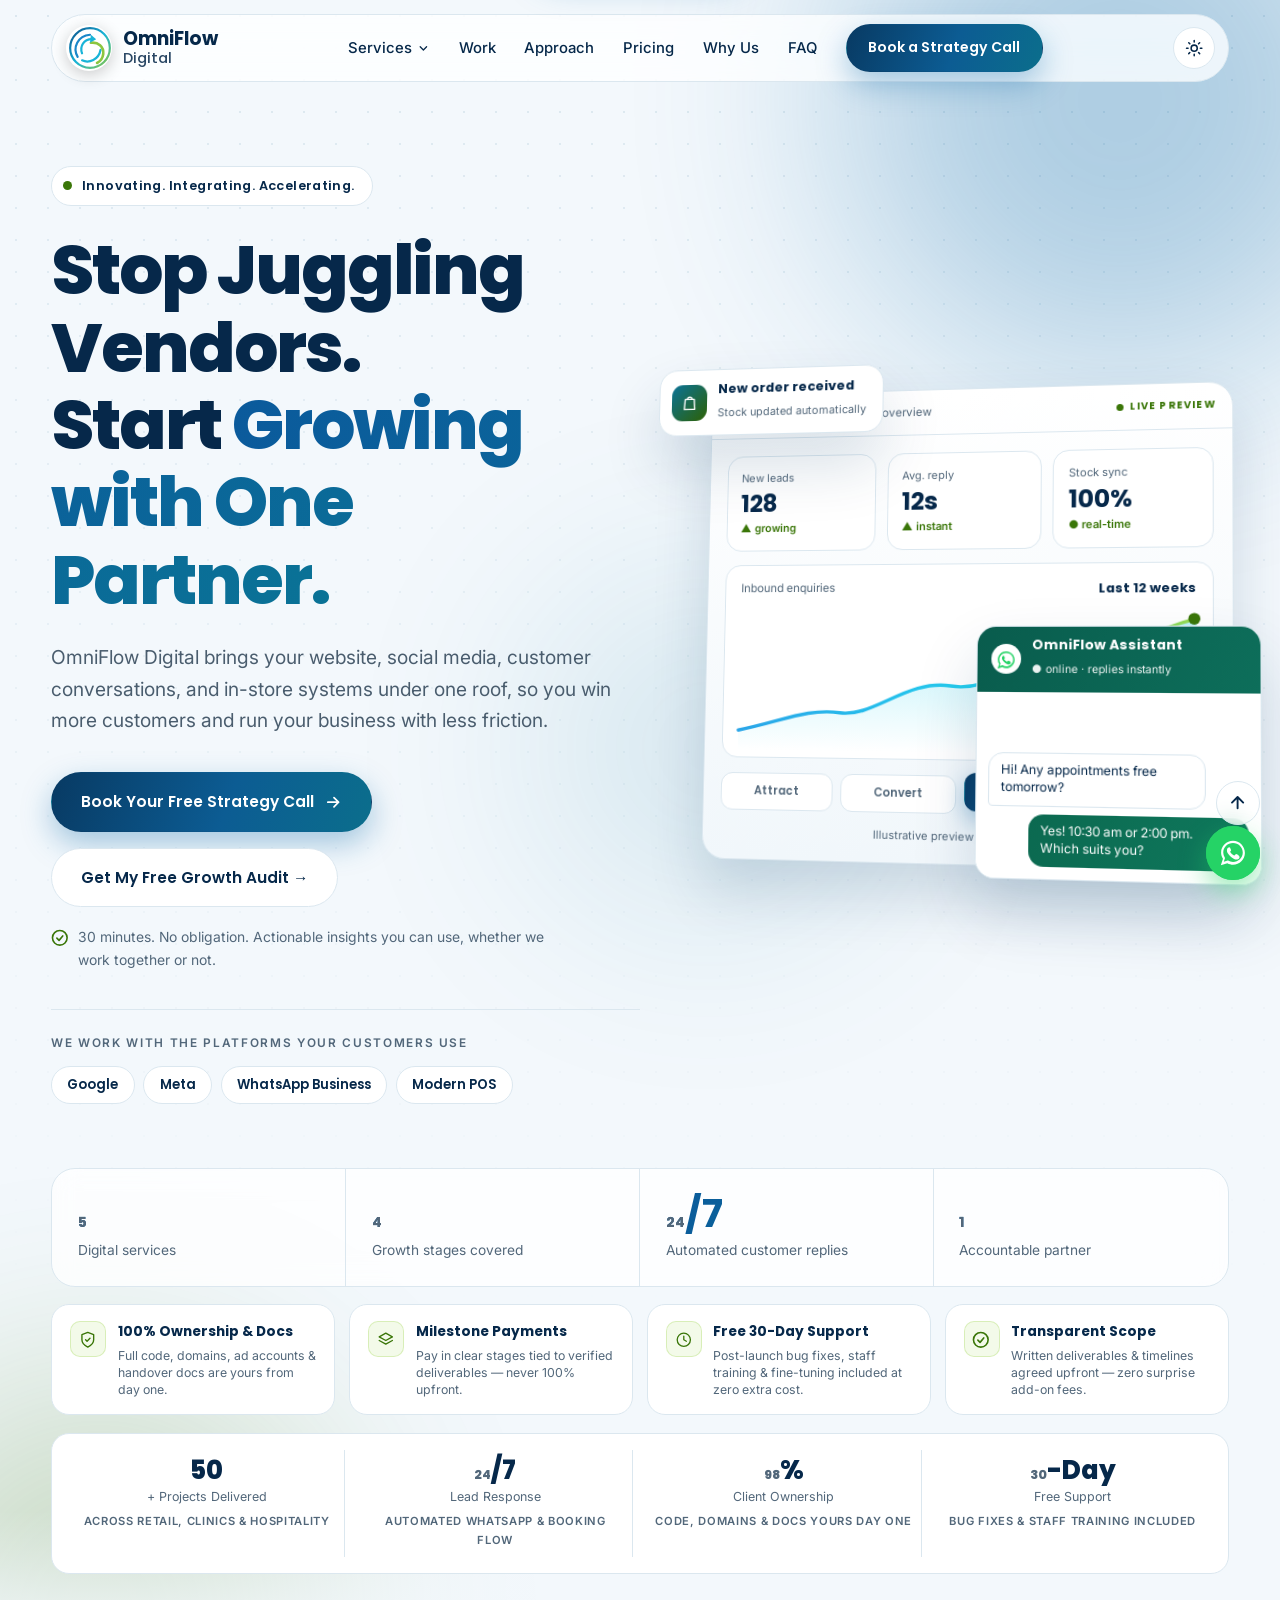
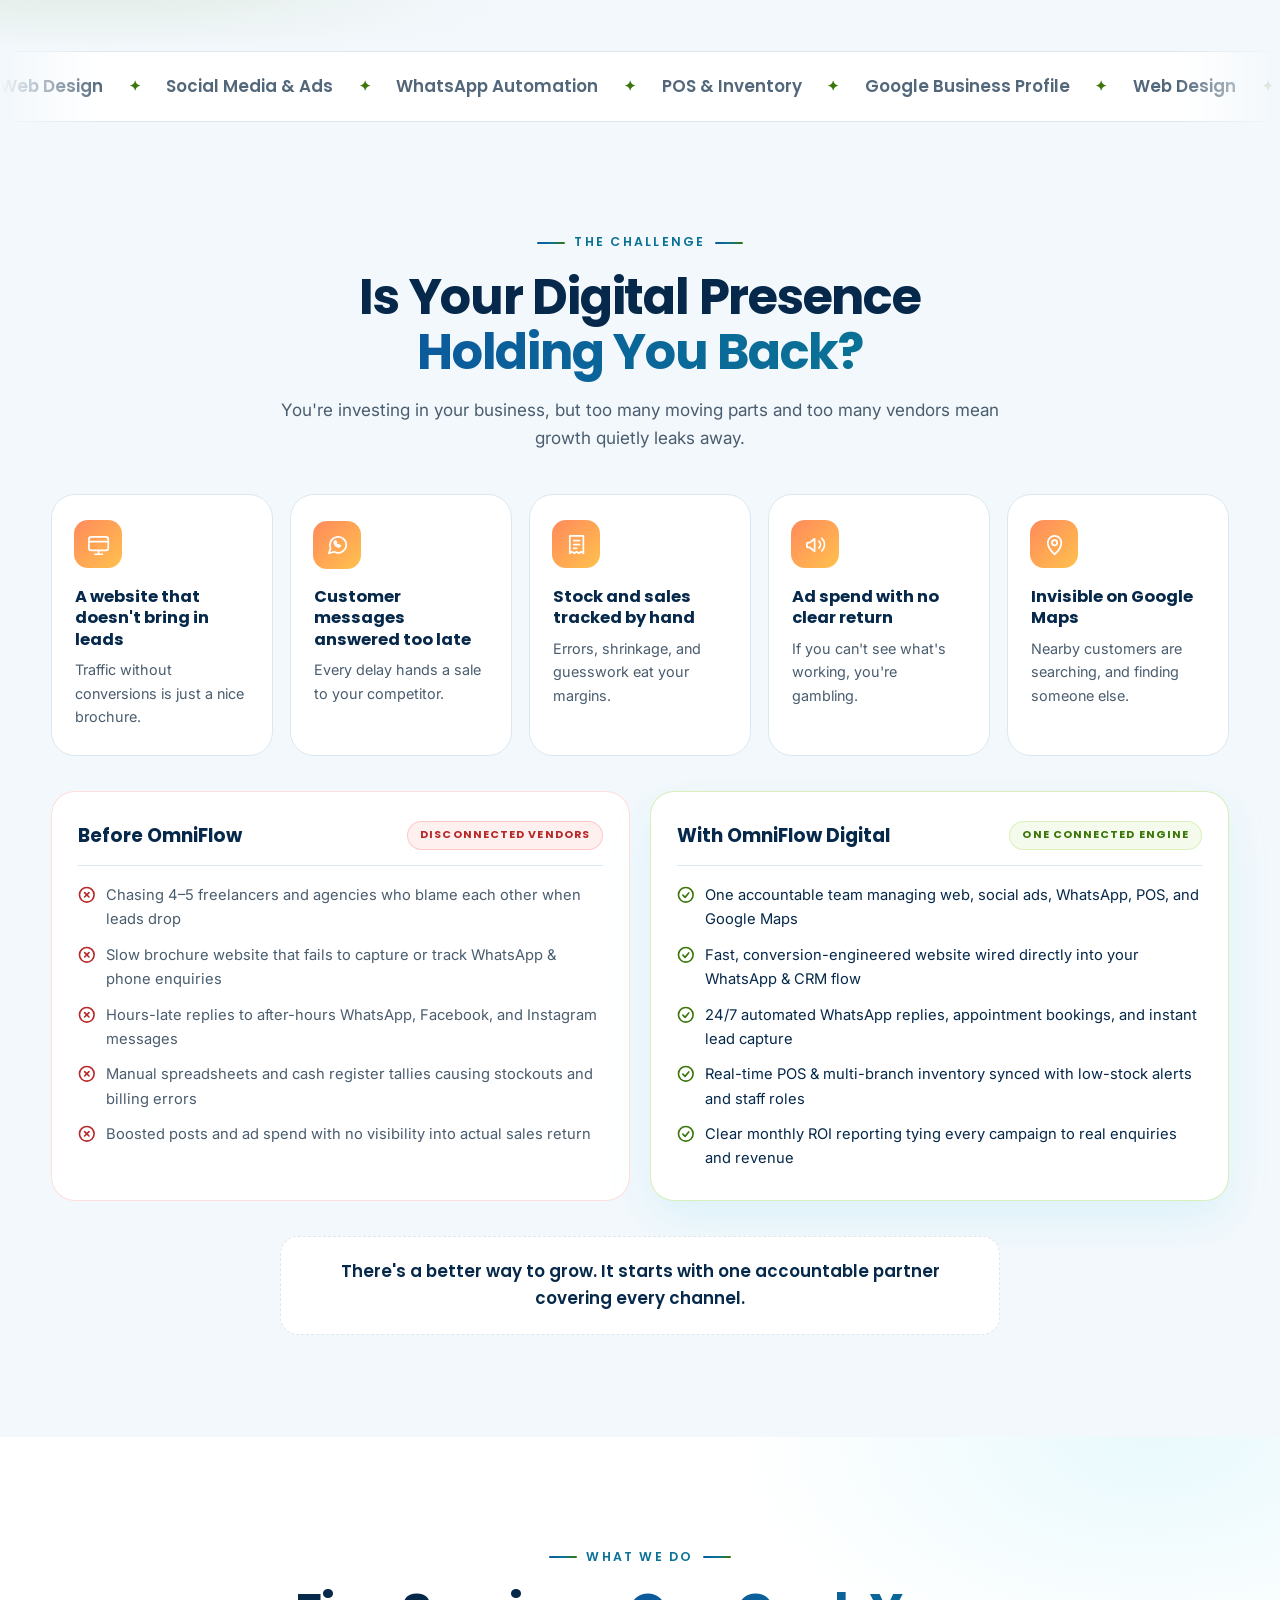
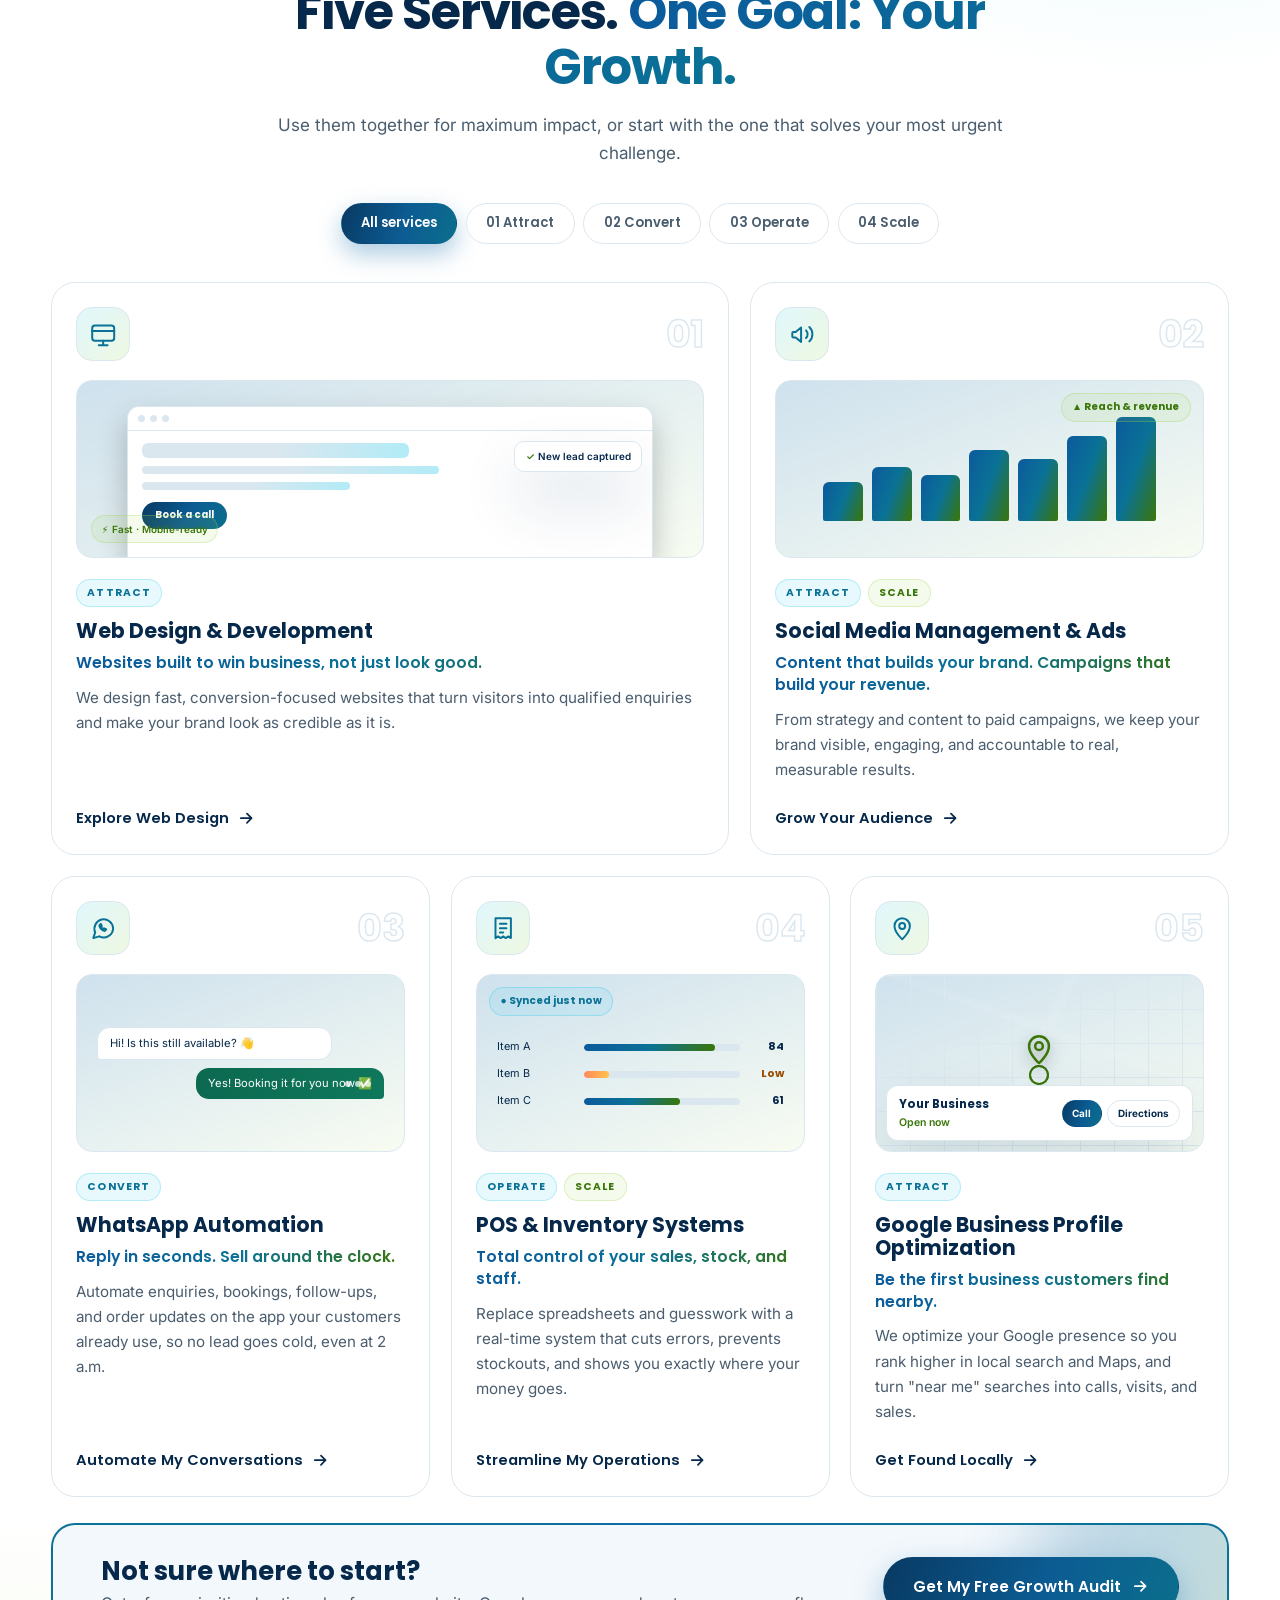
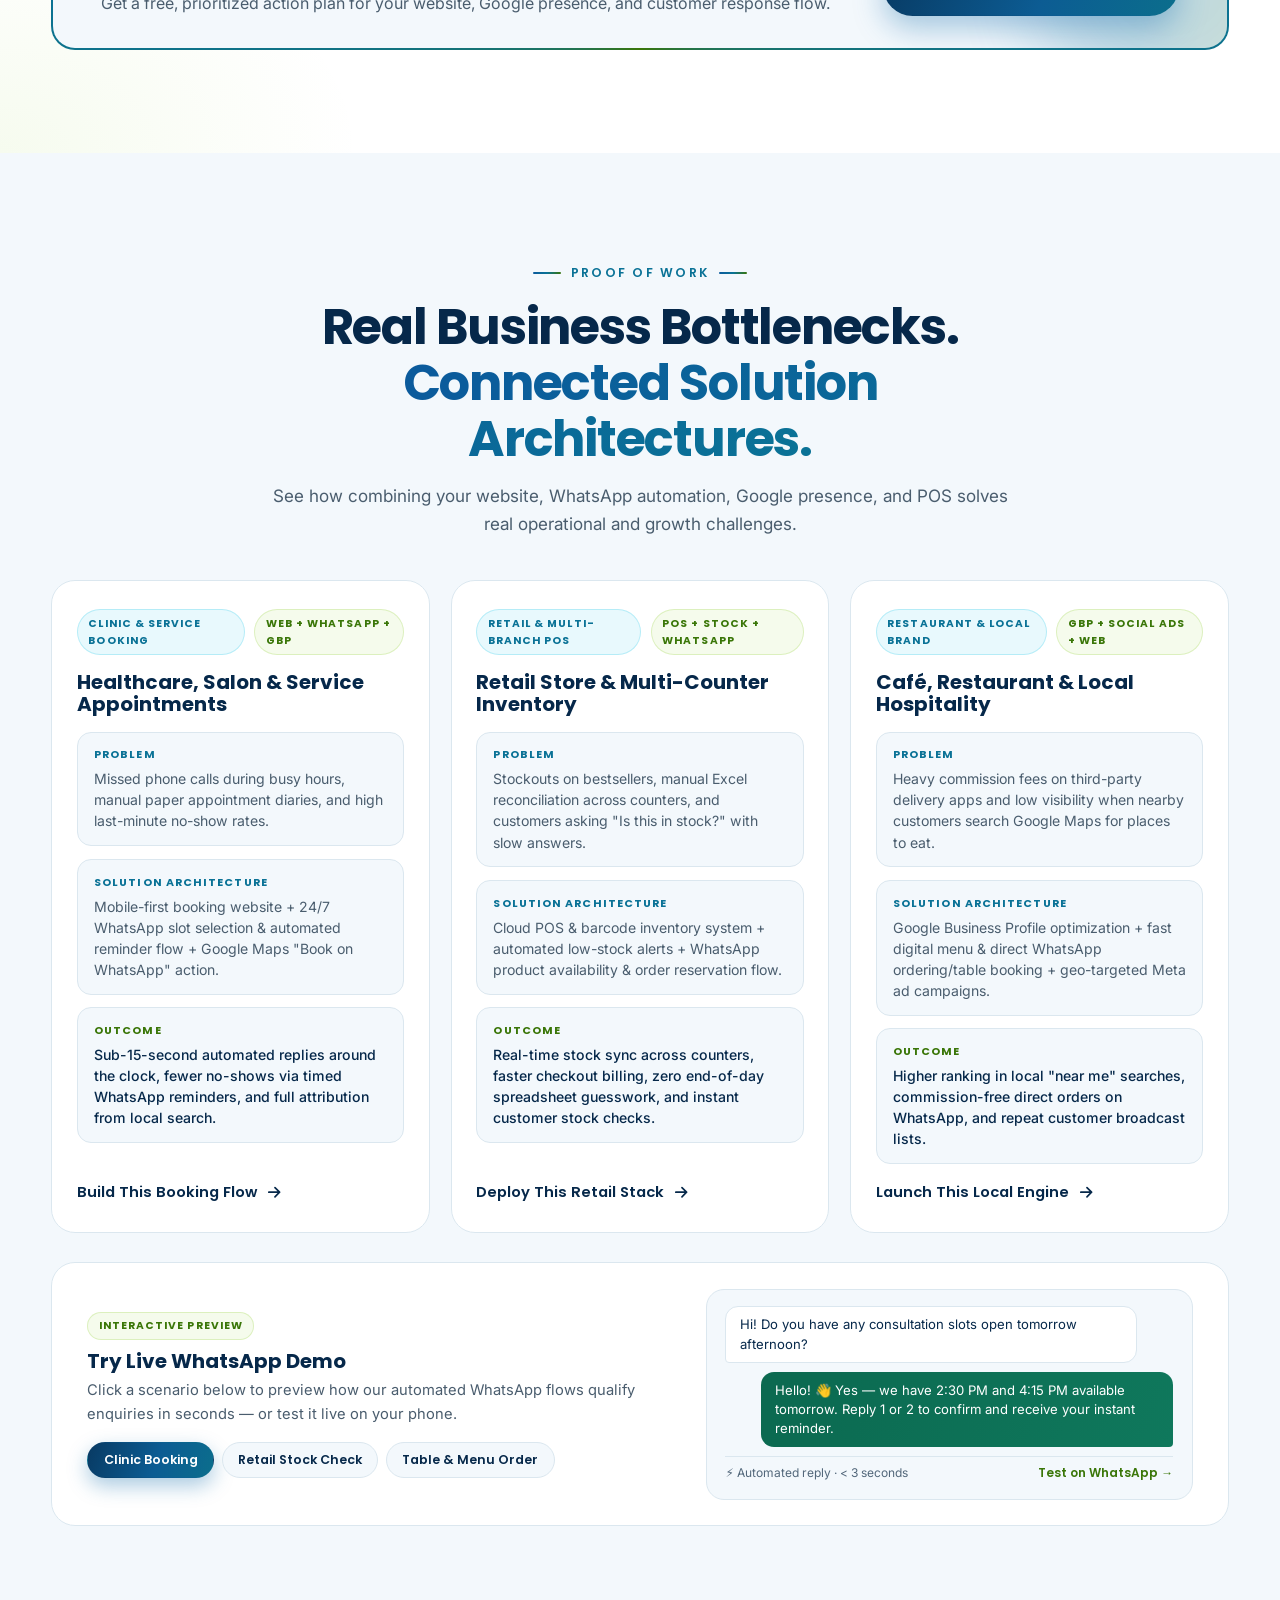
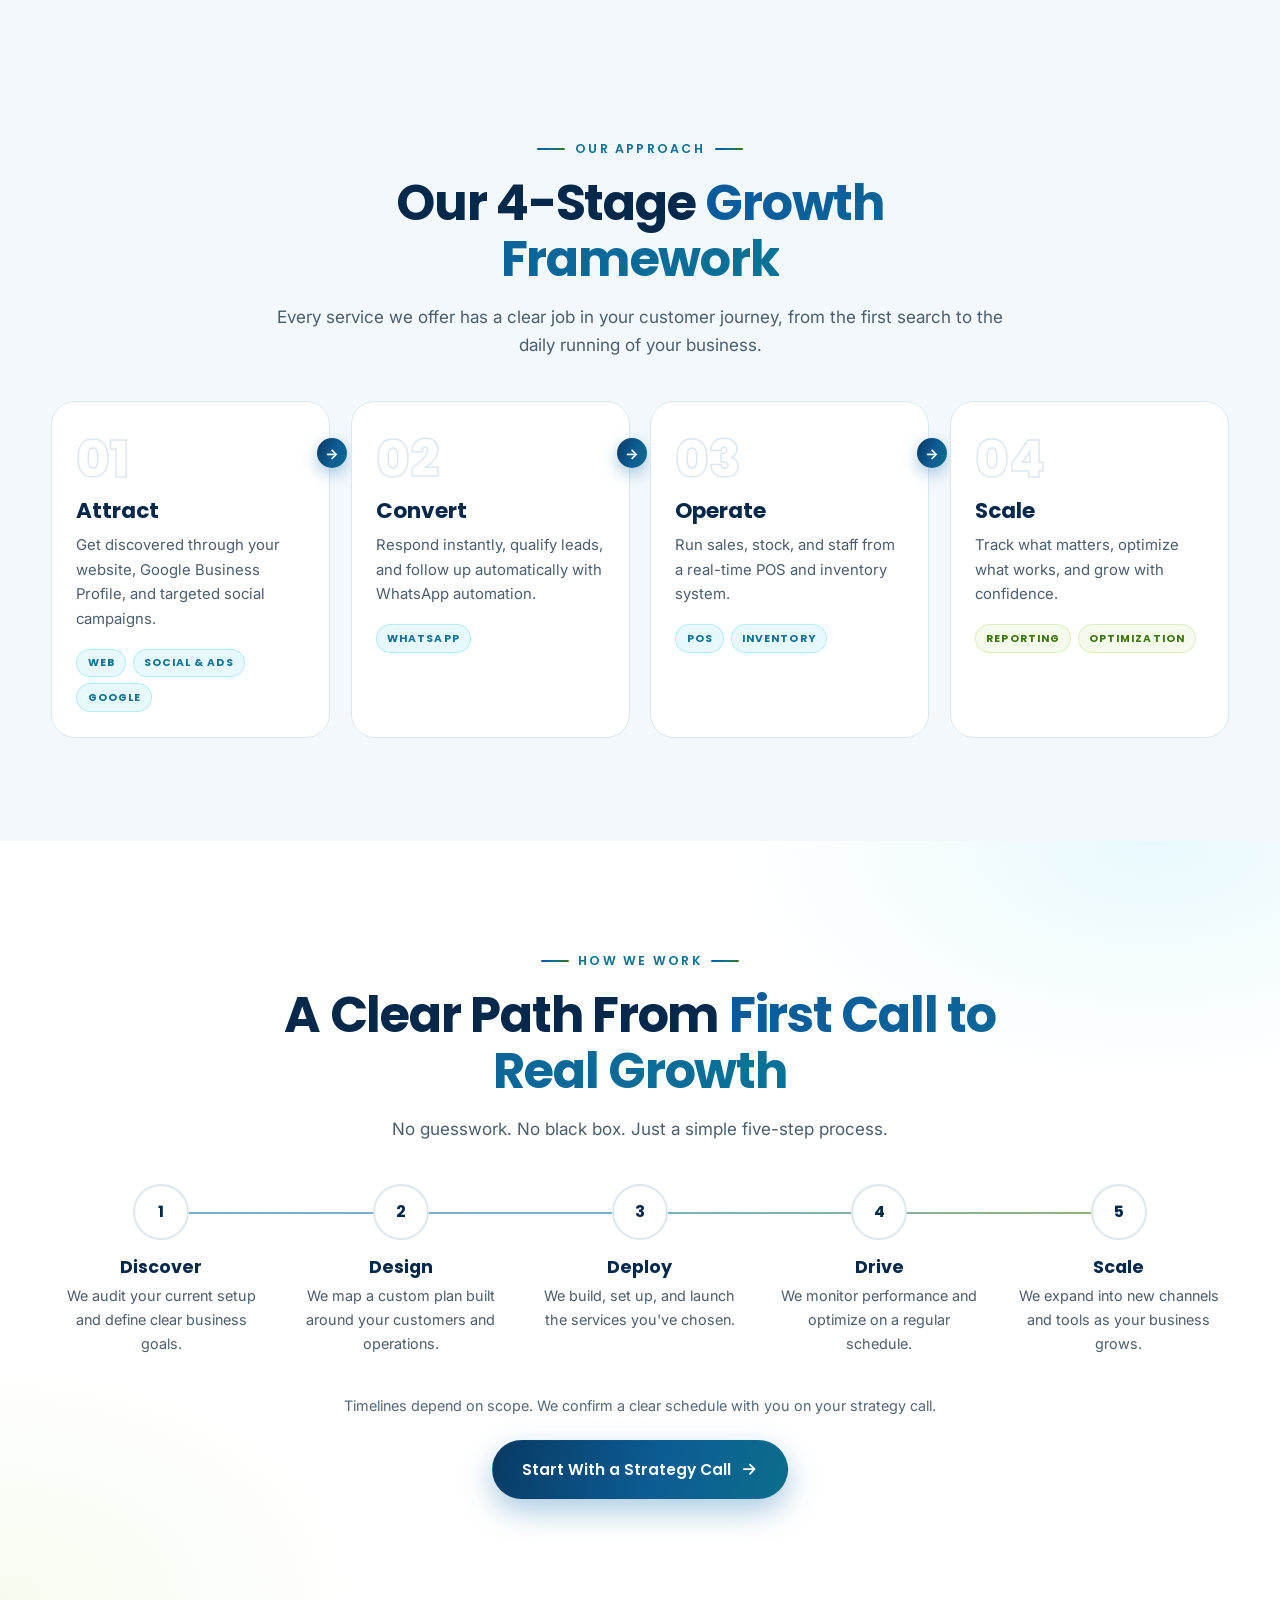
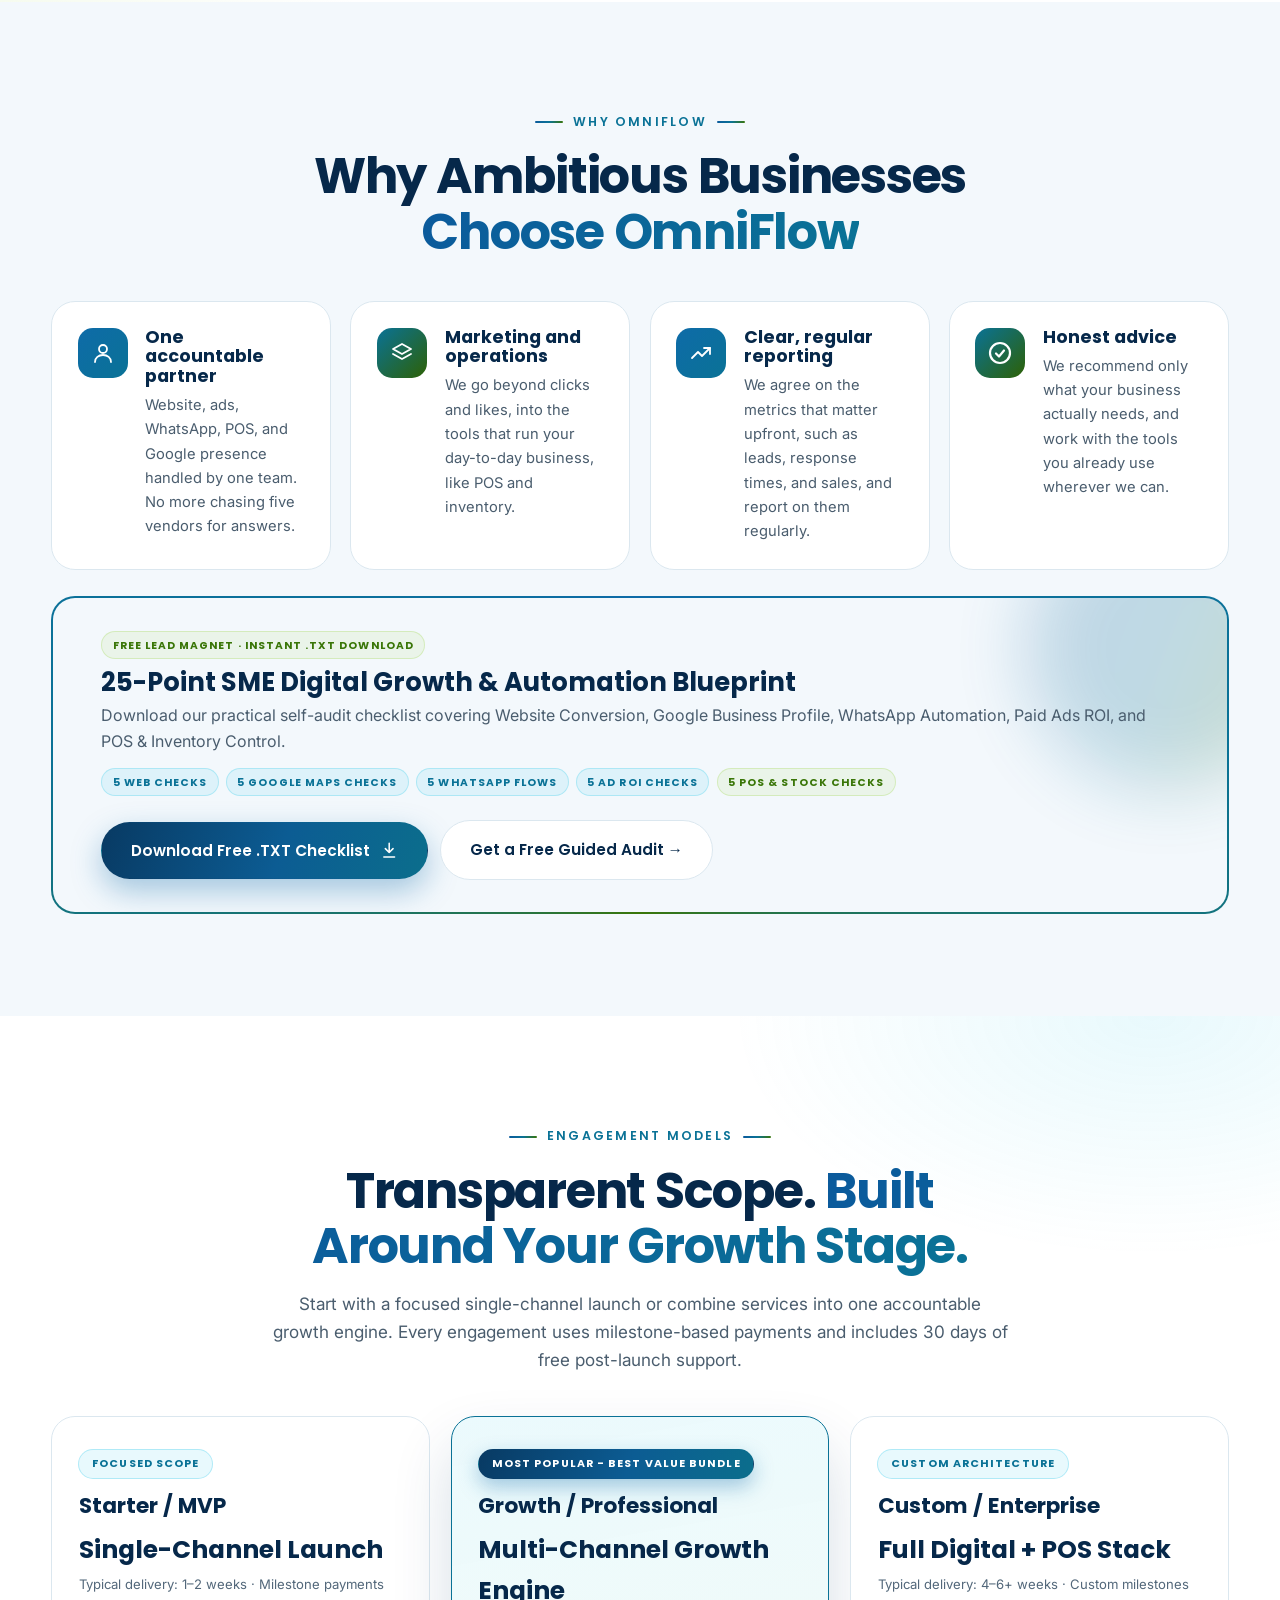
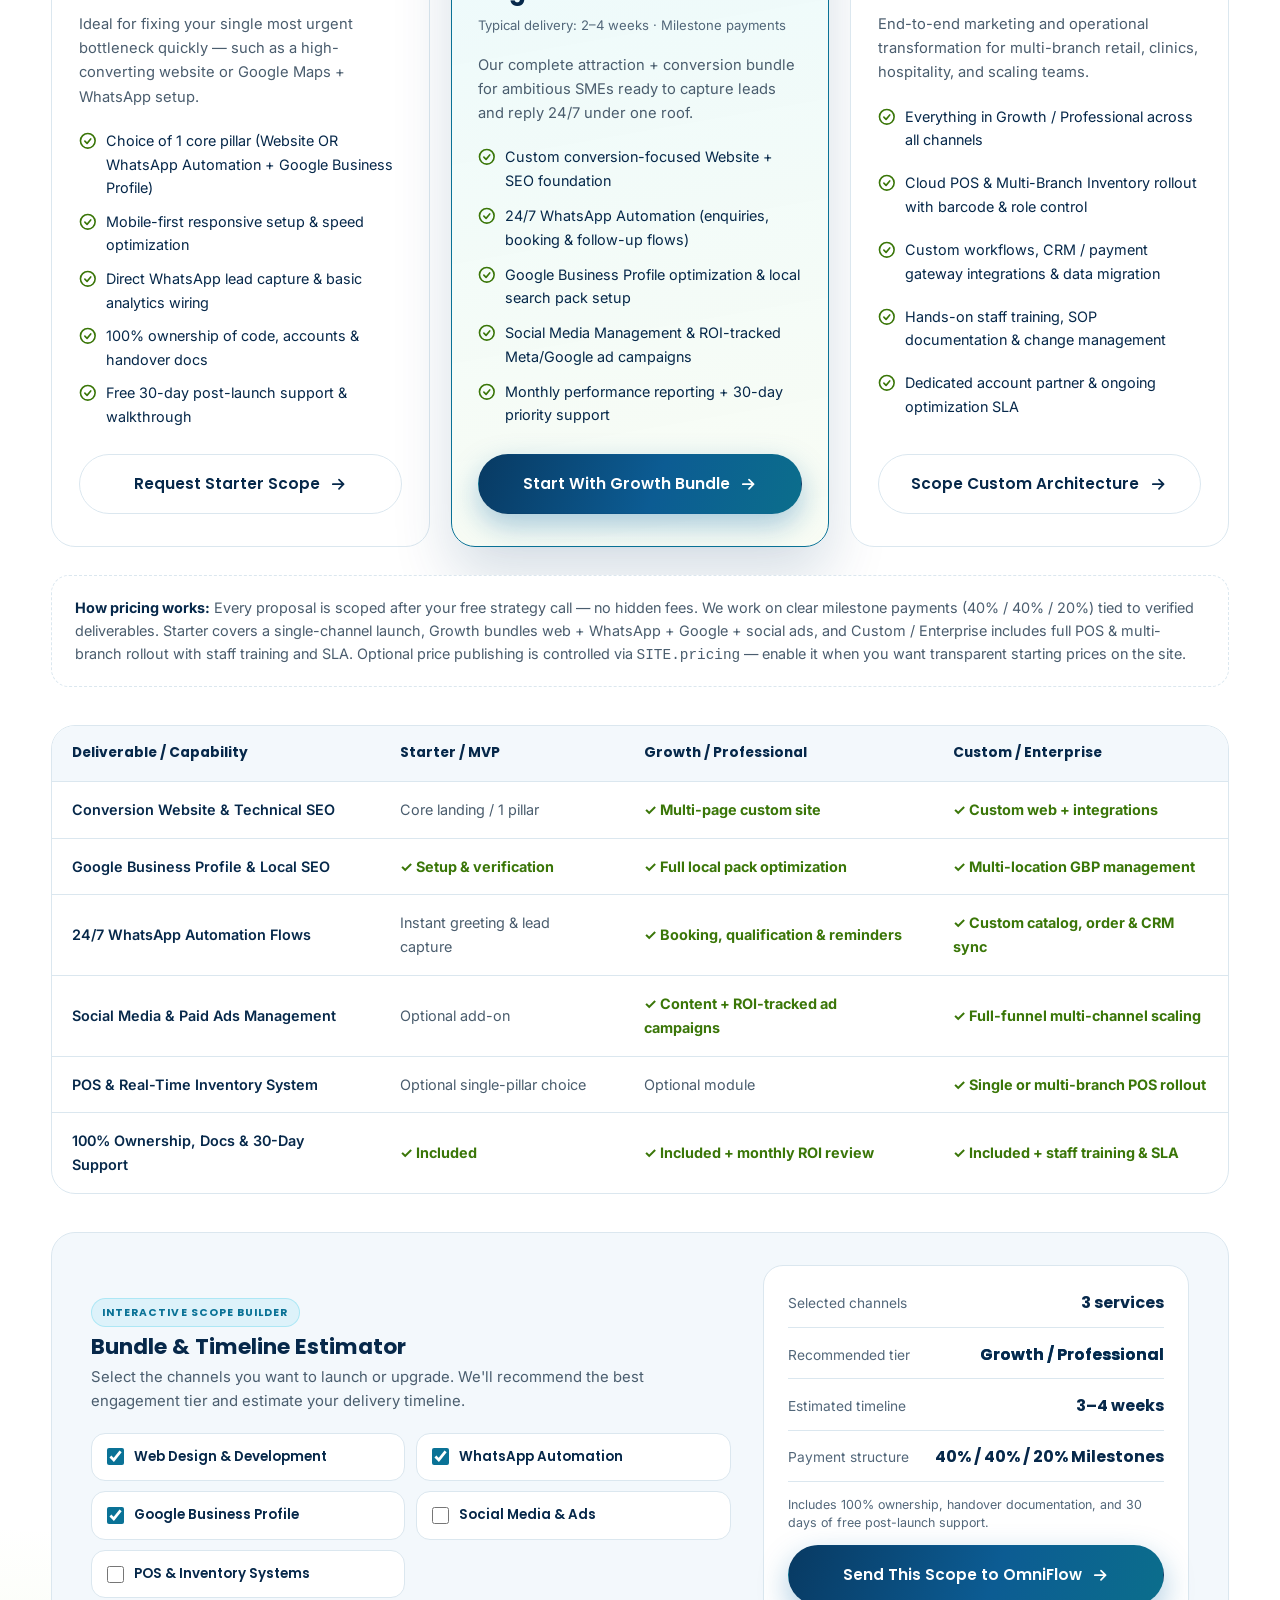
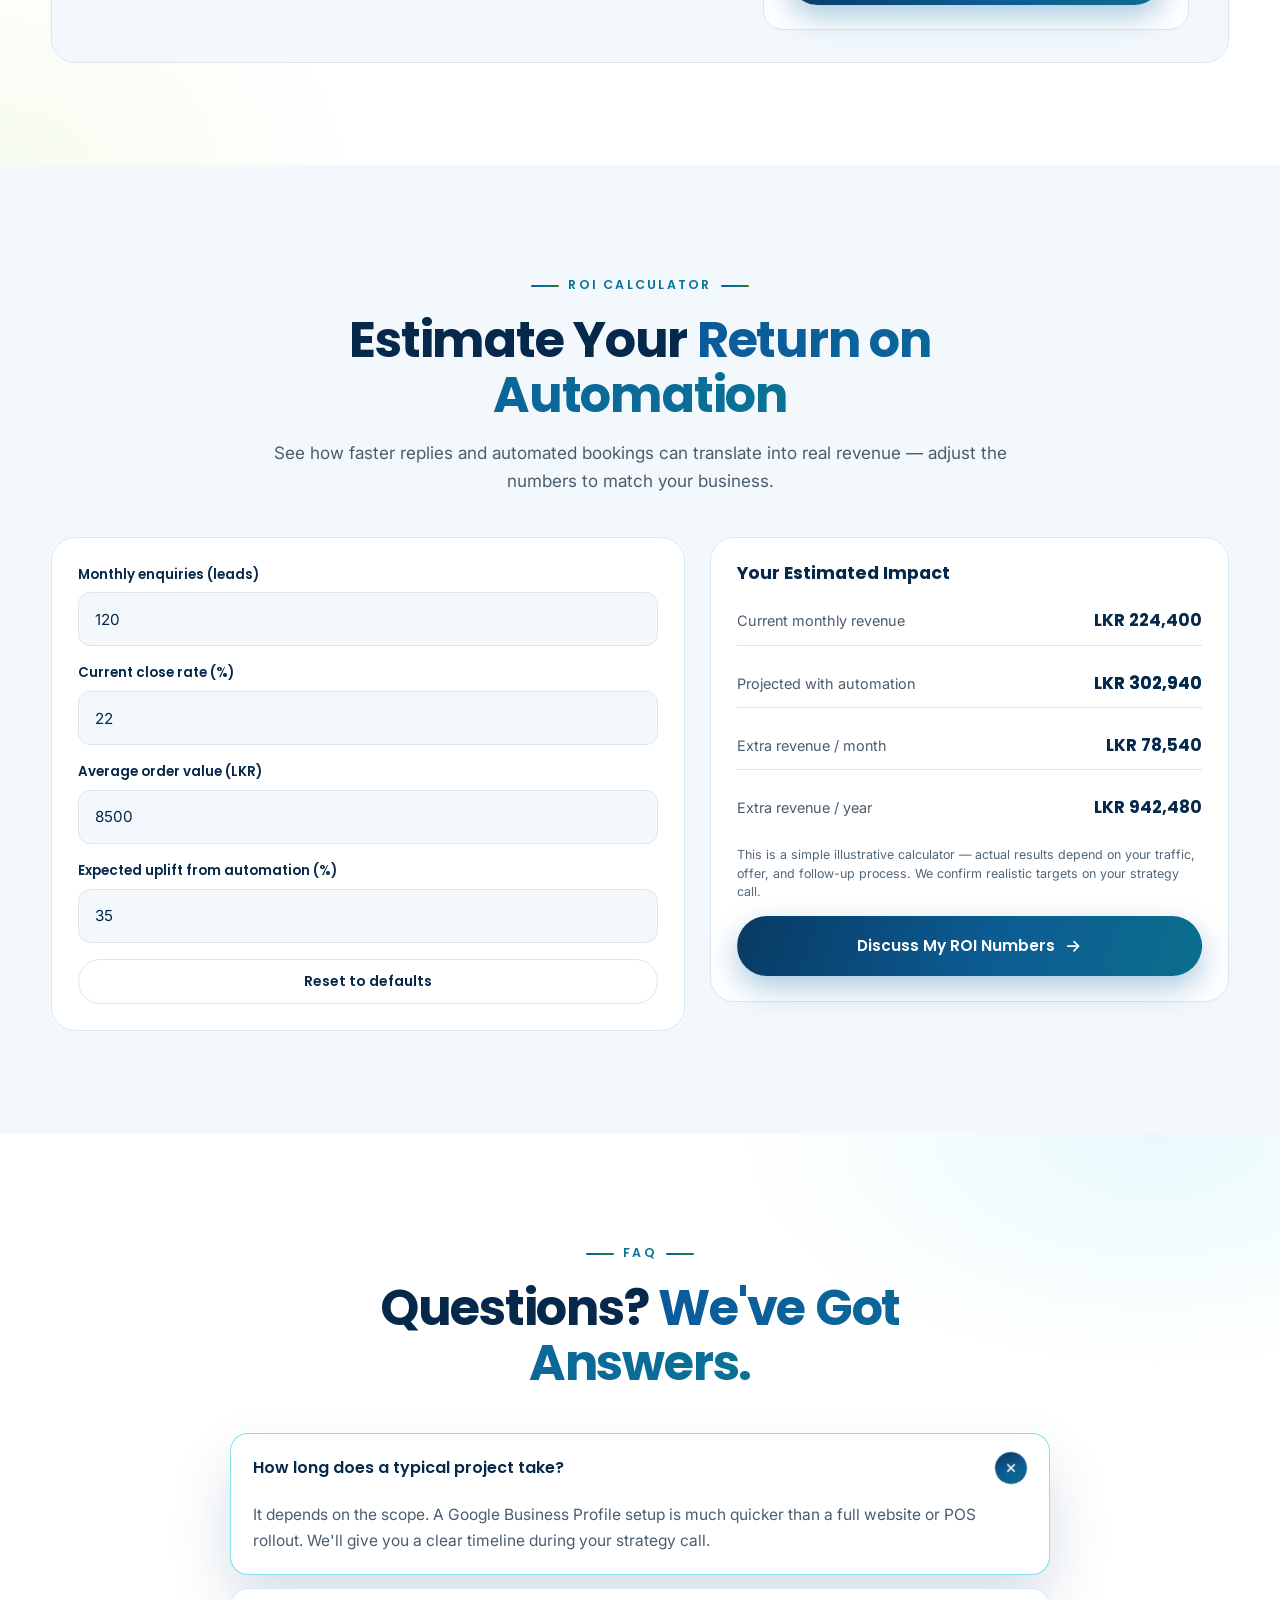
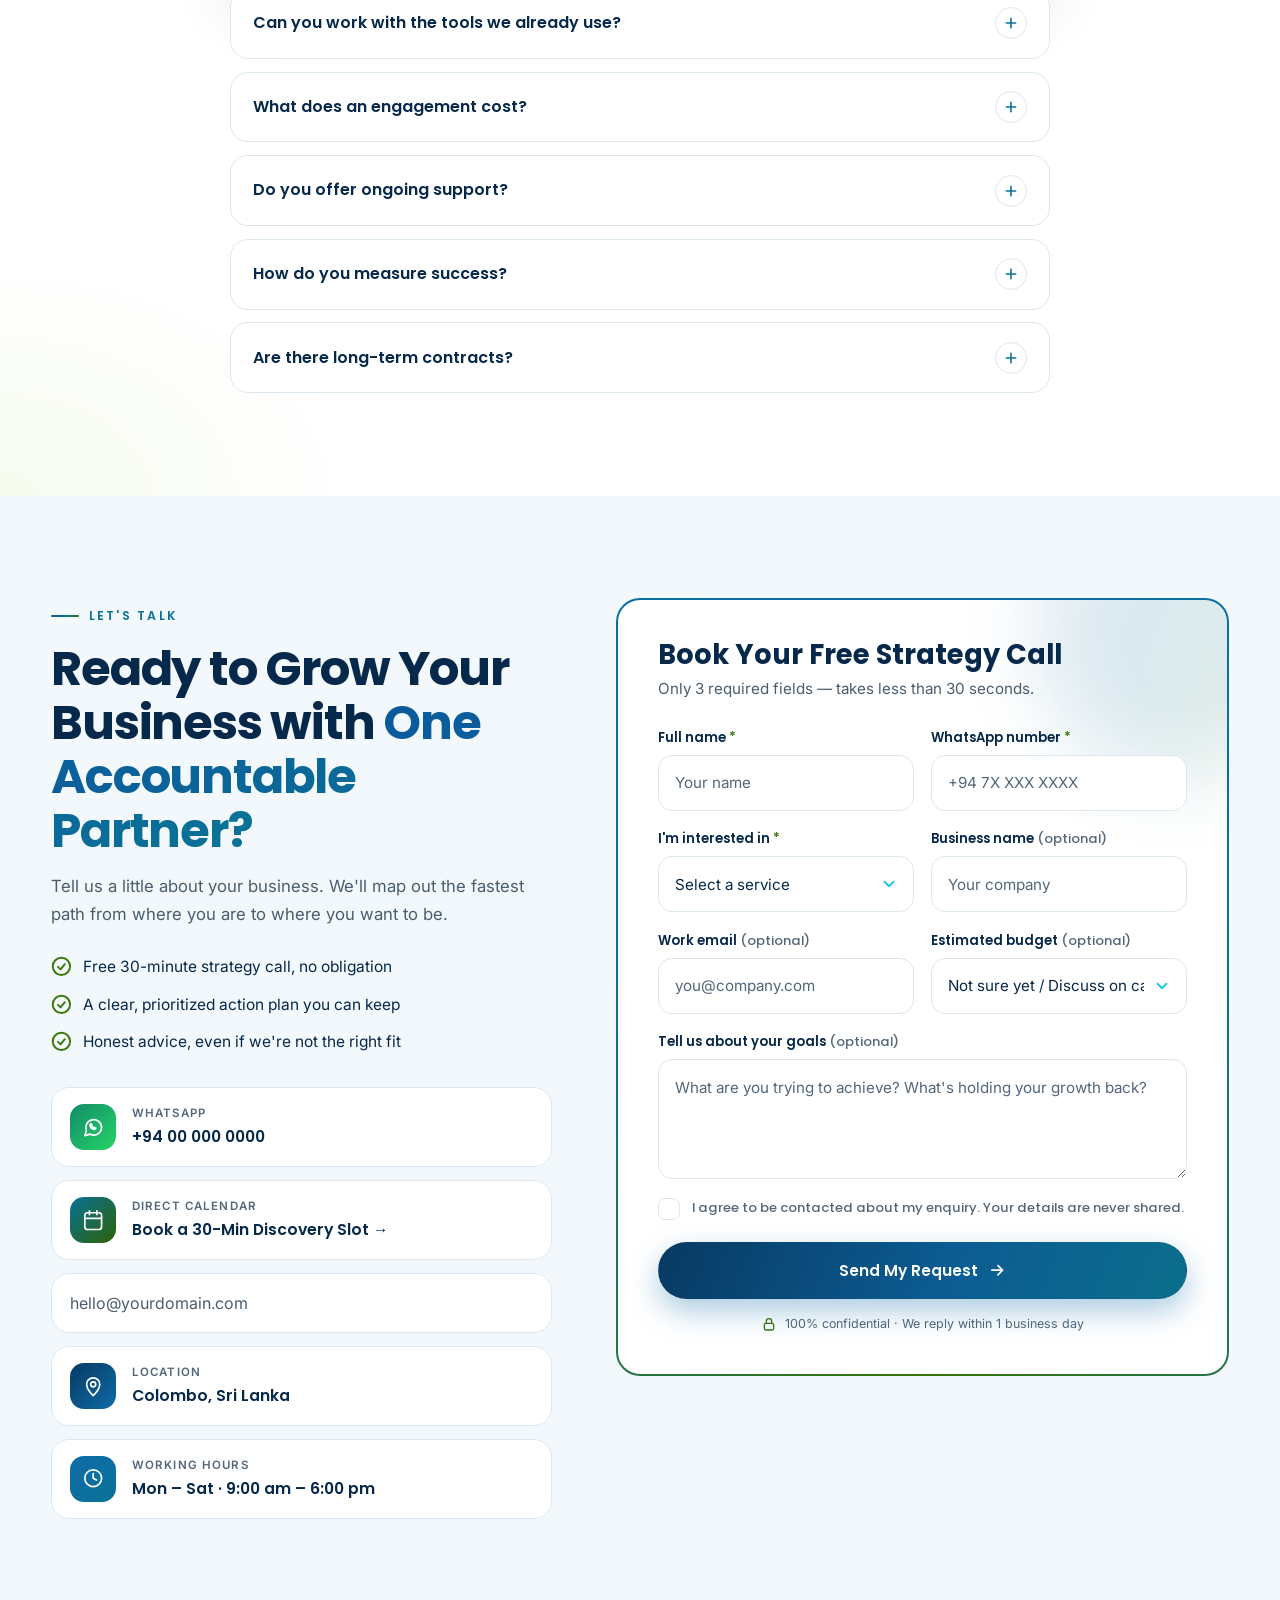
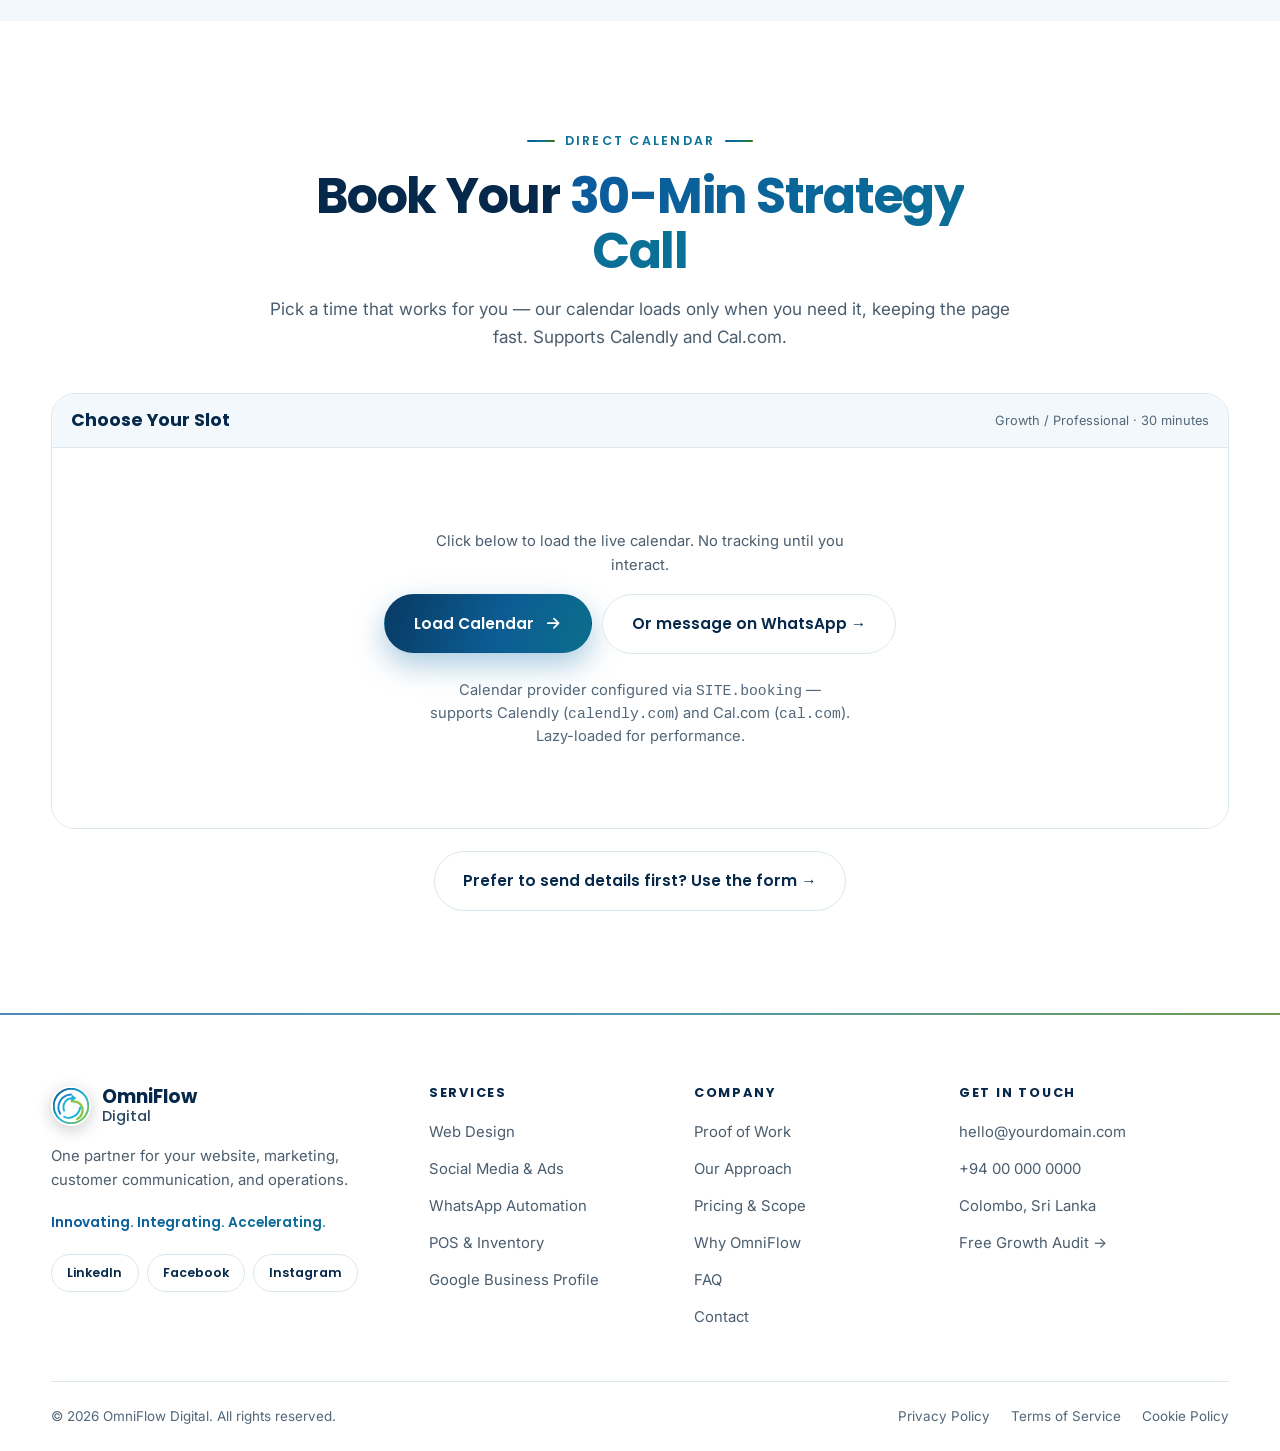
==== index.html @ 2b8f3111 "Add CRO & conversion upgrades: calendar embed, proof bar, ROI calculator, pricing publish, form enha" ====
<!DOCTYPE html>
<html lang="en" data-theme="dark">
<head>
<meta charset="UTF-8">
<meta name="viewport" content="width=device-width, initial-scale=1.0">
<meta name="color-scheme" content="dark light">

<!-- =====================================================================
     🔧 LAUNCH CHECKLIST — replace every placeholder before going live
     (use Find & Replace across the whole file):
       · https://yourdomain.com  ->  your real domain (canonical/OG/JSON-LD)
       · hello@yourdomain.com    ->  your real email
       · 94000000000 and "+94 00 000 0000"  ->  your WhatsApp number
       · [City, Country]         ->  your business location
       · [1 business day]        ->  your real reply time
       · href="#" (social + legal links at the bottom) ->  real URLs
       · YOUR_FACEBOOK_APP_ID    ->  optional; uncomment the fb:app_id tag above
     ===================================================================== -->

<title>OmniFlow Digital | Innovating. Integrating. Accelerating.</title>
<meta name="description" content="OmniFlow Digital handles your website, social media, WhatsApp automation, POS and Google presence under one roof, so you attract more customers and run your business smoothly.">
<meta name="author" content="OmniFlow Digital">
<meta name="robots" content="index, follow, max-image-preview:large, max-snippet:-1">
<link rel="canonical" href="https://yourdomain.com/">

<!-- Browser UI colour (updates automatically when the theme is switched) -->
<meta name="theme-color" content="#04172a" media="(prefers-color-scheme: dark)">
<meta name="theme-color" content="#f3f8fc" media="(prefers-color-scheme: light)">

<!-- ============ Open Graph (Facebook, WhatsApp, LinkedIn, Viber) ============ -->
<meta property="og:type" content="website">
<meta property="og:site_name" content="OmniFlow Digital">
<meta property="og:title" content="OmniFlow Digital | Innovating. Integrating. Accelerating.">
<meta property="og:description" content="One partner for your website, social media &amp; ads, WhatsApp automation, POS and Google Business Profile — so you win more customers and run your business smoothly.">
<meta property="og:url" content="https://yourdomain.com/">
<meta property="og:image" content="https://yourdomain.com/og-banner.png">
<meta property="og:image:secure_url" content="https://yourdomain.com/og-banner.png">
<meta property="og:image:type" content="image/png">
<meta property="og:image:width" content="1200">
<meta property="og:image:height" content="630">
<meta property="og:image:alt" content="OmniFlow Digital — Web, Social &amp; Ads, WhatsApp Automation, POS and Google Business Profile">
<meta property="og:locale" content="en_US">
<!-- Optional: uncomment and add your Facebook App ID for FB Insights / domain verification
<meta property="fb:app_id" content="YOUR_FACEBOOK_APP_ID"> -->

<!-- ============ X / Twitter card ============ -->
<meta name="twitter:card" content="summary_large_image">
<meta name="twitter:title" content="OmniFlow Digital | Innovating. Integrating. Accelerating.">
<meta name="twitter:description" content="Website, social media &amp; ads, WhatsApp automation, POS and Google Business Profile — handled by one accountable partner.">
<meta name="twitter:image" content="https://yourdomain.com/og-banner.png">
<meta name="twitter:image:alt" content="OmniFlow Digital social share card">

<!-- ============ Icons & PWA (regenerate with: python3 tools/make-assets.py) ============ -->
<link rel="icon" href="favicon.ico" sizes="any">
<link rel="icon" type="image/svg+xml" href="logo.svg">
<link rel="icon" type="image/png" sizes="32x32" href="favicon-32.png">
<link rel="icon" type="image/png" sizes="16x16" href="favicon-16.png">
<link rel="apple-touch-icon" sizes="180x180" href="apple-touch-icon.png">
<link rel="mask-icon" href="logo.svg" color="#22c6e8">
<link rel="manifest" href="site.webmanifest">
<meta name="apple-mobile-web-app-title" content="OmniFlow">
<meta name="application-name" content="OmniFlow Digital">

<link rel="preconnect" href="https://fonts.googleapis.com">
<link rel="preconnect" href="https://fonts.gstatic.com" crossorigin>
<link href="https://fonts.googleapis.com/css2?family=Inter:wght@400;500;600&family=Poppins:wght@500;600;700;800&display=swap" rel="stylesheet">

<!-- ============ Analytics placeholder (optional) ============
     Option A: Set `gaId: 'G-XXXXXXXXXX'` in the SITE config at the bottom
               of this file to auto-load Google Analytics 4.
     Option B: Or uncomment one of the snippets below and add your ID/domain:

     Google Analytics 4:
     <script async src="https://www.googletagmanager.com/gtag/js?id=G-XXXXXXXXXX"></script>
     <script>window.dataLayer=window.dataLayer||[];function gtag(){dataLayer.push(arguments);}gtag('js',new Date());gtag('config','G-XXXXXXXXXX');</script>

     Plausible Analytics (cookie-free):
     <script defer data-domain="yourdomain.com" src="https://plausible.io/js/script.js"></script>
     ========================================================== -->

<script>
/* Apply the saved theme before paint (prevents a flash of the wrong theme).
   First-time visitors get the theme their operating system prefers — delete
   the matchMedia line if you always want the site to open in dark mode. */
try{
  var t = localStorage.getItem('omni-theme');
  if(!t) t = matchMedia('(prefers-color-scheme: light)').matches ? 'light' : 'dark';
  document.documentElement.setAttribute('data-theme', t);
}catch(e){}
</script>

<style>
/* =====================================================
   TOKENS
===================================================== */
:root{
  --blue:#0e6ba8; --cyan:#22c6e8; --green:#9bd44a; --green-d:#6ea82a; --navy:#083a63;

  --bg:#04172a; --bg-2:#071f36;
  --card:rgba(255,255,255,.045);
  --dash:linear-gradient(160deg,rgba(255,255,255,.10),rgba(255,255,255,.03));
  --line:rgba(255,255,255,.1);
  --ink:#f1f7fb; --text:#a7bccc; --muted:#7f97aa;
  --glass:rgba(6,26,46,.62);
  --shadow:0 30px 70px rgba(0,0,0,.45);
  --grad:linear-gradient(110deg,#2aa5e8 0%,#22d3ee 45%,#9bdc4a 100%);
  --btn-bg:linear-gradient(110deg,#9bdc4a,#5fdca0 60%,#22d3ee);
  --btn-fg:#04223a;
  --btn-glow:rgba(155,220,74,.35);
  --aurora:.55;
  --err:#ff8a8a;

  /* Scale of the logo inside the round badge.
     logo.png generated by tools/make-assets.py is tightly cropped and
     transparent, so .92 gives a hair of breathing room.
     If you swap in your own logo with white margins, raise this (e.g. 1.65). */
  --logo-zoom:.92;

  --ease:cubic-bezier(.22,.8,.3,1);
  --radius:24px;
  color-scheme:dark;
}
[data-theme="light"]{
  --blue:#0e6ba8; --cyan:#0a7296; --green:#3a7608; --green-d:#2d6105; --navy:#083a63;

  --bg:#f3f8fc; --bg-2:#ffffff;
  --card:#ffffff;
  --dash:linear-gradient(#ffffff,#f1f7fb);
  --line:#dbe7ef;
  --ink:#06284a; --text:#4a5d6e; --muted:#52677a;
  --glass:rgba(255,255,255,.78);
  --shadow:0 30px 60px rgba(8,58,99,.16);
  --grad:linear-gradient(110deg,#0b5a9c 0%,#0a7296 50%,#3a7608 100%);
  --btn-bg:linear-gradient(110deg,#083a63,#0c5c93 55%,#0b6e8c);
  --btn-fg:#fff;
  --btn-glow:rgba(14,107,168,.35);
  --aurora:.3;
  --err:#b82929;
  color-scheme:light;
}

/* =====================================================
   BASE
===================================================== */
*,*::before,*::after{box-sizing:border-box;margin:0;padding:0}
[hidden]{display:none!important}
html{scroll-behavior:smooth;scroll-padding-top:100px}
body{
  font-family:'Inter',system-ui,sans-serif;background:var(--bg);color:var(--text);
  line-height:1.65;-webkit-font-smoothing:antialiased;overflow-x:hidden;
  transition:background .5s,color .5s;
}
h1,h2,h3,h4{font-family:'Poppins',sans-serif;color:var(--ink);line-height:1.12}
a{color:inherit;text-decoration:none}
svg{display:block}
ul{list-style:none}
.container{width:min(1220px,92%);margin-inline:auto}
.ic{width:1em;height:1em}
:focus-visible{outline:3px solid var(--cyan);outline-offset:3px;border-radius:10px}
::selection{background:var(--cyan);color:#04223a}
@keyframes spin{to{rotate:360deg}}

/* ---------- Accessibility helpers ---------- */
.skip-link{
  position:fixed;top:10px;left:50%;translate:-50% -180%;z-index:320;
  padding:.85rem 1.5rem;border-radius:999px;
  font-family:'Poppins',sans-serif;font-weight:600;font-size:.9rem;
  color:var(--btn-fg);background:var(--btn-bg);box-shadow:0 14px 34px var(--btn-glow);
  transition:translate .35s var(--ease);
}
.skip-link:focus-visible{translate:-50% 0;outline-offset:4px}
/* the skip target should not show a focus ring, but must stay focusable */
main:focus,main:focus-visible{outline:0}
.sr-only{
  position:absolute!important;width:1px;height:1px;margin:-1px;padding:0;
  overflow:hidden;clip:rect(0 0 0 0);clip-path:inset(50%);white-space:nowrap;border:0;
}

.gt{
  background:var(--grad);background-size:200% 100%;background-position:0 0;
  -webkit-background-clip:text;background-clip:text;color:transparent;
  animation:shine 5s ease-in-out infinite alternate;
}
@keyframes shine{to{background-position:100% 0}}

/* =====================================================
   LOGO BADGE (your logo file, falls back to SVG)
===================================================== */
.logo-mark{
  position:relative;flex:none;width:46px;height:46px;border-radius:50%;
  background:#fff;overflow:hidden;display:grid;place-items:center;
  box-shadow:0 4px 16px rgba(0,0,0,.2);transition:rotate .9s var(--ease);
}
.logo-mark img{width:100%;height:100%;object-fit:cover;scale:var(--logo-zoom)}
.logo-mark svg{display:none;width:80%;height:80%}
.logo-mark.nologo img{display:none}
.logo-mark.nologo svg{display:block}
.logo:hover .logo-mark{rotate:180deg}
.logo-mark.sm{width:40px;height:40px}

.progress{position:fixed;top:0;left:0;height:3px;width:0;z-index:300;background:var(--grad);box-shadow:0 0 14px var(--cyan)}

/* =====================================================
   BUTTONS
===================================================== */
.btn{
  position:relative;overflow:hidden;isolation:isolate;
  display:inline-flex;align-items:center;justify-content:center;gap:.6rem;
  font-family:'Poppins',sans-serif;font-weight:600;font-size:.96rem;
  padding:1rem 1.8rem;border-radius:999px;border:1.5px solid transparent;cursor:pointer;white-space:nowrap;
  transition:transform .35s var(--ease),box-shadow .35s var(--ease),border-color .3s,background .3s,color .3s,opacity .3s;
}
.btn .ic{font-size:1.15rem;transition:transform .35s var(--ease)}
.btn:hover .ic{transform:translateX(5px)}
.btn::before{
  content:"";position:absolute;inset:0;z-index:-1;width:50%;
  background:linear-gradient(100deg,transparent,rgba(255,255,255,.45),transparent);
  translate:-160% 0;skew:-20deg;transition:translate .8s var(--ease);
}
.btn:hover::before{translate:320% 0}
.btn-primary{color:var(--btn-fg);background:var(--btn-bg);box-shadow:0 12px 30px var(--btn-glow)}
.btn-primary:hover{transform:translateY(-3px);box-shadow:0 18px 40px var(--btn-glow)}
.btn-glass{color:var(--ink);background:var(--card);border-color:var(--line);backdrop-filter:blur(10px)}
.btn-glass:hover{transform:translateY(-3px);border-color:var(--cyan);box-shadow:0 14px 34px rgba(34,198,232,.22)}
.btn-sm{padding:.7rem 1.35rem;font-size:.88rem}
.btn-block{width:100%}
.btn.loading{pointer-events:none;opacity:.85}
.btn.loading .ic{display:none}
.btn.loading::after{content:"";width:18px;height:18px;border-radius:50%;border:2.5px solid currentColor;border-right-color:transparent;animation:spin .7s linear infinite}

/* =====================================================
   HEADER (floating glass pill + mega menu)
===================================================== */
.header{position:fixed;top:14px;left:0;right:0;z-index:200}
.nav{
  position:relative;display:flex;align-items:center;justify-content:space-between;gap:1rem;
  height:68px;padding:0 .8rem 0 .9rem;border-radius:999px;
  background:var(--glass);border:1px solid var(--line);
  backdrop-filter:blur(18px) saturate(1.4);-webkit-backdrop-filter:blur(18px) saturate(1.4);
  transition:box-shadow .4s,background .5s;
}
.header.scrolled .nav{box-shadow:0 16px 44px rgba(0,0,0,.25)}
.logo{display:flex;align-items:center;gap:.65rem}
.logo-text{display:flex;flex-direction:column;line-height:1}
.logo-text strong{font-family:'Poppins',sans-serif;font-size:1.18rem;font-weight:700;color:var(--ink)}
.logo-text span{font-family:'Poppins',sans-serif;font-weight:500;font-size:.92rem;color:var(--ink);opacity:.85;margin-top:2px}

.nav-links{display:flex;align-items:center;gap:1.8rem}
.nav-links > li > a:not(.btn){
  position:relative;display:inline-flex;align-items:center;gap:.3rem;
  font-weight:500;font-size:.93rem;color:var(--ink);padding:.5rem 0;transition:color .3s;
}
.nav-links > li > a:not(.btn)::after{
  content:"";position:absolute;left:0;bottom:2px;height:2px;width:100%;background:var(--grad);
  scale:0 1;transform-origin:right;transition:scale .4s var(--ease);
}
.nav-links > li > a:not(.btn):hover{color:var(--cyan)}
.nav-links > li > a:not(.btn):hover::after{scale:1 1;transform-origin:left}
/* section currently in view (set by the scroll-spy script) */
.nav-links > li > a:not(.btn).current{color:var(--cyan)}
.nav-links > li > a:not(.btn).current::after{scale:1 1;transform-origin:left}
.nav-links .chev{font-size:.8rem;transition:rotate .3s}
.has-mega:hover .chev,.has-mega:focus-within .chev{rotate:180deg}

.nav-actions{display:flex;align-items:center;gap:.6rem}
.theme-btn{
  width:42px;height:42px;border-radius:50%;border:1px solid var(--line);background:var(--card);color:var(--ink);
  display:grid;place-items:center;cursor:pointer;font-size:1.15rem;transition:transform .5s var(--ease),border-color .3s,background .3s;
}
.theme-btn:hover{transform:rotate(25deg) scale(1.08);border-color:var(--cyan)}
.theme-btn .sun{display:none}
[data-theme="light"] .theme-btn .sun{display:block}
[data-theme="light"] .theme-btn .moon{display:none}

.has-mega{position:relative}
.has-mega::after{content:"";position:absolute;left:-30px;right:-30px;top:100%;height:34px}
.mega{
  position:absolute;top:calc(100% + 22px);left:50%;translate:-50% 12px;
  width:min(580px,90vw);padding:.8rem;border-radius:22px;
  display:grid;grid-template-columns:1fr 1fr;gap:.3rem;
  background:var(--bg-2);border:1px solid var(--line);box-shadow:var(--shadow);
  opacity:0;visibility:hidden;transition:opacity .3s,translate .4s var(--ease),visibility .3s;
}
.has-mega:hover .mega,.has-mega:focus-within .mega{opacity:1;visibility:visible;translate:-50% 0}
.mega a{display:flex;gap:.8rem;align-items:center;padding:.8rem;border-radius:14px;transition:background .3s,transform .3s var(--ease)}
.mega a:hover{background:var(--card);transform:translateX(4px)}
.mega .mi{
  width:42px;height:42px;flex:none;border-radius:12px;display:grid;place-items:center;font-size:1.3rem;
  color:#fff;background:linear-gradient(135deg,var(--blue),var(--cyan));
}
.mega a:nth-child(even) .mi{background:linear-gradient(135deg,var(--cyan),var(--green-d))}
.mega b{display:block;font-family:'Poppins',sans-serif;font-size:.9rem;color:var(--ink)}
.mega small{font-size:.76rem;color:var(--muted)}

.menu-toggle{
  display:none;width:44px;height:44px;border-radius:50%;border:1px solid var(--line);background:var(--card);
  cursor:pointer;align-items:center;justify-content:center;
}
.menu-toggle span,.menu-toggle span::before,.menu-toggle span::after{
  content:"";display:block;width:20px;height:2px;background:var(--ink);border-radius:2px;position:relative;
  transition:transform .35s var(--ease),top .35s var(--ease),background .3s;
}
.menu-toggle span::before{position:absolute;top:-6px}
.menu-toggle span::after{position:absolute;top:6px}
.menu-toggle.open span{background:transparent}
.menu-toggle.open span::before{top:0;transform:rotate(45deg)}
.menu-toggle.open span::after{top:0;transform:rotate(-45deg)}

/* =====================================================
   HERO
===================================================== */
.hero{position:relative;overflow-x:clip;padding:clamp(8rem,13vw,10.5rem) 0 clamp(3rem,6vw,5rem)}
.hero::before{
  content:"";position:absolute;inset:0;z-index:0;pointer-events:none;
  background-image:radial-gradient(var(--line) 1.2px,transparent 1.2px);background-size:32px 32px;
  mask-image:linear-gradient(180deg,#000 0%,transparent 80%);-webkit-mask-image:linear-gradient(180deg,#000 0%,transparent 80%);
}
.aurora{position:absolute;inset:0;z-index:0;overflow:hidden;pointer-events:none}
.aurora i{position:absolute;border-radius:50%;filter:blur(110px);opacity:var(--aurora)}
.aurora i:nth-child(1){width:560px;height:560px;background:var(--blue);top:-180px;right:-120px;animation:drift 18s ease-in-out infinite alternate}
.aurora i:nth-child(2){width:480px;height:480px;background:var(--green);bottom:-200px;left:-140px;opacity:calc(var(--aurora) * .7);animation:drift 22s ease-in-out infinite alternate-reverse}
.aurora i:nth-child(3){width:340px;height:340px;background:var(--cyan);top:35%;left:42%;opacity:calc(var(--aurora) * .45);animation:drift 26s ease-in-out infinite alternate}
@keyframes drift{to{translate:90px 60px;scale:1.2}}
.hero::after{
  content:"";position:absolute;left:0;right:0;bottom:0;height:140px;z-index:0;
  background:linear-gradient(transparent,var(--bg));pointer-events:none;
}
.hero-grid{position:relative;z-index:2;display:grid;grid-template-columns:1.05fr .95fr;gap:3.5rem;align-items:center}

.eyebrow{
  display:inline-flex;align-items:center;gap:.6rem;padding:.5rem 1.1rem .5rem .7rem;border-radius:999px;
  background:var(--card);border:1px solid var(--line);backdrop-filter:blur(10px);
  font-family:'Poppins',sans-serif;font-size:.8rem;font-weight:600;color:var(--ink);letter-spacing:.03em;margin-bottom:1.6rem;
}
.eyebrow i{width:9px;height:9px;border-radius:50%;background:var(--green);animation:pulse 2s infinite}
@keyframes pulse{0%{box-shadow:0 0 0 0 rgba(155,212,74,.7)}80%,100%{box-shadow:0 0 0 11px rgba(155,212,74,0)}}

.hero h1{font-size:clamp(2.5rem,5.4vw,4.4rem);font-weight:800;letter-spacing:-.03em;margin-bottom:1.5rem}
.hero h1 .line{display:block;overflow:hidden;padding-bottom:.14em;margin-bottom:-.14em}
.hero h1 .line > span{display:block;animation:lineUp 1.1s var(--ease) both;animation-delay:calc(var(--i) * .13s + .1s)}
@keyframes lineUp{from{translate:0 115%}to{translate:0 0}}
.hero-sub{font-size:clamp(1.02rem,1.5vw,1.2rem);max-width:580px;margin-bottom:2.2rem}
.hero-cta{display:flex;flex-wrap:wrap;gap:1rem;margin-bottom:1.2rem}
.micro{display:flex;gap:.55rem;align-items:flex-start;font-size:.87rem;color:var(--muted);max-width:500px}
.micro .ic{font-size:1.1rem;flex:none;margin-top:3px;color:var(--green)}

.trust{margin-top:2.3rem;padding-top:1.5rem;border-top:1px solid var(--line)}
.trust p{font-size:.74rem;text-transform:uppercase;letter-spacing:.14em;font-weight:600;color:var(--muted);margin-bottom:.8rem}
.trust ul{display:flex;flex-wrap:wrap;gap:.55rem}
.trust li{
  font-family:'Poppins',sans-serif;font-weight:600;font-size:.82rem;color:var(--ink);
  padding:.45rem .95rem;border-radius:999px;background:var(--card);border:1px solid var(--line);
  transition:transform .3s var(--ease),border-color .3s,box-shadow .3s;
}
.trust li:hover{transform:translateY(-3px);border-color:var(--cyan);box-shadow:0 10px 22px rgba(34,198,232,.2)}

/* ---------- Dashboard visual ---------- */
.stage{position:relative;perspective:1400px;padding:1.6rem 0 3rem;width:100%}
.layer{position:relative;transform-style:preserve-3d;transform:rotateY(-9deg) rotateX(4deg);transition:transform .35s ease-out}
.dash{border-radius:24px;background:var(--dash);border:1px solid var(--line);box-shadow:var(--shadow);overflow:hidden;backdrop-filter:blur(16px)}
.dash-bar{display:flex;align-items:center;gap:.4rem;padding:.8rem 1rem;border-bottom:1px solid var(--line)}
.dash-bar i{width:10px;height:10px;border-radius:50%;background:var(--line)}
.dash-bar i:nth-child(1){background:#ff6b6b}.dash-bar i:nth-child(2){background:#ffc14d}.dash-bar i:nth-child(3){background:var(--green)}
.dash-bar span{margin-left:.6rem;font-size:.74rem;color:var(--muted);flex:1;white-space:nowrap;overflow:hidden;text-overflow:ellipsis}
.live{font-style:normal;font-family:'Poppins',sans-serif;font-size:.62rem;font-weight:700;letter-spacing:.12em;color:var(--green);display:flex;align-items:center;gap:.4rem}
.live::before{content:"";width:7px;height:7px;border-radius:50%;background:var(--green);animation:pulse 1.8s infinite}
.dash-body{padding:1.1rem}
.kpis{display:grid;grid-template-columns:repeat(3,1fr);gap:.7rem}
.kpi{padding:.85rem .9rem;border-radius:16px;background:var(--card);border:1px solid var(--line);transition:transform .35s var(--ease),border-color .3s}
.kpi:hover{transform:translateY(-4px);border-color:var(--cyan)}
.kpi small{display:block;font-size:.7rem;color:var(--muted);margin-bottom:.15rem}
.kpi b{font-family:'Poppins',sans-serif;font-size:1.55rem;color:var(--ink);line-height:1.2}
.kpi em{display:block;font-style:normal;font-size:.7rem;font-weight:600;color:var(--green)}
.chart{margin-top:.9rem;padding:.9rem 1rem .4rem;border-radius:16px;background:var(--card);border:1px solid var(--line)}
.chart-head{display:flex;justify-content:space-between;font-size:.74rem;color:var(--muted);margin-bottom:.2rem}
.chart-head b{color:var(--ink);font-family:'Poppins',sans-serif;font-size:.8rem}
.chart svg{width:100%;height:auto;overflow:visible}
.chart .ln{fill:none;stroke:url(#cg);stroke-width:3;stroke-linecap:round;stroke-dasharray:1;stroke-dashoffset:1}
.chart .ar{fill:url(#ca);opacity:0;transition:opacity 1.2s .9s}
.in .chart .ln{animation:draw 2.2s .5s var(--ease) forwards}
.in .chart .ar{opacity:1}
@keyframes draw{to{stroke-dashoffset:0}}
.chart .dot{fill:var(--green);animation:pulse 2s infinite}
.flow-row{display:grid;grid-template-columns:repeat(4,1fr);gap:.5rem;margin-top:.9rem}
.flow-row span{
  text-align:center;font-family:'Poppins',sans-serif;font-size:.72rem;font-weight:600;color:var(--muted);
  padding:.55rem .3rem;border-radius:12px;border:1px solid var(--line);background:var(--card);
  transition:all .5s var(--ease);
}
.flow-row span.active{color:var(--btn-fg);background:var(--btn-bg);border-color:transparent;box-shadow:0 8px 22px var(--btn-glow);translate:0 -3px}
.note{font-size:.7rem;color:var(--muted);text-align:center;margin-top:.8rem}

.float{
  position:absolute;transform:translateZ(80px);border-radius:18px;background:var(--bg-2);border:1px solid var(--line);
  box-shadow:var(--shadow);animation:bob 6s ease-in-out infinite;
}
@keyframes bob{50%{translate:0 -10px}}
.chat{right:-22px;bottom:-4px;width:262px;overflow:hidden}
.chat-head{display:flex;align-items:center;gap:.6rem;padding:.65rem .85rem;background:linear-gradient(110deg,#095c4d,#0d6e5a);color:#fff}
.chat-head .av{width:28px;height:28px;border-radius:50%;background:#fff;display:grid;place-items:center}
.chat-head .av svg{width:20px;height:20px}
.chat-head b{display:block;font-family:'Poppins',sans-serif;font-size:.78rem;line-height:1.1}
.chat-head small{font-size:.65rem;opacity:.92}
.chat-body{height:172px;padding:.7rem;display:flex;flex-direction:column;justify-content:flex-end;gap:.4rem;overflow:hidden;background:var(--bg-2)}
.msg{max-width:84%;padding:.5rem .7rem;border-radius:14px;font-size:.74rem;line-height:1.35;animation:pop .45s var(--ease) both}
.msg.in{align-self:flex-start;background:var(--card);border:1px solid var(--line);color:var(--ink);border-bottom-left-radius:4px}
.msg.out{align-self:flex-end;background:linear-gradient(110deg,#0b6950,#0f785c);color:#fff;border-bottom-right-radius:4px}
.msg.typing{display:flex;gap:4px;padding:.65rem .8rem}
.msg.typing i{width:6px;height:6px;border-radius:50%;background:#fff;opacity:.5;animation:blink 1s infinite}
.msg.typing i:nth-child(2){animation-delay:.15s}.msg.typing i:nth-child(3){animation-delay:.3s}
@keyframes blink{50%{opacity:1;translate:0 -3px}}
@keyframes pop{from{opacity:0;translate:0 10px;scale:.92}}

.notif{top:-6px;left:-26px;display:flex;align-items:center;gap:.7rem;padding:.7rem 1rem .7rem .75rem;animation-delay:-2s}
.notif .ni{width:36px;height:36px;border-radius:11px;display:grid;place-items:center;font-size:1.15rem;color:#fff;background:linear-gradient(135deg,var(--cyan),var(--green-d))}
.notif b{display:block;font-family:'Poppins',sans-serif;font-size:.8rem;color:var(--ink);line-height:1.2}
.notif small{font-size:.68rem;color:var(--muted)}

/* ---------- Stats strip ---------- */
.stats{
  position:relative;z-index:2;margin-top:clamp(2.5rem,5vw,4rem);
  display:grid;grid-template-columns:repeat(4,1fr);border-radius:var(--radius);
  background:var(--glass);border:1px solid var(--line);backdrop-filter:blur(14px);overflow:hidden;
}
.stat{padding:1.5rem 1.6rem;border-right:1px solid var(--line);transition:background .4s}
.stat:last-child{border-right:0}
.stat:hover{background:var(--card)}
.stat b{display:block;font-family:'Poppins',sans-serif;font-weight:700;font-size:clamp(1.8rem,3vw,2.5rem);line-height:1.1}
.stat span{font-size:.86rem;color:var(--muted)}

/* ---------- Risk-Reversal Guarantee strip ---------- */
.guarantees{
  position:relative;z-index:2;margin-top:1.1rem;
  display:grid;grid-template-columns:repeat(4,1fr);gap:.85rem;
}
.g-item{
  display:flex;align-items:flex-start;gap:.75rem;padding:1rem 1.1rem;
  border-radius:18px;background:var(--card);border:1px solid var(--line);
  backdrop-filter:blur(10px);transition:transform .35s var(--ease),border-color .3s,box-shadow .35s;
}
.g-item:hover{transform:translateY(-3px);border-color:var(--cyan);box-shadow:0 12px 28px rgba(34,198,232,.15)}
.g-ico{
  width:36px;height:36px;flex:none;border-radius:10px;display:grid;place-items:center;
  font-size:1.1rem;color:var(--green);background:rgba(155,212,74,.12);border:1px solid rgba(155,212,74,.3);
}
.g-item b{display:block;font-family:'Poppins',sans-serif;font-size:.86rem;color:var(--ink);margin-bottom:.15rem}
.g-item small{display:block;font-size:.77rem;color:var(--muted);line-height:1.4}

/* ---------- Trust Proof Bar (#proof) ---------- */
.proof-bar{
  position:relative;z-index:2;margin-top:1.1rem;
  display:grid;grid-template-columns:repeat(4,1fr);gap:.85rem;
  padding:1rem 1.1rem;border-radius:18px;background:var(--card);border:1px solid var(--line);
  backdrop-filter:blur(10px);
}
.proof-item{display:flex;flex-direction:column;align-items:center;text-align:center;gap:.25rem;padding:.5rem}
.proof-item b{font-family:'Poppins',sans-serif;font-size:1.6rem;font-weight:800;color:var(--ink);line-height:1}
.proof-item span{font-size:.78rem;color:var(--muted)}
.proof-item small{display:block;font-size:.7rem;color:var(--muted);letter-spacing:.06em;text-transform:uppercase;font-weight:600}
#proof .proof-item{border-right:1px solid var(--line)}
#proof .proof-item:last-child{border-right:0}

/* ---------- ROI Calculator (#roi) ---------- */
.roi-wrap{display:grid;grid-template-columns:1.1fr .9fr;gap:1.6rem;align-items:start}
.roi-inputs{display:grid;gap:1rem;padding:1.6rem;border-radius:var(--radius);background:var(--card);border:1px solid var(--line)}
.roi-field{display:grid;gap:.4rem}
.roi-field label{font-family:'Poppins',sans-serif;font-weight:600;font-size:.84rem;color:var(--ink)}
.roi-field input{width:100%;font:inherit;font-size:.95rem;color:var(--ink);padding:.85rem 1rem;border-radius:12px;background:var(--bg);border:1.5px solid var(--line);transition:border-color .3s}
.roi-field input:focus{outline:0;border-color:var(--cyan);box-shadow:0 0 0 4px rgba(34,198,232,.16)}
.roi-result{padding:1.6rem;border-radius:var(--radius);background:var(--bg-2);border:1px solid var(--line);display:grid;gap:.9rem}
.roi-result h4{font-size:1.1rem}
.roi-kpi{display:flex;justify-content:space-between;align-items:baseline;gap:.6rem;padding:.6rem 0;border-bottom:1px solid var(--line);font-size:.9rem}
.roi-kpi:last-of-type{border-bottom:0}
.roi-kpi b{font-family:'Poppins',sans-serif;color:var(--ink);font-size:1.05rem}
.roi-note{font-size:.78rem;color:var(--muted);line-height:1.5}

/* ---------- Calendar Panel (#calendarPanel) ---------- */
#calendarPanel{scroll-margin-top:110px}
.calendar-panel{
  margin-top:2rem;border-radius:var(--radius);background:var(--card);border:1px solid var(--line);
  overflow:hidden;position:relative;min-height:420px;
}
.cal-head{display:flex;align-items:center;justify-content:space-between;gap:1rem;padding:1rem 1.2rem;border-bottom:1px solid var(--line);background:var(--bg)}
.cal-head h3{font-size:1.1rem}
.cal-head small{font-size:.8rem;color:var(--muted)}
.cal-body{position:relative;display:grid;place-items:center;min-height:380px;background:var(--bg-2)}
.cal-placeholder{display:grid;place-items:center;gap:1rem;padding:2rem;text-align:center}
.cal-placeholder p{max-width:420px;font-size:.92rem}
.cal-iframe{width:100%;height:700px;border:0;display:block;background:var(--bg-2)}
.cal-iframe[hidden]{display:none!important}
.cal-actions{display:flex;flex-wrap:wrap;gap:.6rem;justify-content:center}

/* ---------- Pricing optional publish ---------- */
.p-price{font-family:'Poppins',sans-serif;font-weight:800;font-size:1.9rem;color:var(--ink);margin:.3rem 0 .2rem;line-height:1.1}
.p-price small{font-size:.85rem;font-weight:600;color:var(--muted)}
.pricing-note{
  margin-top:1.8rem;padding:1.2rem 1.4rem;border-radius:18px;background:var(--card);border:1px dashed var(--line);
  font-size:.9rem;color:var(--text);line-height:1.6;
}
.pricing-note b{color:var(--ink)}

/* =====================================================
   MARQUEE
===================================================== */
.marquee{position:relative;z-index:2;overflow:hidden;padding:1.3rem 0;border-block:1px solid var(--line);background:var(--bg-2);
  mask-image:linear-gradient(90deg,transparent,#000 8%,#000 92%,transparent);-webkit-mask-image:linear-gradient(90deg,transparent,#000 8%,#000 92%,transparent)}
.track{display:flex;width:max-content;animation:scroll 38s linear infinite}
.marquee:hover .track{animation-play-state:paused}
.track span{display:inline-flex;align-items:center;gap:1.6rem;padding-right:1.6rem;font-family:'Poppins',sans-serif;font-weight:600;font-size:1.05rem;color:var(--muted);white-space:nowrap;transition:color .3s}
.track span:hover{color:var(--ink)}
.track span::after{content:"✦";color:var(--green);font-size:.9rem}
@keyframes scroll{to{translate:-50% 0}}

/* =====================================================
   SHARED SECTION STYLES
===================================================== */
.sec{position:relative;padding:clamp(4.5rem,8vw,7.5rem) 0;overflow:hidden}
.sec.bg1{background:var(--bg)}
.sec.bg2{background:var(--bg-2)}
.sec.glow::before{
  content:"";position:absolute;inset:0;pointer-events:none;
  background:radial-gradient(700px 400px at 90% 0%,rgba(34,198,232,.1),transparent 60%),radial-gradient(600px 400px at 0% 100%,rgba(155,212,74,.09),transparent 60%);
}
.sec > .container{position:relative}
.section-head{position:relative;text-align:center;max-width:740px;margin:0 auto 2.6rem}
.kicker{display:inline-flex;align-items:center;gap:.6rem;font-family:'Poppins',sans-serif;font-weight:600;font-size:.78rem;letter-spacing:.18em;text-transform:uppercase;margin-bottom:1rem;color:var(--cyan)}
.kicker::before,.kicker::after{content:"";width:28px;height:2px;background:var(--grad);border-radius:2px}
.section-head h2{font-size:clamp(1.9rem,4.2vw,3.1rem);font-weight:700;letter-spacing:-.025em;margin-bottom:1rem}
.section-head p{font-size:1.07rem}
.center-cta{display:flex;justify-content:center;margin-top:2.6rem}

/* =====================================================
   PROBLEM
===================================================== */
.pgrid{display:grid;grid-template-columns:repeat(auto-fit,minmax(210px,1fr));gap:1.1rem}
.pcard{
  padding:1.6rem 1.4rem;border-radius:var(--radius);background:var(--card);border:1px solid var(--line);
  transition:transform .45s var(--ease),border-color .35s,box-shadow .45s;
}
.pcard:hover{transform:translateY(-8px);border-color:rgba(255,160,90,.55);box-shadow:var(--shadow)}
.pico{
  width:48px;height:48px;border-radius:14px;display:grid;place-items:center;font-size:1.45rem;color:#fff;margin-bottom:1.1rem;
  background:linear-gradient(135deg,#ff8a5c,#ffc14d);transition:rotate .5s var(--ease),scale .5s var(--ease);
}
.pcard:hover .pico{rotate:-8deg;scale:1.1}
.pcard h3{font-size:1.02rem;margin-bottom:.5rem;line-height:1.3}
.pcard p{font-size:.9rem}
.vs-grid{
  margin-top:2.2rem;display:grid;grid-template-columns:1fr 1fr;gap:1.3rem;
}
.vs-card{
  padding:1.8rem 1.6rem;border-radius:var(--radius);background:var(--card);border:1px solid var(--line);
  transition:transform .4s var(--ease),border-color .35s,box-shadow .4s;
}
.vs-card.before{border-color:rgba(255,138,138,.28)}
.vs-card.after{border-color:rgba(155,212,74,.38);box-shadow:0 18px 44px rgba(34,198,232,.1)}
.vs-head{display:flex;align-items:center;justify-content:space-between;gap:.8rem;margin-bottom:1.1rem;padding-bottom:.9rem;border-bottom:1px solid var(--line)}
.vs-head h3{font-size:1.18rem}
.vs-badge{
  font-family:'Poppins',sans-serif;font-size:.68rem;font-weight:700;letter-spacing:.1em;text-transform:uppercase;
  padding:.3rem .75rem;border-radius:999px;
}
.vs-card.before .vs-badge{color:var(--err);background:rgba(255,107,107,.1);border:1px solid rgba(255,107,107,.3)}
.vs-card.after .vs-badge{color:var(--green);background:rgba(155,212,74,.1);border:1px solid rgba(155,212,74,.3)}
.vs-list{display:grid;gap:.7rem}
.vs-list li{display:flex;align-items:flex-start;gap:.65rem;font-size:.92rem;color:var(--text)}
.vs-card.after .vs-list li{color:var(--ink)}
.vs-list .ic{flex:none;font-size:1.1rem;margin-top:3px}
.vs-card.before .vs-list .ic{color:var(--err)}
.vs-card.after .vs-list .ic{color:var(--green)}
.bridge{
  margin:2.2rem auto 0;max-width:720px;text-align:center;padding:1.3rem 1.6rem;border-radius:18px;
  background:var(--card);border:1px dashed var(--line);font-family:'Poppins',sans-serif;font-weight:600;color:var(--ink);font-size:1.05rem;
}

/* =====================================================
   SERVICES
===================================================== */
.filters{position:relative;display:flex;flex-wrap:wrap;justify-content:center;gap:.55rem;margin-bottom:2.4rem}
.pill{
  font-family:'Poppins',sans-serif;font-weight:600;font-size:.82rem;color:var(--text);cursor:pointer;
  padding:.6rem 1.2rem;border-radius:999px;background:var(--card);border:1px solid var(--line);
  transition:all .35s var(--ease);
}
.pill:hover{color:var(--ink);border-color:var(--cyan);transform:translateY(-2px)}
.pill.on{color:var(--btn-fg);background:var(--btn-bg);border-color:transparent;box-shadow:0 10px 24px var(--btn-glow)}

.bento{position:relative;display:grid;grid-template-columns:repeat(12,1fr);gap:1.3rem}
.card{
  position:relative;isolation:isolate;overflow:hidden;grid-column:span 4;
  display:flex;flex-direction:column;padding:1.5rem;border-radius:var(--radius);
  background:var(--card);border:1px solid var(--line);
  transform-style:preserve-3d;will-change:transform;
  transition:transform .3s ease-out,filter .5s,border-color .4s,box-shadow .5s;
}
.card.w7{grid-column:span 7}.card.w5{grid-column:span 5}
.card::before{
  content:"";position:absolute;inset:0;z-index:-1;opacity:0;transition:opacity .4s;
  background:radial-gradient(420px circle at var(--mx,50%) var(--my,0%),rgba(34,211,238,.17),transparent 45%);
}
.card::after{
  content:"";position:absolute;inset:0;border-radius:inherit;padding:1.5px;pointer-events:none;opacity:0;transition:opacity .4s;
  background:radial-gradient(240px circle at var(--mx,50%) var(--my,0%),var(--cyan),var(--green) 45%,transparent 72%);
  -webkit-mask:linear-gradient(#000 0 0) content-box,linear-gradient(#000 0 0);-webkit-mask-composite:xor;
  mask:linear-gradient(#000 0 0) content-box exclude,linear-gradient(#000 0 0);
}
.card:hover{box-shadow:var(--shadow)}
.card:hover::before,.card:hover::after{opacity:1}
.card.dim{filter:saturate(.2) brightness(.55)}
.card-head{display:flex;align-items:center;justify-content:space-between}
.card-icon{
  width:54px;height:54px;border-radius:16px;display:grid;place-items:center;font-size:1.65rem;color:var(--cyan);
  background:linear-gradient(135deg,rgba(34,198,232,.14),rgba(155,212,74,.16));border:1px solid var(--line);
  transition:all .5s var(--ease);
}
.card:hover .card-icon{color:#fff;background:linear-gradient(135deg,var(--blue),var(--cyan) 60%,var(--green-d));rotate:-8deg;scale:1.1;box-shadow:0 12px 26px rgba(34,198,232,.4)}
.card-num{font-family:'Poppins',sans-serif;font-weight:700;font-size:2.3rem;line-height:1;color:transparent;-webkit-text-stroke:1.5px var(--line);transition:-webkit-text-stroke-color .4s}
.card:hover .card-num{-webkit-text-stroke-color:var(--cyan)}

.vis{
  position:relative;height:178px;margin:1.2rem 0 1.3rem;border-radius:16px;overflow:hidden;display:grid;place-items:center;
  background:linear-gradient(160deg,rgba(14,107,168,.2),rgba(155,212,74,.07));border:1px solid var(--line);
  transform:translateZ(30px);
}
.tags{display:flex;gap:.4rem;flex-wrap:wrap;margin-bottom:.8rem}
.tag{font-family:'Poppins',sans-serif;font-size:.66rem;font-weight:700;letter-spacing:.1em;text-transform:uppercase;padding:.28rem .65rem;border-radius:999px;color:var(--cyan);background:rgba(34,198,232,.1);border:1px solid rgba(34,198,232,.25)}
.tag.g{color:var(--green);background:rgba(155,212,74,.1);border-color:rgba(155,212,74,.28)}
.card h3{font-size:1.28rem;font-weight:700;margin-bottom:.55rem}
.outcome{font-family:'Poppins',sans-serif;font-weight:600;font-size:.97rem;line-height:1.4;margin-bottom:.7rem;background:var(--grad);-webkit-background-clip:text;background-clip:text;color:transparent}
.desc{font-size:.95rem;margin-bottom:1.5rem}
.card-link{margin-top:auto;display:inline-flex;align-items:center;gap:.5rem;align-self:flex-start;font-family:'Poppins',sans-serif;font-weight:600;font-size:.92rem;color:var(--ink);transition:gap .35s var(--ease),color .3s}
.card-link .ic{font-size:1.15rem;transition:transform .35s var(--ease)}
.card:hover .card-link{gap:.85rem;color:var(--green)}
[data-theme="light"] .card:hover .card-link{color:var(--blue)}

/* vis: web */
.browser{width:84%;height:86%;align-self:end;border-radius:12px 12px 0 0;background:var(--bg-2);border:1px solid var(--line);border-bottom:0;position:relative;overflow:hidden;box-shadow:0 14px 30px rgba(0,0,0,.25)}
.bb{display:flex;gap:5px;padding:8px 10px;border-bottom:1px solid var(--line)}
.bb i{width:7px;height:7px;border-radius:50%;background:var(--line)}
.bc{padding:12px 14px;display:grid;gap:8px;width:62%}
.sk{height:8px;border-radius:6px;background:linear-gradient(90deg,var(--line) 25%,rgba(34,198,232,.35) 50%,var(--line) 75%);background-size:200% 100%;animation:shimmer 2.2s linear infinite}
.sk.h{height:15px;width:90%}.sk.s{width:100%}.sk.s2{width:70%}
@keyframes shimmer{to{background-position:-200% 0}}
.mini-btn{justify-self:start;margin-top:4px;font-size:.62rem;font-weight:700;font-family:'Poppins',sans-serif;padding:.35rem .8rem;border-radius:999px;color:var(--btn-fg);background:var(--btn-bg);animation:btnp 2.4s infinite}
@keyframes btnp{50%{scale:1.08;box-shadow:0 0 0 7px rgba(155,212,74,.15)}}
.toast{position:absolute;top:34px;right:10px;font-size:.62rem;font-weight:600;padding:.4rem .65rem;border-radius:10px;background:var(--bg-2);border:1px solid var(--line);color:var(--ink);box-shadow:var(--shadow);animation:toast 6s infinite}
.toast::before{content:"✓ ";color:var(--green)}
@keyframes toast{0%,30%{opacity:0;translate:14px 0}38%,85%{opacity:1;translate:0 0}95%,100%{opacity:0;translate:0 -8px}}
.speed{position:absolute;left:14px;bottom:14px;font-size:.62rem;font-weight:600;color:var(--green);padding:.3rem .6rem;border-radius:999px;background:rgba(155,212,74,.1);border:1px solid rgba(155,212,74,.3)}

/* vis: social */
.bars{display:flex;align-items:flex-end;gap:9px;height:104px;width:78%}
.bars i{flex:1;height:var(--h);border-radius:6px 6px 2px 2px;background:var(--grad);transform-origin:bottom;animation:grow 2.6s var(--ease) infinite alternate;animation-delay:calc(var(--k) * .14s)}
@keyframes grow{from{scale:1 .35}to{scale:1 1}}
.vchip{position:absolute;top:12px;right:12px;font-size:.64rem;font-weight:700;font-family:'Poppins',sans-serif;color:var(--green);padding:.3rem .65rem;border-radius:999px;background:rgba(155,212,74,.1);border:1px solid rgba(155,212,74,.3)}
.vchip.l{right:auto;left:12px;color:var(--cyan);background:rgba(34,198,232,.1);border-color:rgba(34,198,232,.3)}

/* vis: whatsapp */
.wa{width:88%;display:grid;gap:8px}
.wa .b{font-size:.7rem;line-height:1.35;padding:.5rem .75rem;border-radius:13px;max-width:82%}
.wa .bi{background:var(--card);border:1px solid var(--line);color:var(--ink);border-bottom-left-radius:4px;animation:bIn 8s infinite}
.slot{display:grid}.slot > *{grid-area:1/1}
.wa .bt{justify-self:end;display:flex;gap:4px;padding:.65rem .8rem;border-radius:13px;background:linear-gradient(110deg,#0b6950,#0f785c);border-bottom-right-radius:4px;animation:bType 8s infinite;align-self:center}
.wa .bt i{width:6px;height:6px;border-radius:50%;background:#fff;opacity:.7;animation:blink 1s infinite}
.wa .bt i:nth-child(2){animation-delay:.15s}.wa .bt i:nth-child(3){animation-delay:.3s}
.wa .bo{justify-self:end;background:linear-gradient(110deg,#0b6950,#0f785c);color:#fff;border-bottom-right-radius:4px;animation:bOut 8s infinite}
@keyframes bIn{0%,2%{opacity:0;translate:0 8px}8%,92%{opacity:1;translate:0 0}100%{opacity:0}}
@keyframes bType{0%,16%{opacity:0}20%,32%{opacity:1}36%,100%{opacity:0}}
@keyframes bOut{0%,34%{opacity:0;translate:0 8px}42%,92%{opacity:1;translate:0 0}100%{opacity:0}}

/* vis: pos */
.inv{width:88%;display:grid;gap:9px}
.row{display:grid;grid-template-columns:78px 1fr 34px;gap:.6rem;align-items:center;font-size:.68rem;color:var(--ink)}
.row .bar{height:7px;border-radius:7px;background:var(--line);overflow:hidden}
.row .bar i{display:block;height:100%;width:var(--w);border-radius:7px;background:var(--grad)}
.in .row .bar i{animation:fill 1.6s var(--ease) both}
@keyframes fill{from{width:0}}
.row b{font-family:'Poppins',sans-serif;font-size:.68rem;text-align:right}
.row.low .bar i{background:linear-gradient(90deg,#ff8a5c,#ffc14d)}
.row.low b{color:#ffa94d;animation:blink2 1.6s infinite}
[data-theme="light"] .row.low b{color:#9a4d00}
@keyframes blink2{50%{opacity:.4}}

/* vis: gbp */
.map{position:absolute;inset:0;
  background:
    linear-gradient(115deg,transparent 46%,rgba(255,255,255,.08) 47%,rgba(255,255,255,.08) 49%,transparent 50%),
    linear-gradient(20deg,transparent 60%,rgba(255,255,255,.07) 61%,rgba(255,255,255,.07) 63%,transparent 64%),
    linear-gradient(var(--line) 1px,transparent 1px) 0 0/34px 34px,
    linear-gradient(90deg,var(--line) 1px,transparent 1px) 0 0/34px 34px}
.pin{position:relative;z-index:2;width:34px;height:34px;color:var(--green);font-size:34px;translate:0 -14px;animation:hop 2.4s ease-in-out infinite;filter:drop-shadow(0 6px 8px rgba(0,0,0,.35))}
@keyframes hop{50%{translate:0 -22px}}
.ripple{position:absolute;z-index:1;width:20px;height:20px;border-radius:50%;border:2px solid var(--green);left:50%;top:50%;translate:-50% 2px;animation:ripple 2.4s infinite}
.ripple:nth-of-type(2){animation-delay:1.2s}
@keyframes ripple{from{scale:.5;opacity:.9}to{scale:5;opacity:0}}
.biz{position:absolute;z-index:3;left:10px;right:10px;bottom:10px;display:flex;align-items:center;justify-content:space-between;gap:.5rem;padding:.55rem .75rem;border-radius:12px;background:var(--bg-2);border:1px solid var(--line);font-size:.66rem;box-shadow:var(--shadow)}
.biz b{font-family:'Poppins',sans-serif;color:var(--ink);display:block;font-size:.72rem}
.biz em{font-style:normal;color:var(--green);font-weight:600}
.biz div:last-child{display:flex;gap:.35rem}
.biz u{text-decoration:none;font-weight:700;font-size:.62rem;padding:.28rem .6rem;border-radius:999px;border:1px solid var(--line);color:var(--ink)}
.biz u:first-child{background:var(--btn-bg);color:var(--btn-fg);border-color:transparent}

/* animated-border banner / form wrapper */
@property --ang{syntax:'<angle>';inherits:false;initial-value:0deg}
.cta,.glow-border{
  position:relative;border-radius:var(--radius);padding:2px;
  background:conic-gradient(from var(--ang),var(--blue),var(--cyan),var(--green),var(--cyan),var(--blue));
  animation:rot 6s linear infinite;
}
.cta{margin-top:1.6rem}
@keyframes rot{to{--ang:360deg}}
.cta-in{
  display:flex;align-items:center;justify-content:space-between;gap:1.5rem;flex-wrap:wrap;
  padding:2rem clamp(1.4rem,4vw,3rem);border-radius:calc(var(--radius) - 2px);
  background:var(--bg);position:relative;overflow:hidden;
}
.cta-in::after{content:"";position:absolute;right:-80px;top:-90px;width:280px;height:280px;border-radius:50%;background:var(--grad);opacity:.22;filter:blur(36px);transition:scale .8s var(--ease)}
.cta:hover .cta-in::after{scale:1.5}
.cta-in > *{position:relative;z-index:1}
.cta h3{font-size:clamp(1.2rem,2.4vw,1.6rem);margin-bottom:.3rem}

/* =====================================================
   FRAMEWORK (4 stages)
===================================================== */
.fw{display:grid;grid-template-columns:repeat(4,1fr);gap:1.3rem}
.fw-card{
  position:relative;padding:2rem 1.5rem 1.6rem;border-radius:var(--radius);background:var(--card);border:1px solid var(--line);
  transition:transform .45s var(--ease),border-color .35s,box-shadow .45s;
}
.fw-card::before{
  content:"";position:absolute;top:-1px;left:-1px;right:-1px;height:4px;border-radius:var(--radius) var(--radius) 0 0;
  background:var(--grad);scale:0 1;transform-origin:left;transition:scale .55s var(--ease);
}
.fw-card:hover{transform:translateY(-10px);border-color:rgba(34,198,232,.45);box-shadow:var(--shadow)}
.fw-card:hover::before{scale:1 1}
.fw-card:not(:last-child)::after{
  content:"→";position:absolute;z-index:2;right:-1.15rem;top:2.3rem;width:30px;height:30px;border-radius:50%;
  display:grid;place-items:center;font-size:.9rem;font-weight:700;color:var(--btn-fg);background:var(--btn-bg);box-shadow:0 6px 16px var(--btn-glow);
}
.fw-num{font-family:'Poppins',sans-serif;font-weight:800;font-size:3.2rem;line-height:1;color:transparent;-webkit-text-stroke:1.5px var(--line);margin-bottom:.9rem;transition:-webkit-text-stroke-color .4s}
.fw-card:hover .fw-num{-webkit-text-stroke-color:var(--cyan)}
.fw-card h3{font-size:1.35rem;margin-bottom:.6rem}
.fw-card p{font-size:.93rem;margin-bottom:1.1rem}
.fw-card .tags{margin:0}

/* =====================================================
   PROCESS
===================================================== */
.steps{position:relative;display:grid;grid-template-columns:repeat(5,1fr);gap:1.2rem}
.steps::before{content:"";position:absolute;top:28px;left:10%;right:10%;height:2px;background:linear-gradient(90deg,var(--blue),var(--cyan),var(--green));opacity:.55}
.step{position:relative;text-align:center;padding:0 .4rem}
.step .num{
  position:relative;z-index:1;width:56px;height:56px;margin:0 auto 1.1rem;border-radius:50%;display:grid;place-items:center;
  font-family:'Poppins',sans-serif;font-weight:700;color:var(--ink);background:var(--bg-2);border:2px solid var(--line);
  transition:all .45s var(--ease);
}
.step:hover .num{color:var(--btn-fg);background:var(--btn-bg);border-color:transparent;scale:1.12;box-shadow:0 12px 26px var(--btn-glow)}
.step h3{font-size:1.1rem;margin-bottom:.4rem}
.step p{font-size:.9rem}
.proc-note{margin-top:2.4rem;text-align:center;font-size:.9rem;color:var(--muted)}

/* =====================================================
   WHY OMNIFLOW
===================================================== */
.why{display:grid;grid-template-columns:repeat(auto-fit,minmax(250px,1fr));gap:1.2rem}
.wcard{
  display:flex;gap:1.1rem;align-items:flex-start;padding:1.6rem;border-radius:var(--radius);background:var(--card);border:1px solid var(--line);
  transition:transform .45s var(--ease),border-color .35s,box-shadow .45s;
}
.wcard:hover{transform:translateY(-6px);border-color:rgba(34,198,232,.45);box-shadow:var(--shadow)}
.wico{flex:none;width:50px;height:50px;border-radius:15px;display:grid;place-items:center;font-size:1.5rem;color:#fff;background:linear-gradient(135deg,var(--blue),var(--cyan));transition:rotate .5s var(--ease)}
.wcard:nth-child(even) .wico{background:linear-gradient(135deg,var(--cyan),var(--green-d))}
.wcard:hover .wico{rotate:-10deg}
.wcard h3{font-size:1.1rem;margin-bottom:.4rem}
.wcard p{font-size:.92rem}

/* ---------- Lead Magnet (#blueprint) ---------- */
.bp-meta{display:flex;flex-wrap:wrap;gap:.45rem;margin-top:.85rem}
.bp-actions{display:flex;flex-wrap:wrap;gap:.75rem;align-items:center}

/* =====================================================
   PROOF OF WORK (#work) & LIVE WHATSAPP DEMO (.demo-bar)
===================================================== */
.work-grid{display:grid;grid-template-columns:repeat(3,1fr);gap:1.3rem}
.case-card{
  display:flex;flex-direction:column;gap:1rem;padding:1.75rem 1.55rem;
  border-radius:var(--radius);background:var(--card);border:1px solid var(--line);
  transition:transform .45s var(--ease),border-color .35s,box-shadow .45s;
}
.case-card:hover{transform:translateY(-8px);border-color:rgba(34,198,232,.45);box-shadow:var(--shadow)}
.case-top{display:flex;align-items:center;justify-content:space-between;gap:.6rem}
.case-card h3{font-size:1.25rem}
.case-steps{display:grid;gap:.8rem}
.case-step{
  padding:.85rem 1rem;border-radius:14px;background:var(--bg);border:1px solid var(--line);
}
.case-step small{
  display:block;font-family:'Poppins',sans-serif;font-size:.68rem;font-weight:700;
  letter-spacing:.1em;text-transform:uppercase;color:var(--cyan);margin-bottom:.25rem;
}
.case-step.out small{color:var(--green)}
.case-step p{font-size:.88rem;color:var(--text);line-height:1.5}
.case-step.out p{color:var(--ink);font-weight:500}

.demo-bar{
  margin-top:1.8rem;padding:1.6rem clamp(1.3rem,3vw,2.2rem);
  border-radius:var(--radius);background:var(--card);border:1px solid var(--line);
  display:grid;grid-template-columns:1.1fr .9fr;gap:1.5rem;align-items:center;
}
.demo-info h3{font-size:1.25rem;margin-bottom:.35rem}
.demo-info p{font-size:.92rem;margin-bottom:1rem}
.demo-btns{display:flex;flex-wrap:wrap;gap:.5rem}
.demo-chip{
  font-family:'Poppins',sans-serif;font-weight:600;font-size:.78rem;color:var(--ink);
  padding:.5rem .95rem;border-radius:999px;background:var(--bg);border:1px solid var(--line);
  cursor:pointer;transition:all .3s var(--ease);
}
.demo-chip:hover,.demo-chip.on{color:var(--btn-fg);background:var(--btn-bg);border-color:transparent;box-shadow:0 8px 20px var(--btn-glow)}
.demo-preview{
  padding:1rem 1.15rem;border-radius:18px;background:var(--bg);border:1px solid var(--line);
  display:grid;gap:.55rem;
}
.demo-preview .dp-in,.demo-preview .dp-out{
  font-size:.82rem;line-height:1.45;padding:.55rem .85rem;border-radius:13px;max-width:92%;
}
.demo-preview .dp-in{justify-self:start;background:var(--card);border:1px solid var(--line);color:var(--ink);border-bottom-left-radius:4px}
.demo-preview .dp-out{justify-self:end;background:linear-gradient(110deg,#0b6950,#0f785c);color:#fff;border-bottom-right-radius:4px}
.demo-preview .dp-foot{display:flex;justify-content:space-between;align-items:center;gap:.6rem;padding-top:.4rem;border-top:1px solid var(--line);font-size:.75rem;color:var(--muted)}
.demo-preview .dp-foot a{font-family:'Poppins',sans-serif;font-weight:600;color:var(--green)}

/* =====================================================
   PRICING & ESTIMATOR (#pricing)
===================================================== */
.price-grid{display:grid;grid-template-columns:repeat(3,1fr);gap:1.3rem;align-items:stretch}
.p-tier{
  position:relative;display:flex;flex-direction:column;padding:2rem 1.65rem;
  border-radius:var(--radius);background:var(--card);border:1px solid var(--line);
  transition:transform .45s var(--ease),border-color .35s,box-shadow .45s;
}
.p-tier:hover{transform:translateY(-8px);border-color:rgba(34,198,232,.45);box-shadow:var(--shadow)}
.p-tier.featured{
  border-color:var(--cyan);background:linear-gradient(170deg,rgba(34,198,232,.09),rgba(155,212,74,.06));
  box-shadow:var(--shadow);
}
.p-badge{
  align-self:flex-start;font-family:'Poppins',sans-serif;font-size:.68rem;font-weight:700;
  letter-spacing:.1em;text-transform:uppercase;padding:.32rem .8rem;border-radius:999px;
  color:var(--cyan);background:rgba(34,198,232,.1);border:1px solid rgba(34,198,232,.28);margin-bottom:.9rem;
}
.p-tier.featured .p-badge{color:var(--btn-fg);background:var(--btn-bg);border-color:transparent;box-shadow:0 8px 20px var(--btn-glow)}
.p-tier h3{font-size:1.35rem;margin-bottom:.35rem}
.p-scope{font-family:'Poppins',sans-serif;font-weight:700;font-size:1.55rem;color:var(--ink);margin:.4rem 0 .2rem}
.p-time{font-size:.82rem;color:var(--muted);margin-bottom:1rem}
.p-desc{font-size:.92rem;margin-bottom:1.25rem}
.p-list{display:grid;gap:.6rem;margin-bottom:1.6rem;flex:1}
.p-list li{display:flex;align-items:flex-start;gap:.6rem;font-size:.9rem;color:var(--ink)}
.p-list .ic{flex:none;font-size:1.1rem;margin-top:3px;color:var(--green)}

.comp-wrap{
  margin-top:2.4rem;border-radius:var(--radius);background:var(--card);border:1px solid var(--line);
  overflow-x:auto;
}
.comp-table{width:100%;border-collapse:collapse;min-width:640px;text-align:left;font-size:.9rem}
.comp-table th,.comp-table td{padding:1rem 1.25rem;border-bottom:1px solid var(--line)}
.comp-table thead th{font-family:'Poppins',sans-serif;font-size:.86rem;font-weight:700;color:var(--ink);background:var(--bg)}
.comp-table tbody tr:last-child td,.comp-table tbody tr:last-child th{border-bottom:0}
.comp-table tbody th{font-weight:600;color:var(--ink)}
.comp-table td{color:var(--text)}
.comp-table .yes{color:var(--green);font-weight:700}

.estimator{
  margin-top:2.4rem;padding:2rem clamp(1.4rem,3.5vw,2.4rem);
  border-radius:var(--radius);background:var(--bg);border:1px solid var(--line);
  display:grid;grid-template-columns:1.2fr .8fr;gap:2rem;align-items:center;
}
.est-left h3{font-size:1.35rem;margin-bottom:.35rem}
.est-left > p{font-size:.93rem;margin-bottom:1.2rem}
.est-checks{display:grid;grid-template-columns:1fr 1fr;gap:.65rem}
.est-opt{
  display:flex;align-items:center;gap:.65rem;padding:.75rem .95rem;
  border-radius:14px;background:var(--card);border:1.5px solid var(--line);
  cursor:pointer;font-family:'Poppins',sans-serif;font-size:.84rem;font-weight:600;color:var(--ink);
  transition:border-color .3s,background .3s,transform .25s var(--ease);
}
.est-opt:hover{border-color:var(--cyan);transform:translateY(-2px)}
.est-opt input{accent-color:var(--cyan);width:17px;height:17px;cursor:pointer}
.est-summary{
  padding:1.5rem;border-radius:20px;background:var(--card);border:1px solid var(--line);
  display:grid;gap:.85rem;
}
.est-row{display:flex;justify-content:space-between;align-items:baseline;gap:.6rem;padding-bottom:.65rem;border-bottom:1px solid var(--line);font-size:.86rem}
.est-row span{color:var(--muted)}
.est-row b{font-family:'Poppins',sans-serif;font-size:1rem;color:var(--ink);text-align:right}
.est-note{font-size:.78rem;color:var(--muted);line-height:1.45}

/* ---------- Mobile Sticky Bottom CTA Bar (.m-bar) ---------- */
.m-bar{
  display:none;position:fixed;left:0;right:0;bottom:0;z-index:160;
  grid-template-columns:1fr 1fr;gap:.6rem;
  padding:.65rem .9rem calc(.65rem + env(safe-area-inset-bottom));
  background:var(--glass);border-top:1px solid var(--line);
  backdrop-filter:blur(18px);-webkit-backdrop-filter:blur(18px);
}
.m-bar .btn{width:100%;padding:.72rem 1rem;font-size:.84rem}

/* =====================================================
   TESTIMONIALS (OFF by default — remove `hidden` on #testimonials or set SITE.testimonials = true)
===================================================== */
.tgrid{display:grid;grid-template-columns:repeat(auto-fit,minmax(280px,1fr));gap:1.25rem}
.tcard{
  display:flex;flex-direction:column;justify-content:space-between;gap:1.2rem;
  padding:1.75rem;border-radius:var(--radius);background:var(--card);border:1px solid var(--line);
  transition:transform .45s var(--ease),border-color .35s,box-shadow .45s;
}
.tcard:hover{transform:translateY(-6px);border-color:rgba(34,198,232,.45);box-shadow:var(--shadow)}
.stars{color:#f5a623;font-size:.98rem;letter-spacing:.12em;margin-bottom:.6rem}
[data-theme="light"] .stars{color:#b86e00}
.tquote{font-size:.97rem;color:var(--ink);line-height:1.65;font-style:italic}
.tauthor{display:flex;align-items:center;gap:.8rem;padding-top:1rem;border-top:1px solid var(--line)}
.tav{
  width:42px;height:42px;flex:none;border-radius:50%;display:grid;place-items:center;
  font-family:'Poppins',sans-serif;font-weight:700;font-size:.86rem;color:#fff;
  background:linear-gradient(135deg,var(--blue),var(--cyan));
}
.tcard:nth-child(even) .tav{background:linear-gradient(135deg,var(--cyan),var(--green-d))}
.tauthor b{display:block;font-family:'Poppins',sans-serif;font-size:.92rem;color:var(--ink)}
.tauthor small{font-size:.78rem;color:var(--muted)}

/* =====================================================
   FAQ
===================================================== */
.faq{max-width:820px;margin:0 auto;display:grid;gap:.8rem}
.faq details{border-radius:18px;background:var(--card);border:1px solid var(--line);transition:border-color .3s,box-shadow .4s}
.faq details:hover{border-color:rgba(34,198,232,.4)}
.faq details[open]{border-color:rgba(34,198,232,.55);box-shadow:var(--shadow)}
.faq summary{
  list-style:none;cursor:pointer;display:flex;justify-content:space-between;align-items:center;gap:1rem;
  padding:1.15rem 1.4rem;font-family:'Poppins',sans-serif;font-weight:600;font-size:1rem;color:var(--ink);
}
.faq summary::-webkit-details-marker{display:none}
.pm{flex:none;width:32px;height:32px;border-radius:50%;display:grid;place-items:center;font-size:1rem;color:var(--cyan);background:var(--card);border:1px solid var(--line);transition:rotate .4s var(--ease),background .3s,color .3s}
.faq details[open] .pm{rotate:45deg;background:var(--btn-bg);color:var(--btn-fg);border-color:transparent}
.ans{padding:0 1.4rem 1.3rem;font-size:.97rem;animation:fade .45s var(--ease)}
@keyframes fade{from{opacity:0;translate:0 -6px}}

/* =====================================================
   CONTACT
===================================================== */
.contact-grid{position:relative;display:grid;grid-template-columns:.9fr 1.1fr;gap:clamp(2rem,5vw,4.5rem);align-items:start}
.contact-info .kicker{margin-bottom:1rem}
.contact-info .kicker::after{display:none}
.contact-info h2{font-size:clamp(1.9rem,4vw,3rem);font-weight:700;letter-spacing:-.025em;margin-bottom:1rem}
.contact-info > p{font-size:1.05rem;max-width:480px}
.perks{margin:1.6rem 0 0;display:grid;gap:.75rem}
.perks li{display:flex;gap:.7rem;align-items:flex-start;color:var(--ink);font-size:.97rem}
.perks .ic{flex:none;font-size:1.3rem;margin-top:2px;color:var(--green)}
.c-cards{display:grid;gap:.8rem;margin-top:2rem}
.c-card{
  display:flex;gap:1rem;align-items:center;padding:1rem 1.1rem;border-radius:18px;
  background:var(--card);border:1px solid var(--line);
  transition:transform .4s var(--ease),border-color .3s,box-shadow .4s;
}
a.c-card:hover{transform:translateX(7px);border-color:var(--cyan);box-shadow:0 14px 34px rgba(34,198,232,.15)}
.c-ico{width:46px;height:46px;flex:none;border-radius:14px;display:grid;place-items:center;font-size:1.4rem;color:#fff;background:linear-gradient(135deg,var(--blue),var(--cyan))}
.c-card:nth-child(1) .c-ico{background:linear-gradient(135deg,#128c6a,#25d366)}
.c-card:nth-child(2) .c-ico{background:linear-gradient(135deg,var(--cyan),var(--green-d))}
.c-card:nth-child(4) .c-ico{background:linear-gradient(135deg,var(--navy),var(--blue))}
.c-card small{display:block;font-size:.72rem;letter-spacing:.1em;text-transform:uppercase;font-weight:600;color:var(--muted)}
.c-card b{font-family:'Poppins',sans-serif;font-size:.98rem;color:var(--ink);font-weight:600;word-break:break-word}

.form-card{padding:clamp(1.5rem,3.5vw,2.5rem);border-radius:calc(var(--radius) - 2px);background:var(--bg-2);position:relative;overflow:hidden}
.form-card::after{content:"";position:absolute;right:-90px;top:-100px;width:280px;height:280px;border-radius:50%;background:var(--grad);opacity:.14;filter:blur(40px);pointer-events:none}
.form-card > *{position:relative;z-index:1}
.form-head h3{font-size:clamp(1.3rem,2.4vw,1.7rem);margin-bottom:.35rem}
.form-head p{font-size:.95rem;margin-bottom:1.6rem}
.fgrid{display:grid;grid-template-columns:1fr 1fr;gap:1.1rem}
.field{display:flex;flex-direction:column;gap:.4rem}
.field.full{grid-column:1/-1}
.field label{font-family:'Poppins',sans-serif;font-weight:600;font-size:.82rem;color:var(--ink)}
.field label i{font-style:normal;color:var(--green)}
.field label span{font-weight:500;color:var(--muted)}
.field input,.field select,.field textarea{
  width:100%;font:inherit;font-size:.95rem;color:var(--ink);
  padding:.9rem 1rem;border-radius:14px;background:var(--card);border:1.5px solid var(--line);
  transition:border-color .3s,box-shadow .3s,background .3s;
}
.field textarea{resize:vertical;min-height:120px}
.field input::placeholder,.field textarea::placeholder{color:var(--muted);opacity:1}
.field input:hover,.field select:hover,.field textarea:hover{border-color:rgba(34,198,232,.5)}
.field input:focus,.field select:focus,.field textarea:focus{outline:0;border-color:var(--cyan);box-shadow:0 0 0 4px rgba(34,198,232,.16)}
.field select{
  appearance:none;-webkit-appearance:none;cursor:pointer;padding-right:2.6rem;
  background-image:url("data:image/svg+xml,%3Csvg xmlns='http://www.w3.org/2000/svg' viewBox='0 0 24 24' fill='none' stroke='%2322c6e8' stroke-width='2.6' stroke-linecap='round' stroke-linejoin='round'%3E%3Cpath d='M6 9l6 6 6-6'/%3E%3C/svg%3E");
  background-repeat:no-repeat;background-position:right .9rem center;background-size:18px;
}
.field select option{background:var(--bg-2);color:var(--ink)}
.err{display:none;font-size:.76rem;color:var(--err)}
.field.bad input,.field.bad select,.field.bad textarea{border-color:var(--err);box-shadow:0 0 0 4px rgba(255,107,107,.1)}
.field.bad .err{display:block}
.hp{position:absolute!important;left:-9999px;width:1px;height:1px;opacity:0}

.consent{display:flex;gap:.7rem;align-items:flex-start;cursor:pointer;font-size:.86rem;color:var(--text)}
.consent input{position:absolute;opacity:0;pointer-events:none}
.consent .box{
  flex:none;width:22px;height:22px;border-radius:7px;border:1.5px solid var(--line);background:var(--card);
  display:grid;place-items:center;margin-top:1px;transition:all .3s var(--ease);color:transparent;font-size:.9rem;
}
.consent:hover .box{border-color:var(--cyan)}
.consent input:checked + .box{background:var(--btn-bg);border-color:transparent;color:var(--btn-fg);scale:1.05}
.consent input:focus-visible + .box{outline:3px solid var(--cyan);outline-offset:2px}
.field.bad .consent .box{border-color:var(--err)}

.form-foot{margin-top:1.4rem;display:grid;gap:.9rem}
.secure{display:flex;align-items:center;justify-content:center;gap:.5rem;font-size:.78rem;color:var(--muted)}
.secure .ic{color:var(--green);font-size:1rem}
.form-fail{padding:.8rem 1rem;border-radius:12px;font-size:.88rem;color:var(--err);background:rgba(255,107,107,.1);border:1px solid rgba(255,107,107,.3)}
.form-ok{text-align:center;padding:2rem 1rem;display:grid;justify-items:center;gap:.9rem}
.form-ok .tick{width:78px;height:78px;border-radius:50%;display:grid;place-items:center;font-size:2.4rem;color:var(--btn-fg);background:var(--btn-bg);box-shadow:0 14px 34px var(--btn-glow);animation:pop .7s var(--ease) both}
.form-ok h3{font-size:1.6rem}
.form-ok p{max-width:380px}

/* =====================================================
   FOOTER
===================================================== */
.footer{position:relative;background:var(--bg-2);border-top:1px solid var(--line);padding:clamp(3rem,6vw,4.5rem) 0 1.6rem}
.footer::before{content:"";position:absolute;top:-1px;left:0;right:0;height:2px;background:var(--grad);opacity:.7}
.f-grid{display:grid;grid-template-columns:1.5fr 1fr 1fr 1.2fr;gap:2.5rem}
.f-brand p{margin:1.1rem 0 1.2rem;max-width:320px;font-size:.93rem}
.f-brand .tagline{font-family:'Poppins',sans-serif;font-weight:600;font-size:.85rem;margin:0 0 1.2rem}
.socials{display:flex;gap:.5rem;flex-wrap:wrap}
.socials a{
  font-family:'Poppins',sans-serif;font-weight:600;font-size:.78rem;color:var(--ink);
  padding:.5rem .95rem;border-radius:999px;background:var(--card);border:1px solid var(--line);
  transition:transform .3s var(--ease),border-color .3s,color .3s;
}
.socials a:hover{transform:translateY(-3px);border-color:var(--cyan);color:var(--cyan)}
.f-col h4{font-size:.8rem;letter-spacing:.14em;text-transform:uppercase;color:var(--ink);margin-bottom:1.1rem}
.f-col li{margin-bottom:.65rem}
.f-col a{font-size:.93rem;color:var(--text);display:inline-block;transition:color .3s,translate .3s var(--ease)}
.f-col a:hover{color:var(--cyan);translate:4px 0}
.f-bottom{margin-top:2.6rem;padding-top:1.4rem;border-top:1px solid var(--line);display:flex;justify-content:space-between;align-items:center;gap:1rem;flex-wrap:wrap;font-size:.84rem;color:var(--muted)}
.f-bottom nav{display:flex;gap:1.3rem;flex-wrap:wrap}
.f-bottom a{transition:color .3s}
.f-bottom a:hover{color:var(--cyan)}

/* =====================================================
   FLOATING UI
===================================================== */
.fab{position:fixed;right:20px;bottom:20px;z-index:150;display:grid;gap:.7rem;justify-items:end}
.fab a,.fab button{
  width:54px;height:54px;border-radius:50%;border:0;display:grid;place-items:center;cursor:pointer;font-size:1.6rem;
  transition:transform .35s var(--ease),box-shadow .35s;
}
.fab .wa-fab{background:#25d366;color:#fff;box-shadow:0 12px 28px rgba(37,211,102,.45);position:relative}
.fab .wa-fab::after{content:"";position:absolute;inset:0;border-radius:50%;border:2px solid #25d366;animation:ripple2 2.2s infinite}
@keyframes ripple2{to{scale:1.7;opacity:0}}
.fab .top{width:44px;height:44px;font-size:1.2rem;background:var(--glass);color:var(--ink);border:1px solid var(--line);backdrop-filter:blur(10px);opacity:0;visibility:hidden;translate:0 10px}
.fab .top.show{opacity:1;visibility:visible;translate:0 0}
.fab a:hover,.fab button:hover{transform:translateY(-4px) scale(1.06)}

/* =====================================================
   REVEAL
===================================================== */
.reveal{opacity:0}
.reveal.in{animation:rise .95s var(--ease) both;animation-delay:var(--d,0s)}
@keyframes rise{from{opacity:0;translate:0 38px}to{opacity:1;translate:0 0}}

/* =====================================================
   RESPONSIVE
===================================================== */
@media (max-width:1100px){
  .card,.card.w7,.card.w5{grid-column:span 6}
  .card:last-child{grid-column:span 12}
}
@media (max-width:1024px){
  .hero-grid{grid-template-columns:1fr;gap:3rem}
  .hero-text{text-align:center}
  .hero-sub,.micro{margin-inline:auto}
  .hero-cta,.trust ul{justify-content:center}
  .micro{text-align:left}
  .stage{max-width:560px;margin-inline:auto}
  .chat{right:-8px}.notif{left:-8px}
  .stats{grid-template-columns:repeat(2,1fr)}
  .stat:nth-child(2){border-right:0}
  .stat:nth-child(-n+2){border-bottom:1px solid var(--line)}
  .guarantees{grid-template-columns:repeat(2,1fr)}
  .proof-bar{grid-template-columns:repeat(2,1fr)}
  .roi-wrap{grid-template-columns:1fr}
  .work-grid,.price-grid{grid-template-columns:1fr}
  .demo-bar,.estimator{grid-template-columns:1fr}
  .fw{grid-template-columns:repeat(2,1fr)}
  .fw-card:not(:last-child)::after{display:none}
  .contact-grid{grid-template-columns:1fr}
  .contact-info > p{max-width:none}
  .f-grid{grid-template-columns:1fr 1fr}
}
@media (max-width:960px){
  .menu-toggle{display:flex}
  .nav-links{
    position:absolute;top:calc(100% + 10px);left:0;right:0;flex-direction:column;align-items:stretch;gap:0;
    padding:.8rem 1.3rem 1.3rem;border-radius:26px;background:var(--bg-2);border:1px solid var(--line);box-shadow:var(--shadow);
    opacity:0;visibility:hidden;translate:0 -12px;transition:opacity .35s,translate .4s var(--ease),visibility .35s;
  }
  .nav-links.open{opacity:1;visibility:visible;translate:0 0}
  .nav-links li{border-bottom:1px solid var(--line)}
  .nav-links li:last-child{border:0;padding-top:1rem}
  .nav-links > li > a:not(.btn){display:flex;padding:.95rem 0}
  .nav-links > li > a:not(.btn)::after,.chev,.mega,.has-mega::after{display:none}
  .nav-links .btn{width:100%}
}
@media (max-width:900px){
  .vs-grid{grid-template-columns:1fr}
  .steps{grid-template-columns:1fr;gap:1.6rem}
  .steps::before{top:28px;bottom:28px;left:27px;right:auto;width:2px;height:auto}
  .step{display:grid;grid-template-columns:56px 1fr;gap:1.1rem;text-align:left;align-items:start;padding:0}
  .step .num{margin:0}
}
@media (max-width:700px){
  .card,.card.w7,.card.w5,.card:last-child{grid-column:span 12}
  .hero-cta .btn{width:100%}
  .kpis{gap:.45rem}.kpi{padding:.65rem .6rem}.kpi b{font-size:1.2rem}
  .notif{display:none}
  .chat{width:220px;right:-4px;bottom:-14px}
  .chat-body{height:150px}
  .stage{padding-bottom:3.5rem}
  .stat{padding:1.1rem}
  .guarantees,.est-checks,.proof-bar{grid-template-columns:1fr}
  #proof .proof-item{border-right:0;border-bottom:1px solid var(--line)}
  #proof .proof-item:last-child{border-bottom:0}
  .fw{grid-template-columns:1fr}
  .cta-in{text-align:center;justify-content:center}
  .cta-in .btn,.bp-actions .btn{width:100%}
  .logo-text strong{font-size:1.05rem}.logo-text span{font-size:.82rem}
  .m-bar{display:grid}
  .fab{right:14px;bottom:78px}
  .footer{padding-bottom:5.2rem}
  .fgrid{grid-template-columns:1fr}
  .f-grid{grid-template-columns:1fr;gap:2rem}
  .f-bottom{flex-direction:column;text-align:center}
  .f-bottom nav{justify-content:center}
  .faq summary{font-size:.95rem;padding:1rem 1.1rem}
  .ans{padding:0 1.1rem 1.1rem}
}
@media (prefers-reduced-motion:reduce){
  *,*::before,*::after{animation:none!important;transition-duration:.01ms!important}
  .reveal{opacity:1}
  .chart .ln{stroke-dashoffset:0}.chart .ar{opacity:1}
}
</style>

<!-- =====================================================================
     STRUCTURED DATA (schema.org / JSON-LD)
     Helps Google understand who you are, what you sell and where you are,
     and can unlock FAQ rich results in search. Replace every
     https://yourdomain.com, phone, email and address value at launch.
     Validate with: https://search.google.com/test/rich-results
     ===================================================================== -->
<script type="application/ld+json">
{
  "@context": "https://schema.org",
  "@graph": [
    {
      "@type": ["Organization", "ProfessionalService"],
      "@id": "https://yourdomain.com/#organization",
      "name": "OmniFlow Digital",
      "slogan": "Innovating. Integrating. Accelerating.",
      "url": "https://yourdomain.com/",
      "logo": {
        "@type": "ImageObject",
        "url": "https://yourdomain.com/icon-512.png",
        "width": 512,
        "height": 512
      },
      "image": "https://yourdomain.com/og-banner.png",
      "description": "OmniFlow Digital brings websites, social media and ads, WhatsApp automation, POS and inventory systems, and Google Business Profile management together under one accountable partner.",
      "email": "hello@yourdomain.com",
      "telephone": "+94-00-000-0000",
      "priceRange": "$$",
      "currenciesAccepted": "LKR, USD",
      "paymentAccepted": "Bank transfer, Credit card, Cash",
      "address": {
        "@type": "PostalAddress",
        "streetAddress": "YOUR_STREET_ADDRESS",
        "addressLocality": "YOUR_CITY",
        "addressCountry": "LK"
      },
      "areaServed": {
        "@type": "Country",
        "name": "Sri Lanka"
      },
      "contactPoint": [{
        "@type": "ContactPoint",
        "contactType": "sales",
        "telephone": "+94-00-000-0000",
        "email": "hello@yourdomain.com",
        "availableLanguage": ["en", "si"]
      }],
      "openingHoursSpecification": [{
        "@type": "OpeningHoursSpecification",
        "dayOfWeek": ["Monday", "Tuesday", "Wednesday", "Thursday", "Friday", "Saturday"],
        "opens": "09:00",
        "closes": "18:00"
      }],
      "sameAs": [
        "https://www.linkedin.com/company/YOUR_PAGE",
        "https://www.facebook.com/YOUR_PAGE",
        "https://www.instagram.com/YOUR_PAGE"
      ],
      "hasOfferCatalog": {
        "@type": "OfferCatalog",
        "name": "Digital growth services",
        "itemListElement": [
          { "@type": "Offer", "itemOffered": { "@type": "Service", "name": "Web Design & Development", "description": "Fast, conversion-focused websites that turn visitors into qualified enquiries.", "serviceType": "Web design" } },
          { "@type": "Offer", "itemOffered": { "@type": "Service", "name": "Social Media Management & Ads", "description": "Strategy, content and paid campaigns measured against real business results.", "serviceType": "Social media marketing" } },
          { "@type": "Offer", "itemOffered": { "@type": "Service", "name": "WhatsApp Automation", "description": "Automated enquiries, bookings, follow-ups and order updates on WhatsApp.", "serviceType": "Conversational automation" } },
          { "@type": "Offer", "itemOffered": { "@type": "Service", "name": "POS & Inventory Systems", "description": "Real-time point of sale and inventory control that cuts errors and stockouts.", "serviceType": "Business systems" } },
          { "@type": "Offer", "itemOffered": { "@type": "Service", "name": "Google Business Profile Optimization", "description": "Local search and Google Maps optimization that turns searches into visits.", "serviceType": "Local SEO" } }
        ]
      }
    },
    {
      "@type": "WebSite",
      "@id": "https://yourdomain.com/#website",
      "url": "https://yourdomain.com/",
      "name": "OmniFlow Digital",
      "description": "One accountable partner for web, social, WhatsApp automation, POS and Google presence.",
      "publisher": { "@id": "https://yourdomain.com/#organization" },
      "inLanguage": "en"
    },
    {
      "@type": "WebPage",
      "@id": "https://yourdomain.com/#webpage",
      "url": "https://yourdomain.com/",
      "name": "OmniFlow Digital | Innovating. Integrating. Accelerating.",
      "isPartOf": { "@id": "https://yourdomain.com/#website" },
      "about": { "@id": "https://yourdomain.com/#organization" },
      "description": "Websites, social media & ads, WhatsApp automation, POS and Google Business Profile under one roof."
    },
    {
      "@type": "FAQPage",
      "@id": "https://yourdomain.com/#faq",
      "mainEntity": [
        {
          "@type": "Question",
          "name": "How long does a typical project take?",
          "acceptedAnswer": { "@type": "Answer", "text": "It depends on the scope. A Google Business Profile setup is much quicker than a full website or POS rollout. We'll give you a clear timeline during your strategy call." }
        },
        {
          "@type": "Question",
          "name": "Can you work with the tools we already use?",
          "acceptedAnswer": { "@type": "Answer", "text": "Yes. We work with your existing tools wherever possible and only recommend changes when they make a real difference to your business." }
        },
        {
          "@type": "Question",
          "name": "What does an engagement cost?",
          "acceptedAnswer": { "@type": "Answer", "text": "Every business is different, so we tailor each proposal. After your strategy call, you'll receive a clear, transparent quote with no hidden surprises." }
        },
        {
          "@type": "Question",
          "name": "Do you offer ongoing support?",
          "acceptedAnswer": { "@type": "Answer", "text": "Yes. We offer ongoing plans for social media, ads, optimization, reporting, and technical support, so your results keep improving after launch." }
        },
        {
          "@type": "Question",
          "name": "How do you measure success?",
          "acceptedAnswer": { "@type": "Answer", "text": "We agree on key metrics upfront, such as enquiries, response times, sales and cost savings, and report on them regularly so you always see what your investment is delivering." }
        },
        {
          "@type": "Question",
          "name": "Are there long-term contracts?",
          "acceptedAnswer": { "@type": "Answer", "text": "Projects have clearly defined deliverables. Terms for ongoing plans are confirmed in your proposal before you commit to anything." }
        }
      ]
    }
  ]
}
</script>

<noscript>
  <!-- Without JavaScript the scroll-reveal animations must start visible -->
  <style>.reveal{opacity:1!important}.hero h1 .line>span{animation:none!important}</style>
</noscript>
</head>

<body>

<!-- Keyboard / screen-reader users can jump straight past the navigation -->
<a class="skip-link" href="#main-content">Skip to main content</a>

<!-- ============ SVG SPRITE ============ -->
<svg width="0" height="0" style="position:absolute" aria-hidden="true">
  <defs>
    <linearGradient id="lg" x1="0" y1="0" x2="1" y2="1">
      <stop offset="0" stop-color="#0b4f8a"/><stop offset=".5" stop-color="#19b4d8"/><stop offset="1" stop-color="#8cc63f"/>
    </linearGradient>

    <!-- Fallback brand mark (shown only if no logo file is found) -->
    <symbol id="mark" viewBox="0 0 100 100">
      <circle cx="50" cy="50" r="45" fill="none" stroke="url(#lg)" stroke-width="5"/>
      <path d="M22 70C10 50 22 22 50 20" fill="none" stroke="#1b87c9" stroke-width="5" stroke-linecap="round"/>
      <path d="M32 78C48 86 70 76 74 54" fill="none" stroke="#19b4d8" stroke-width="5" stroke-linecap="round"/>
      <path d="M32 62C26 46 36 30 54 30" fill="none" stroke="#19b4d8" stroke-width="5" stroke-linecap="round"/>
      <path d="M52 38C68 36 82 46 80 64C79 72 74 80 66 84" fill="none" stroke="#8cc63f" stroke-width="6" stroke-linecap="round"/>
      <polygon points="52,20 64,30 50,38" fill="#19b4d8"/>
    </symbol>

    <symbol id="i-arrow" viewBox="0 0 24 24"><g fill="none" stroke="currentColor" stroke-width="2.2" stroke-linecap="round" stroke-linejoin="round"><path d="M5 12h14M13 6l6 6-6 6"/></g></symbol>
    <symbol id="i-check" viewBox="0 0 24 24"><g fill="none" stroke="currentColor" stroke-width="2.2" stroke-linecap="round" stroke-linejoin="round"><circle cx="12" cy="12" r="10"/><path d="M8 12.5l3 3 5-6"/></g></symbol>
    <symbol id="i-tick" viewBox="0 0 24 24"><g fill="none" stroke="currentColor" stroke-width="3" stroke-linecap="round" stroke-linejoin="round"><path d="M5 12.5l4.5 4.5L19 7.5"/></g></symbol>
    <symbol id="i-plus" viewBox="0 0 24 24"><g fill="none" stroke="currentColor" stroke-width="2.4" stroke-linecap="round"><path d="M12 5v14M5 12h14"/></g></symbol>
    <symbol id="i-chev" viewBox="0 0 24 24"><g fill="none" stroke="currentColor" stroke-width="2.4" stroke-linecap="round" stroke-linejoin="round"><path d="M6 9l6 6 6-6"/></g></symbol>
    <symbol id="i-sun" viewBox="0 0 24 24"><g fill="none" stroke="currentColor" stroke-width="2" stroke-linecap="round"><circle cx="12" cy="12" r="4"/><path d="M12 2v2M12 20v2M4.9 4.9l1.4 1.4M17.7 17.7l1.4 1.4M2 12h2M20 12h2M4.9 19.1l1.4-1.4M17.7 6.3l1.4-1.4"/></g></symbol>
    <symbol id="i-moon" viewBox="0 0 24 24"><g fill="none" stroke="currentColor" stroke-width="2" stroke-linecap="round" stroke-linejoin="round"><path d="M21 12.8A9 9 0 1 1 11.2 3a7 7 0 0 0 9.8 9.8z"/></g></symbol>
    <symbol id="i-web" viewBox="0 0 24 24"><g fill="none" stroke="currentColor" stroke-width="1.8" stroke-linecap="round" stroke-linejoin="round"><rect x="2" y="4" width="20" height="14" rx="2.5"/><path d="M2 9h20M8 22h8M12 18v4"/></g></symbol>
    <symbol id="i-social" viewBox="0 0 24 24"><g fill="none" stroke="currentColor" stroke-width="1.8" stroke-linecap="round" stroke-linejoin="round"><path d="M3 11v3a1 1 0 0 0 1 1h2l5 4V6L6 10H4a1 1 0 0 0-1 1z"/><path d="M15.5 8.5a5 5 0 0 1 0 7M18.5 5.5a9 9 0 0 1 0 13"/></g></symbol>
    <symbol id="i-chat" viewBox="0 0 24 24"><g fill="none" stroke="currentColor" stroke-width="1.8" stroke-linecap="round" stroke-linejoin="round"><path d="M21 12a8.5 8.5 0 0 1-12.6 7.4L3 21l1.7-5.2A8.5 8.5 0 1 1 21 12z"/><path d="M8.5 9.5c.3 2.5 2.5 4.7 5 5l1.3-1.4-2-1-.8.7c-.8-.4-1.5-1.1-1.9-1.9l.7-.8-1-2z"/></g></symbol>
    <symbol id="i-pos" viewBox="0 0 24 24"><g fill="none" stroke="currentColor" stroke-width="1.8" stroke-linecap="round" stroke-linejoin="round"><path d="M5 3h14v18l-2.3-1.5L14.3 21 12 19.5 9.7 21l-2.4-1.5L5 21z"/><path d="M9 8h6M9 12h6M9 16h3"/></g></symbol>
    <symbol id="i-pin" viewBox="0 0 24 24"><g fill="none" stroke="currentColor" stroke-width="1.8" stroke-linecap="round" stroke-linejoin="round"><path d="M12 22s7-6.2 7-12a7 7 0 1 0-14 0c0 5.8 7 12 7 12z"/><circle cx="12" cy="10" r="2.7"/></g></symbol>
    <symbol id="i-bag" viewBox="0 0 24 24"><g fill="none" stroke="currentColor" stroke-width="1.8" stroke-linecap="round" stroke-linejoin="round"><path d="M6 7h12l1 13H5z"/><path d="M9 7a3 3 0 0 1 6 0"/></g></symbol>
    <symbol id="i-mail" viewBox="0 0 24 24"><g fill="none" stroke="currentColor" stroke-width="1.8" stroke-linecap="round" stroke-linejoin="round"><rect x="3" y="5" width="18" height="14" rx="3"/><path d="M3.5 7.5l8.5 6 8.5-6"/></g></symbol>
    <symbol id="i-clock" viewBox="0 0 24 24"><g fill="none" stroke="currentColor" stroke-width="1.8" stroke-linecap="round" stroke-linejoin="round"><circle cx="12" cy="12" r="9"/><path d="M12 7v5l3.5 2"/></g></symbol>
    <symbol id="i-lock" viewBox="0 0 24 24"><g fill="none" stroke="currentColor" stroke-width="2" stroke-linecap="round" stroke-linejoin="round"><rect x="5" y="11" width="14" height="10" rx="2.5"/><path d="M8 11V8a4 4 0 0 1 8 0v3"/></g></symbol>
    <symbol id="i-up" viewBox="0 0 24 24"><g fill="none" stroke="currentColor" stroke-width="2.4" stroke-linecap="round" stroke-linejoin="round"><path d="M12 19V5M5 12l7-7 7 7"/></g></symbol>
    <symbol id="i-user" viewBox="0 0 24 24"><g fill="none" stroke="currentColor" stroke-width="1.8" stroke-linecap="round" stroke-linejoin="round"><circle cx="12" cy="8" r="4"/><path d="M4 21c0-4.4 3.6-7 8-7s8 2.6 8 7"/></g></symbol>
    <symbol id="i-layers" viewBox="0 0 24 24"><g fill="none" stroke="currentColor" stroke-width="1.8" stroke-linecap="round" stroke-linejoin="round"><path d="M12 3l9 5-9 5-9-5z"/><path d="M3 13l9 5 9-5"/></g></symbol>
    <symbol id="i-chart" viewBox="0 0 24 24"><g fill="none" stroke="currentColor" stroke-width="1.8" stroke-linecap="round" stroke-linejoin="round"><path d="M3 17l6-6 4 4 8-8"/><path d="M15 7h6v6"/></g></symbol>
    <symbol id="i-shield" viewBox="0 0 24 24"><g fill="none" stroke="currentColor" stroke-width="1.9" stroke-linecap="round" stroke-linejoin="round"><path d="M12 22s8-4 8-10V5l-8-3-8 3v7c0 6 8 10 8 10z"/><path d="M9 12l2 2 4-4"/></g></symbol>
    <symbol id="i-cal" viewBox="0 0 24 24"><g fill="none" stroke="currentColor" stroke-width="1.8" stroke-linecap="round" stroke-linejoin="round"><rect x="3" y="4" width="18" height="18" rx="3"/><path d="M16 2v4M8 2v4M3 10h18"/></g></symbol>
    <symbol id="i-dl" viewBox="0 0 24 24"><g fill="none" stroke="currentColor" stroke-width="2" stroke-linecap="round" stroke-linejoin="round"><path d="M12 3v12M7 10l5 5 5-5M5 21h14"/></g></symbol>
    <symbol id="i-cross" viewBox="0 0 24 24"><g fill="none" stroke="currentColor" stroke-width="2.2" stroke-linecap="round" stroke-linejoin="round"><circle cx="12" cy="12" r="10"/><path d="M15 9l-6 6M9 9l6 6"/></g></symbol>
    <symbol id="i-wa" viewBox="0 0 32 32"><path fill="currentColor" d="M16 3C9 3 3.3 8.6 3.3 15.5c0 2.4.7 4.7 2 6.7L3 29l7-2.2c1.9 1 4 1.6 6 1.6 7 0 12.7-5.6 12.7-12.5S23 3 16 3zm0 22.6c-1.9 0-3.7-.5-5.3-1.5l-.4-.2-4.1 1.3 1.3-4-.3-.4a10 10 0 0 1-1.6-5.3C5.6 9.9 10.3 5.4 16 5.4S26.4 9.9 26.4 15.5 21.7 25.6 16 25.6zm5.7-7.5c-.3-.2-1.9-.9-2.2-1s-.5-.2-.7.2-.8 1-1 1.2-.4.2-.7.1a8.3 8.3 0 0 1-4.1-3.6c-.3-.6.3-.5.9-1.7.1-.2 0-.4 0-.5l-1-2.3c-.2-.6-.5-.5-.7-.5h-.6c-.2 0-.6.1-.9.4s-1.2 1.2-1.2 2.9 1.2 3.4 1.4 3.6 2.4 3.7 5.8 5.1c2.1.9 2.9 1 4 .8.6-.1 1.9-.8 2.1-1.5s.3-1.4.2-1.5-.3-.2-.6-.4z"/></symbol>
  </defs>
</svg>

<div class="progress" id="progress"></div>

<!-- ============ HEADER ============ -->
<header class="header" id="header">
  <div class="container">
    <nav class="nav" aria-label="Main">
      <a href="#home" class="logo" aria-label="OmniFlow Digital home">
        <!-- Logo image is loaded automatically by the script at the bottom (logo.png / .jpg / .webp / .svg) -->
        <span class="logo-mark">
          <img alt="OmniFlow Digital logo">
          <svg viewBox="0 0 100 100" aria-hidden="true"><use href="#mark"/></svg>
        </span>
        <span class="logo-text"><strong>OmniFlow</strong><span>Digital</span></span>
      </a>

      <ul class="nav-links" id="navLinks">
        <li class="has-mega">
          <a href="#services">Services <svg class="ic chev"><use href="#i-chev"/></svg></a>
          <div class="mega">
            <a href="#web"><span class="mi"><svg class="ic"><use href="#i-web"/></svg></span><span><b>Web Design</b><small>Sites that convert</small></span></a>
            <a href="#social"><span class="mi"><svg class="ic"><use href="#i-social"/></svg></span><span><b>Social Media &amp; Ads</b><small>Brand + revenue</small></span></a>
            <a href="#whatsapp"><span class="mi"><svg class="ic"><use href="#i-chat"/></svg></span><span><b>WhatsApp Automation</b><small>Reply in seconds</small></span></a>
            <a href="#pos"><span class="mi"><svg class="ic"><use href="#i-pos"/></svg></span><span><b>POS &amp; Inventory</b><small>Real-time control</small></span></a>
            <a href="#gbp"><span class="mi"><svg class="ic"><use href="#i-pin"/></svg></span><span><b>Google Business Profile</b><small>Win local search</small></span></a>
          </div>
        </li>
        <li><a href="#work">Work</a></li>
        <li><a href="#approach">Approach</a></li>
        <li><a href="#pricing">Pricing</a></li>
        <li><a href="#why">Why Us</a></li>
        <li><a href="#faq">FAQ</a></li>
        <li><a href="#contact" class="btn btn-primary btn-sm">Book a Strategy Call</a></li>
      </ul>

      <div class="nav-actions">
        <button class="theme-btn" id="themeBtn" aria-label="Toggle dark / light mode">
          <svg class="ic moon"><use href="#i-moon"/></svg><svg class="ic sun"><use href="#i-sun"/></svg>
        </button>
        <button class="menu-toggle" id="menuToggle" aria-label="Toggle menu" aria-expanded="false" aria-controls="navLinks"><span></span></button>
      </div>
    </nav>
  </div>
</header>

<main id="main-content" tabindex="-1">
<!-- ============ HERO ============ -->
<section class="hero" id="home">
  <div class="aurora"><i></i><i></i><i></i></div>

  <div class="container">
    <div class="hero-grid">

      <div class="hero-text">
        <span class="eyebrow reveal"><i></i> Innovating. Integrating. Accelerating.</span>

        <h1>
          <span class="line"><span style="--i:0">Stop Juggling Vendors.</span></span>
          <span class="line"><span style="--i:1">Start <span class="gt">Growing with One Partner.</span></span></span>
        </h1>

        <p class="hero-sub reveal" style="--d:.25s">
          OmniFlow Digital brings your website, social media, customer conversations, and in-store systems under one roof, so you win more customers and run your business with less friction.
        </p>

        <div class="hero-cta reveal" style="--d:.35s">
          <a href="#contact" class="btn btn-primary" data-magnetic>Book Your Free Strategy Call <svg class="ic"><use href="#i-arrow"/></svg></a>
          <a href="#contact" class="btn btn-glass" data-magnetic data-interest="Free Digital Growth Audit">Get My Free Growth Audit →</a>
        </div>

        <p class="micro reveal" style="--d:.45s">
          <svg class="ic"><use href="#i-check"/></svg>
          30 minutes. No obligation. Actionable insights you can use, whether we work together or not.
        </p>

        <div class="trust reveal" style="--d:.55s">
          <p>We work with the platforms your customers use</p>
          <ul><li>Google</li><li>Meta</li><li>WhatsApp Business</li><li>Modern POS</li></ul>
        </div>
      </div>

      <!-- Dashboard visual -->
      <div class="stage reveal" id="stage" style="--d:.3s">
        <div class="layer" id="layer">
          <div class="dash">
            <div class="dash-bar"><i></i><i></i><i></i><span>omniflow / growth-overview</span><em class="live">LIVE PREVIEW</em></div>
            <div class="dash-body">
              <div class="kpis">
                <div class="kpi"><small>New leads</small><b data-count="128">0</b><em>▲ growing</em></div>
                <div class="kpi"><small>Avg. reply</small><b><span data-count="12">0</span>s</b><em>▲ instant</em></div>
                <div class="kpi"><small>Stock sync</small><b><span data-count="100">0</span>%</b><em>● real-time</em></div>
              </div>
              <div class="chart">
                <div class="chart-head"><span>Inbound enquiries</span><b>Last 12 weeks</b></div>
                <svg viewBox="0 0 400 130" preserveAspectRatio="none" aria-hidden="true">
                  <defs>
                    <linearGradient id="cg" x1="0" x2="1"><stop offset="0" stop-color="#2aa5e8"/><stop offset=".6" stop-color="#22d3ee"/><stop offset="1" stop-color="#9bdc4a"/></linearGradient>
                    <linearGradient id="ca" x1="0" x2="0" y1="0" y2="1"><stop offset="0" stop-color="#22d3ee" stop-opacity=".32"/><stop offset="1" stop-color="#22d3ee" stop-opacity="0"/></linearGradient>
                  </defs>
                  <path class="ar" d="M0 112C40 104 62 92 92 96S152 66 190 72 252 44 292 48 356 24 400 14V130H0Z"/>
                  <path class="ln" pathLength="1" d="M0 112C40 104 62 92 92 96S152 66 190 72 252 44 292 48 356 24 400 14"/>
                  <circle class="dot" cx="398" cy="14" r="5"/>
                </svg>
              </div>
              <div class="flow-row" id="flowRow"><span class="active">Attract</span><span>Convert</span><span>Operate</span><span>Scale</span></div>
              <p class="note">Illustrative preview · sample data</p>
            </div>
          </div>

          <div class="float notif">
            <span class="ni"><svg class="ic"><use href="#i-bag"/></svg></span>
            <span><b>New order received</b><small>Stock updated automatically</small></span>
          </div>

          <div class="float chat" style="animation-delay:-3s">
            <div class="chat-head">
              <span class="av"><svg viewBox="0 0 32 32" style="color:#25d366"><use href="#i-wa"/></svg></span>
              <span><b>OmniFlow Assistant</b><small>● online · replies instantly</small></span>
            </div>
            <div class="chat-body" id="chatBody"></div>
          </div>
        </div>
      </div>

    </div>

    <div class="stats reveal">
      <div class="stat"><b class="gt"><span data-count="5">0</span></b><span>Digital services</span></div>
      <div class="stat"><b class="gt"><span data-count="4">0</span></b><span>Growth stages covered</span></div>
      <div class="stat"><b class="gt"><span data-count="24">0</span>/7</b><span>Automated customer replies</span></div>
      <div class="stat"><b class="gt"><span data-count="1">0</span></b><span>Accountable partner</span></div>
    </div>

    <div class="guarantees reveal" aria-label="Risk-reversal guarantees">
      <div class="g-item">
        <span class="g-ico"><svg class="ic"><use href="#i-shield"/></svg></span>
        <div><b>100% Ownership &amp; Docs</b><small>Full code, domains, ad accounts &amp; handover docs are yours from day one.</small></div>
      </div>
      <div class="g-item">
        <span class="g-ico"><svg class="ic"><use href="#i-layers"/></svg></span>
        <div><b>Milestone Payments</b><small>Pay in clear stages tied to verified deliverables — never 100% upfront.</small></div>
      </div>
      <div class="g-item">
        <span class="g-ico"><svg class="ic"><use href="#i-clock"/></svg></span>
        <div><b>Free 30-Day Support</b><small>Post-launch bug fixes, staff training &amp; fine-tuning included at zero extra cost.</small></div>
      </div>
      <div class="g-item">
        <span class="g-ico"><svg class="ic"><use href="#i-check"/></svg></span>
        <div><b>Transparent Scope</b><small>Written deliverables &amp; timelines agreed upfront — zero surprise add-on fees.</small></div>
      </div>
    </div>

    <div id="proof" class="proof-bar reveal" aria-label="Trusted proof points">
      <div class="proof-item"><b data-count="50">0</b><span>+ Projects Delivered</span><small>Across retail, clinics &amp; hospitality</small></div>
      <div class="proof-item"><b><span data-count="24">0</span>/7</b><span>Lead Response</span><small>Automated WhatsApp &amp; booking flow</small></div>
      <div class="proof-item"><b><span data-count="98">0</span>%</b><span>Client Ownership</span><small>Code, domains &amp; docs yours day one</small></div>
      <div class="proof-item"><b><span data-count="30">0</span>-Day</b><span>Free Support</span><small>Bug fixes &amp; staff training included</small></div>
    </div>
  </div>
</section>

<!-- ============ MARQUEE ============ -->
<div class="marquee" aria-hidden="true">
  <div class="track" id="track">
    <span>Web Design</span><span>Social Media &amp; Ads</span><span>WhatsApp Automation</span><span>POS &amp; Inventory</span><span>Google Business Profile</span>
  </div>
</div>

<!-- ============ PROBLEM ============ -->
<section class="sec bg1" id="problem">
  <div class="container">
    <div class="section-head reveal">
      <span class="kicker">The Challenge</span>
      <h2>Is Your Digital Presence <span class="gt">Holding You Back?</span></h2>
      <p>You're investing in your business, but too many moving parts and too many vendors mean growth quietly leaks away.</p>
    </div>

    <div class="pgrid">
      <div class="pcard reveal">
        <div class="pico"><svg class="ic"><use href="#i-web"/></svg></div>
        <h3>A website that doesn't bring in leads</h3>
        <p>Traffic without conversions is just a nice brochure.</p>
      </div>
      <div class="pcard reveal" style="--d:.08s">
        <div class="pico"><svg class="ic"><use href="#i-chat"/></svg></div>
        <h3>Customer messages answered too late</h3>
        <p>Every delay hands a sale to your competitor.</p>
      </div>
      <div class="pcard reveal" style="--d:.16s">
        <div class="pico"><svg class="ic"><use href="#i-pos"/></svg></div>
        <h3>Stock and sales tracked by hand</h3>
        <p>Errors, shrinkage, and guesswork eat your margins.</p>
      </div>
      <div class="pcard reveal" style="--d:.24s">
        <div class="pico"><svg class="ic"><use href="#i-social"/></svg></div>
        <h3>Ad spend with no clear return</h3>
        <p>If you can't see what's working, you're gambling.</p>
      </div>
      <div class="pcard reveal" style="--d:.32s">
        <div class="pico"><svg class="ic"><use href="#i-pin"/></svg></div>
        <h3>Invisible on Google Maps</h3>
        <p>Nearby customers are searching, and finding someone else.</p>
      </div>
    </div>

    <div class="vs-grid reveal">
      <div class="vs-card before">
        <div class="vs-head">
          <h3>Before OmniFlow</h3>
          <span class="vs-badge">Disconnected Vendors</span>
        </div>
        <ul class="vs-list">
          <li><svg class="ic"><use href="#i-cross"/></svg><span>Chasing 4–5 freelancers and agencies who blame each other when leads drop</span></li>
          <li><svg class="ic"><use href="#i-cross"/></svg><span>Slow brochure website that fails to capture or track WhatsApp &amp; phone enquiries</span></li>
          <li><svg class="ic"><use href="#i-cross"/></svg><span>Hours-late replies to after-hours WhatsApp, Facebook, and Instagram messages</span></li>
          <li><svg class="ic"><use href="#i-cross"/></svg><span>Manual spreadsheets and cash register tallies causing stockouts and billing errors</span></li>
          <li><svg class="ic"><use href="#i-cross"/></svg><span>Boosted posts and ad spend with no visibility into actual sales return</span></li>
        </ul>
      </div>

      <div class="vs-card after">
        <div class="vs-head">
          <h3>With OmniFlow Digital</h3>
          <span class="vs-badge">One Connected Engine</span>
        </div>
        <ul class="vs-list">
          <li><svg class="ic"><use href="#i-check"/></svg><span>One accountable team managing web, social ads, WhatsApp, POS, and Google Maps</span></li>
          <li><svg class="ic"><use href="#i-check"/></svg><span>Fast, conversion-engineered website wired directly into your WhatsApp &amp; CRM flow</span></li>
          <li><svg class="ic"><use href="#i-check"/></svg><span>24/7 automated WhatsApp replies, appointment bookings, and instant lead capture</span></li>
          <li><svg class="ic"><use href="#i-check"/></svg><span>Real-time POS &amp; multi-branch inventory synced with low-stock alerts and staff roles</span></li>
          <li><svg class="ic"><use href="#i-check"/></svg><span>Clear monthly ROI reporting tying every campaign to real enquiries and revenue</span></li>
        </ul>
      </div>
    </div>

    <p class="bridge reveal">There's a better way to grow. It starts with one accountable partner covering every channel.</p>
  </div>
</section>

<!-- ============ SERVICES ============ -->
<section class="sec bg2 glow" id="services">
  <div class="container">

    <div class="section-head reveal" style="margin-bottom:2.2rem">
      <span class="kicker">What We Do</span>
      <h2>Five Services. <span class="gt">One Goal: Your Growth.</span></h2>
      <p>Use them together for maximum impact, or start with the one that solves your most urgent challenge.</p>
    </div>

    <div class="filters reveal" role="group" aria-label="Filter services by growth stage">
      <button class="pill on" data-f="all" aria-pressed="true">All services</button>
      <button class="pill" data-f="attract" aria-pressed="false">01 Attract</button>
      <button class="pill" data-f="convert" aria-pressed="false">02 Convert</button>
      <button class="pill" data-f="operate" aria-pressed="false">03 Operate</button>
      <button class="pill" data-f="scale" aria-pressed="false">04 Scale</button>
    </div>

    <div class="bento">

      <!-- 1 WEB -->
      <article class="card w7 reveal" id="web" data-stage="attract">
        <div class="card-head"><div class="card-icon"><svg class="ic"><use href="#i-web"/></svg></div><span class="card-num">01</span></div>
        <div class="vis" aria-hidden="true">
          <div class="browser">
            <div class="bb"><i></i><i></i><i></i></div>
            <div class="bc"><div class="sk h"></div><div class="sk s"></div><div class="sk s2"></div><span class="mini-btn">Book a call</span></div>
            <div class="toast">New lead captured</div>
          </div>
          <span class="speed">⚡ Fast · Mobile-ready</span>
        </div>
        <div class="tags"><span class="tag">Attract</span></div>
        <h3>Web Design &amp; Development</h3>
        <p class="outcome">Websites built to win business, not just look good.</p>
        <p class="desc">We design fast, conversion-focused websites that turn visitors into qualified enquiries and make your brand look as credible as it is.</p>
        <a href="#contact" class="card-link" data-interest="Web Design &amp; Development">Explore Web Design <svg class="ic"><use href="#i-arrow"/></svg></a>
      </article>

      <!-- 2 SOCIAL -->
      <article class="card w5 reveal" id="social" data-stage="attract scale" style="--d:.1s">
        <div class="card-head"><div class="card-icon"><svg class="ic"><use href="#i-social"/></svg></div><span class="card-num">02</span></div>
        <div class="vis" aria-hidden="true">
          <span class="vchip">▲ Reach &amp; revenue</span>
          <div class="bars">
            <i style="--h:38%;--k:0"></i><i style="--h:52%;--k:1"></i><i style="--h:44%;--k:2"></i><i style="--h:68%;--k:3"></i><i style="--h:60%;--k:4"></i><i style="--h:82%;--k:5"></i><i style="--h:100%;--k:6"></i>
          </div>
        </div>
        <div class="tags"><span class="tag">Attract</span><span class="tag g">Scale</span></div>
        <h3>Social Media Management &amp; Ads</h3>
        <p class="outcome">Content that builds your brand. Campaigns that build your revenue.</p>
        <p class="desc">From strategy and content to paid campaigns, we keep your brand visible, engaging, and accountable to real, measurable results.</p>
        <a href="#contact" class="card-link" data-interest="Social Media Management &amp; Ads">Grow Your Audience <svg class="ic"><use href="#i-arrow"/></svg></a>
      </article>

      <!-- 3 WHATSAPP -->
      <article class="card reveal" id="whatsapp" data-stage="convert">
        <div class="card-head"><div class="card-icon"><svg class="ic"><use href="#i-chat"/></svg></div><span class="card-num">03</span></div>
        <div class="vis" aria-hidden="true">
          <div class="wa">
            <div class="b bi">Hi! Is this still available? 👋</div>
            <div class="slot"><div class="bt"><i></i><i></i><i></i></div><div class="b bo">Yes! Booking it for you now ✅</div></div>
          </div>
        </div>
        <div class="tags"><span class="tag">Convert</span></div>
        <h3>WhatsApp Automation</h3>
        <p class="outcome">Reply in seconds. Sell around the clock.</p>
        <p class="desc">Automate enquiries, bookings, follow-ups, and order updates on the app your customers already use, so no lead goes cold, even at 2 a.m.</p>
        <a href="#contact" class="card-link" data-interest="WhatsApp Automation">Automate My Conversations <svg class="ic"><use href="#i-arrow"/></svg></a>
      </article>

      <!-- 4 POS -->
      <article class="card reveal" id="pos" data-stage="operate scale" style="--d:.1s">
        <div class="card-head"><div class="card-icon"><svg class="ic"><use href="#i-pos"/></svg></div><span class="card-num">04</span></div>
        <div class="vis" aria-hidden="true">
          <span class="vchip l">● Synced just now</span>
          <div class="inv" style="margin-top:22px">
            <div class="row"><span>Item A</span><div class="bar"><i style="--w:84%"></i></div><b>84</b></div>
            <div class="row low"><span>Item B</span><div class="bar"><i style="--w:16%"></i></div><b>Low</b></div>
            <div class="row"><span>Item C</span><div class="bar"><i style="--w:61%"></i></div><b>61</b></div>
          </div>
        </div>
        <div class="tags"><span class="tag">Operate</span><span class="tag g">Scale</span></div>
        <h3>POS &amp; Inventory Systems</h3>
        <p class="outcome">Total control of your sales, stock, and staff.</p>
        <p class="desc">Replace spreadsheets and guesswork with a real-time system that cuts errors, prevents stockouts, and shows you exactly where your money goes.</p>
        <a href="#contact" class="card-link" data-interest="POS &amp; Inventory Systems">Streamline My Operations <svg class="ic"><use href="#i-arrow"/></svg></a>
      </article>

      <!-- 5 GBP -->
      <article class="card reveal" id="gbp" data-stage="attract" style="--d:.2s">
        <div class="card-head"><div class="card-icon"><svg class="ic"><use href="#i-pin"/></svg></div><span class="card-num">05</span></div>
        <div class="vis" aria-hidden="true">
          <div class="map"></div>
          <span class="ripple"></span><span class="ripple"></span>
          <svg class="pin"><use href="#i-pin"/></svg>
          <div class="biz"><div><b>Your Business</b><em>Open now</em></div><div><u>Call</u><u>Directions</u></div></div>
        </div>
        <div class="tags"><span class="tag">Attract</span></div>
        <h3>Google Business Profile Optimization</h3>
        <p class="outcome">Be the first business customers find nearby.</p>
        <p class="desc">We optimize your Google presence so you rank higher in local search and Maps, and turn "near me" searches into calls, visits, and sales.</p>
        <a href="#contact" class="card-link" data-interest="Google Business Profile Optimization">Get Found Locally <svg class="ic"><use href="#i-arrow"/></svg></a>
      </article>
    </div>

    <!-- Audit banner -->
    <div class="cta reveal" id="audit">
      <div class="cta-in">
        <div>
          <h3>Not sure where to start?</h3>
          <p>Get a free, prioritized action plan for your website, Google presence, and customer response flow.</p>
        </div>
        <a href="#contact" class="btn btn-primary" data-magnetic data-interest="Free Digital Growth Audit">Get My Free Growth Audit <svg class="ic"><use href="#i-arrow"/></svg></a>
      </div>
    </div>

  </div>
</section>

<!-- ============ PROOF OF WORK (#work) ============ -->
<section class="sec bg1" id="work">
  <div class="container">
    <div class="section-head reveal">
      <span class="kicker">Proof of Work</span>
      <h2>Real Business Bottlenecks. <span class="gt">Connected Solution Architectures.</span></h2>
      <p>See how combining your website, WhatsApp automation, Google presence, and POS solves real operational and growth challenges.</p>
    </div>

    <div class="work-grid">
      <!-- Case 1 -->
      <article class="case-card reveal">
        <div class="case-top">
          <span class="tag">Clinic &amp; Service Booking</span>
          <span class="tag g">Web + WhatsApp + GBP</span>
        </div>
        <h3>Healthcare, Salon &amp; Service Appointments</h3>
        <div class="case-steps">
          <div class="case-step">
            <small>Problem</small>
            <p>Missed phone calls during busy hours, manual paper appointment diaries, and high last-minute no-show rates.</p>
          </div>
          <div class="case-step">
            <small>Solution Architecture</small>
            <p>Mobile-first booking website + 24/7 WhatsApp slot selection &amp; automated reminder flow + Google Maps "Book on WhatsApp" action.</p>
          </div>
          <div class="case-step out">
            <small>Outcome</small>
            <p>Sub-15-second automated replies around the clock, fewer no-shows via timed WhatsApp reminders, and full attribution from local search.</p>
          </div>
        </div>
        <a href="#contact" class="card-link" data-interest="WhatsApp Automation">Build This Booking Flow <svg class="ic"><use href="#i-arrow"/></svg></a>
      </article>

      <!-- Case 2 -->
      <article class="case-card reveal" style="--d:.1s">
        <div class="case-top">
          <span class="tag">Retail &amp; Multi-Branch POS</span>
          <span class="tag g">POS + Stock + WhatsApp</span>
        </div>
        <h3>Retail Store &amp; Multi-Counter Inventory</h3>
        <div class="case-steps">
          <div class="case-step">
            <small>Problem</small>
            <p>Stockouts on bestsellers, manual Excel reconciliation across counters, and customers asking "Is this in stock?" with slow answers.</p>
          </div>
          <div class="case-step">
            <small>Solution Architecture</small>
            <p>Cloud POS &amp; barcode inventory system + automated low-stock alerts + WhatsApp product availability &amp; order reservation flow.</p>
          </div>
          <div class="case-step out">
            <small>Outcome</small>
            <p>Real-time stock sync across counters, faster checkout billing, zero end-of-day spreadsheet guesswork, and instant customer stock checks.</p>
          </div>
        </div>
        <a href="#contact" class="card-link" data-interest="POS &amp; Inventory Systems">Deploy This Retail Stack <svg class="ic"><use href="#i-arrow"/></svg></a>
      </article>

      <!-- Case 3 -->
      <article class="case-card reveal" style="--d:.2s">
        <div class="case-top">
          <span class="tag">Restaurant &amp; Local Brand</span>
          <span class="tag g">GBP + Social Ads + Web</span>
        </div>
        <h3>Café, Restaurant &amp; Local Hospitality</h3>
        <div class="case-steps">
          <div class="case-step">
            <small>Problem</small>
            <p>Heavy commission fees on third-party delivery apps and low visibility when nearby customers search Google Maps for places to eat.</p>
          </div>
          <div class="case-step">
            <small>Solution Architecture</small>
            <p>Google Business Profile optimization + fast digital menu &amp; direct WhatsApp ordering/table booking + geo-targeted Meta ad campaigns.</p>
          </div>
          <div class="case-step out">
            <small>Outcome</small>
            <p>Higher ranking in local "near me" searches, commission-free direct orders on WhatsApp, and repeat customer broadcast lists.</p>
          </div>
        </div>
        <a href="#contact" class="card-link" data-interest="Google Business Profile Optimization">Launch This Local Engine <svg class="ic"><use href="#i-arrow"/></svg></a>
      </article>
    </div>

    <!-- Try Live WhatsApp Demo bar -->
    <div class="demo-bar reveal" id="demoBar">
      <div class="demo-info">
        <span class="tag g" style="margin-bottom:.6rem;display:inline-block">Interactive Preview</span>
        <h3>Try Live WhatsApp Demo</h3>
        <p>Click a scenario below to preview how our automated WhatsApp flows qualify enquiries in seconds — or test it live on your phone.</p>
        <div class="demo-btns" role="group" aria-label="Choose a WhatsApp demo scenario">
          <button type="button" class="demo-chip on" data-demo="clinic" aria-pressed="true">Clinic Booking</button>
          <button type="button" class="demo-chip" data-demo="retail" aria-pressed="false">Retail Stock Check</button>
          <button type="button" class="demo-chip" data-demo="restaurant" aria-pressed="false">Table &amp; Menu Order</button>
        </div>
      </div>
      <div class="demo-preview" aria-live="polite">
        <div class="dp-in" id="demoIn">Hi! Do you have any consultation slots open tomorrow afternoon?</div>
        <div class="dp-out" id="demoOut">Hello! 👋 Yes — we have 2:30 PM and 4:15 PM available tomorrow. Reply 1 or 2 to confirm and receive your instant reminder.</div>
        <div class="dp-foot">
          <span>⚡ Automated reply · &lt; 3 seconds</span>
          <a href="https://wa.me/94000000000?text=Hi%20OmniFlow!%20I'd%20like%20to%20test%20the%20live%20WhatsApp%20automation%20demo." target="_blank" rel="noopener" id="demoWaLink">Test on WhatsApp →</a>
        </div>
      </div>
    </div>
  </div>
</section>

<!-- ============ FRAMEWORK ============ -->
<section class="sec bg1" id="approach">
  <div class="container">
    <div class="section-head reveal">
      <span class="kicker">Our Approach</span>
      <h2>Our 4-Stage <span class="gt">Growth Framework</span></h2>
      <p>Every service we offer has a clear job in your customer journey, from the first search to the daily running of your business.</p>
    </div>

    <div class="fw">
      <div class="fw-card reveal">
        <div class="fw-num">01</div>
        <h3>Attract</h3>
        <p>Get discovered through your website, Google Business Profile, and targeted social campaigns.</p>
        <div class="tags"><span class="tag">Web</span><span class="tag">Social &amp; Ads</span><span class="tag">Google</span></div>
      </div>
      <div class="fw-card reveal" style="--d:.1s">
        <div class="fw-num">02</div>
        <h3>Convert</h3>
        <p>Respond instantly, qualify leads, and follow up automatically with WhatsApp automation.</p>
        <div class="tags"><span class="tag">WhatsApp</span></div>
      </div>
      <div class="fw-card reveal" style="--d:.2s">
        <div class="fw-num">03</div>
        <h3>Operate</h3>
        <p>Run sales, stock, and staff from a real-time POS and inventory system.</p>
        <div class="tags"><span class="tag">POS</span><span class="tag">Inventory</span></div>
      </div>
      <div class="fw-card reveal" style="--d:.3s">
        <div class="fw-num">04</div>
        <h3>Scale</h3>
        <p>Track what matters, optimize what works, and grow with confidence.</p>
        <div class="tags"><span class="tag g">Reporting</span><span class="tag g">Optimization</span></div>
      </div>
    </div>
  </div>
</section>

<!-- ============ PROCESS ============ -->
<section class="sec bg2 glow" id="process">
  <div class="container">
    <div class="section-head reveal">
      <span class="kicker">How We Work</span>
      <h2>A Clear Path From <span class="gt">First Call to Real Growth</span></h2>
      <p>No guesswork. No black box. Just a simple five-step process.</p>
    </div>

    <div class="steps">
      <div class="step reveal"><div class="num">1</div><div><h3>Discover</h3><p>We audit your current setup and define clear business goals.</p></div></div>
      <div class="step reveal" style="--d:.08s"><div class="num">2</div><div><h3>Design</h3><p>We map a custom plan built around your customers and operations.</p></div></div>
      <div class="step reveal" style="--d:.16s"><div class="num">3</div><div><h3>Deploy</h3><p>We build, set up, and launch the services you've chosen.</p></div></div>
      <div class="step reveal" style="--d:.24s"><div class="num">4</div><div><h3>Drive</h3><p>We monitor performance and optimize on a regular schedule.</p></div></div>
      <div class="step reveal" style="--d:.32s"><div class="num">5</div><div><h3>Scale</h3><p>We expand into new channels and tools as your business grows.</p></div></div>
    </div>

    <p class="proc-note reveal">Timelines depend on scope. We confirm a clear schedule with you on your strategy call.</p>
    <div class="center-cta reveal" style="margin-top:1.4rem"><a href="#contact" class="btn btn-primary" data-magnetic>Start With a Strategy Call <svg class="ic"><use href="#i-arrow"/></svg></a></div>
  </div>
</section>

<!-- ============ WHY OMNIFLOW ============ -->
<section class="sec bg1" id="why">
  <div class="container">
    <div class="section-head reveal">
      <span class="kicker">Why OmniFlow</span>
      <h2>Why Ambitious Businesses <span class="gt">Choose OmniFlow</span></h2>
    </div>

    <div class="why">
      <div class="wcard reveal">
        <span class="wico"><svg class="ic"><use href="#i-user"/></svg></span>
        <div><h3>One accountable partner</h3><p>Website, ads, WhatsApp, POS, and Google presence handled by one team. No more chasing five vendors for answers.</p></div>
      </div>
      <div class="wcard reveal" style="--d:.08s">
        <span class="wico"><svg class="ic"><use href="#i-layers"/></svg></span>
        <div><h3>Marketing and operations</h3><p>We go beyond clicks and likes, into the tools that run your day-to-day business, like POS and inventory.</p></div>
      </div>
      <div class="wcard reveal" style="--d:.16s">
        <span class="wico"><svg class="ic"><use href="#i-chart"/></svg></span>
        <div><h3>Clear, regular reporting</h3><p>We agree on the metrics that matter upfront, such as leads, response times, and sales, and report on them regularly.</p></div>
      </div>
      <div class="wcard reveal" style="--d:.24s">
        <span class="wico"><svg class="ic"><use href="#i-check"/></svg></span>
        <div><h3>Honest advice</h3><p>We recommend only what your business actually needs, and work with the tools you already use wherever we can.</p></div>
      </div>
    </div>

    <!-- Free Lead Magnet card (#blueprint) -->
    <div class="cta reveal" id="blueprint">
      <div class="cta-in">
        <div>
          <span class="tag g" style="margin-bottom:.55rem;display:inline-block">Free Lead Magnet · Instant .TXT Download</span>
          <h3>25-Point SME Digital Growth &amp; Automation Blueprint</h3>
          <p>Download our practical self-audit checklist covering Website Conversion, Google Business Profile, WhatsApp Automation, Paid Ads ROI, and POS &amp; Inventory Control.</p>
          <div class="bp-meta">
            <span class="tag">5 Web Checks</span>
            <span class="tag">5 Google Maps Checks</span>
            <span class="tag">5 WhatsApp Flows</span>
            <span class="tag">5 Ad ROI Checks</span>
            <span class="tag g">5 POS &amp; Stock Checks</span>
          </div>
        </div>
        <div class="bp-actions">
          <button type="button" class="btn btn-primary" id="downloadBlueprint" data-magnetic>
            Download Free .TXT Checklist <svg class="ic"><use href="#i-dl"/></svg>
          </button>
          <a href="#contact" class="btn btn-glass" data-interest="Free Digital Growth Audit">Get a Free Guided Audit →</a>
        </div>
      </div>
    </div>
  </div>
</section>

<!-- ============ PRICING & PACKAGES (#pricing) ============ -->
<section class="sec bg2 glow" id="pricing">
  <div class="container">
    <div class="section-head reveal">
      <span class="kicker">Engagement Models</span>
      <h2>Transparent Scope. <span class="gt">Built Around Your Growth Stage.</span></h2>
      <p>Start with a focused single-channel launch or combine services into one accountable growth engine. Every engagement uses milestone-based payments and includes 30 days of free post-launch support.</p>
    </div>

    <div class="price-grid">
      <!-- Tier 1: Starter / MVP -->
      <article class="p-tier reveal" data-tier="starter">
        <span class="p-badge">Focused Scope</span>
        <h3>Starter / MVP</h3>
        <div class="p-scope">Single-Channel Launch</div>
        <div class="p-price" data-pricing="starter" hidden><span class="gt">—</span></div>
        <p class="p-time">Typical delivery: 1–2 weeks · Milestone payments</p>
        <p class="p-desc">Ideal for fixing your single most urgent bottleneck quickly — such as a high-converting website or Google Maps + WhatsApp setup.</p>
        <ul class="p-list">
          <li><svg class="ic"><use href="#i-check"/></svg><span>Choice of 1 core pillar (Website OR WhatsApp Automation + Google Business Profile)</span></li>
          <li><svg class="ic"><use href="#i-check"/></svg><span>Mobile-first responsive setup &amp; speed optimization</span></li>
          <li><svg class="ic"><use href="#i-check"/></svg><span>Direct WhatsApp lead capture &amp; basic analytics wiring</span></li>
          <li><svg class="ic"><use href="#i-check"/></svg><span>100% ownership of code, accounts &amp; handover docs</span></li>
          <li><svg class="ic"><use href="#i-check"/></svg><span>Free 30-day post-launch support &amp; walkthrough</span></li>
        </ul>
        <a href="#contact" class="btn btn-glass btn-block" data-interest="Starter / MVP Package" data-booking-tier="starter">Request Starter Scope <svg class="ic"><use href="#i-arrow"/></svg></a>
      </article>

      <!-- Tier 2: Growth / Professional -->
      <article class="p-tier featured reveal" style="--d:.1s" data-tier="growth">
        <span class="p-badge">Most Popular - Best Value Bundle</span>
        <h3>Growth / Professional</h3>
        <div class="p-scope">Multi-Channel Growth Engine</div>
        <div class="p-price" data-pricing="growth" hidden><span class="gt">—</span></div>
        <p class="p-time">Typical delivery: 2–4 weeks · Milestone payments</p>
        <p class="p-desc">Our complete attraction + conversion bundle for ambitious SMEs ready to capture leads and reply 24/7 under one roof.</p>
        <ul class="p-list">
          <li><svg class="ic"><use href="#i-check"/></svg><span>Custom conversion-focused Website + SEO foundation</span></li>
          <li><svg class="ic"><use href="#i-check"/></svg><span>24/7 WhatsApp Automation (enquiries, booking &amp; follow-up flows)</span></li>
          <li><svg class="ic"><use href="#i-check"/></svg><span>Google Business Profile optimization &amp; local search pack setup</span></li>
          <li><svg class="ic"><use href="#i-check"/></svg><span>Social Media Management &amp; ROI-tracked Meta/Google ad campaigns</span></li>
          <li><svg class="ic"><use href="#i-check"/></svg><span>Monthly performance reporting + 30-day priority support</span></li>
        </ul>
        <a href="#contact" class="btn btn-primary btn-block" data-magnetic data-interest="Full Growth Package (All Services)" data-booking-tier="growth">Start With Growth Bundle <svg class="ic"><use href="#i-arrow"/></svg></a>
      </article>

      <!-- Tier 3: Custom / Enterprise -->
      <article class="p-tier reveal" style="--d:.2s" data-tier="enterprise">
        <span class="p-badge">Custom Architecture</span>
        <h3>Custom / Enterprise</h3>
        <div class="p-scope">Full Digital + POS Stack</div>
        <div class="p-price" data-pricing="enterprise" hidden><span class="gt">—</span></div>
        <p class="p-time">Typical delivery: 4–6+ weeks · Custom milestones</p>
        <p class="p-desc">End-to-end marketing and operational transformation for multi-branch retail, clinics, hospitality, and scaling teams.</p>
        <ul class="p-list">
          <li><svg class="ic"><use href="#i-check"/></svg><span>Everything in Growth / Professional across all channels</span></li>
          <li><svg class="ic"><use href="#i-check"/></svg><span>Cloud POS &amp; Multi-Branch Inventory rollout with barcode &amp; role control</span></li>
          <li><svg class="ic"><use href="#i-check"/></svg><span>Custom workflows, CRM / payment gateway integrations &amp; data migration</span></li>
          <li><svg class="ic"><use href="#i-check"/></svg><span>Hands-on staff training, SOP documentation &amp; change management</span></li>
          <li><svg class="ic"><use href="#i-check"/></svg><span>Dedicated account partner &amp; ongoing optimization SLA</span></li>
        </ul>
        <a href="#contact" class="btn btn-glass btn-block" data-interest="Custom / Enterprise Architecture" data-booking-tier="enterprise">Scope Custom Architecture <svg class="ic"><use href="#i-arrow"/></svg></a>
      </article>
    </div>

    <div class="pricing-note reveal" id="pricingNote">
      <b>How pricing works:</b> Every proposal is scoped after your free strategy call — no hidden fees. We work on clear milestone payments (40% / 40% / 20%) tied to verified deliverables. Starter covers a single-channel launch, Growth bundles web + WhatsApp + Google + social ads, and Custom / Enterprise includes full POS &amp; multi-branch rollout with staff training and SLA. <span id="pricingPublishNote">Optional price publishing is controlled via <code>SITE.pricing</code> — enable it when you want transparent starting prices on the site.</span>
    </div>

    <!-- Feature Comparison Table (.comp-table) -->
    <div class="comp-wrap reveal">
      <table class="comp-table" aria-label="Tier feature comparison">
        <thead>
          <tr>
            <th scope="col">Deliverable / Capability</th>
            <th scope="col">Starter / MVP</th>
            <th scope="col">Growth / Professional</th>
            <th scope="col">Custom / Enterprise</th>
          </tr>
        </thead>
        <tbody>
          <tr>
            <th scope="row">Conversion Website &amp; Technical SEO</th>
            <td>Core landing / 1 pillar</td>
            <td class="yes">✓ Multi-page custom site</td>
            <td class="yes">✓ Custom web + integrations</td>
          </tr>
          <tr>
            <th scope="row">Google Business Profile &amp; Local SEO</th>
            <td class="yes">✓ Setup &amp; verification</td>
            <td class="yes">✓ Full local pack optimization</td>
            <td class="yes">✓ Multi-location GBP management</td>
          </tr>
          <tr>
            <th scope="row">24/7 WhatsApp Automation Flows</th>
            <td>Instant greeting &amp; lead capture</td>
            <td class="yes">✓ Booking, qualification &amp; reminders</td>
            <td class="yes">✓ Custom catalog, order &amp; CRM sync</td>
          </tr>
          <tr>
            <th scope="row">Social Media &amp; Paid Ads Management</th>
            <td>Optional add-on</td>
            <td class="yes">✓ Content + ROI-tracked ad campaigns</td>
            <td class="yes">✓ Full-funnel multi-channel scaling</td>
          </tr>
          <tr>
            <th scope="row">POS &amp; Real-Time Inventory System</th>
            <td>Optional single-pillar choice</td>
            <td>Optional module</td>
            <td class="yes">✓ Single or multi-branch POS rollout</td>
          </tr>
          <tr>
            <th scope="row">100% Ownership, Docs &amp; 30-Day Support</th>
            <td class="yes">✓ Included</td>
            <td class="yes">✓ Included + monthly ROI review</td>
            <td class="yes">✓ Included + staff training &amp; SLA</td>
          </tr>
        </tbody>
      </table>
    </div>

    <!-- Interactive Bundle & Timeline Estimator (#estimator) -->
    <div class="estimator reveal" id="estimator" aria-label="Interactive bundle and timeline estimator">
      <div class="est-left">
        <span class="tag" style="margin-bottom:.5rem;display:inline-block">Interactive Scope Builder</span>
        <h3>Bundle &amp; Timeline Estimator</h3>
        <p>Select the channels you want to launch or upgrade. We'll recommend the best engagement tier and estimate your delivery timeline.</p>
        <div class="est-checks" role="group" aria-label="Select services to include in your bundle">
          <label class="est-opt"><input type="checkbox" value="Web Design & Development" data-weeks="2" checked> <span>Web Design &amp; Development</span></label>
          <label class="est-opt"><input type="checkbox" value="WhatsApp Automation" data-weeks="1" checked> <span>WhatsApp Automation</span></label>
          <label class="est-opt"><input type="checkbox" value="Google Business Profile Optimization" data-weeks="1" checked> <span>Google Business Profile</span></label>
          <label class="est-opt"><input type="checkbox" value="Social Media Management & Ads" data-weeks="1"> <span>Social Media &amp; Ads</span></label>
          <label class="est-opt"><input type="checkbox" value="POS & Inventory Systems" data-weeks="2"> <span>POS &amp; Inventory Systems</span></label>
        </div>
      </div>

      <div class="est-summary" aria-live="polite">
        <div class="est-row"><span>Selected channels</span><b id="estCount">3 services</b></div>
        <div class="est-row"><span>Recommended tier</span><b id="estTier" class="gt">Growth / Professional</b></div>
        <div class="est-row"><span>Estimated timeline</span><b id="estTime">3–4 weeks</b></div>
        <div class="est-row"><span>Payment structure</span><b>40% / 40% / 20% Milestones</b></div>
        <p class="est-note" id="estNote">Includes 100% ownership, handover documentation, and 30 days of free post-launch support.</p>
        <a href="#contact" class="btn btn-primary btn-block" id="estApplyBtn">Send This Scope to OmniFlow <svg class="ic"><use href="#i-arrow"/></svg></a>
      </div>
    </div>
  </div>
</section>

<!-- ============ ROI CALCULATOR (#roi) ============ -->
<section class="sec bg1" id="roi">
  <div class="container">
    <div class="section-head reveal">
      <span class="kicker">ROI Calculator</span>
      <h2>Estimate Your <span class="gt">Return on Automation</span></h2>
      <p>See how faster replies and automated bookings can translate into real revenue — adjust the numbers to match your business.</p>
    </div>

    <div class="roi-wrap reveal">
      <div class="roi-inputs">
        <div class="roi-field">
          <label for="roiLeads">Monthly enquiries (leads)</label>
          <input type="number" id="roiLeads" min="0" max="10000" value="120">
        </div>
        <div class="roi-field">
          <label for="roiRate">Current close rate (%)</label>
          <input type="number" id="roiRate" min="0" max="100" value="22">
        </div>
        <div class="roi-field">
          <label for="roiValue">Average order value (LKR)</label>
          <input type="number" id="roiValue" min="0" max="1000000" value="8500">
        </div>
        <div class="roi-field">
          <label for="roiBoost">Expected uplift from automation (%)</label>
          <input type="number" id="roiBoost" min="0" max="300" value="35">
        </div>
        <button type="button" class="btn btn-glass btn-sm" id="roiReset">Reset to defaults</button>
      </div>

      <div class="roi-result" aria-live="polite">
        <h4>Your Estimated Impact</h4>
        <div class="roi-kpi"><span>Current monthly revenue</span><b id="roiCurrent">LKR 224,400</b></div>
        <div class="roi-kpi"><span>Projected with automation</span><b id="roiProjected" class="gt">LKR 302,940</b></div>
        <div class="roi-kpi"><span>Extra revenue / month</span><b id="roiExtra">LKR 78,540</b></div>
        <div class="roi-kpi"><span>Extra revenue / year</span><b id="roiYear">LKR 942,480</b></div>
        <p class="roi-note">This is a simple illustrative calculator — actual results depend on your traffic, offer, and follow-up process. We confirm realistic targets on your strategy call.</p>
        <a href="#contact" class="btn btn-primary btn-block" data-interest="ROI Calculator Enquiry">Discuss My ROI Numbers <svg class="ic"><use href="#i-arrow"/></svg></a>
      </div>
    </div>
  </div>
</section>

<!-- ============ TESTIMONIALS (OFF by default) ============
     This section is hidden until you have real client quotes ready.
     To turn it ON:
       1. Replace the three sample quotes/names below with real client feedback
       2. Either remove the `hidden` attribute on <section id="testimonials">
          OR set `testimonials: true` in the SITE config at the bottom of this file.
     ======================================================= -->
<section class="sec bg2" id="testimonials" aria-labelledby="testimonials-heading" hidden>
  <div class="container">
    <div class="section-head reveal">
      <span class="kicker">Client Results</span>
      <h2 id="testimonials-heading">Trusted by <span class="gt">Growing Businesses</span></h2>
      <p>What business owners say after moving their web, marketing, and operations under one roof.</p>
    </div>

    <div class="tgrid">
      <blockquote class="tcard reveal">
        <div>
          <div class="stars" aria-label="5 out of 5 stars">★★★★★</div>
          <p class="tquote">"[Replace with real client quote — e.g. how the new website and WhatsApp automation cut response time and increased bookings.]"</p>
        </div>
        <footer class="tauthor">
          <span class="tav" aria-hidden="true">01</span>
          <span><b>[Client Name]</b><small>[Role, Business Name · City]</small></span>
        </footer>
      </blockquote>

      <blockquote class="tcard reveal" style="--d:.1s">
        <div>
          <div class="stars" aria-label="5 out of 5 stars">★★★★★</div>
          <p class="tquote">"[Replace with real client quote — e.g. how POS &amp; inventory rollout eliminated stockouts and manual spreadsheet errors.]"</p>
        </div>
        <footer class="tauthor">
          <span class="tav" aria-hidden="true">02</span>
          <span><b>[Client Name]</b><small>[Role, Business Name · City]</small></span>
        </footer>
      </blockquote>

      <blockquote class="tcard reveal" style="--d:.2s">
        <div>
          <div class="stars" aria-label="5 out of 5 stars">★★★★★</div>
          <p class="tquote">"[Replace with real client quote — e.g. how Google Business Profile and social ads brought steady local enquiries every week.]"</p>
        </div>
        <footer class="tauthor">
          <span class="tav" aria-hidden="true">03</span>
          <span><b>[Client Name]</b><small>[Role, Business Name · City]</small></span>
        </footer>
      </blockquote>
    </div>
  </div>
</section>

<!-- ============ FAQ ============ -->
<section class="sec bg2 glow" id="faq">
  <div class="container">
    <div class="section-head reveal">
      <span class="kicker">FAQ</span>
      <h2>Questions? <span class="gt">We've Got Answers.</span></h2>
    </div>

    <!-- ✏️ Edit these answers so they match how you really work -->
    <div class="faq reveal">
      <details open>
        <summary>How long does a typical project take? <span class="pm"><svg class="ic"><use href="#i-plus"/></svg></span></summary>
        <div class="ans">It depends on the scope. A Google Business Profile setup is much quicker than a full website or POS rollout. We'll give you a clear timeline during your strategy call.</div>
      </details>
      <details>
        <summary>Can you work with the tools we already use? <span class="pm"><svg class="ic"><use href="#i-plus"/></svg></span></summary>
        <div class="ans">Yes. We work with your existing tools wherever possible and only recommend changes when they make a real difference to your business.</div>
      </details>
      <details>
        <summary>What does an engagement cost? <span class="pm"><svg class="ic"><use href="#i-plus"/></svg></span></summary>
        <div class="ans">Every business is different, so we tailor each proposal. After your strategy call, you'll receive a clear, transparent quote with no hidden surprises.</div>
      </details>
      <details>
        <summary>Do you offer ongoing support? <span class="pm"><svg class="ic"><use href="#i-plus"/></svg></span></summary>
        <div class="ans">Yes. We offer ongoing plans for social media, ads, optimization, reporting, and technical support, so your results keep improving after launch.</div>
      </details>
      <details>
        <summary>How do you measure success? <span class="pm"><svg class="ic"><use href="#i-plus"/></svg></span></summary>
        <div class="ans">We agree on key metrics upfront, such as enquiries, response times, sales, and cost savings, and report on them regularly so you always see what your investment is delivering.</div>
      </details>
      <details>
        <summary>Are there long-term contracts? <span class="pm"><svg class="ic"><use href="#i-plus"/></svg></span></summary>
        <div class="ans">Projects have clearly defined deliverables. Terms for ongoing plans are confirmed in your proposal before you commit to anything.</div>
      </details>
    </div>
  </div>
</section>

<!-- ============ CONTACT ============ -->
<section class="sec bg1" id="contact">
  <div class="container contact-grid">

    <div class="contact-info reveal">
      <span class="kicker">Let's Talk</span>
      <h2>Ready to Grow Your Business with <span class="gt">One Accountable Partner?</span></h2>
      <p>Tell us a little about your business. We'll map out the fastest path from where you are to where you want to be.</p>

      <ul class="perks">
        <li><svg class="ic"><use href="#i-check"/></svg> Free 30-minute strategy call, no obligation</li>
        <li><svg class="ic"><use href="#i-check"/></svg> A clear, prioritized action plan you can keep</li>
        <li><svg class="ic"><use href="#i-check"/></svg> Honest advice, even if we're not the right fit</li>
      </ul>

      <div class="c-cards">
        <!-- ⚠ Replace the placeholder details below with your real ones -->
        <a class="c-card" href="https://wa.me/94000000000" target="_blank" rel="noopener">
          <span class="c-ico"><svg class="ic"><use href="#i-chat"/></svg></span>
          <span><small>WhatsApp</small><b data-wa-label>+94 00 000 0000</b></span>
        </a>
        <a class="c-card" href="#contactForm" id="bookingCard" data-booking-link>
          <span class="c-ico"><svg class="ic"><use href="#i-cal"/></svg></span>
          <span><small>Direct Calendar</small><b data-booking-label>Book a 30-Min Discovery Slot →</b></span>
        </a>
        <a class="c-card" href="mailto:hello@yourdomain.com">
          <span class="c-ico"><svg class="ic"><use href="#i-mail"/></svg></span>
          <span><small>Email</small><b data-email-label>hello@yourdomain.com</b></span>
        </a>
        <div class="c-card">
          <span class="c-ico"><svg class="ic"><use href="#i-pin"/></svg></span>
          <span><small>Location</small><b data-location>Colombo, Sri Lanka</b></span>
        </div>
        <div class="c-card">
          <span class="c-ico"><svg class="ic"><use href="#i-clock"/></svg></span>
          <span><small>Working hours</small><b>Mon – Sat · 9:00 am – 6:00 pm</b></span>
        </div>
      </div>
    </div>

    <div class="glow-border reveal" style="--d:.15s">
      <div class="form-card">

        <form id="contactForm" novalidate>
          <div class="form-head">
            <h3>Book Your Free Strategy Call</h3>
            <p>Only 3 required fields — takes less than 30 seconds.</p>
          </div>

          <div class="fgrid">
            <div class="field">
              <label for="name">Full name <i>*</i></label>
              <input id="name" name="name" type="text" placeholder="Your name" autocomplete="name" required>
              <span class="err">Please enter your name.</span>
            </div>
            <div class="field">
              <label for="phone" id="waLabel">WhatsApp number <i>*</i></label>
              <input id="phone" name="phone" type="tel" placeholder="+94 7X XXX XXXX" autocomplete="tel" required>
              <span class="err">Please enter a valid phone number.</span>
            </div>
            <div class="field">
              <label for="service">I'm interested in <i>*</i></label>
              <select id="service" name="service" required>
                <option value="" selected disabled>Select a service</option>
                <option value="Free Digital Growth Audit">Free Digital Growth Audit</option>
                <option value="Starter / MVP Package">Starter / MVP Package</option>
                <option value="Full Growth Package (All Services)">Full Growth Package (All Services)</option>
                <option value="Custom / Enterprise Architecture">Custom / Enterprise Architecture</option>
                <option value="Web Design &amp; Development">Web Design &amp; Development</option>
                <option value="Social Media Management &amp; Ads">Social Media Management &amp; Ads</option>
                <option value="WhatsApp Automation">WhatsApp Automation</option>
                <option value="POS &amp; Inventory Systems">POS &amp; Inventory Systems</option>
                <option value="Google Business Profile Optimization">Google Business Profile Optimization</option>
              </select>
              <span class="err">Please choose a service.</span>
            </div>
            <div class="field">
              <label for="business">Business name <span>(optional)</span></label>
              <input id="business" name="business" type="text" placeholder="Your company" autocomplete="organization">
            </div>
            <div class="field">
              <label for="email">Work email <span>(optional)</span></label>
              <input id="email" name="email" type="email" placeholder="you@company.com" autocomplete="email">
              <span class="err">Please enter a valid email address.</span>
            </div>
            <div class="field">
              <label for="budget">Estimated budget <span>(optional)</span></label>
              <!-- Edit these ranges/currency to match your market -->
              <select id="budget" name="budget">
                <option value="" selected>Not sure yet / Discuss on call</option>
                <option value="Starter / MVP Scope">Starter / MVP Scope</option>
                <option value="Growth / Professional Bundle">Growth / Professional Bundle</option>
                <option value="Custom / Enterprise Rollout">Custom / Enterprise Rollout</option>
              </select>
            </div>
            <div class="field full">
              <label for="message">Tell us about your goals <span>(optional)</span></label>
              <textarea id="message" name="message" placeholder="What are you trying to achieve? What's holding your growth back?"></textarea>
            </div>
            <div class="field full">
              <label class="consent">
                <input type="checkbox" id="consent" name="consent" value="yes" required>
                <span class="box"><svg class="ic"><use href="#i-tick"/></svg></span>
                <span>I agree to be contacted about my enquiry. Your details are never shared.</span>
              </label>
              <span class="err">Please tick this box so we can contact you.</span>
            </div>
          </div>

          <!-- Honeypot (spam protection) -->
          <input type="text" name="_gotcha" class="hp" tabindex="-1" autocomplete="off" aria-hidden="true" aria-label="Leave this field empty">

          <div class="form-foot">
            <div class="form-fail" id="formFail" role="alert" hidden>Something went wrong. Please try again, or message us directly on WhatsApp.</div>
            <button type="submit" class="btn btn-primary btn-block" id="sendBtn">Send My Request <svg class="ic"><use href="#i-arrow"/></svg></button>
            <p class="secure" id="replyPromise"><svg class="ic"><use href="#i-lock"/></svg> 100% confidential · We reply within 1 business day</p>
          </div>
        </form>

        <div class="form-ok" id="formOk" role="status" aria-live="polite" tabindex="-1" hidden>
          <span class="tick" aria-hidden="true"><svg class="ic"><use href="#i-tick"/></svg></span>
          <h3>Thank you! 🎉</h3>
          <p>Your request has been received. We'll review it personally and get back to you very soon.</p>
          <button type="button" class="btn btn-glass btn-sm" id="againBtn">Send another enquiry</button>
        </div>

      </div>
    </div>

  </div>
</section>

<!-- ============ CALENDAR PANEL (#calendarPanel) ============ -->
<section class="sec bg2" id="calendarPanel" aria-label="Book a discovery call">
  <div class="container">
    <div class="section-head reveal">
      <span class="kicker">Direct Calendar</span>
      <h2>Book Your <span class="gt">30-Min Strategy Call</span></h2>
      <p>Pick a time that works for you — our calendar loads only when you need it, keeping the page fast. Supports Calendly and Cal.com.</p>
    </div>

    <div class="calendar-panel reveal" id="calendarEmbedWrap">
      <div class="cal-head">
        <h3>Choose Your Slot</h3>
        <small id="calTierLabel">Growth / Professional · 30 minutes</small>
      </div>
      <div class="cal-body" id="calBody">
        <div class="cal-placeholder" id="calPlaceholder">
          <p>Click below to load the live calendar. No tracking until you interact.</p>
          <div class="cal-actions">
            <button type="button" class="btn btn-primary" id="loadCalendarBtn" data-magnetic>Load Calendar <svg class="ic"><use href="#i-arrow"/></svg></button>
            <a href="https://wa.me/94000000000?text=Hi%20OmniFlow!%20I'd%20like%20to%20book%20a%20strategy%20call." target="_blank" rel="noopener" class="btn btn-glass">Or message on WhatsApp →</a>
          </div>
          <p class="roi-note" style="margin-top:.6rem">Calendar provider configured via <code>SITE.booking</code> — supports Calendly (<code>calendly.com</code>) and Cal.com (<code>cal.com</code>). Lazy-loaded for performance.</p>
        </div>
        <iframe class="cal-iframe" id="calIframe" title="Booking calendar" loading="lazy" hidden data-src=""></iframe>
      </div>
    </div>

    <div class="center-cta reveal" style="margin-top:1.4rem">
      <a href="#contact" class="btn btn-glass" data-interest="Free Digital Growth Audit">Prefer to send details first? Use the form →</a>
    </div>
  </div>
</section>
</main>

<!-- ============ FOOTER ============ -->
<footer class="footer">
  <div class="container">
    <div class="f-grid">

      <div class="f-brand">
        <a href="#home" class="logo" aria-label="OmniFlow Digital home">
          <span class="logo-mark sm">
            <img alt="">
            <svg viewBox="0 0 100 100" aria-hidden="true"><use href="#mark"/></svg>
          </span>
          <span class="logo-text"><strong>OmniFlow</strong><span>Digital</span></span>
        </a>
        <p>One partner for your website, marketing, customer communication, and operations.</p>
        <p class="tagline gt">Innovating. Integrating. Accelerating.</p>
        <div class="socials">
          <!-- Replace # with your real profile links -->
          <a href="#" aria-label="LinkedIn">LinkedIn</a>
          <a href="#" aria-label="Facebook">Facebook</a>
          <a href="#" aria-label="Instagram">Instagram</a>
        </div>
      </div>

      <div class="f-col">
        <h4>Services</h4>
        <ul>
          <li><a href="#web">Web Design</a></li>
          <li><a href="#social">Social Media &amp; Ads</a></li>
          <li><a href="#whatsapp">WhatsApp Automation</a></li>
          <li><a href="#pos">POS &amp; Inventory</a></li>
          <li><a href="#gbp">Google Business Profile</a></li>
        </ul>
      </div>

      <div class="f-col">
        <h4>Company</h4>
        <ul>
          <li><a href="#work">Proof of Work</a></li>
          <li><a href="#approach">Our Approach</a></li>
          <li><a href="#pricing">Pricing &amp; Scope</a></li>
          <li><a href="#why">Why OmniFlow</a></li>
          <li><a href="#faq">FAQ</a></li>
          <li><a href="#contact">Contact</a></li>
        </ul>
      </div>

      <div class="f-col">
        <h4>Get in touch</h4>
        <ul>
          <li><a href="mailto:hello@yourdomain.com" data-email-label>hello@yourdomain.com</a></li>
          <li><a href="https://wa.me/94000000000" target="_blank" rel="noopener" data-wa-label>+94 00 000 0000</a></li>
          <li><a href="#contact" data-location>Colombo, Sri Lanka</a></li>
          <li><a href="#contact" data-interest="Free Digital Growth Audit">Free Growth Audit →</a></li>
        </ul>
      </div>
    </div>

    <div class="f-bottom">
      <span>© <span id="copyYear">2025</span> OmniFlow Digital. All rights reserved.</span>
      <nav aria-label="Legal"><a href="legal.html#privacy">Privacy Policy</a><a href="legal.html#terms">Terms of Service</a><a href="legal.html#cookies">Cookie Policy</a></nav>
    </div>
  </div>
</footer>

<!-- Mobile sticky bottom CTA bar -->
<nav class="m-bar" aria-label="Mobile quick actions">
  <a href="https://wa.me/94000000000" target="_blank" rel="noopener" class="btn btn-glass btn-sm">
    <svg class="ic" viewBox="0 0 32 32"><use href="#i-wa"/></svg> WhatsApp Us
  </a>
  <a href="#contact" class="btn btn-primary btn-sm" data-interest="Free Digital Growth Audit">
    Book Free Call <svg class="ic"><use href="#i-arrow"/></svg>
  </a>
</nav>

<!-- Floating buttons -->
<div class="fab">
  <button class="top" id="toTop" aria-label="Back to top"><svg class="ic"><use href="#i-up"/></svg></button>
  <!-- The WhatsApp number is configured once, in the SITE config at the bottom of this file -->
  <a class="wa-fab" href="https://wa.me/94000000000" target="_blank" rel="noopener" data-wa-link aria-label="Chat on WhatsApp"><svg viewBox="0 0 32 32" width="30" height="30"><use href="#i-wa"/></svg></a>
</div>

<script>
const reduce = matchMedia('(prefers-reduced-motion: reduce)').matches;
const fine   = matchMedia('(hover:hover) and (pointer:fine)').matches;
const $ = (s,r=document)=>r.querySelector(s), $$ = (s,r=document)=>[...r.querySelectorAll(s)];

/* =====================================================
   ⚙️ SITE CONFIG — change these once and they update everywhere.
   Every WhatsApp / email link on the page is re-written from these
   values, so you can never end up with a stale number in one corner
   of the page. (You may also edit the HTML directly — the script
   simply keeps the two in sync.)
===================================================== */
const SITE = {
  whatsapp     : '94000000000',        // country code + number, digits only, no + or spaces
  waLabel      : '+94 00 000 0000',    // how the number is displayed on the page
  email        : 'hello@yourdomain.com',
  location     : 'Colombo, Sri Lanka',
  bookingUrl   : '',                   // optional: direct calendar link (e.g. 'https://calendly.com/your-handle/30min')
  booking      : {                     // tiered booking integration by depth + estimator channel
    default    : '',                   // fallback calendar URL (Calendly or Cal.com)
    starter    : '',                   // Starter / MVP tier calendar
    growth     : '',                   // Growth / Professional tier calendar
    enterprise : '',                   // Custom / Enterprise tier calendar
    estimator  : ''                    // Estimator-generated bundle channel
  },
  calendar     : {                     // Calendly / Cal.com widget embed config
    provider   : '',                   // 'calendly' or 'cal' — auto-detected from URL if empty
    url        : '',                   // alias for booking.default — kept for backwards compat
    lazy       : true                  // lazy-load iframe via IntersectionObserver
  },
  proof        : {                     // trust layer: proof bar
    enabled    : true,
    items      : [
      { value: '50+', label: 'Projects Delivered', sub: 'Across retail, clinics & hospitality' },
      { value: '24/7', label: 'Lead Response', sub: 'Automated WhatsApp & booking flow' },
      { value: '98%', label: 'Client Ownership', sub: 'Code, domains & docs yours day one' },
      { value: '30-Day', label: 'Free Support', sub: 'Bug fixes & staff training included' }
    ]
  },
  pricing      : {                     // optional price publishing + how pricing works note
    enabled    : false,                // set true to publish starting prices
    starter    : 'LKR 85,000',
    growth     : 'LKR 195,000',
    enterprise : 'Custom Quote',
    note       : 'How pricing works: milestone-based, transparent scope, 40/40/20 payments. Enable SITE.pricing.enabled to show starting prices.'
  },
  form         : {                     // configurable form flags
    whatsappLabel : 'WhatsApp number',
    replyPromise  : 'We reply within 1 business day',
    consentRequired: true,
    showBudget    : true,
    honeypot      : true
  },
  testimonials : false,                // set to true once real client quotes are placed in #testimonials
  gaId         : '',                   // optional: Google Analytics 4 ID (e.g. 'G-XXXXXXXXXX')
  clarityId    : ''                    // optional: Microsoft Clarity project ID
};

/* ---------- Testimonials visibility (OFF by default) ---------- */
(function(){
  const tSec = $('#testimonials');
  if(tSec && SITE.testimonials) tSec.hidden = false;
})();

/* ---------- Optional analytics loader + event helper ---------- */
function trackEvent(name, params){
  try{
    if(typeof window.gtag === 'function') window.gtag('event', name, params || {});
    if(typeof window.plausible === 'function') window.plausible(name, {props: params || {}});
    if(typeof window.clarity === 'function') window.clarity('event', name);
  }catch(e){}
}
(function initAnalytics(){
  if(SITE.gaId && !/^G-X+$/i.test(SITE.gaId)){
    const s = document.createElement('script');
    s.async = true;
    s.src = 'https://www.googletagmanager.com/gtag/js?id=' + encodeURIComponent(SITE.gaId);
    document.head.appendChild(s);
    window.dataLayer = window.dataLayer || [];
    window.gtag = function(){ window.dataLayer.push(arguments); };
    window.gtag('js', new Date());
    window.gtag('config', SITE.gaId);
  }
  if(SITE.clarityId && !/^X+$|^YOUR_/i.test(SITE.clarityId)){
    (function(c,l,a,r,i,t,y){
      c[a]=c[a]||function(){(c[a].q=c[a].q||[]).push(arguments)};
      t=l.createElement(r);t.async=1;t.src='https://www.clarity.ms/tag/'+encodeURIComponent(i);
      y=l.getElementsByTagName(r)[0];y.parentNode.insertBefore(t,y);
    })(window,document,'clarity','script',SITE.clarityId);
  }
})();

/* Keep every contact link + visible label in sync with SITE */
(function syncContacts(){
  const waHref = 'https://wa.me/' + SITE.whatsapp;
  $$('a[href^="https://wa.me/"]').forEach(a => {
    const q = a.getAttribute('href').split('?')[1];
    a.href = waHref + (q ? '?' + q : '');
    a.addEventListener('click', () => trackEvent('whatsapp_click', {location: a.className || 'link'}));
  });
  $$('[data-wa-label]').forEach(el => el.textContent = SITE.waLabel);
  $$('a[href^="mailto:"], [data-email-label]').forEach(el => {
    if(el.tagName === 'A') el.href = 'mailto:' + SITE.email;
    el.textContent = SITE.email;
  });
  $$('[data-location]').forEach(el => el.textContent = SITE.location || el.textContent);

  // Booking integration tiered by depth (Starter / Growth / Enterprise) + estimator channel
  const bookingCfg = SITE.booking || {};
  const defaultBooking = bookingCfg.default || SITE.bookingUrl || (SITE.calendar && SITE.calendar.url) || '';
  function resolveBookingUrl(tier){
    if(!tier) return defaultBooking;
    return bookingCfg[tier] || defaultBooking;
  }
  $$('[data-booking-link]').forEach(a => {
    const tier = a.getAttribute('data-booking-tier');
    const url = tier ? resolveBookingUrl(tier) : defaultBooking;
    if(url){
      a.href = url;
      a.target = '_blank';
      a.rel = 'noopener';
    }
    a.addEventListener('click', () => trackEvent('calendar_click', {configured: Boolean(url), tier: tier || 'default'}));
  });
  // also support any element with data-booking-tier that is not already handled
  $$('[data-booking-tier]').forEach(a => {
    if(a.hasAttribute('data-booking-link')) return;
    const url = resolveBookingUrl(a.getAttribute('data-booking-tier'));
    if(url){
      a.href = url;
      a.target = '_blank';
      a.rel = 'noopener';
    }
  });

  // Form: WhatsApp number label + reply promise + configurable SITE.form flags
  if(SITE.form){
    const waLabelEl = $('#waLabel');
    if(waLabelEl && SITE.form.whatsappLabel){
      waLabelEl.childNodes[0].textContent = SITE.form.whatsappLabel + ' ';
    }
    const rpEl = $('#replyPromise');
    if(rpEl && SITE.form.replyPromise){
      rpEl.innerHTML = '<svg class="ic"><use href="#i-lock"/></svg> 100% confidential · ' + SITE.form.replyPromise;
    }
  }

  // Optional price publishing (SITE.pricing)
  if(SITE.pricing && SITE.pricing.enabled){
    const map = {starter: SITE.pricing.starter, growth: SITE.pricing.growth, enterprise: SITE.pricing.enterprise};
    $$('[data-pricing]').forEach(el => {
      const k = el.getAttribute('data-pricing');
      if(map[k]){
        el.textContent = map[k];
        el.hidden = false;
      }
    });
  }

  // Trust layer: proof bar visibility via SITE.proof
  if(SITE.proof && SITE.proof.enabled === false){
    const proofEl = $('#proof');
    if(proofEl) proofEl.hidden = true;
  }
})();

/* ---------- Logo loader: tries several file names, falls back to SVG icon ---------- */
(function(){
  const FILES = ['logo.svg','logo.png','logo.webp','logo.jpg','logo.jpeg'];
  $$('.logo-mark img').forEach(img => {
    let i = 0;
    img.addEventListener('error', () => {
      i++;
      if(i < FILES.length) img.src = FILES[i];
      else img.parentNode.classList.add('nologo');
    });
    img.src = FILES[0];
  });
})();

/* ---------- Header, progress, back-to-top ---------- */
const header = $('#header'), prog = $('#progress'), toTop = $('#toTop');
function onScroll(){
  const y = scrollY, max = document.documentElement.scrollHeight - innerHeight;
  header.classList.toggle('scrolled', y > 10);
  prog.style.width = (max > 0 ? y / max * 100 : 0) + '%';
  toTop.classList.toggle('show', y > 700);
}
addEventListener('scroll', onScroll, {passive:true}); onScroll();
toTop.addEventListener('click', () => scrollTo({top:0, behavior:'smooth'}));

/* ---------- Mobile menu (keyboard + screen-reader friendly) ---------- */
const mt = $('#menuToggle'), nl = $('#navLinks');
const isNarrow = matchMedia('(max-width:960px)');

function setMenu(open){
  nl.classList.toggle('open', open);
  mt.classList.toggle('open', open);
  mt.setAttribute('aria-expanded', open);
  mt.setAttribute('aria-label', open ? 'Close menu' : 'Open menu');
}
function closeMenu(returnFocus){
  const wasOpen = nl.classList.contains('open');
  setMenu(false);
  if(wasOpen && returnFocus && isNarrow.matches) mt.focus();
}
mt.addEventListener('click', () => setMenu(!nl.classList.contains('open')));
$$('a', nl).forEach(a => a.addEventListener('click', () => closeMenu(false)));

/* Escape closes the menu, clicking outside closes it, rotating to desktop resets it */
addEventListener('keydown', e => {
  if(e.key === 'Escape' && nl.classList.contains('open')) closeMenu(true);
});
document.addEventListener('click', e => {
  if(!nl.classList.contains('open')) return;
  if(nl.contains(e.target) || mt.contains(e.target)) return;
  closeMenu(false);
});
isNarrow.addEventListener('change', () => closeMenu(false));

/* ---------- Theme toggle (+ mobile browser UI colour) ---------- */
const themeBtn = $('#themeBtn');
const THEME_COLORS = { dark:'#04172a', light:'#f3f8fc' };

function paintTheme(theme){
  const dark = theme !== 'light';
  document.documentElement.dataset.theme = dark ? 'dark' : 'light';
  /* every theme-color meta gets the same value, so the browser bar always
     follows the theme the visitor actually chose */
  $$('meta[name="theme-color"]').forEach(m => m.setAttribute('content', THEME_COLORS[dark ? 'dark' : 'light']));
  themeBtn.setAttribute('aria-pressed', String(!dark));
  const label = dark ? 'Switch to light mode' : 'Switch to dark mode';
  themeBtn.setAttribute('aria-label', label);
  themeBtn.setAttribute('title', label);
}

themeBtn.addEventListener('click', () => {
  const next = document.documentElement.dataset.theme === 'light' ? 'dark' : 'light';
  paintTheme(next);
  try{ localStorage.setItem('omni-theme', next) }catch(e){}
});
paintTheme(document.documentElement.dataset.theme);

/* ---------- Scroll-spy: highlight the section you are reading ---------- */
(function(){
  const links = $$('.nav-links > li > a[href^="#"]').filter(a => !a.classList.contains('btn'));
  const pairs = links.map(a => ({a, el: document.getElementById(a.getAttribute('href').slice(1))})).filter(p => p.el);
  if(!pairs.length) return;
  let ticking = false;

  function spy(){
    ticking = false;
    const line = scrollY + 140;
    let active = null;
    pairs.forEach(p => { if(p.el.offsetTop <= line) active = p; });
    /* bottom of the page always lights up the last section */
    if(innerHeight + scrollY >= document.documentElement.scrollHeight - 2) active = pairs[pairs.length - 1];
    pairs.forEach(p => {
      const on = p === active;
      p.a.classList.toggle('current', on);
      if(on) p.a.setAttribute('aria-current', 'true'); else p.a.removeAttribute('aria-current');
    });
  }
  addEventListener('scroll', () => { if(!ticking){ ticking = true; requestAnimationFrame(spy); } }, {passive:true});
  addEventListener('resize', spy);
  spy();
})();

/* ---------- Footer year ---------- */
$('#copyYear').textContent = new Date().getFullYear();

/* ---------- Scroll reveal ---------- */
const io = new IntersectionObserver(es => es.forEach(e => {
  if(e.isIntersecting){ e.target.classList.add('in'); io.unobserve(e.target); }
}), {threshold:.12, rootMargin:'0px 0px -40px 0px'});
$$('.reveal').forEach(el => io.observe(el));

/* ---------- Animated counters ---------- */
function count(el){
  const t = +el.dataset.count;
  if(reduce){ el.textContent = t; return; }
  const d = 1700, s = performance.now();
  (function f(n){
    const p = Math.min((n - s) / d, 1);
    el.textContent = Math.round(t * (1 - Math.pow(1 - p, 3)));
    if(p < 1) requestAnimationFrame(f);
  })(s);
}
const cio = new IntersectionObserver(es => es.forEach(e => {
  if(e.isIntersecting){ count(e.target); cio.unobserve(e.target); }
}), {threshold:.6});
$$('[data-count]').forEach(el => cio.observe(el));

/* ---------- Marquee (duplicate for seamless loop) ---------- */
const track = $('#track'); track.innerHTML += track.innerHTML + track.innerHTML + track.innerHTML;

/* ---------- Dashboard 3D tilt ---------- */
(function(){
  if(!fine || reduce) return;
  const stage = $('#stage'), layer = $('#layer');
  stage.addEventListener('mousemove', e => {
    const r = stage.getBoundingClientRect(), x = (e.clientX - r.left) / r.width - .5, y = (e.clientY - r.top) / r.height - .5;
    layer.style.transform = `rotateY(${x * 14 - 2}deg) rotateX(${-y * 10 + 2}deg)`;
  });
  stage.addEventListener('mouseleave', () => layer.style.transform = '');
})();

/* ---------- Dashboard stage cycle ---------- */
(function(){
  const spans = $$('#flowRow span'); let i = 0;
  if(reduce) return;
  setInterval(() => { spans[i].classList.remove('active'); i = (i + 1) % spans.length; spans[i].classList.add('active'); }, 1700);
})();

/* ---------- Live WhatsApp chat simulation ---------- */
(async function(){
  const box = $('#chatBody');
  const script = [['in','Hi! Any appointments free tomorrow?'],['typing'],['out','Yes! 10:30 am or 2:00 pm. Which suits you?'],['in','10:30 please'],['typing'],['out','Booked ✅ Reminder sent. See you then!']];
  const wait = ms => new Promise(r => setTimeout(r, ms));
  function add(cls, txt){ const m = document.createElement('div'); m.className = 'msg ' + cls; if(txt) m.textContent = txt; box.appendChild(m); return m; }
  if(reduce){ script.filter(s => s[0] !== 'typing').forEach(s => add(s[0], s[1])); return; }
  while(true){
    box.innerHTML = '';
    await wait(600);
    for(const s of script){
      if(s[0] === 'typing'){ const t = add('out typing'); t.innerHTML = '<i></i><i></i><i></i>'; await wait(1100); t.remove(); }
      else { add(s[0], s[1]); await wait(s[0] === 'in' ? 1300 : 1900); }
    }
    await wait(2800);
  }
})();

/* ---------- Service cards: spotlight + 3D tilt ---------- */
const cards = $$('.card');
if(fine){
  cards.forEach(card => {
    card.addEventListener('mousemove', e => {
      const r = card.getBoundingClientRect(), x = e.clientX - r.left, y = e.clientY - r.top;
      card.style.setProperty('--mx', x + 'px'); card.style.setProperty('--my', y + 'px');
      if(reduce) return;
      const rx = (y / r.height - .5) * -7, ry = (x / r.width - .5) * 7;
      card.style.transform = `perspective(1000px) rotateX(${rx}deg) rotateY(${ry}deg) translateY(-6px)`;
    });
    card.addEventListener('mouseleave', () => card.style.transform = '');
  });
}

/* ---------- Stage filter ---------- */
const pills = $$('.pill');
pills.forEach(p => p.addEventListener('click', () => {
  pills.forEach(x => { x.classList.toggle('on', x === p); x.setAttribute('aria-pressed', x === p); });
  const f = p.dataset.f;
  cards.forEach(c => c.classList.toggle('dim', f !== 'all' && !c.dataset.stage.split(' ').includes(f)));
}));

/* ---------- Magnetic buttons ---------- */
if(fine && !reduce){
  $$('[data-magnetic]').forEach(b => {
    b.addEventListener('mousemove', e => {
      const r = b.getBoundingClientRect();
      b.style.translate = `${(e.clientX - r.left - r.width/2) * .22}px ${(e.clientY - r.top - r.height/2) * .3}px`;
    });
    b.addEventListener('mouseleave', () => b.style.translate = '');
  });
}

/* ---------- FAQ: only one open at a time ---------- */
const faqs = $$('.faq details');
faqs.forEach(d => d.addEventListener('toggle', () => {
  if(d.open) faqs.forEach(o => { if(o !== d) o.open = false; });
}));

/* ---------- Live WhatsApp Demo Bar (#demoBar) ---------- */
(function(){
  const SCENARIOS = {
    clinic: {
      inTxt: 'Hi! Do you have any consultation slots open tomorrow afternoon?',
      outTxt: 'Hello! 👋 Yes — we have 2:30 PM and 4:15 PM available tomorrow. Reply 1 or 2 to confirm and receive your instant reminder.',
      waMsg: 'Hi OmniFlow! I would like to test the Clinic & Service Booking WhatsApp automation flow.'
    },
    retail: {
      inTxt: 'Hi, is the Wireless Barcode Scanner in stock at your main branch?',
      outTxt: 'In stock ✅ (6 units available at Main Branch). Would you like to reserve 1 for counter pickup or request same-day delivery?',
      waMsg: 'Hi OmniFlow! I would like to test the Retail Stock Check & POS WhatsApp automation flow.'
    },
    restaurant: {
      inTxt: 'Hey! Can we book a table for 4 tonight at 7:30 PM and see the menu?',
      outTxt: 'Table for 4 at 7:30 PM is reserved ✅ Here is our digital menu link — reply with any pre-order items for priority kitchen prep!',
      waMsg: 'Hi OmniFlow! I would like to test the Restaurant Table & Menu Order WhatsApp automation flow.'
    }
  };
  const chips = $$('#demoBar .demo-chip');
  const dIn = $('#demoIn'), dOut = $('#demoOut'), dLink = $('#demoWaLink');
  if(!chips.length || !dIn || !dOut || !dLink) return;
  chips.forEach(btn => btn.addEventListener('click', () => {
    const key = btn.dataset.demo, sc = SCENARIOS[key];
    if(!sc) return;
    chips.forEach(c => { c.classList.toggle('on', c === btn); c.setAttribute('aria-pressed', String(c === btn)); });
    dIn.textContent = sc.inTxt;
    dOut.textContent = sc.outTxt;
    dLink.href = 'https://wa.me/' + SITE.whatsapp + '?text=' + encodeURIComponent(sc.waMsg);
    trackEvent('demo_scenario_select', {scenario: key});
  }));
})();

/* ---------- Free Lead Magnet: 25-Point SME Blueprint (.txt download) ---------- */
(function(){
  const btn = $('#downloadBlueprint');
  if(!btn) return;
  const BLUEPRINT_TEXT = [
    '====================================================================',
    'OMNIFLOW DIGITAL — 25-POINT SME DIGITAL GROWTH & AUTOMATION BLUEPRINT',
    'Innovating. Integrating. Accelerating.',
    '====================================================================',
    '',
    'PILLAR 1: CONVERSION WEBSITE & TECHNICAL SEO (5 Checks)',
    '[ ] 1. Clear value proposition and primary CTA above the fold on mobile',
    '[ ] 2. Page load under 2.5 seconds on 4G mobile connections',
    '[ ] 3. One-tap WhatsApp & short lead form (3 required fields or fewer)',
    '[ ] 4. Schema.org JSON-LD, Open Graph tags, sitemap.xml & SSL security',
    '[ ] 5. Trust signals: guarantees, case study outcomes & clear contact info',
    '',
    'PILLAR 2: GOOGLE BUSINESS PROFILE & LOCAL SEARCH (5 Checks)',
    '[ ] 6. Verified Google Business Profile with exact NAP (Name, Address, Phone)',
    '[ ] 7. Primary & secondary categories matched to high-intent local searches',
    '[ ] 8. Direct booking / WhatsApp chat link and product/service catalog added',
    '[ ] 9. Weekly photo updates and active Q&A / review response workflow',
    '[ ] 10. UTM tracking on website & appointment links to measure Map calls/clicks',
    '',
    'PILLAR 3: 24/7 WHATSAPP AUTOMATION & CONVERSION (5 Checks)',
    '[ ] 11. Instant (<15s) automated greeting and menu of common enquiries 24/7',
    '[ ] 12. Automated lead qualification (Name, Service/Product, Preferred Time)',
    '[ ] 13. Automated appointment reminders or order status updates to cut no-shows',
    '[ ] 14. Seamless human handover for complex or VIP customer requests',
    '[ ] 15. Broadcast list segmentation for repeat customers and seasonal offers',
    '',
    'PILLAR 4: SOCIAL MEDIA & PAID ADS ACCOUNTABILITY (5 Checks)',
    '[ ] 16. Meta Pixel & Google Analytics 4 conversion events properly firing',
    '[ ] 17. Ad campaigns optimized for qualified WhatsApp/web leads, not vanity likes',
    '[ ] 18. Consistent brand proof, before/after results & educational short-form posts',
    '[ ] 19. Retargeting audience setup for website visitors and social engagers',
    '[ ] 20. Monthly ROI scorecard tracking Cost Per Lead (CPL) and actual sales',
    '',
    'PILLAR 5: POS, INVENTORY & DAILY OPERATIONS (5 Checks)',
    '[ ] 21. Real-time stock deduction at billing across all counters/branches',
    '[ ] 22. Automated low-stock alerts on top-selling SKUs before stockouts happen',
    '[ ] 23. Role-based staff logins, shift cash reconciliation & audit trails',
    '[ ] 24. Customer purchase history linked for loyalty and WhatsApp re-orders',
    '[ ] 25. Single daily dashboard showing gross sales, margins, and top items',
    '',
    '--------------------------------------------------------------------',
    'Want a free 30-minute walkthrough of this blueprint for your business?',
    'WhatsApp : ' + SITE.waLabel + ' (https://wa.me/' + SITE.whatsapp + ')',
    'Email    : ' + SITE.email,
    '===================================================================='
  ].join('\n');

  btn.addEventListener('click', () => {
    const blob = new Blob([BLUEPRINT_TEXT], {type: 'text/plain;charset=utf-8'});
    const url = URL.createObjectURL(blob);
    const a = document.createElement('a');
    a.href = url;
    a.download = 'OmniFlow-25-Point-SME-Digital-Growth-Blueprint.txt';
    document.body.appendChild(a);
    a.click();
    a.remove();
    setTimeout(() => URL.revokeObjectURL(url), 1500);
    trackEvent('blueprint_download', {format: 'txt'});
  });
})();

/* ---------- Interactive Bundle & Timeline Estimator (#estimator) ---------- */
(function(){
  const est = $('#estimator');
  if(!est) return;
  const boxes = $$('input[type="checkbox"]', est);
  const countEl = $('#estCount'), tierEl = $('#estTier'), timeEl = $('#estTime'), applyBtn = $('#estApplyBtn');

  function updateEstimator(){
    const picked = boxes.filter(b => b.checked);
    const n = picked.length;
    const hasPos = picked.some(b => b.value.includes('POS'));
    const rawWeeks = picked.reduce((acc, b) => acc + (+b.dataset.weeks || 1), 0);

    let tier = 'Starter / MVP';
    let time = '1–2 weeks';
    let serviceVal = 'Starter / MVP Package';

    if(n === 0){
      tier = 'Select at least 1 channel';
      time = '—';
      serviceVal = 'Free Digital Growth Audit';
    } else if(hasPos && n >= 3){
      tier = 'Custom / Enterprise';
      time = Math.max(4, rawWeeks - 1) + '–' + (rawWeeks + 1) + ' weeks';
      serviceVal = 'Custom / Enterprise Architecture';
    } else if(n >= 2){
      tier = 'Growth / Professional';
      time = Math.max(2, rawWeeks - 1) + '–' + rawWeeks + ' weeks';
      serviceVal = 'Full Growth Package (All Services)';
    } else {
      tier = 'Starter / MVP';
      time = rawWeeks === 1 ? '1–2 weeks' : '2–3 weeks';
      serviceVal = picked[0].value;
    }

    countEl.textContent = n + (n === 1 ? ' service' : ' services');
    tierEl.textContent = tier;
    timeEl.textContent = time;
    applyBtn.dataset.tier = tier;
    applyBtn.dataset.time = time;
    applyBtn.dataset.serviceVal = serviceVal;
    applyBtn.dataset.bundle = picked.map(b => b.value).join(', ');
  }

  boxes.forEach(b => b.addEventListener('change', updateEstimator));
  updateEstimator();

  applyBtn.addEventListener('click', () => {
    const serviceSel = $('#service'), msgBox = $('#message'), budgetSel = $('#budget');
    if(serviceSel && applyBtn.dataset.serviceVal){
      const match = [...serviceSel.options].find(o => o.value === applyBtn.dataset.serviceVal);
      if(match){ serviceSel.value = match.value; serviceSel.closest('.field').classList.remove('bad'); }
    }
    if(budgetSel && applyBtn.dataset.tier){
      if(applyBtn.dataset.tier.includes('Starter')) budgetSel.value = 'Starter / MVP Scope';
      else if(applyBtn.dataset.tier.includes('Growth')) budgetSel.value = 'Growth / Professional Bundle';
      else if(applyBtn.dataset.tier.includes('Custom')) budgetSel.value = 'Custom / Enterprise Rollout';
    }
    if(msgBox && applyBtn.dataset.bundle){
      const channel = SITE.booking && SITE.booking.estimator ? ' via Estimator Channel: ' + SITE.booking.estimator : '';
      msgBox.value = `Estimated Bundle (${applyBtn.dataset.tier} · ${applyBtn.dataset.time}): ${applyBtn.dataset.bundle}${channel}`;
    }
    trackEvent('estimator_apply', {tier: applyBtn.dataset.tier, count: boxes.filter(b => b.checked).length});

    // If estimator has its own booking channel, update calendar panel tier label and auto-scroll to calendar
    try{
      const calLabel = $('#calTierLabel');
      if(calLabel && applyBtn.dataset.tier){
        calLabel.textContent = applyBtn.dataset.tier + ' · ' + applyBtn.dataset.time;
      }
      const estUrl = SITE.booking && SITE.booking.estimator;
      if(estUrl){
        const iframe = $('#calIframe');
        if(iframe) iframe.dataset.src = estUrl;
      }
    }catch(e){}
  });
})();

/* ---------- ROI Calculator (#roi) ---------- */
(function(){
  const leadsEl = $('#roiLeads'), rateEl = $('#roiRate'), valueEl = $('#roiValue'), boostEl = $('#roiBoost');
  const curEl = $('#roiCurrent'), projEl = $('#roiProjected'), extraEl = $('#roiExtra'), yearEl = $('#roiYear'), resetBtn = $('#roiReset');
  if(!leadsEl || !rateEl || !valueEl || !boostEl) return;
  function fmt(n){
    return 'LKR ' + Math.round(n).toLocaleString('en-LK');
  }
  function calc(){
    const leads = Math.max(0, parseFloat(leadsEl.value) || 0);
    const rate = Math.max(0, Math.min(100, parseFloat(rateEl.value) || 0)) / 100;
    const val = Math.max(0, parseFloat(valueEl.value) || 0);
    const boost = Math.max(0, parseFloat(boostEl.value) || 0) / 100;
    const current = leads * rate * val;
    const projected = current * (1 + boost);
    const extra = projected - current;
    curEl.textContent = fmt(current);
    projEl.textContent = fmt(projected);
    extraEl.textContent = fmt(extra);
    yearEl.textContent = fmt(extra * 12);
  }
  [leadsEl, rateEl, valueEl, boostEl].forEach(el => el.addEventListener('input', calc));
  if(resetBtn){
    resetBtn.addEventListener('click', () => {
      leadsEl.value = 120; rateEl.value = 22; valueEl.value = 8500; boostEl.value = 35; calc();
      trackEvent('roi_reset');
    });
  }
  calc();
})();

/* ---------- Calendly / Cal.com widget embed (#calendarPanel, lazy-loaded) + CSP frame-src ---------- */
(function(){
  const wrap = $('#calendarEmbedWrap'), placeholder = $('#calPlaceholder'), iframe = $('#calIframe'), loadBtn = $('#loadCalendarBtn'), tierLabel = $('#calTierLabel');
  if(!wrap || !iframe) return;

  function detectProvider(url){
    if(!url) return '';
    if(url.includes('calendly.com')) return 'calendly';
    if(url.includes('cal.com') || url.includes('app.cal.com')) return 'cal';
    return '';
  }
  function getBookingUrl(tier){
    const cfg = SITE.booking || {};
    const calCfg = SITE.calendar || {};
    const url = (tier && cfg[tier]) || cfg.default || calCfg.url || calCfg.default || SITE.bookingUrl || '';
    return url;
  }
  function loadCalendar(url, tier){
    const finalUrl = url || getBookingUrl(tier) || getBookingUrl();
    if(!finalUrl){
      placeholder.innerHTML = '<p>No calendar URL configured. Set <code>SITE.booking.default</code> or <code>SITE.bookingUrl</code> to your Calendly / Cal.com link.</p>';
      return;
    }
    const provider = (SITE.calendar && SITE.calendar.provider) || detectProvider(finalUrl) || 'calendly';
    iframe.dataset.src = finalUrl;
    iframe.src = finalUrl;
    iframe.hidden = false;
    placeholder.hidden = true;
    if(tierLabel) tierLabel.textContent = (tier ? (tier.charAt(0).toUpperCase() + tier.slice(1) + ' · ') : '') + provider + ' · 30 minutes';
    trackEvent('calendar_load', {provider, tier: tier || 'default', url: finalUrl});
  }

  // Tiered booking integration: buttons with data-booking-tier should update calendar
  $$('[data-booking-tier]').forEach(btn => {
    btn.addEventListener('click', () => {
      const tier = btn.getAttribute('data-booking-tier');
      const url = getBookingUrl(tier);
      if(url){
        iframe.dataset.src = url;
        // if already loaded, switch src immediately
        if(!iframe.hidden) iframe.src = url;
        if(tierLabel) tierLabel.textContent = tier.charAt(0).toUpperCase() + tier.slice(1) + ' · 30 minutes';
        // scroll to calendar panel
        const panel = $('#calendarPanel');
        if(panel) panel.scrollIntoView({behavior: reduce ? 'auto' : 'smooth', block: 'start'});
        trackEvent('calendar_tier_select', {tier, url});
      }
    });
  });

  if(loadBtn){
    loadBtn.addEventListener('click', () => loadCalendar());
  }

  // Lazy-load via IntersectionObserver if SITE.calendar.lazy is true (default)
  const shouldLazy = !(SITE.calendar && SITE.calendar.lazy === false);
  if(shouldLazy && 'IntersectionObserver' in window){
    const ioCal = new IntersectionObserver(entries => {
      entries.forEach(entry => {
        if(entry.isIntersecting){
          // preload data-src but don't auto-show until user clicks, to respect privacy
          const url = getBookingUrl();
          if(url) iframe.dataset.src = url;
          ioCal.unobserve(entry.target);
        }
      });
    }, {rootMargin: '200px'});
    ioCal.observe(wrap);
  } else {
    const url = getBookingUrl();
    if(url) iframe.dataset.src = url;
  }

  // Estimator channel: when estimator applies, it may set iframe src to estimator channel
  window.OmniFlowLoadCalendar = loadCalendar;
})();

/* =====================================================
   CONTACT FORM
===================================================== */
(function(){
  /* ---- SETTINGS ----
     Point FORM_ENDPOINT at your form service to receive submissions by email:
       Formspree  : https://formspree.io/f/xxxxxxx
       Web3Forms  : https://api.web3forms.com/submit   (then add your access_key input)
       EmailJS    : call emailjs.sendForm() instead of fetch() below
     Leave it empty to keep the built-in WhatsApp fallback, which opens a
     pre-filled chat with every answer. The WhatsApp number comes from the
     SITE config at the top of this script. */
  const FORM_ENDPOINT = '';
  const WA_NUMBER     = SITE.whatsapp;

  const form = $('#contactForm'), btn = $('#sendBtn'), ok = $('#formOk'), fail = $('#formFail');
  const service = $('#service');

  /* Required fields: name, phone, service + consent.
     email is optional, validated only if the visitor enters one. */
  const rules = {
    name:     v => v.trim().length >= 2,
    phone:    v => /^\+?[\d\s()-]{7,}$/.test(v.trim()),
    service:  v => !!v,
    email:    v => !v.trim() || /^[^\s@]+@[^\s@]+\.[^\s@]{2,}$/.test(v.trim()),
    consent:  (v, el) => el.checked
  };

  /* Give every field a programmatic link to its own error message, so screen
     readers announce the reason instead of just "invalid". */
  Object.keys(rules).forEach(n => {
    const el = form.elements[n], err = el.closest('.field').querySelector('.err');
    if(err && !err.id){ err.id = (el.id || n) + '-err'; el.setAttribute('aria-describedby', err.id); }
  });

  function check(name){
    const el = form.elements[name], field = el.closest('.field');
    const valid = rules[name](el.value, el);
    field.classList.toggle('bad', !valid);
    el.setAttribute('aria-invalid', String(!valid));
    return valid;
  }
  Object.keys(rules).forEach(n => {
    const el = form.elements[n];
    el.addEventListener('blur', () => { if(el.value || el.type === 'checkbox') check(n); });
    el.addEventListener(el.tagName === 'SELECT' || el.type === 'checkbox' ? 'change' : 'input', () => {
      if(el.closest('.field').classList.contains('bad')) check(n);
    });
  });

  /* Pre-select the service when a CTA with data-interest is clicked */
  $$('[data-interest]').forEach(a => a.addEventListener('click', () => {
    const val = a.dataset.interest;
    if([...service.options].some(o => o.value === val)){ service.value = val; service.closest('.field').classList.remove('bad'); }
  }));

  function showOk(){
    form.hidden = true; ok.hidden = false;
    ok.scrollIntoView({behavior: reduce ? 'auto' : 'smooth', block:'center'});
    ok.focus({preventScroll:true});
    trackEvent('generate_lead', {service: service.value || 'unspecified'});
  }

  form.addEventListener('submit', async e => {
    e.preventDefault();
    fail.hidden = true;
    if(form.elements['_gotcha'].value) return; // bot caught

    let firstBad = null;
    for(const n of Object.keys(rules)){ if(!check(n) && !firstBad) firstBad = form.elements[n]; }
    if(firstBad){ firstBad.focus(); return; }

    const d = Object.fromEntries(new FormData(form));

    if(FORM_ENDPOINT){
      btn.classList.add('loading'); btn.disabled = true;
      try{
        const r = await fetch(FORM_ENDPOINT, {method:'POST', body:new FormData(form), headers:{Accept:'application/json'}});
        if(!r.ok) throw new Error('bad response');
        showOk();
      }catch(err){ fail.hidden = false; }
      finally{ btn.classList.remove('loading'); btn.disabled = false; }
    } else {
      /* Fallback: open WhatsApp with all details pre-filled */
      const text =
`Hello OmniFlow Digital! 👋
I'd like to book a strategy call.

*Name:* ${d.name}
*Phone:* ${d.phone}
*Interested in:* ${d.service}
*Business:* ${d.business || '-'}
*Email:* ${d.email || '-'}
*Estimated budget:* ${d.budget || '-'}
*Goals:* ${d.message || '-'}`;
      window.open(`https://wa.me/${WA_NUMBER}?text=${encodeURIComponent(text)}`, '_blank', 'noopener');
      showOk();
    }
  });

  $('#againBtn').addEventListener('click', () => {
    form.reset();
    $$('.field.bad', form).forEach(f => f.classList.remove('bad'));
    $$('[aria-invalid]', form).forEach(el => el.removeAttribute('aria-invalid'));
    $$('[aria-describedby]', form).forEach(el => el.removeAttribute('aria-describedby'));
    ok.hidden = true; form.hidden = false;
    form.elements['name'].focus();
  });
})();
</script>
</body>
</html>
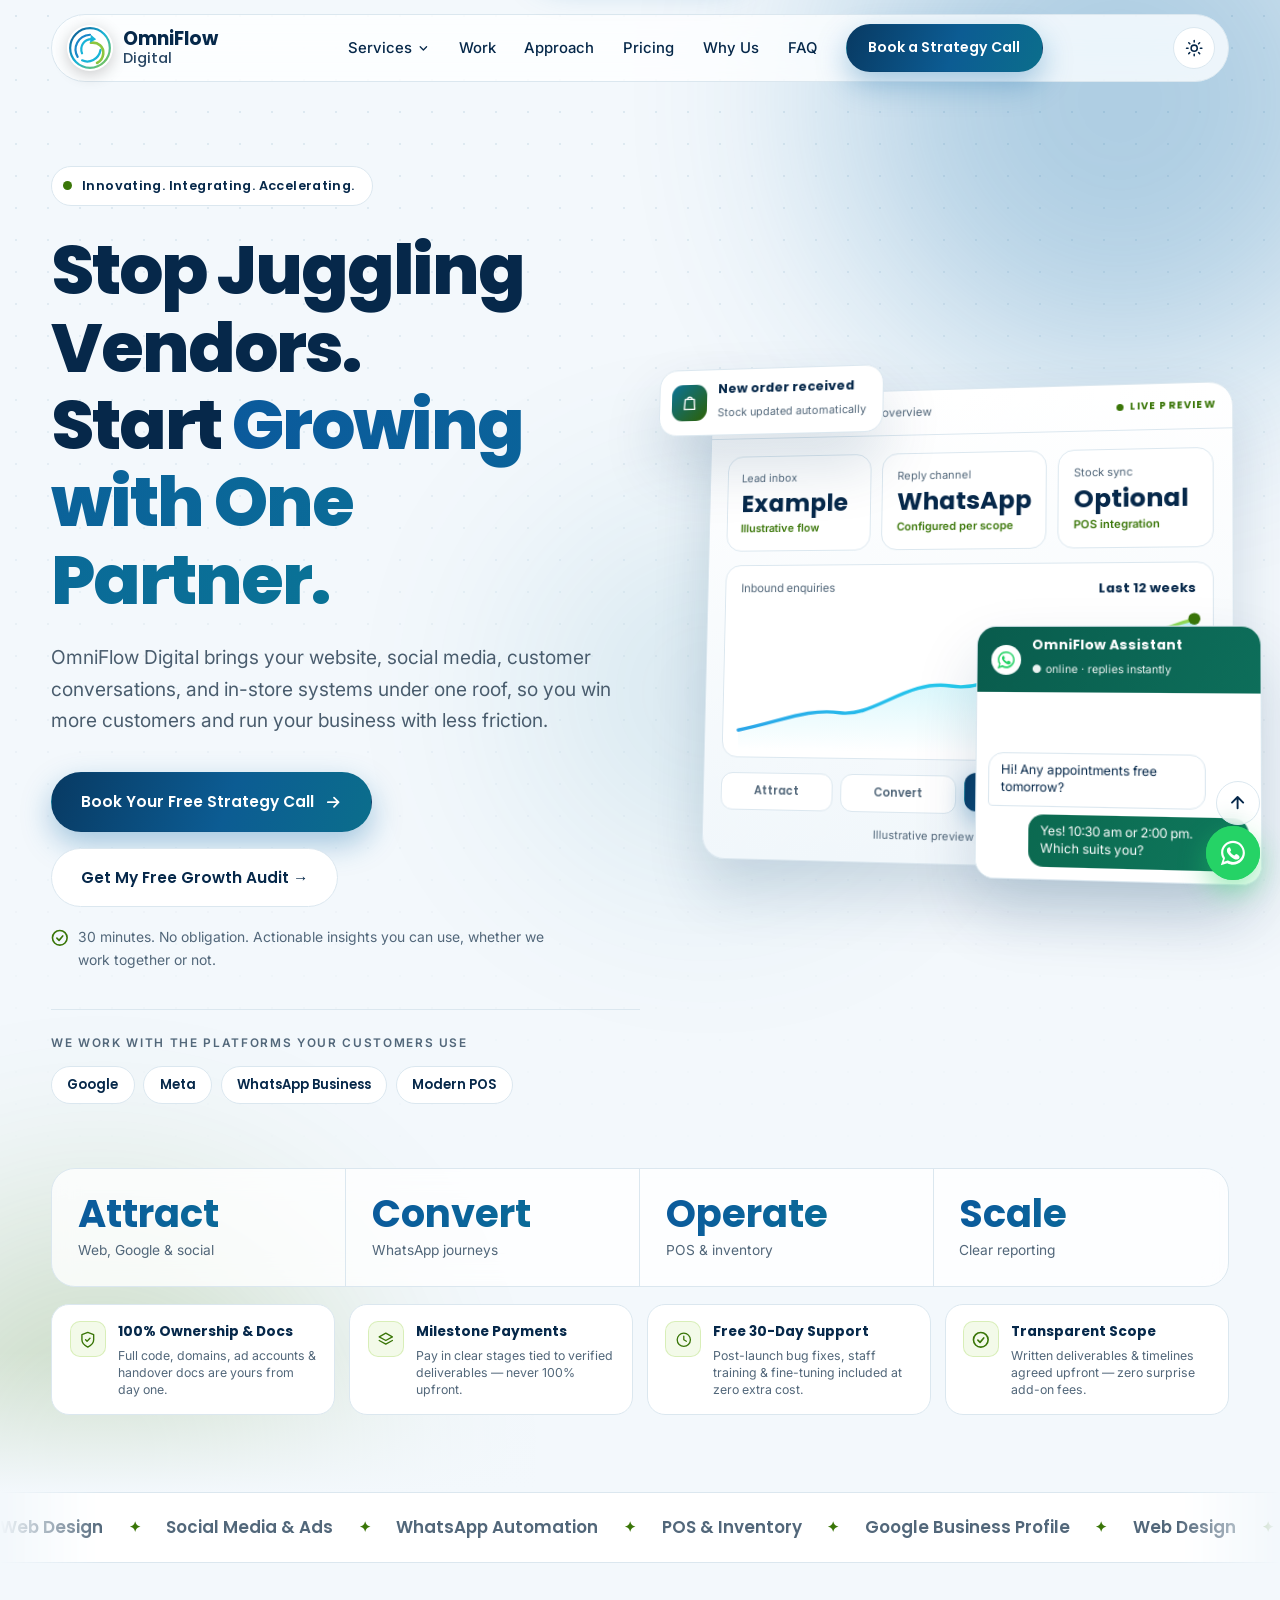
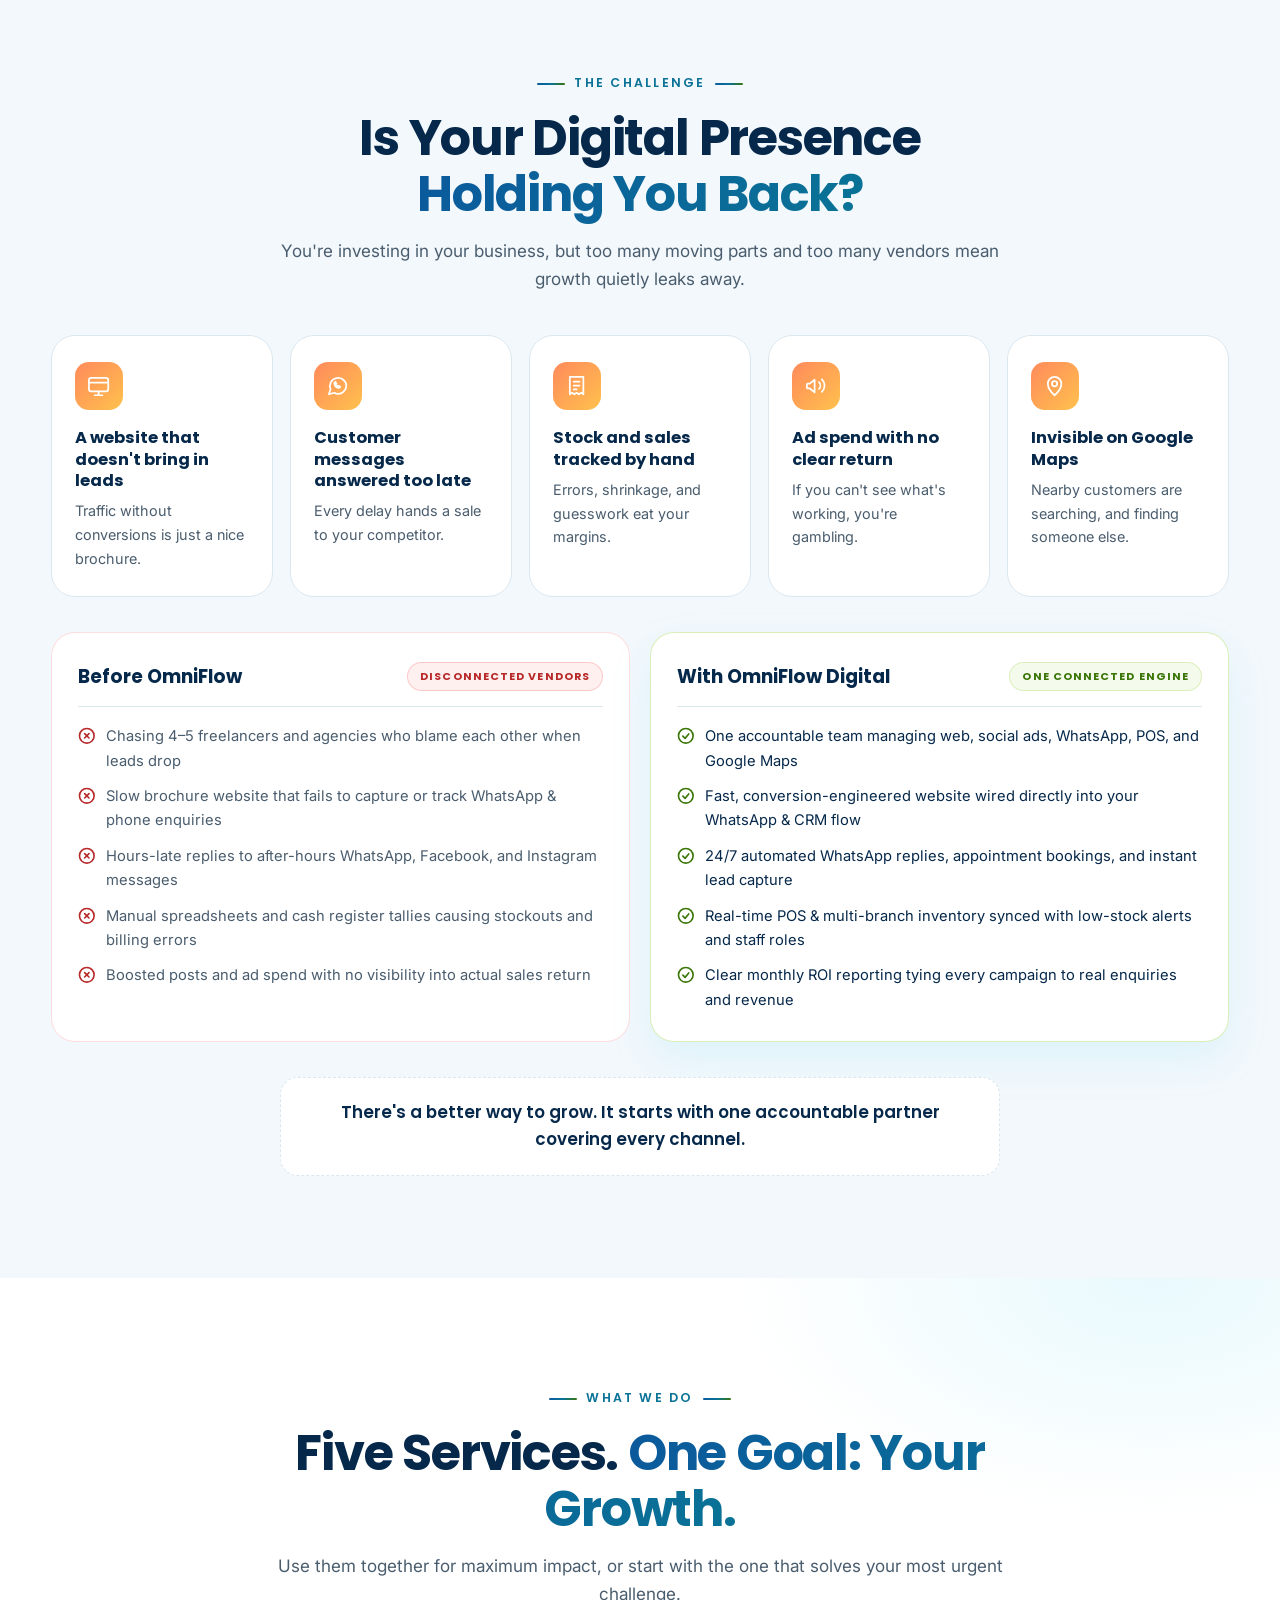
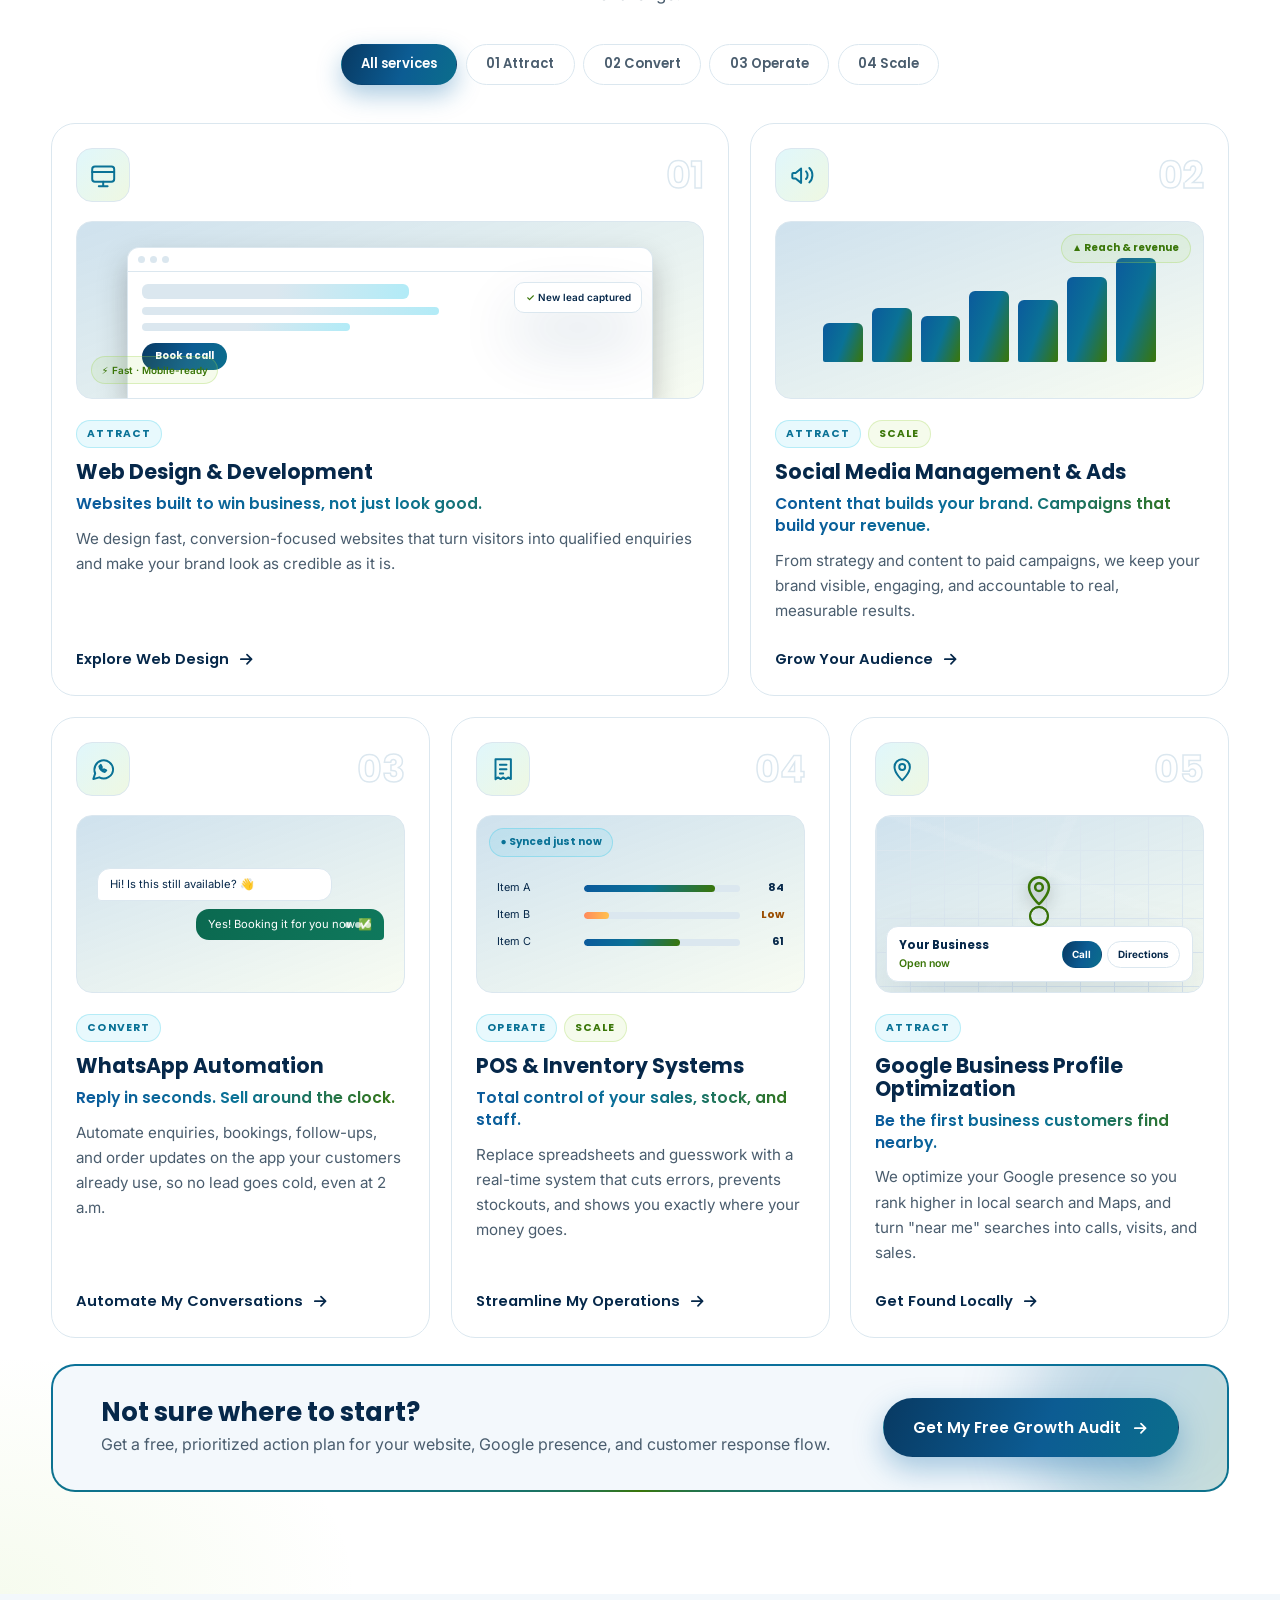
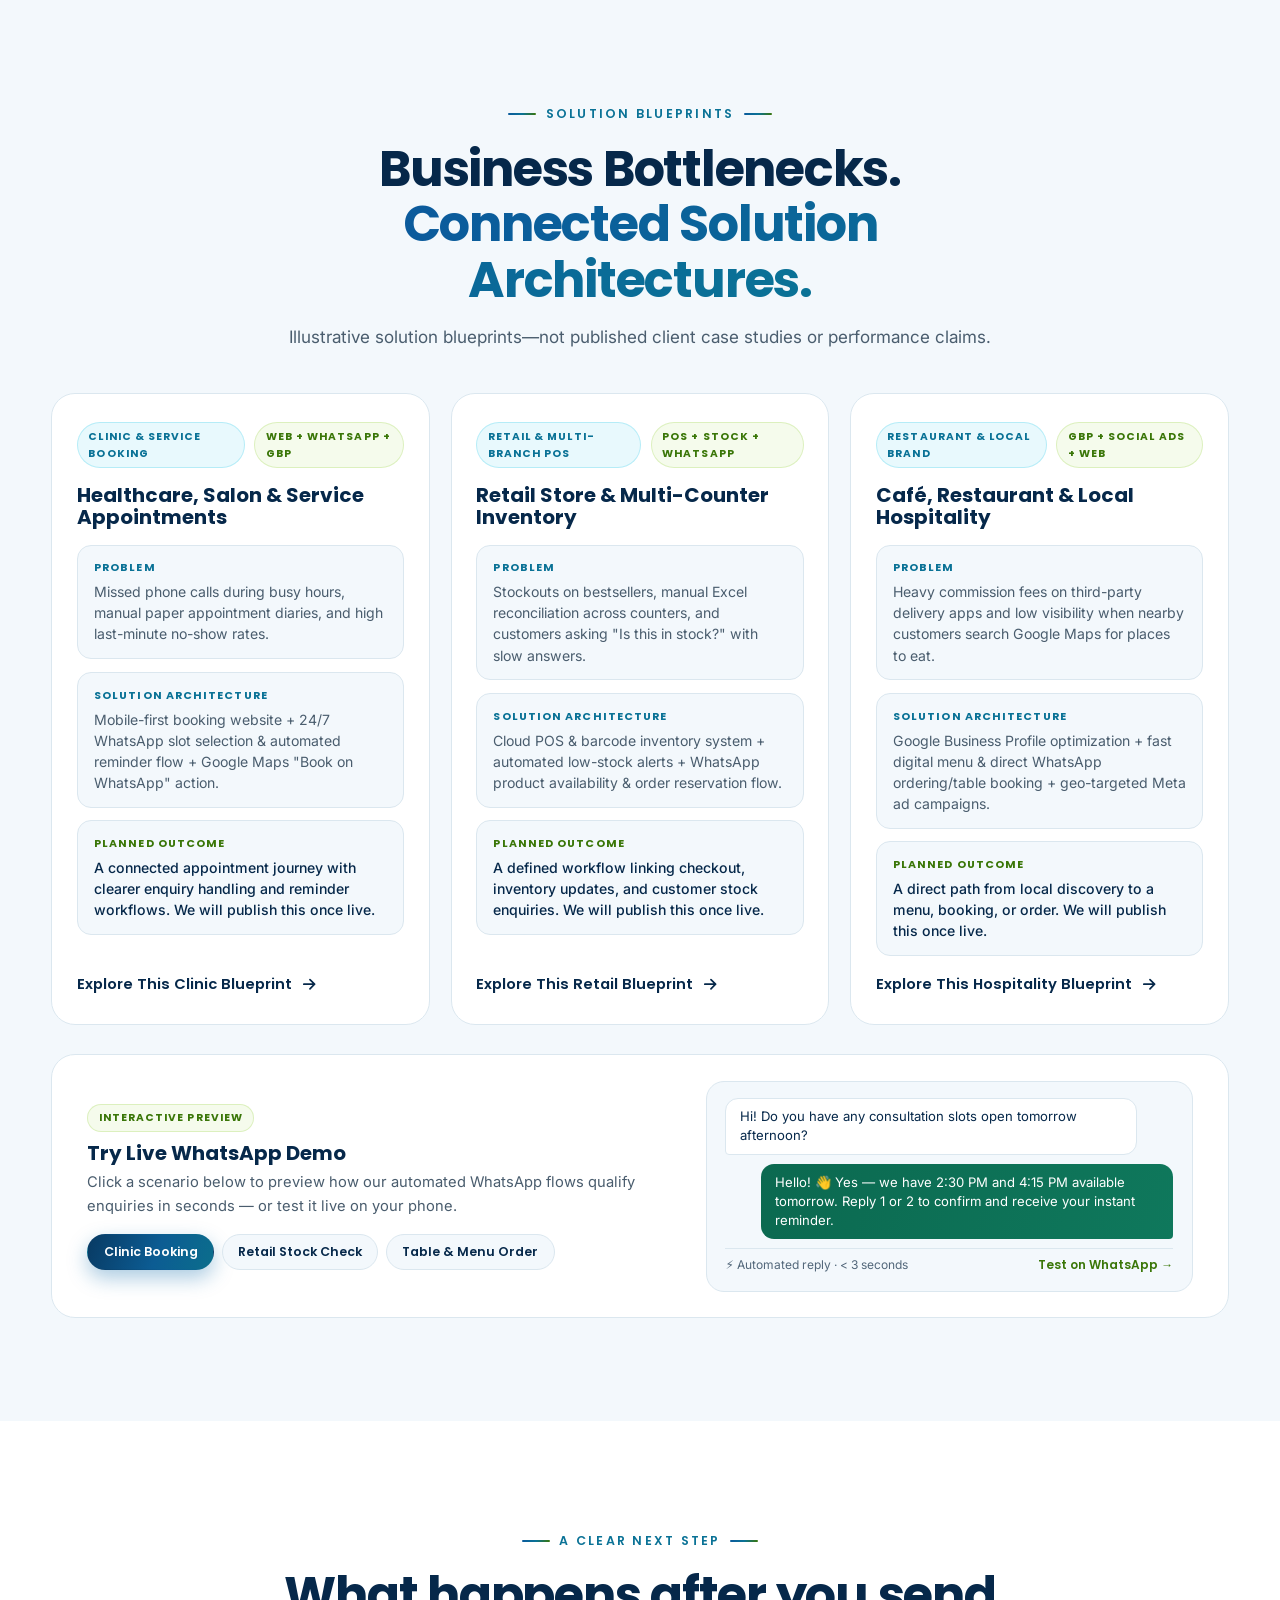
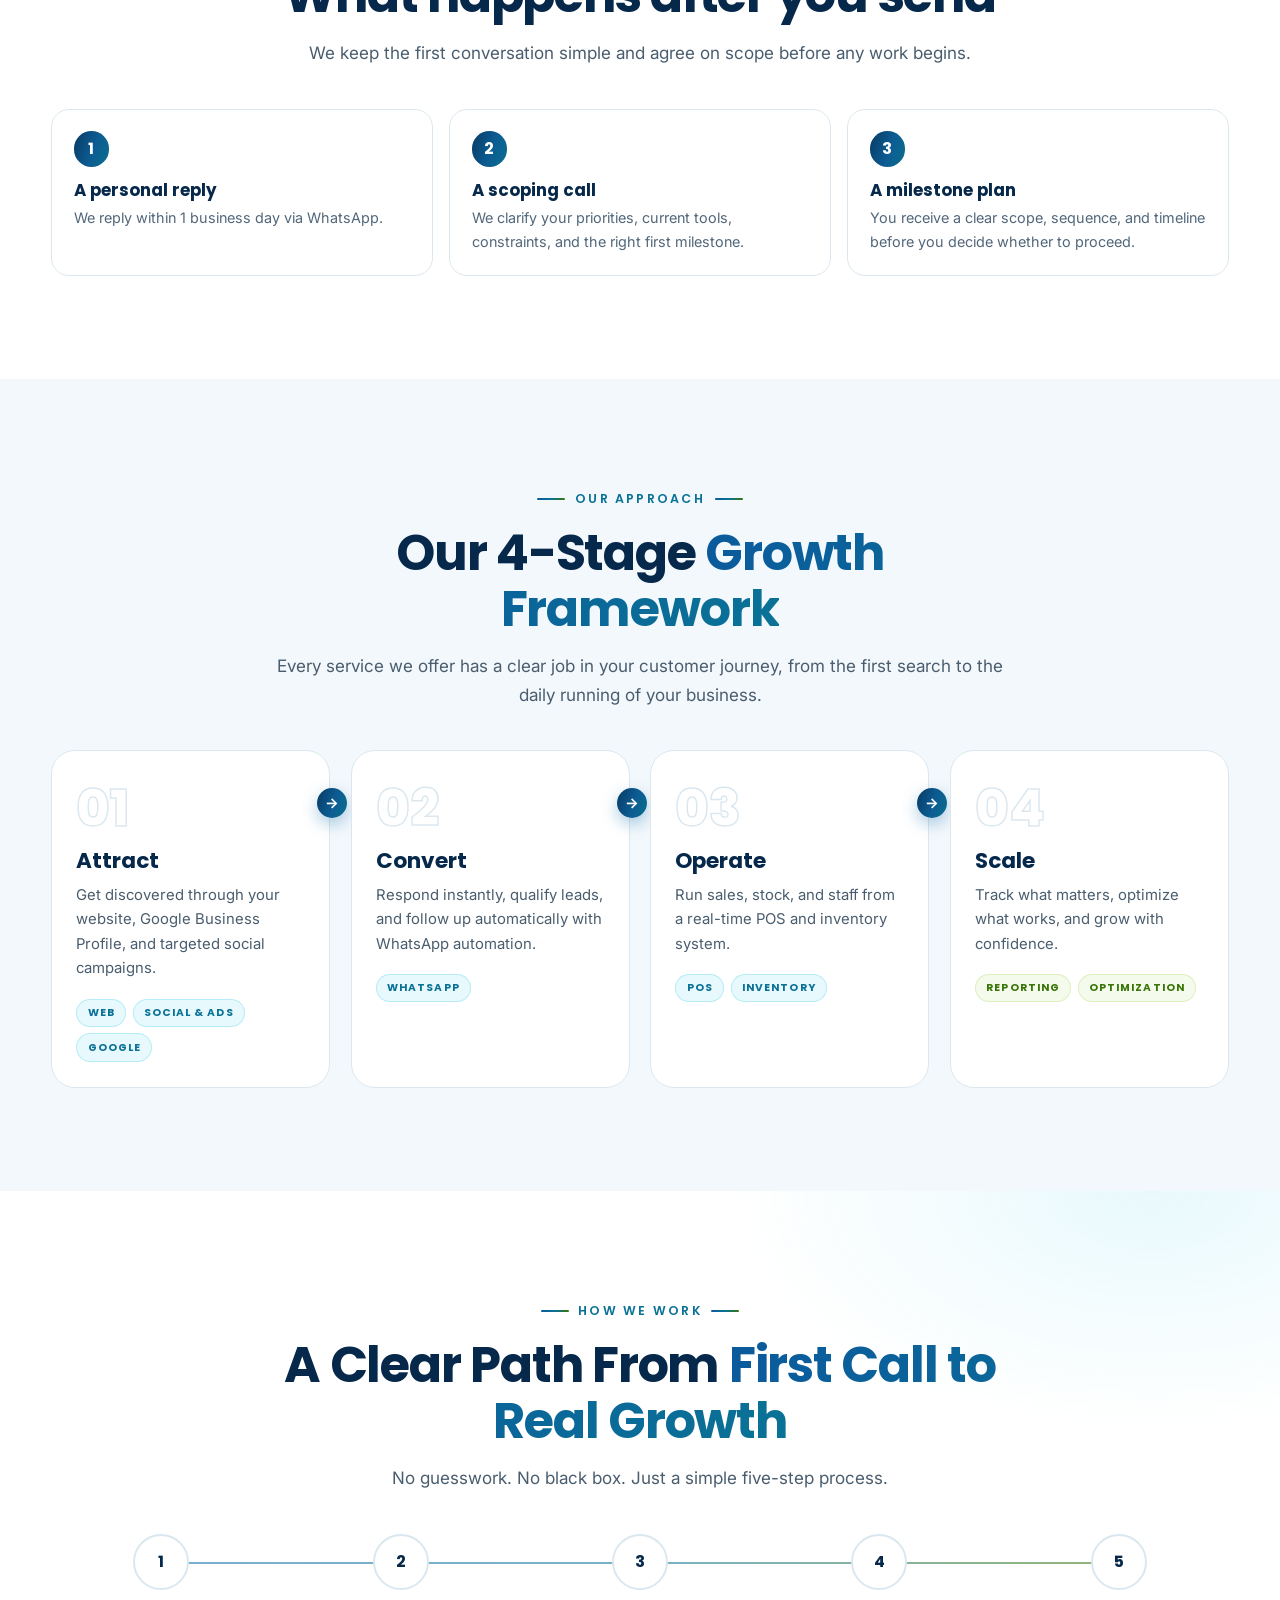
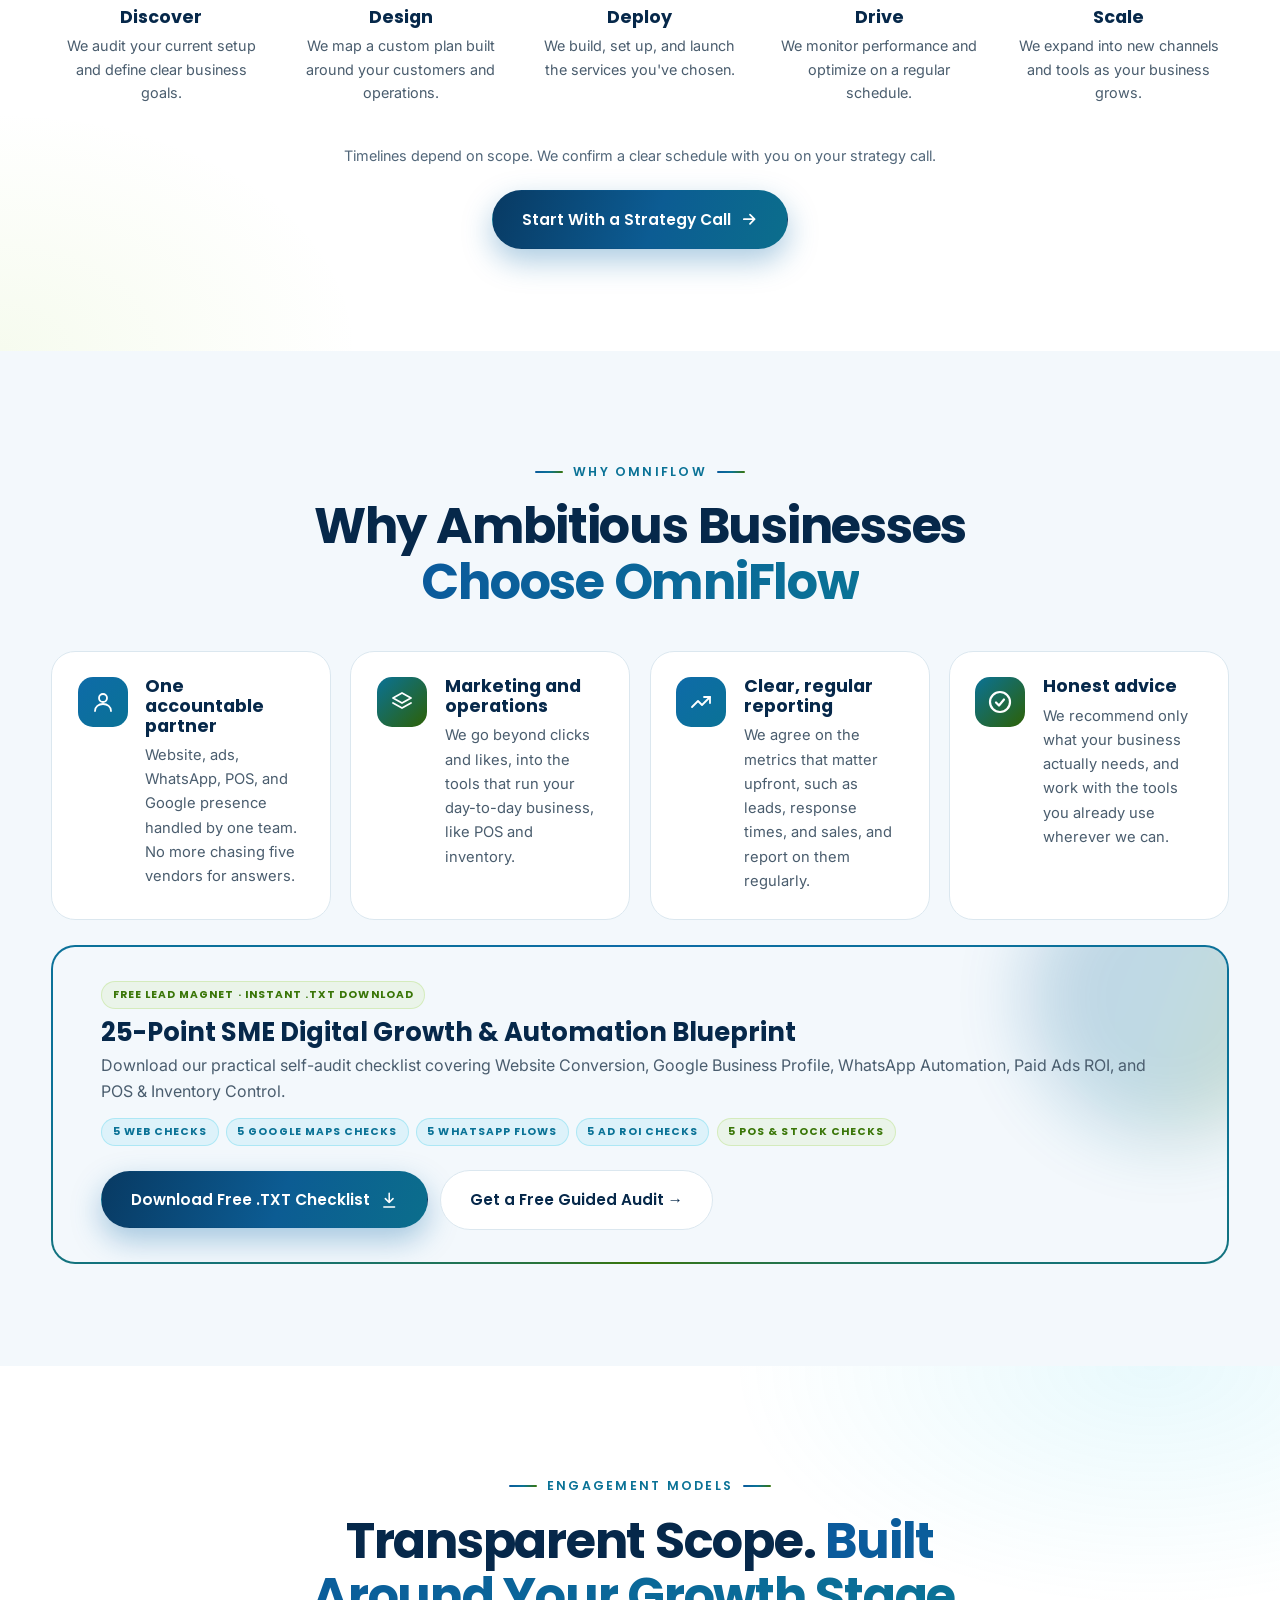
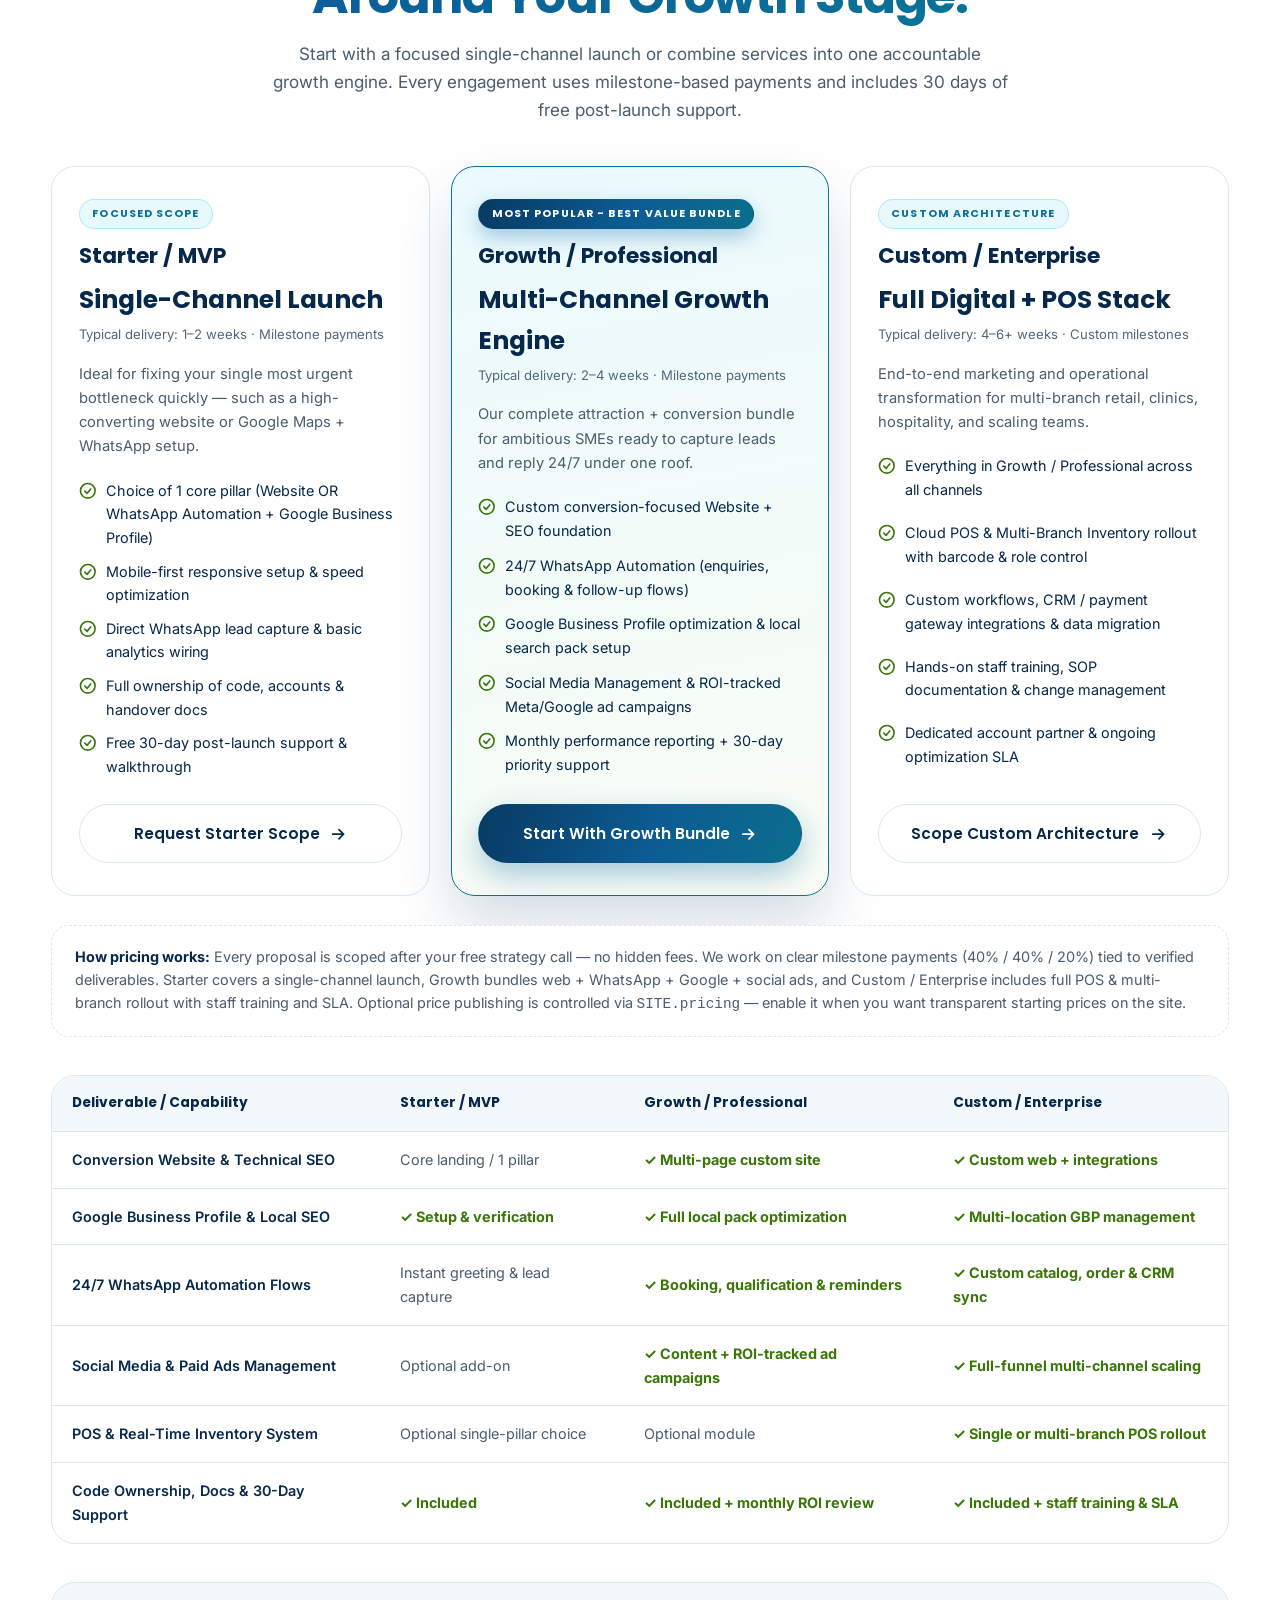
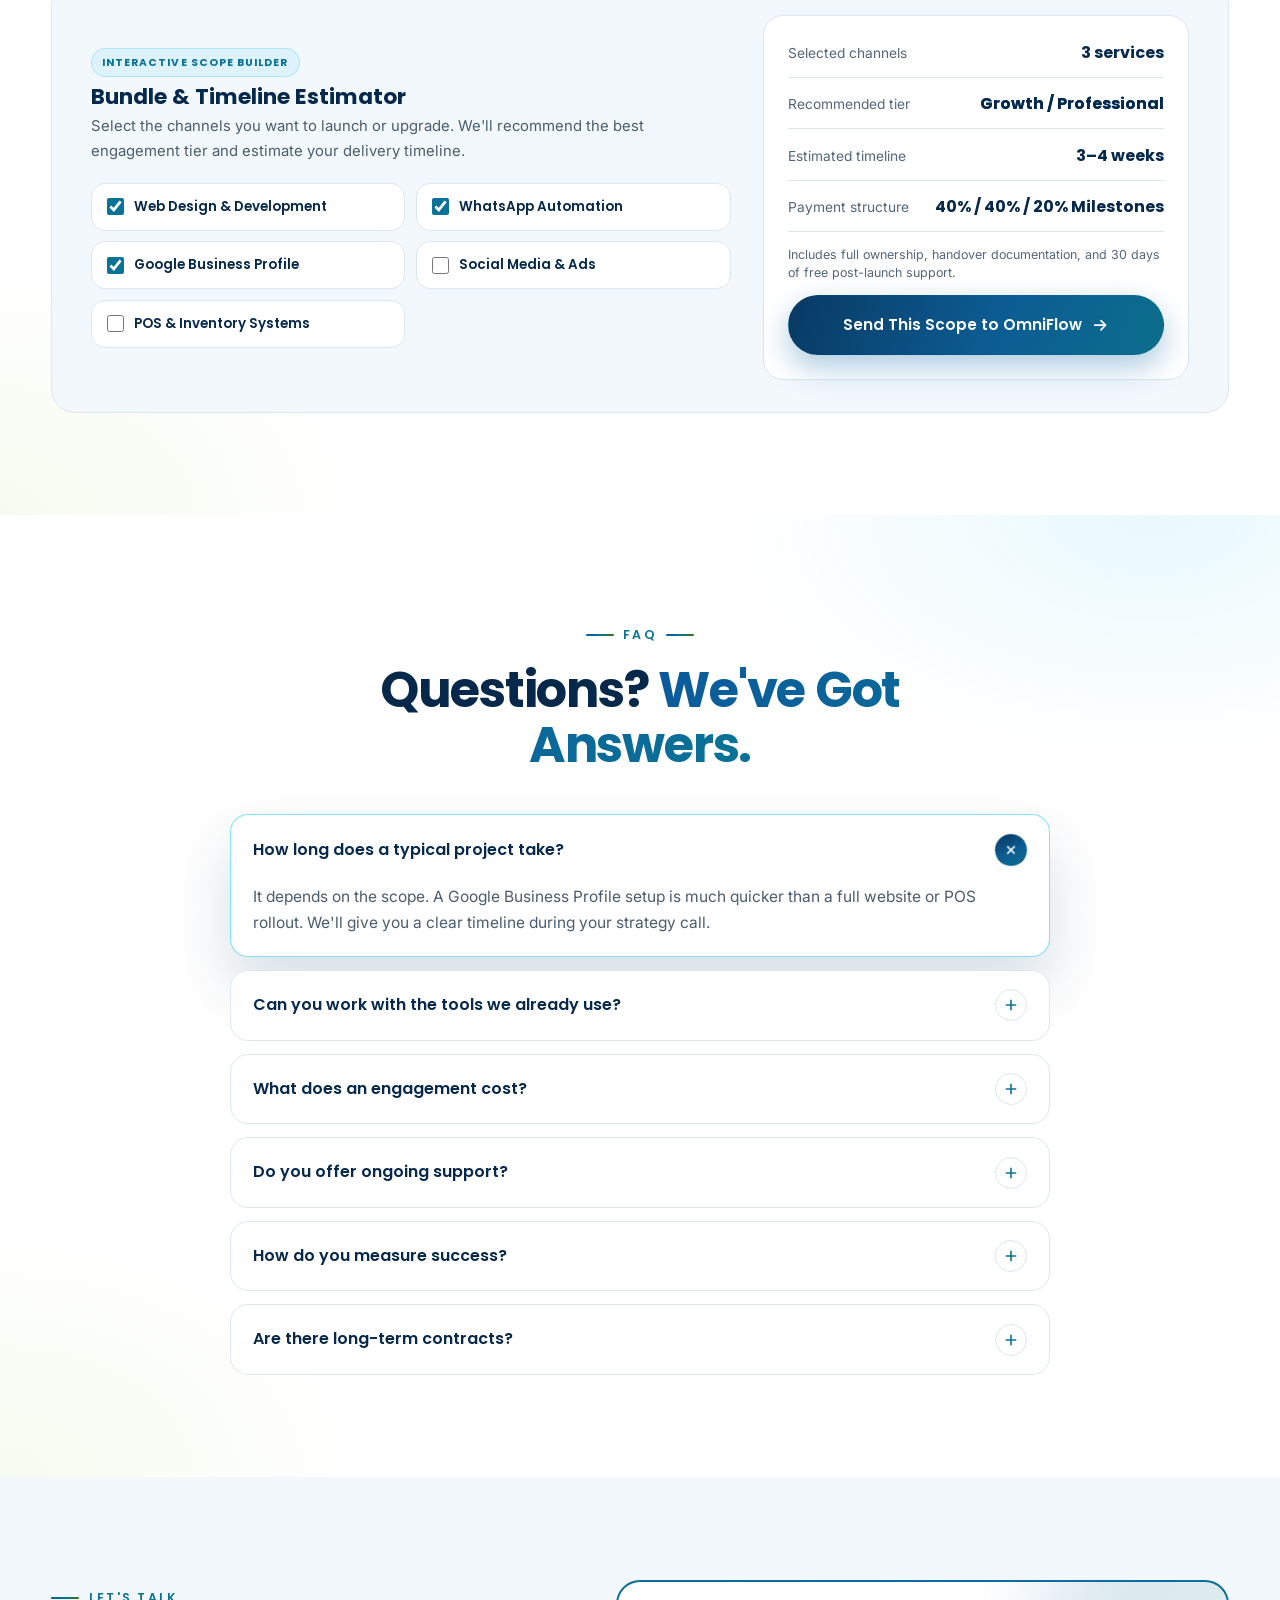
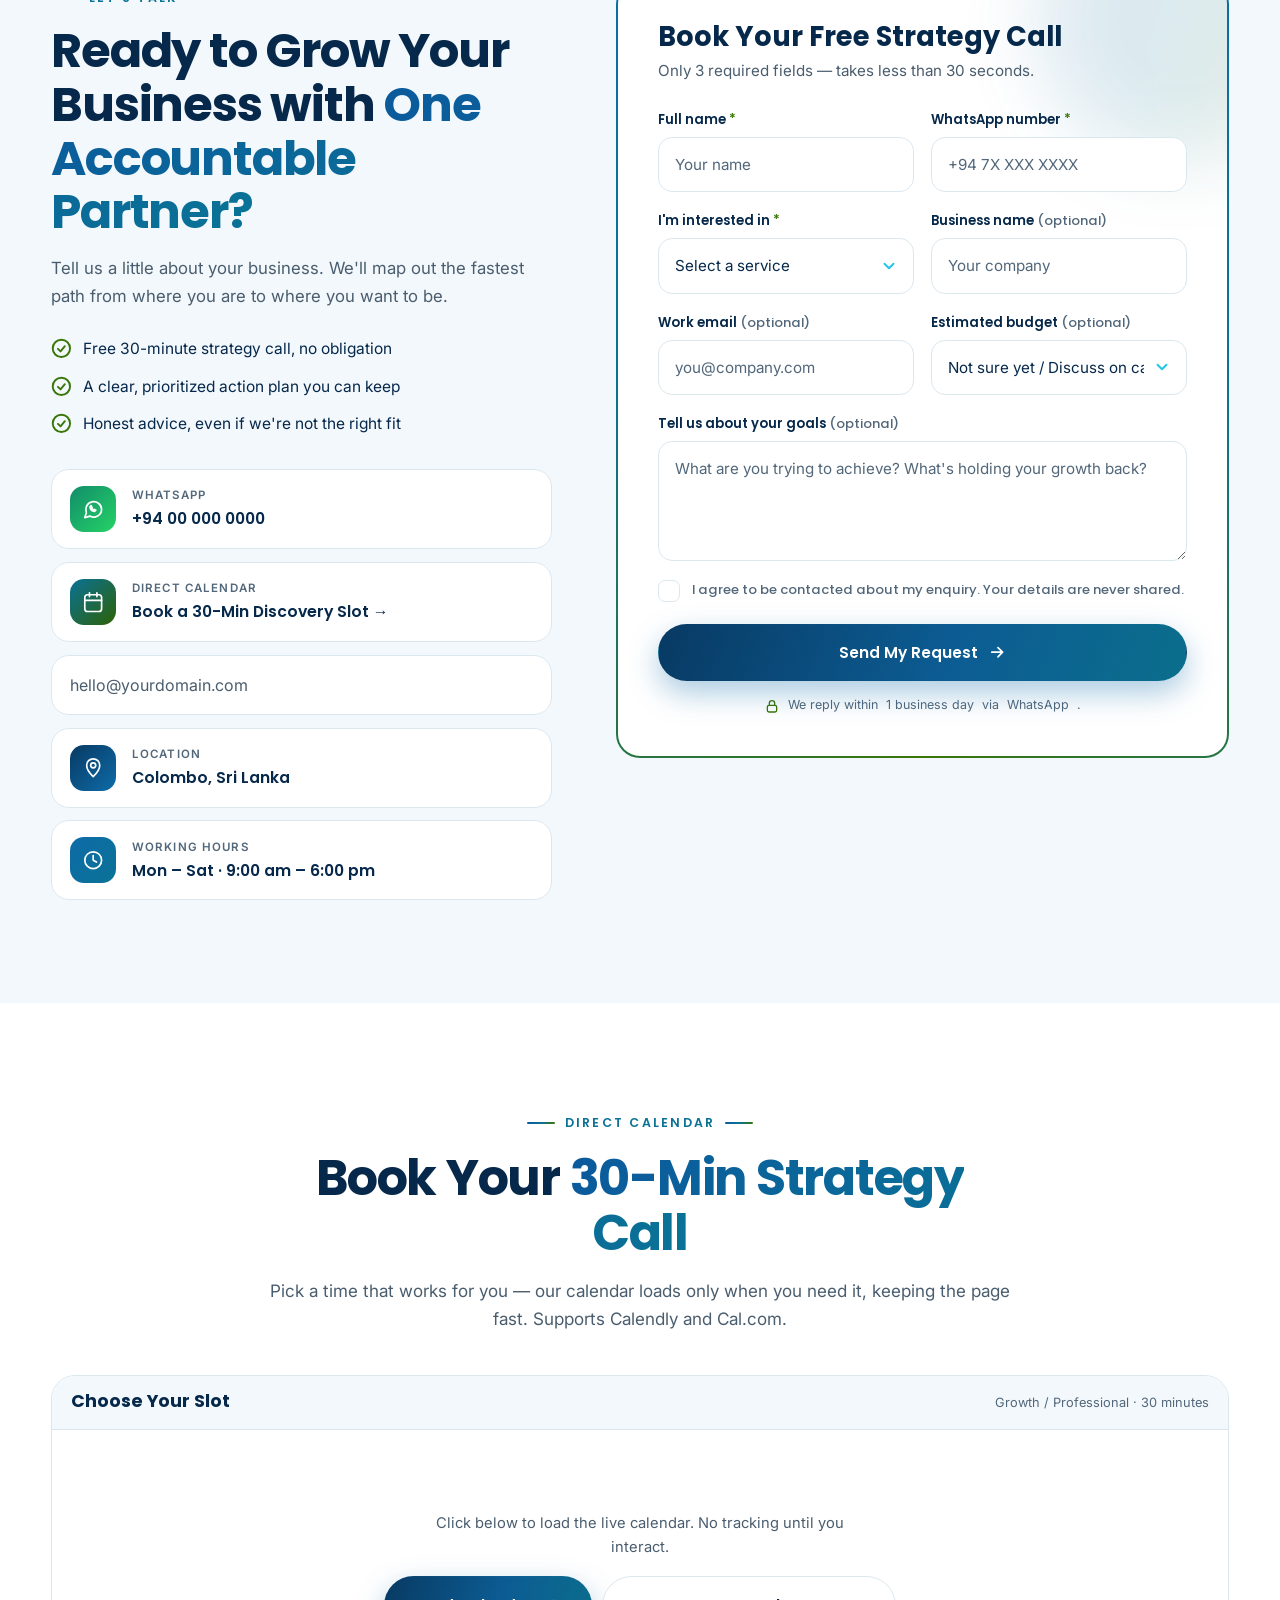
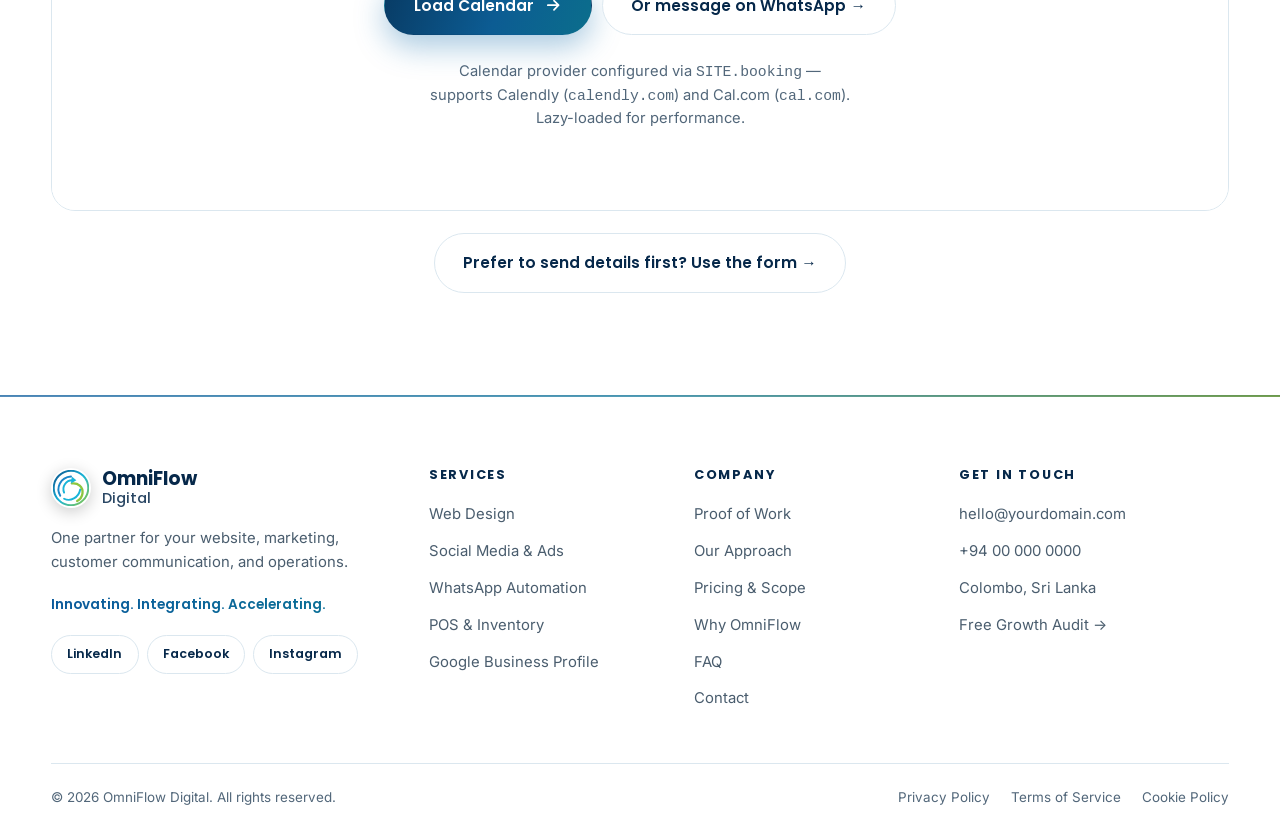
==== commit 86866964: "Add round-2 CRO & trust work; remove the ROI calculator Co-authored-by: arena-agent <297053741+arena" ====
--- a/index.html
+++ b/index.html
@@ -1,5 +1,5 @@
 <!DOCTYPE html>
-<html lang="en" data-theme="dark">
+<html lang="en" data-theme="light" data-default-theme="light">
 <head>
 <meta charset="UTF-8">
 <meta name="viewport" content="width=device-width, initial-scale=1.0">
@@ -79,14 +79,13 @@
      ========================================================== -->
 
 <script>
-/* Apply the saved theme before paint (prevents a flash of the wrong theme).
-   First-time visitors get the theme their operating system prefers — delete
-   the matchMedia line if you always want the site to open in dark mode. */
-try{
-  var t = localStorage.getItem('omni-theme');
-  if(!t) t = matchMedia('(prefers-color-scheme: light)').matches ? 'light' : 'dark';
-  document.documentElement.setAttribute('data-theme', t);
-}catch(e){}
+(function(){try{
+  var h=document.documentElement;
+  var def=h.getAttribute('data-default-theme')||'system';
+  var t=localStorage.getItem('omni-theme');
+  if(!t){t=(def==='system'&&window.matchMedia)?(matchMedia('(prefers-color-scheme: light)').matches?'light':'dark'):def;}
+  h.setAttribute('data-theme',t);
+}catch(e){}})();
 </script>
 
 <style>
@@ -449,30 +448,24 @@
 /* ---------- Trust Proof Bar (#proof) ---------- */
 .proof-bar{
   position:relative;z-index:2;margin-top:1.1rem;
-  display:grid;grid-template-columns:repeat(4,1fr);gap:.85rem;
   padding:1rem 1.1rem;border-radius:18px;background:var(--card);border:1px solid var(--line);
   backdrop-filter:blur(10px);
 }
+.proof-bar ul{list-style:none;display:grid;grid-template-columns:repeat(4,minmax(0,1fr));gap:.85rem}
 .proof-item{display:flex;flex-direction:column;align-items:center;text-align:center;gap:.25rem;padding:.5rem}
 .proof-item b{font-family:'Poppins',sans-serif;font-size:1.6rem;font-weight:800;color:var(--ink);line-height:1}
 .proof-item span{font-size:.78rem;color:var(--muted)}
 .proof-item small{display:block;font-size:.7rem;color:var(--muted);letter-spacing:.06em;text-transform:uppercase;font-weight:600}
 #proof .proof-item{border-right:1px solid var(--line)}
 #proof .proof-item:last-child{border-right:0}
-
-/* ---------- ROI Calculator (#roi) ---------- */
-.roi-wrap{display:grid;grid-template-columns:1.1fr .9fr;gap:1.6rem;align-items:start}
-.roi-inputs{display:grid;gap:1rem;padding:1.6rem;border-radius:var(--radius);background:var(--card);border:1px solid var(--line)}
-.roi-field{display:grid;gap:.4rem}
-.roi-field label{font-family:'Poppins',sans-serif;font-weight:600;font-size:.84rem;color:var(--ink)}
-.roi-field input{width:100%;font:inherit;font-size:.95rem;color:var(--ink);padding:.85rem 1rem;border-radius:12px;background:var(--bg);border:1.5px solid var(--line);transition:border-color .3s}
-.roi-field input:focus{outline:0;border-color:var(--cyan);box-shadow:0 0 0 4px rgba(34,198,232,.16)}
-.roi-result{padding:1.6rem;border-radius:var(--radius);background:var(--bg-2);border:1px solid var(--line);display:grid;gap:.9rem}
-.roi-result h4{font-size:1.1rem}
-.roi-kpi{display:flex;justify-content:space-between;align-items:baseline;gap:.6rem;padding:.6rem 0;border-bottom:1px solid var(--line);font-size:.9rem}
-.roi-kpi:last-of-type{border-bottom:0}
-.roi-kpi b{font-family:'Poppins',sans-serif;color:var(--ink);font-size:1.05rem}
-.roi-note{font-size:.78rem;color:var(--muted);line-height:1.5}
+.calendar-note{font-size:.78rem;color:var(--muted);line-height:1.5}
+
+/* ---------- Next steps ---------- */
+.next-steps{list-style:none;display:grid;grid-template-columns:repeat(3,minmax(0,1fr));gap:1rem}
+.next-step{padding:1.35rem;border:1px solid var(--line);border-radius:18px;background:var(--card)}
+.next-step .num{display:grid;place-items:center;width:2.2rem;height:2.2rem;margin-bottom:.9rem;border-radius:50%;font-family:'Poppins',sans-serif;font-weight:700;color:var(--btn-fg);background:var(--btn-bg)}
+.next-step h3{font-size:1.05rem;margin-bottom:.4rem}
+.next-step p{font-size:.9rem;color:var(--muted)}
 
 /* ---------- Calendar Panel (#calendarPanel) ---------- */
 #calendarPanel{scroll-margin-top:110px}
@@ -904,29 +897,6 @@
 .m-bar .btn{width:100%;padding:.72rem 1rem;font-size:.84rem}
 
 /* =====================================================
-   TESTIMONIALS (OFF by default — remove `hidden` on #testimonials or set SITE.testimonials = true)
-===================================================== */
-.tgrid{display:grid;grid-template-columns:repeat(auto-fit,minmax(280px,1fr));gap:1.25rem}
-.tcard{
-  display:flex;flex-direction:column;justify-content:space-between;gap:1.2rem;
-  padding:1.75rem;border-radius:var(--radius);background:var(--card);border:1px solid var(--line);
-  transition:transform .45s var(--ease),border-color .35s,box-shadow .45s;
-}
-.tcard:hover{transform:translateY(-6px);border-color:rgba(34,198,232,.45);box-shadow:var(--shadow)}
-.stars{color:#f5a623;font-size:.98rem;letter-spacing:.12em;margin-bottom:.6rem}
-[data-theme="light"] .stars{color:#b86e00}
-.tquote{font-size:.97rem;color:var(--ink);line-height:1.65;font-style:italic}
-.tauthor{display:flex;align-items:center;gap:.8rem;padding-top:1rem;border-top:1px solid var(--line)}
-.tav{
-  width:42px;height:42px;flex:none;border-radius:50%;display:grid;place-items:center;
-  font-family:'Poppins',sans-serif;font-weight:700;font-size:.86rem;color:#fff;
-  background:linear-gradient(135deg,var(--blue),var(--cyan));
-}
-.tcard:nth-child(even) .tav{background:linear-gradient(135deg,var(--cyan),var(--green-d))}
-.tauthor b{display:block;font-family:'Poppins',sans-serif;font-size:.92rem;color:var(--ink)}
-.tauthor small{font-size:.78rem;color:var(--muted)}
-
-/* =====================================================
    FAQ
 ===================================================== */
 .faq{max-width:820px;margin:0 auto;display:grid;gap:.8rem}
@@ -1084,8 +1054,7 @@
   .stat:nth-child(2){border-right:0}
   .stat:nth-child(-n+2){border-bottom:1px solid var(--line)}
   .guarantees{grid-template-columns:repeat(2,1fr)}
-  .proof-bar{grid-template-columns:repeat(2,1fr)}
-  .roi-wrap{grid-template-columns:1fr}
+  .proof-bar ul{grid-template-columns:repeat(2,minmax(0,1fr))}
   .work-grid,.price-grid{grid-template-columns:1fr}
   .demo-bar,.estimator{grid-template-columns:1fr}
   .fw{grid-template-columns:repeat(2,1fr)}
@@ -1111,6 +1080,7 @@
 @media (max-width:900px){
   .vs-grid{grid-template-columns:1fr}
   .steps{grid-template-columns:1fr;gap:1.6rem}
+  .next-steps{grid-template-columns:1fr}
   .steps::before{top:28px;bottom:28px;left:27px;right:auto;width:2px;height:auto}
   .step{display:grid;grid-template-columns:56px 1fr;gap:1.1rem;text-align:left;align-items:start;padding:0}
   .step .num{margin:0}
@@ -1124,7 +1094,7 @@
   .chat-body{height:150px}
   .stage{padding-bottom:3.5rem}
   .stat{padding:1.1rem}
-  .guarantees,.est-checks,.proof-bar{grid-template-columns:1fr}
+  .guarantees,.est-checks,.proof-bar ul,.next-steps{grid-template-columns:1fr}
   #proof .proof-item{border-right:0;border-bottom:1px solid var(--line)}
   #proof .proof-item:last-child{border-bottom:0}
   .fw{grid-template-columns:1fr}
@@ -1419,9 +1389,9 @@
             <div class="dash-bar"><i></i><i></i><i></i><span>omniflow / growth-overview</span><em class="live">LIVE PREVIEW</em></div>
             <div class="dash-body">
               <div class="kpis">
-                <div class="kpi"><small>New leads</small><b data-count="128">0</b><em>▲ growing</em></div>
-                <div class="kpi"><small>Avg. reply</small><b><span data-count="12">0</span>s</b><em>▲ instant</em></div>
-                <div class="kpi"><small>Stock sync</small><b><span data-count="100">0</span>%</b><em>● real-time</em></div>
+                <div class="kpi"><small>Lead inbox</small><b>Example</b><em>Illustrative flow</em></div>
+                <div class="kpi"><small>Reply channel</small><b>WhatsApp</b><em>Configured per scope</em></div>
+                <div class="kpi"><small>Stock sync</small><b>Optional</b><em>POS integration</em></div>
               </div>
               <div class="chart">
                 <div class="chart-head"><span>Inbound enquiries</span><b>Last 12 weeks</b></div>
@@ -1457,11 +1427,11 @@
 
     </div>
 
-    <div class="stats reveal">
-      <div class="stat"><b class="gt"><span data-count="5">0</span></b><span>Digital services</span></div>
-      <div class="stat"><b class="gt"><span data-count="4">0</span></b><span>Growth stages covered</span></div>
-      <div class="stat"><b class="gt"><span data-count="24">0</span>/7</b><span>Automated customer replies</span></div>
-      <div class="stat"><b class="gt"><span data-count="1">0</span></b><span>Accountable partner</span></div>
+    <div class="stats reveal" aria-label="Service capabilities">
+      <div class="stat"><b class="gt">Attract</b><span>Web, Google &amp; social</span></div>
+      <div class="stat"><b class="gt">Convert</b><span>WhatsApp journeys</span></div>
+      <div class="stat"><b class="gt">Operate</b><span>POS &amp; inventory</span></div>
+      <div class="stat"><b class="gt">Scale</b><span>Clear reporting</span></div>
     </div>
 
     <div class="guarantees reveal" aria-label="Risk-reversal guarantees">
@@ -1483,12 +1453,7 @@
       </div>
     </div>
 
-    <div id="proof" class="proof-bar reveal" aria-label="Trusted proof points">
-      <div class="proof-item"><b data-count="50">0</b><span>+ Projects Delivered</span><small>Across retail, clinics &amp; hospitality</small></div>
-      <div class="proof-item"><b><span data-count="24">0</span>/7</b><span>Lead Response</span><small>Automated WhatsApp &amp; booking flow</small></div>
-      <div class="proof-item"><b><span data-count="98">0</span>%</b><span>Client Ownership</span><small>Code, domains &amp; docs yours day one</small></div>
-      <div class="proof-item"><b><span data-count="30">0</span>-Day</b><span>Free Support</span><small>Bug fixes &amp; staff training included</small></div>
-    </div>
+    <div class="proof-bar" id="proof" hidden aria-label="Verified proof points"><ul id="proofList"></ul></div>
   </div>
 </section>
 
@@ -1693,9 +1658,9 @@
 <section class="sec bg1" id="work">
   <div class="container">
     <div class="section-head reveal">
-      <span class="kicker">Proof of Work</span>
-      <h2>Real Business Bottlenecks. <span class="gt">Connected Solution Architectures.</span></h2>
-      <p>See how combining your website, WhatsApp automation, Google presence, and POS solves real operational and growth challenges.</p>
+      <span class="kicker">Solution Blueprints</span>
+      <h2>Business Bottlenecks. <span class="gt">Connected Solution Architectures.</span></h2>
+      <p>Illustrative solution blueprints—not published client case studies or performance claims.</p>
     </div>
 
     <div class="work-grid">
@@ -1716,11 +1681,11 @@
             <p>Mobile-first booking website + 24/7 WhatsApp slot selection &amp; automated reminder flow + Google Maps "Book on WhatsApp" action.</p>
           </div>
           <div class="case-step out">
-            <small>Outcome</small>
-            <p>Sub-15-second automated replies around the clock, fewer no-shows via timed WhatsApp reminders, and full attribution from local search.</p>
+            <small>Planned Outcome</small>
+            <p>A connected appointment journey with clearer enquiry handling and reminder workflows. We will publish this once live.</p>
           </div>
         </div>
-        <a href="#contact" class="card-link" data-interest="WhatsApp Automation">Build This Booking Flow <svg class="ic"><use href="#i-arrow"/></svg></a>
+        <a href="case-studies.html#clinic" class="card-link" data-interest="WhatsApp Automation">Explore This Clinic Blueprint <svg class="ic"><use href="#i-arrow"/></svg></a>
       </article>
 
       <!-- Case 2 -->
@@ -1740,11 +1705,11 @@
             <p>Cloud POS &amp; barcode inventory system + automated low-stock alerts + WhatsApp product availability &amp; order reservation flow.</p>
           </div>
           <div class="case-step out">
-            <small>Outcome</small>
-            <p>Real-time stock sync across counters, faster checkout billing, zero end-of-day spreadsheet guesswork, and instant customer stock checks.</p>
+            <small>Planned Outcome</small>
+            <p>A defined workflow linking checkout, inventory updates, and customer stock enquiries. We will publish this once live.</p>
           </div>
         </div>
-        <a href="#contact" class="card-link" data-interest="POS &amp; Inventory Systems">Deploy This Retail Stack <svg class="ic"><use href="#i-arrow"/></svg></a>
+        <a href="case-studies.html#retail" class="card-link" data-interest="POS &amp; Inventory Systems">Explore This Retail Blueprint <svg class="ic"><use href="#i-arrow"/></svg></a>
       </article>
 
       <!-- Case 3 -->
@@ -1764,11 +1729,11 @@
             <p>Google Business Profile optimization + fast digital menu &amp; direct WhatsApp ordering/table booking + geo-targeted Meta ad campaigns.</p>
           </div>
           <div class="case-step out">
-            <small>Outcome</small>
-            <p>Higher ranking in local "near me" searches, commission-free direct orders on WhatsApp, and repeat customer broadcast lists.</p>
+            <small>Planned Outcome</small>
+            <p>A direct path from local discovery to a menu, booking, or order. We will publish this once live.</p>
           </div>
         </div>
-        <a href="#contact" class="card-link" data-interest="Google Business Profile Optimization">Launch This Local Engine <svg class="ic"><use href="#i-arrow"/></svg></a>
+        <a href="case-studies.html#hospitality" class="card-link" data-interest="Google Business Profile Optimization">Explore This Hospitality Blueprint <svg class="ic"><use href="#i-arrow"/></svg></a>
       </article>
     </div>
 
@@ -1793,6 +1758,34 @@
         </div>
       </div>
     </div>
+  </div>
+</section>
+
+<!-- ============ WHAT HAPPENS NEXT (#nextSteps) ============ -->
+<section class="sec bg2" id="nextSteps" aria-labelledby="nextStepsHeading">
+  <div class="container">
+    <div class="section-head reveal">
+      <span class="kicker">A Clear Next Step</span>
+      <h2 id="nextStepsHeading">What happens after you send</h2>
+      <p>We keep the first conversation simple and agree on scope before any work begins.</p>
+    </div>
+    <ol class="next-steps">
+      <li class="next-step reveal">
+        <span class="num" aria-hidden="true">1</span>
+        <h3>A personal reply</h3>
+        <p data-reply-promise2>We reply within 1 business day via WhatsApp.</p>
+      </li>
+      <li class="next-step reveal" style="--d:.1s">
+        <span class="num" aria-hidden="true">2</span>
+        <h3>A scoping call</h3>
+        <p>We clarify your priorities, current tools, constraints, and the right first milestone.</p>
+      </li>
+      <li class="next-step reveal" style="--d:.2s">
+        <span class="num" aria-hidden="true">3</span>
+        <h3>A milestone plan</h3>
+        <p>You receive a clear scope, sequence, and timeline before you decide whether to proceed.</p>
+      </li>
+    </ol>
   </div>
 </section>
 
@@ -1931,7 +1924,7 @@
           <li><svg class="ic"><use href="#i-check"/></svg><span>Choice of 1 core pillar (Website OR WhatsApp Automation + Google Business Profile)</span></li>
           <li><svg class="ic"><use href="#i-check"/></svg><span>Mobile-first responsive setup &amp; speed optimization</span></li>
           <li><svg class="ic"><use href="#i-check"/></svg><span>Direct WhatsApp lead capture &amp; basic analytics wiring</span></li>
-          <li><svg class="ic"><use href="#i-check"/></svg><span>100% ownership of code, accounts &amp; handover docs</span></li>
+          <li><svg class="ic"><use href="#i-check"/></svg><span>Full ownership of code, accounts &amp; handover docs</span></li>
           <li><svg class="ic"><use href="#i-check"/></svg><span>Free 30-day post-launch support &amp; walkthrough</span></li>
         </ul>
         <a href="#contact" class="btn btn-glass btn-block" data-interest="Starter / MVP Package" data-booking-tier="starter">Request Starter Scope <svg class="ic"><use href="#i-arrow"/></svg></a>
@@ -2021,7 +2014,7 @@
             <td class="yes">✓ Single or multi-branch POS rollout</td>
           </tr>
           <tr>
-            <th scope="row">100% Ownership, Docs &amp; 30-Day Support</th>
+            <th scope="row">Code Ownership, Docs &amp; 30-Day Support</th>
             <td class="yes">✓ Included</td>
             <td class="yes">✓ Included + monthly ROI review</td>
             <td class="yes">✓ Included + staff training &amp; SLA</td>
@@ -2050,104 +2043,9 @@
         <div class="est-row"><span>Recommended tier</span><b id="estTier" class="gt">Growth / Professional</b></div>
         <div class="est-row"><span>Estimated timeline</span><b id="estTime">3–4 weeks</b></div>
         <div class="est-row"><span>Payment structure</span><b>40% / 40% / 20% Milestones</b></div>
-        <p class="est-note" id="estNote">Includes 100% ownership, handover documentation, and 30 days of free post-launch support.</p>
+        <p class="est-note" id="estNote">Includes full ownership, handover documentation, and 30 days of free post-launch support.</p>
         <a href="#contact" class="btn btn-primary btn-block" id="estApplyBtn">Send This Scope to OmniFlow <svg class="ic"><use href="#i-arrow"/></svg></a>
       </div>
-    </div>
-  </div>
-</section>
-
-<!-- ============ ROI CALCULATOR (#roi) ============ -->
-<section class="sec bg1" id="roi">
-  <div class="container">
-    <div class="section-head reveal">
-      <span class="kicker">ROI Calculator</span>
-      <h2>Estimate Your <span class="gt">Return on Automation</span></h2>
-      <p>See how faster replies and automated bookings can translate into real revenue — adjust the numbers to match your business.</p>
-    </div>
-
-    <div class="roi-wrap reveal">
-      <div class="roi-inputs">
-        <div class="roi-field">
-          <label for="roiLeads">Monthly enquiries (leads)</label>
-          <input type="number" id="roiLeads" min="0" max="10000" value="120">
-        </div>
-        <div class="roi-field">
-          <label for="roiRate">Current close rate (%)</label>
-          <input type="number" id="roiRate" min="0" max="100" value="22">
-        </div>
-        <div class="roi-field">
-          <label for="roiValue">Average order value (LKR)</label>
-          <input type="number" id="roiValue" min="0" max="1000000" value="8500">
-        </div>
-        <div class="roi-field">
-          <label for="roiBoost">Expected uplift from automation (%)</label>
-          <input type="number" id="roiBoost" min="0" max="300" value="35">
-        </div>
-        <button type="button" class="btn btn-glass btn-sm" id="roiReset">Reset to defaults</button>
-      </div>
-
-      <div class="roi-result" aria-live="polite">
-        <h4>Your Estimated Impact</h4>
-        <div class="roi-kpi"><span>Current monthly revenue</span><b id="roiCurrent">LKR 224,400</b></div>
-        <div class="roi-kpi"><span>Projected with automation</span><b id="roiProjected" class="gt">LKR 302,940</b></div>
-        <div class="roi-kpi"><span>Extra revenue / month</span><b id="roiExtra">LKR 78,540</b></div>
-        <div class="roi-kpi"><span>Extra revenue / year</span><b id="roiYear">LKR 942,480</b></div>
-        <p class="roi-note">This is a simple illustrative calculator — actual results depend on your traffic, offer, and follow-up process. We confirm realistic targets on your strategy call.</p>
-        <a href="#contact" class="btn btn-primary btn-block" data-interest="ROI Calculator Enquiry">Discuss My ROI Numbers <svg class="ic"><use href="#i-arrow"/></svg></a>
-      </div>
-    </div>
-  </div>
-</section>
-
-<!-- ============ TESTIMONIALS (OFF by default) ============
-     This section is hidden until you have real client quotes ready.
-     To turn it ON:
-       1. Replace the three sample quotes/names below with real client feedback
-       2. Either remove the `hidden` attribute on <section id="testimonials">
-          OR set `testimonials: true` in the SITE config at the bottom of this file.
-     ======================================================= -->
-<section class="sec bg2" id="testimonials" aria-labelledby="testimonials-heading" hidden>
-  <div class="container">
-    <div class="section-head reveal">
-      <span class="kicker">Client Results</span>
-      <h2 id="testimonials-heading">Trusted by <span class="gt">Growing Businesses</span></h2>
-      <p>What business owners say after moving their web, marketing, and operations under one roof.</p>
-    </div>
-
-    <div class="tgrid">
-      <blockquote class="tcard reveal">
-        <div>
-          <div class="stars" aria-label="5 out of 5 stars">★★★★★</div>
-          <p class="tquote">"[Replace with real client quote — e.g. how the new website and WhatsApp automation cut response time and increased bookings.]"</p>
-        </div>
-        <footer class="tauthor">
-          <span class="tav" aria-hidden="true">01</span>
-          <span><b>[Client Name]</b><small>[Role, Business Name · City]</small></span>
-        </footer>
-      </blockquote>
-
-      <blockquote class="tcard reveal" style="--d:.1s">
-        <div>
-          <div class="stars" aria-label="5 out of 5 stars">★★★★★</div>
-          <p class="tquote">"[Replace with real client quote — e.g. how POS &amp; inventory rollout eliminated stockouts and manual spreadsheet errors.]"</p>
-        </div>
-        <footer class="tauthor">
-          <span class="tav" aria-hidden="true">02</span>
-          <span><b>[Client Name]</b><small>[Role, Business Name · City]</small></span>
-        </footer>
-      </blockquote>
-
-      <blockquote class="tcard reveal" style="--d:.2s">
-        <div>
-          <div class="stars" aria-label="5 out of 5 stars">★★★★★</div>
-          <p class="tquote">"[Replace with real client quote — e.g. how Google Business Profile and social ads brought steady local enquiries every week.]"</p>
-        </div>
-        <footer class="tauthor">
-          <span class="tav" aria-hidden="true">03</span>
-          <span><b>[Client Name]</b><small>[Role, Business Name · City]</small></span>
-        </footer>
-      </blockquote>
     </div>
   </div>
 </section>
@@ -2305,7 +2203,7 @@
           <div class="form-foot">
             <div class="form-fail" id="formFail" role="alert" hidden>Something went wrong. Please try again, or message us directly on WhatsApp.</div>
             <button type="submit" class="btn btn-primary btn-block" id="sendBtn">Send My Request <svg class="ic"><use href="#i-arrow"/></svg></button>
-            <p class="secure" id="replyPromise"><svg class="ic"><use href="#i-lock"/></svg> 100% confidential · We reply within 1 business day</p>
+            <p class="secure" id="replyPromise"><svg class="ic"><use href="#i-lock"/></svg> We reply within <span data-response-time>1 business day</span> via <span data-reply-channel>WhatsApp</span>.</p>
           </div>
         </form>
 
@@ -2343,7 +2241,7 @@
             <button type="button" class="btn btn-primary" id="loadCalendarBtn" data-magnetic>Load Calendar <svg class="ic"><use href="#i-arrow"/></svg></button>
             <a href="https://wa.me/94000000000?text=Hi%20OmniFlow!%20I'd%20like%20to%20book%20a%20strategy%20call." target="_blank" rel="noopener" class="btn btn-glass">Or message on WhatsApp →</a>
           </div>
-          <p class="roi-note" style="margin-top:.6rem">Calendar provider configured via <code>SITE.booking</code> — supports Calendly (<code>calendly.com</code>) and Cal.com (<code>cal.com</code>). Lazy-loaded for performance.</p>
+          <p class="calendar-note" style="margin-top:.6rem">Calendar provider configured via <code>SITE.booking</code> — supports Calendly (<code>calendly.com</code>) and Cal.com (<code>cal.com</code>). Lazy-loaded for performance.</p>
         </div>
         <iframe class="cal-iframe" id="calIframe" title="Booking calendar" loading="lazy" hidden data-src=""></iframe>
       </div>
@@ -2467,15 +2365,7 @@
     url        : '',                   // alias for booking.default — kept for backwards compat
     lazy       : true                  // lazy-load iframe via IntersectionObserver
   },
-  proof        : {                     // trust layer: proof bar
-    enabled    : true,
-    items      : [
-      { value: '50+', label: 'Projects Delivered', sub: 'Across retail, clinics & hospitality' },
-      { value: '24/7', label: 'Lead Response', sub: 'Automated WhatsApp & booking flow' },
-      { value: '98%', label: 'Client Ownership', sub: 'Code, domains & docs yours day one' },
-      { value: '30-Day', label: 'Free Support', sub: 'Bug fixes & staff training included' }
-    ]
-  },
+  proof        : { enabled: true, items: [] }, // Add verified proof only; this ships empty.
   pricing      : {                     // optional price publishing + how pricing works note
     enabled    : false,                // set true to publish starting prices
     starter    : 'LKR 85,000',
@@ -2483,23 +2373,85 @@
     enterprise : 'Custom Quote',
     note       : 'How pricing works: milestone-based, transparent scope, 40/40/20 payments. Enable SITE.pricing.enabled to show starting prices.'
   },
-  form         : {                     // configurable form flags
-    whatsappLabel : 'WhatsApp number',
-    replyPromise  : 'We reply within 1 business day',
-    consentRequired: true,
-    showBudget    : true,
-    honeypot      : true
+  form         : {
+    showPhone: true,
+    phoneRequired: true,
+    showEmail: true,
+    emailRequired: false,
+    replyChannel: 'WhatsApp',
+    replyTime: '1 business day'
   },
-  testimonials : false,                // set to true once real client quotes are placed in #testimonials
   gaId         : '',                   // optional: Google Analytics 4 ID (e.g. 'G-XXXXXXXXXX')
   clarityId    : ''                    // optional: Microsoft Clarity project ID
 };
 
-/* ---------- Testimonials visibility (OFF by default) ---------- */
-(function(){
-  const tSec = $('#testimonials');
-  if(tSec && SITE.testimonials) tSec.hidden = false;
-})();
+function formPolicy(){
+  const cfg = SITE.form || {};
+  const form = $('#contactForm');
+  if(!form) return;
+
+  function configureField(name, show, required, labelText, placeholder){
+    const control = form.elements[name];
+    if(!control) return;
+    const field = control.closest('.field');
+    const label = field ? field.querySelector('label[for="' + control.id + '"]') : null;
+    if(field) field.hidden = !show;
+    control.disabled = !show;
+    control.required = Boolean(show && required);
+    control.setAttribute('aria-required', String(Boolean(show && required)));
+    if(placeholder !== undefined) control.placeholder = placeholder;
+    if(label){
+      label.replaceChildren(document.createTextNode(labelText));
+      const marker = document.createElement(show && required ? 'i' : 'span');
+      marker.textContent = show && required ? '*' : '(optional)';
+      label.append(' ', marker);
+    }
+    if(field && !show) field.classList.remove('bad');
+  }
+
+  const channel = cfg.replyChannel || 'WhatsApp';
+  const replyTime = cfg.replyTime || '1 business day';
+  configureField('phone', cfg.showPhone !== false, cfg.phoneRequired === true,
+    channel + ' number', channel === 'WhatsApp' ? '+94 7X XXX XXXX' : 'Your phone number');
+  configureField('email', cfg.showEmail !== false, cfg.emailRequired === true,
+    'Work email', 'you@company.com');
+  $$('[data-response-time]').forEach(el => { el.textContent = replyTime; });
+  $$('[data-reply-channel]').forEach(el => { el.textContent = channel; });
+  $$('[data-reply-promise2]').forEach(el => { el.textContent = 'We reply within ' + replyTime + ' via ' + channel + '.'; });
+}
+
+function renderProofBar(){
+  const proofEl = $('#proof'), list = $('#proofList');
+  if(!proofEl || !list) return;
+  const config = SITE.proof || {};
+  const items = config.enabled === false ? [] : (Array.isArray(config.items) ? config.items : []);
+  list.replaceChildren();
+  items.forEach(item => {
+    if(!item || typeof item !== 'object') return;
+    const li = document.createElement('li');
+    li.className = 'proof-item';
+    if(item.value){
+      const value = document.createElement('b');
+      value.textContent = item.value;
+      li.append(value);
+    }
+    if(item.label){
+      const label = document.createElement('span');
+      label.textContent = item.label;
+      li.append(label);
+    }
+    if(item.sub){
+      const detail = document.createElement('small');
+      detail.textContent = item.sub;
+      li.append(detail);
+    }
+    if(li.childNodes.length) list.append(li);
+  });
+  proofEl.hidden = list.children.length === 0;
+}
+
+formPolicy();
+renderProofBar();
 
 /* ---------- Optional analytics loader + event helper ---------- */
 function trackEvent(name, params){
@@ -2572,18 +2524,6 @@
     }
   });
 
-  // Form: WhatsApp number label + reply promise + configurable SITE.form flags
-  if(SITE.form){
-    const waLabelEl = $('#waLabel');
-    if(waLabelEl && SITE.form.whatsappLabel){
-      waLabelEl.childNodes[0].textContent = SITE.form.whatsappLabel + ' ';
-    }
-    const rpEl = $('#replyPromise');
-    if(rpEl && SITE.form.replyPromise){
-      rpEl.innerHTML = '<svg class="ic"><use href="#i-lock"/></svg> 100% confidential · ' + SITE.form.replyPromise;
-    }
-  }
-
   // Optional price publishing (SITE.pricing)
   if(SITE.pricing && SITE.pricing.enabled){
     const map = {starter: SITE.pricing.starter, growth: SITE.pricing.growth, enterprise: SITE.pricing.enterprise};
@@ -2596,11 +2536,6 @@
     });
   }
 
-  // Trust layer: proof bar visibility via SITE.proof
-  if(SITE.proof && SITE.proof.enabled === false){
-    const proofEl = $('#proof');
-    if(proofEl) proofEl.hidden = true;
-  }
 })();
 
 /* ---------- Logo loader: tries several file names, falls back to SVG icon ---------- */
@@ -2987,37 +2922,6 @@
   });
 })();
 
-/* ---------- ROI Calculator (#roi) ---------- */
-(function(){
-  const leadsEl = $('#roiLeads'), rateEl = $('#roiRate'), valueEl = $('#roiValue'), boostEl = $('#roiBoost');
-  const curEl = $('#roiCurrent'), projEl = $('#roiProjected'), extraEl = $('#roiExtra'), yearEl = $('#roiYear'), resetBtn = $('#roiReset');
-  if(!leadsEl || !rateEl || !valueEl || !boostEl) return;
-  function fmt(n){
-    return 'LKR ' + Math.round(n).toLocaleString('en-LK');
-  }
-  function calc(){
-    const leads = Math.max(0, parseFloat(leadsEl.value) || 0);
-    const rate = Math.max(0, Math.min(100, parseFloat(rateEl.value) || 0)) / 100;
-    const val = Math.max(0, parseFloat(valueEl.value) || 0);
-    const boost = Math.max(0, parseFloat(boostEl.value) || 0) / 100;
-    const current = leads * rate * val;
-    const projected = current * (1 + boost);
-    const extra = projected - current;
-    curEl.textContent = fmt(current);
-    projEl.textContent = fmt(projected);
-    extraEl.textContent = fmt(extra);
-    yearEl.textContent = fmt(extra * 12);
-  }
-  [leadsEl, rateEl, valueEl, boostEl].forEach(el => el.addEventListener('input', calc));
-  if(resetBtn){
-    resetBtn.addEventListener('click', () => {
-      leadsEl.value = 120; rateEl.value = 22; valueEl.value = 8500; boostEl.value = 35; calc();
-      trackEvent('roi_reset');
-    });
-  }
-  calc();
-})();
-
 /* ---------- Calendly / Cal.com widget embed (#calendarPanel, lazy-loaded) + CSP frame-src ---------- */
 (function(){
   const wrap = $('#calendarEmbedWrap'), placeholder = $('#calPlaceholder'), iframe = $('#calIframe'), loadBtn = $('#loadCalendarBtn'), tierLabel = $('#calTierLabel');
@@ -3113,19 +3017,22 @@
   const form = $('#contactForm'), btn = $('#sendBtn'), ok = $('#formOk'), fail = $('#formFail');
   const service = $('#service');
 
-  /* Required fields: name, phone, service + consent.
-     email is optional, validated only if the visitor enters one. */
+  /* Required fields follow SITE.form; optional email is validated only when supplied. */
+  const policy = SITE.form || {};
   const rules = {
     name:     v => v.trim().length >= 2,
-    phone:    v => /^\+?[\d\s()-]{7,}$/.test(v.trim()),
+    phone:    v => !v.trim() ? policy.phoneRequired !== true : /^\+?[\d\s()-]{7,}$/.test(v.trim()),
     service:  v => !!v,
-    email:    v => !v.trim() || /^[^\s@]+@[^\s@]+\.[^\s@]{2,}$/.test(v.trim()),
+    email:    v => !v.trim() ? policy.emailRequired !== true : /^[^\s@]+@[^\s@]+\.[^\s@]{2,}$/.test(v.trim()),
     consent:  (v, el) => el.checked
   };
+  const activeRules = Object.keys(rules).filter(n =>
+    n === 'phone' ? policy.showPhone !== false : n === 'email' ? policy.showEmail !== false : true
+  );
 
   /* Give every field a programmatic link to its own error message, so screen
      readers announce the reason instead of just "invalid". */
-  Object.keys(rules).forEach(n => {
+  activeRules.forEach(n => {
     const el = form.elements[n], err = el.closest('.field').querySelector('.err');
     if(err && !err.id){ err.id = (el.id || n) + '-err'; el.setAttribute('aria-describedby', err.id); }
   });
@@ -3137,7 +3044,7 @@
     el.setAttribute('aria-invalid', String(!valid));
     return valid;
   }
-  Object.keys(rules).forEach(n => {
+  activeRules.forEach(n => {
     const el = form.elements[n];
     el.addEventListener('blur', () => { if(el.value || el.type === 'checkbox') check(n); });
     el.addEventListener(el.tagName === 'SELECT' || el.type === 'checkbox' ? 'change' : 'input', () => {
@@ -3164,7 +3071,7 @@
     if(form.elements['_gotcha'].value) return; // bot caught
 
     let firstBad = null;
-    for(const n of Object.keys(rules)){ if(!check(n) && !firstBad) firstBad = form.elements[n]; }
+    for(const n of activeRules){ if(!check(n) && !firstBad) firstBad = form.elements[n]; }
     if(firstBad){ firstBad.focus(); return; }
 
     const d = Object.fromEntries(new FormData(form));
@@ -3184,7 +3091,7 @@
 I'd like to book a strategy call.
 
 *Name:* ${d.name}
-*Phone:* ${d.phone}
+*Phone:* ${d.phone || '-'}
 *Interested in:* ${d.service}
 *Business:* ${d.business || '-'}
 *Email:* ${d.email || '-'}
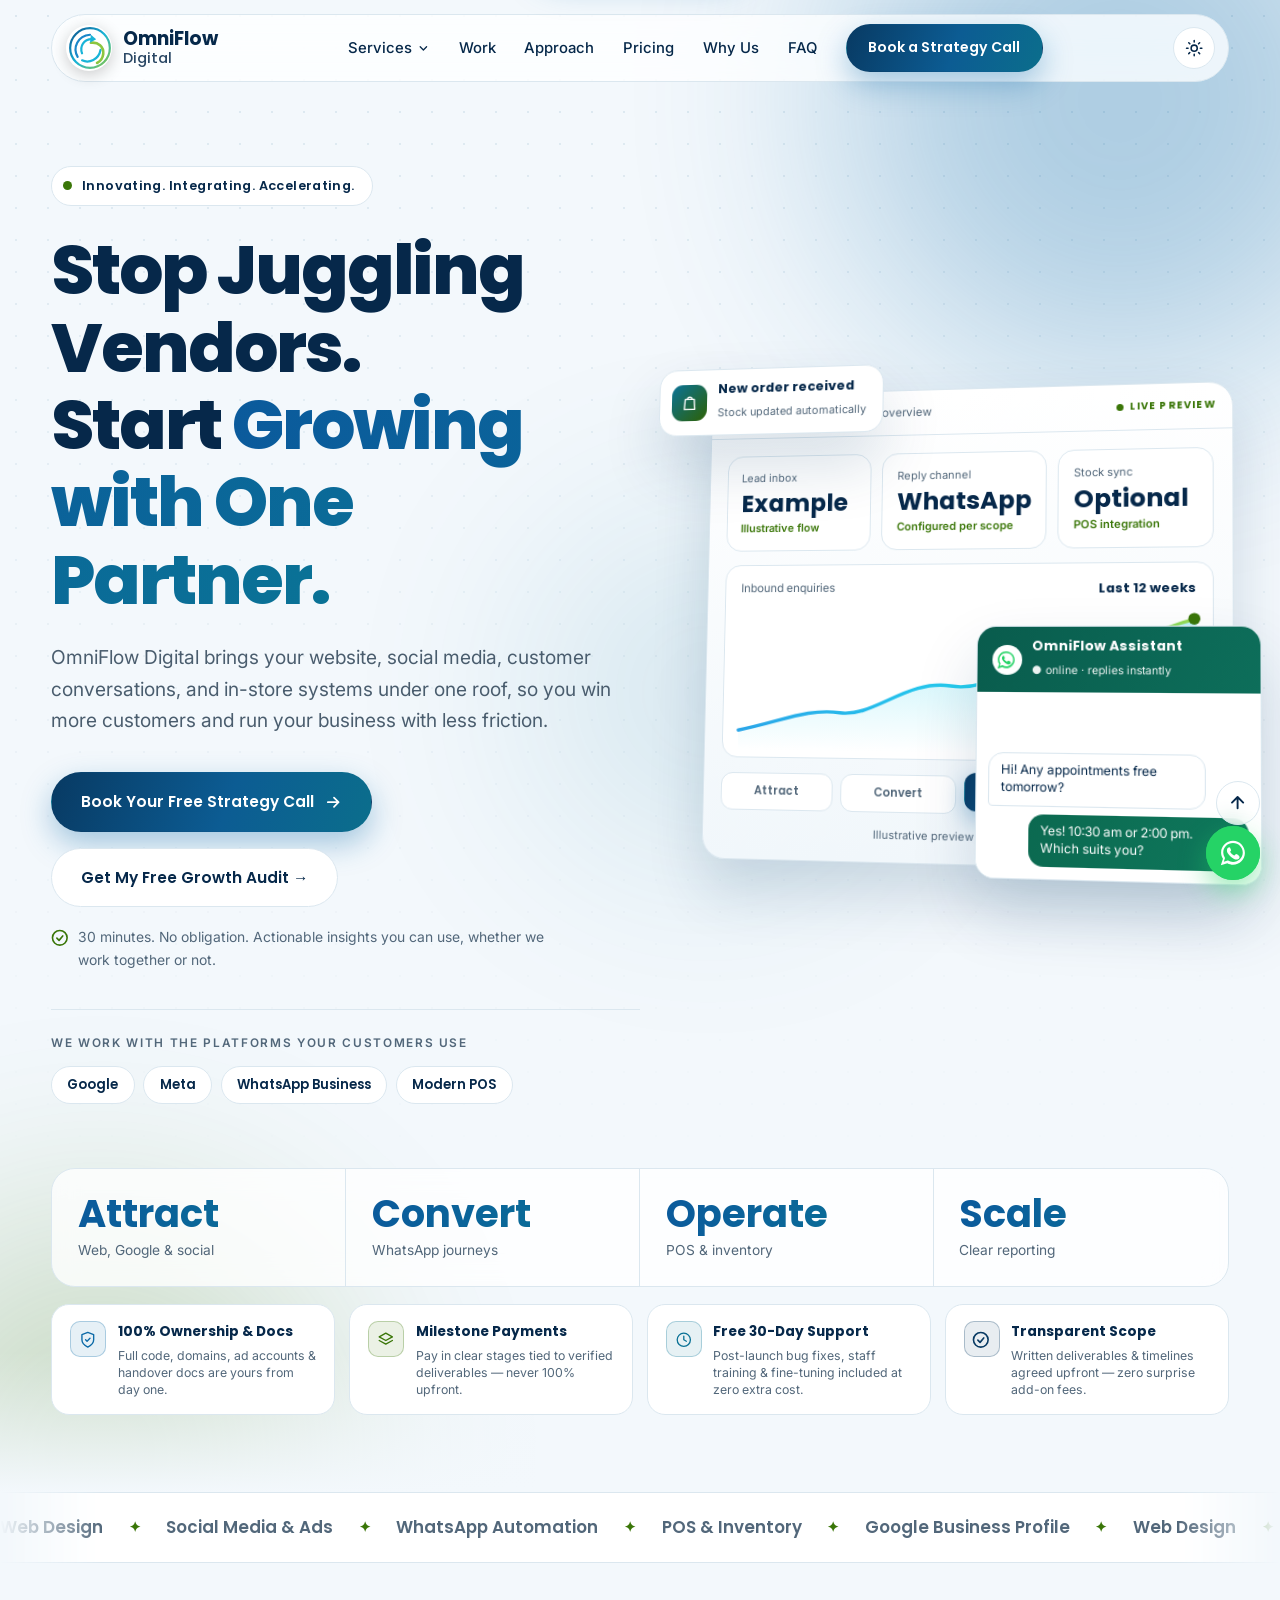
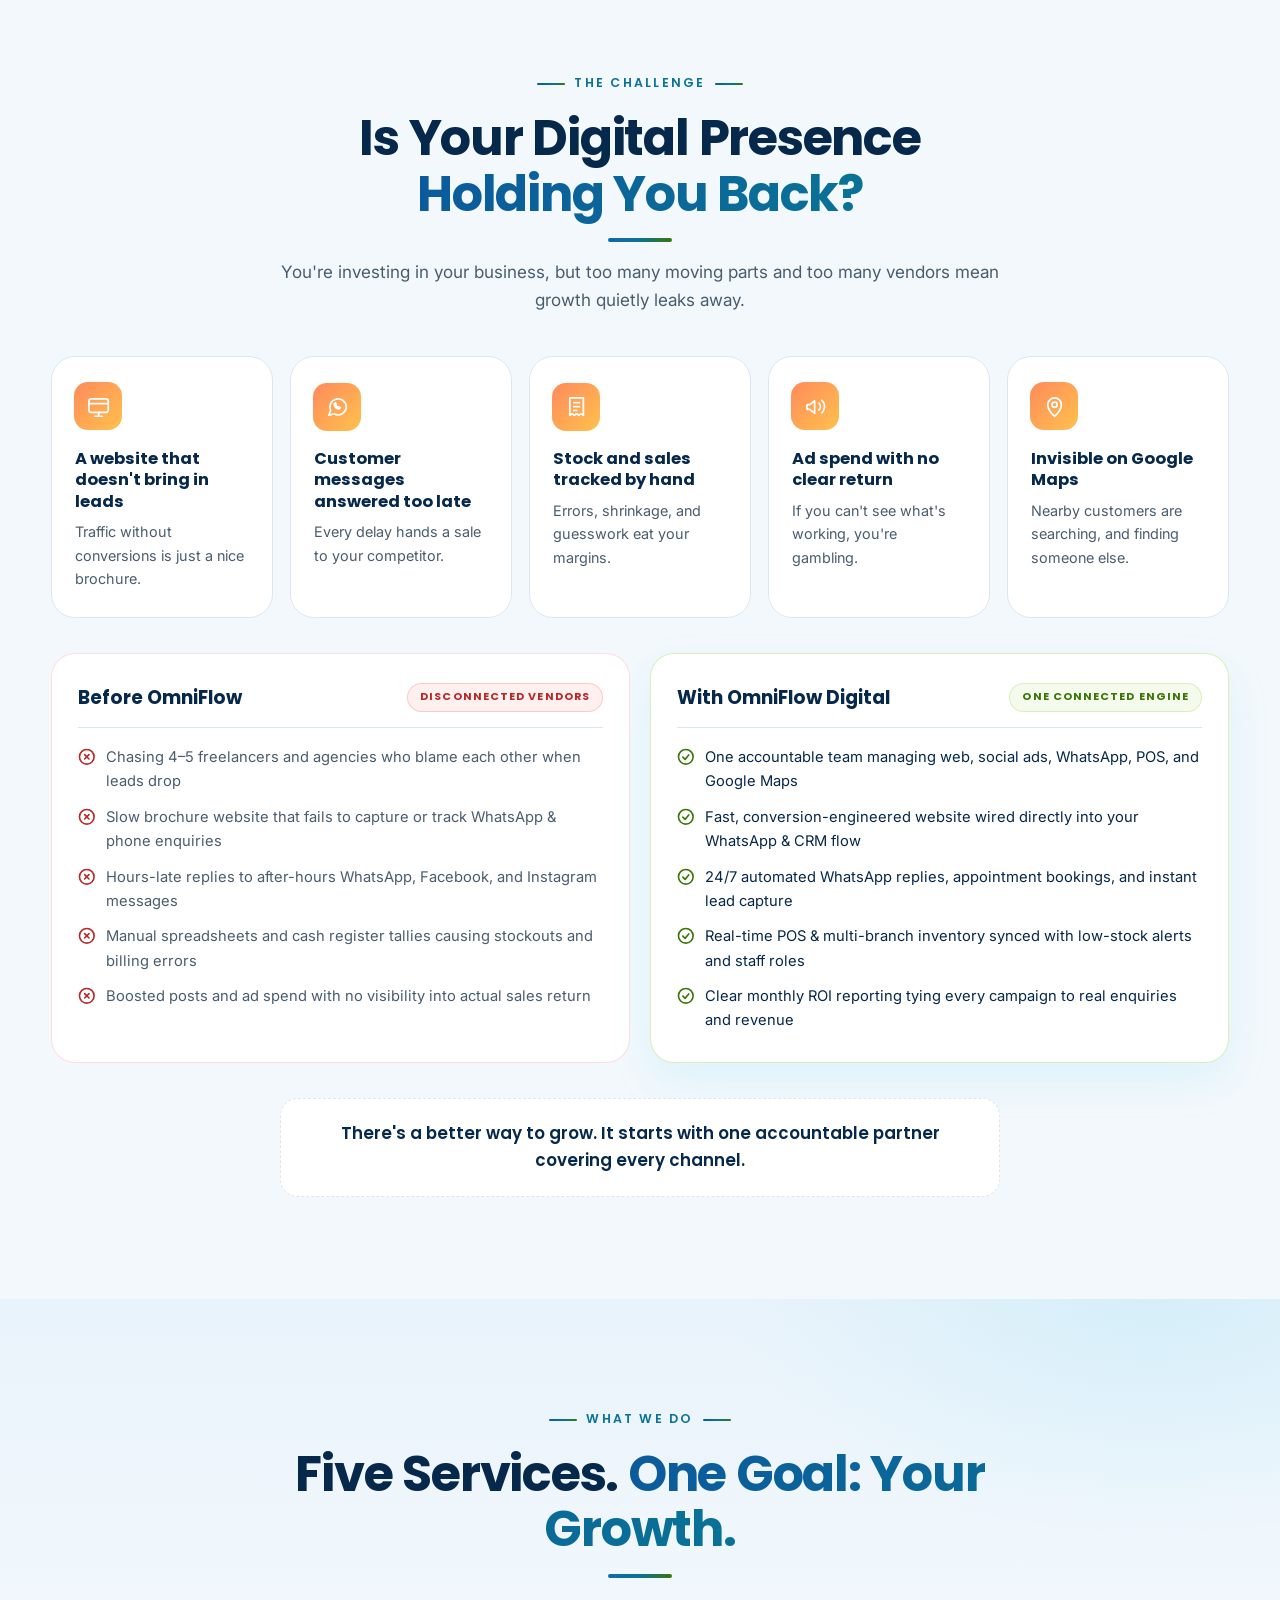
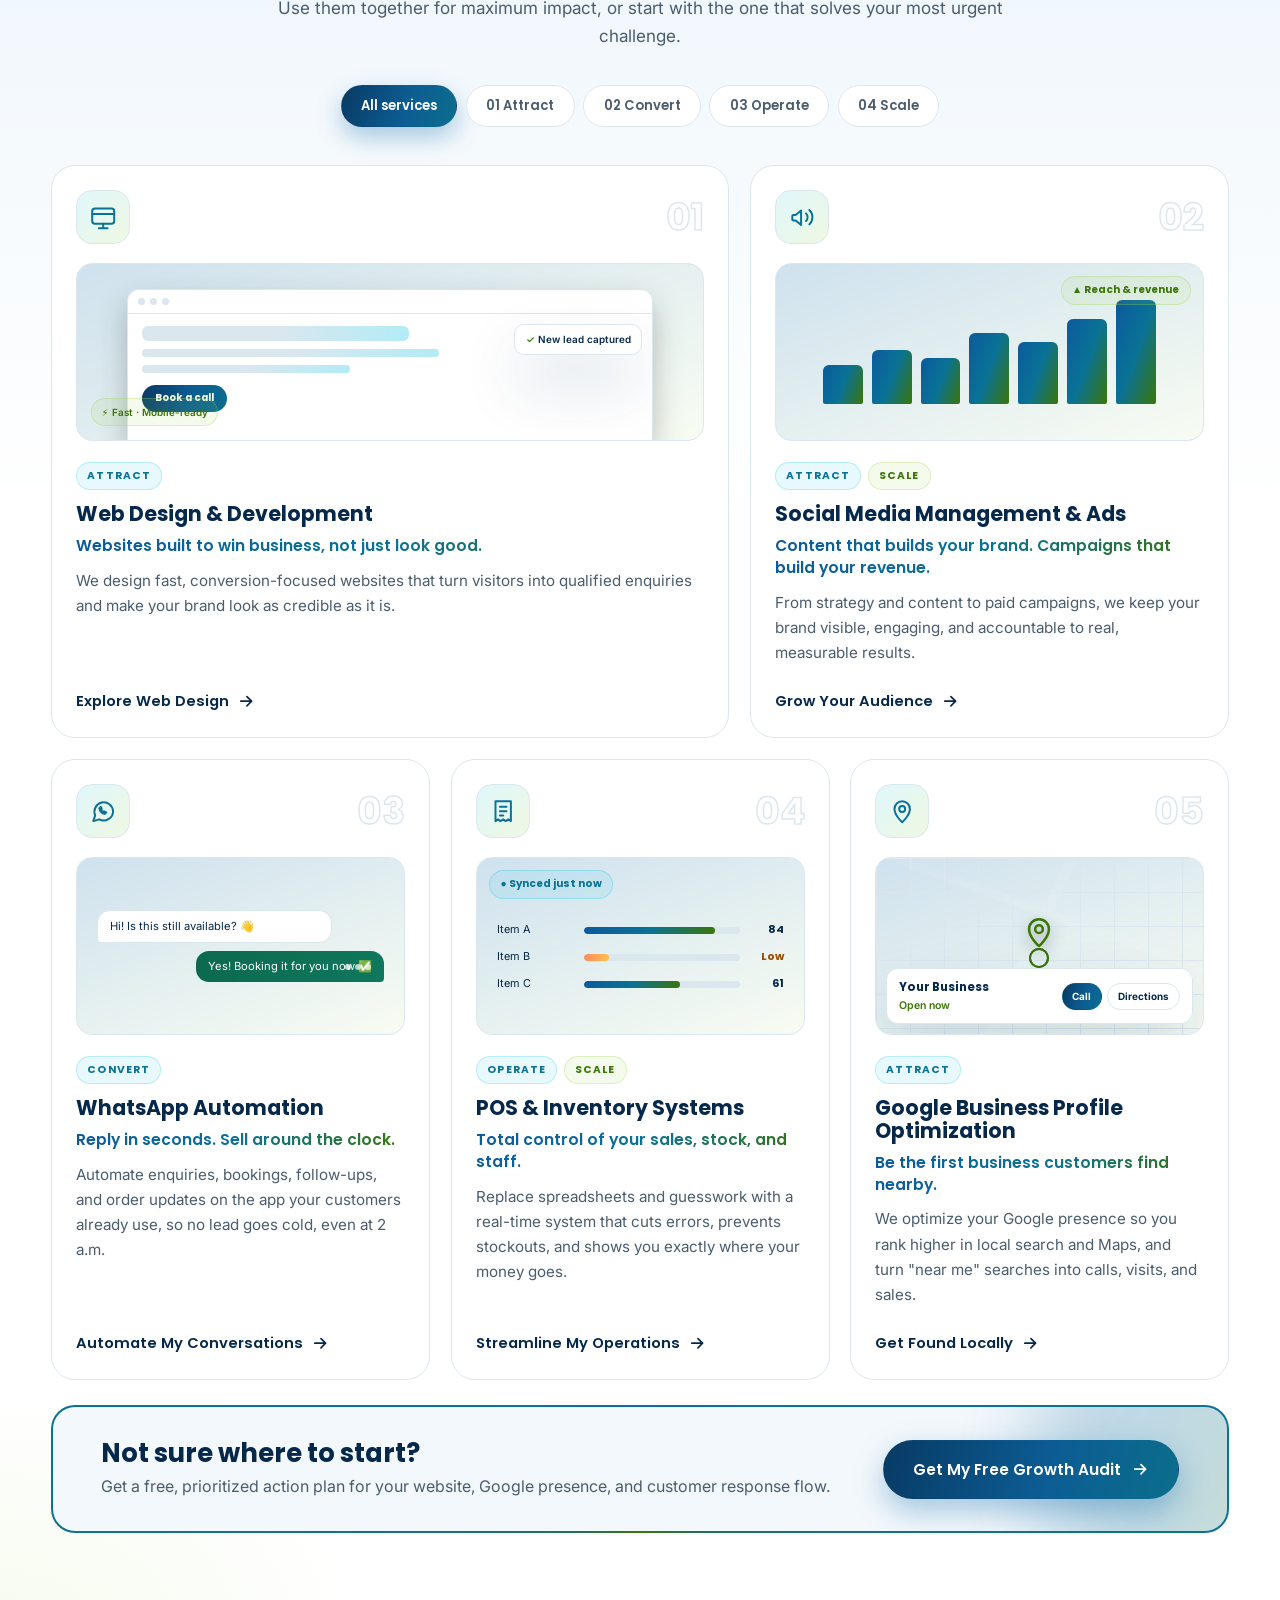
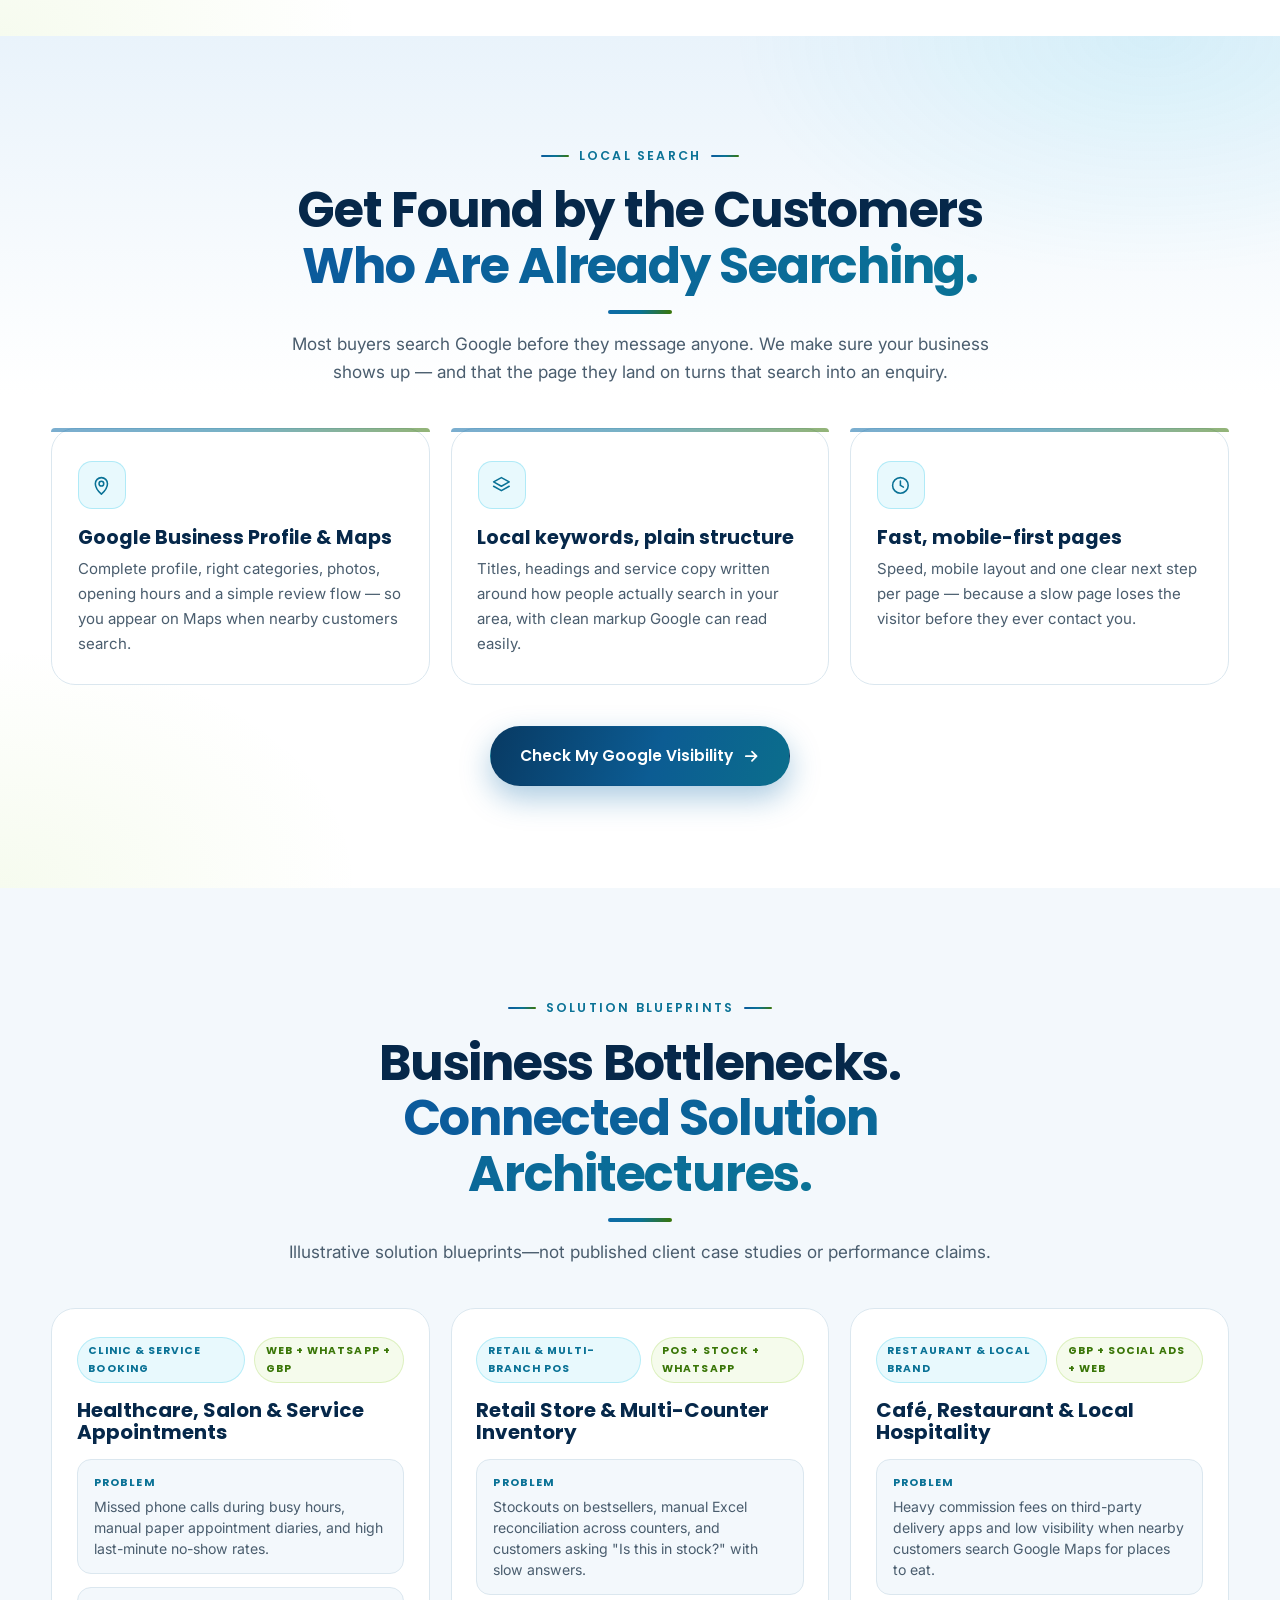
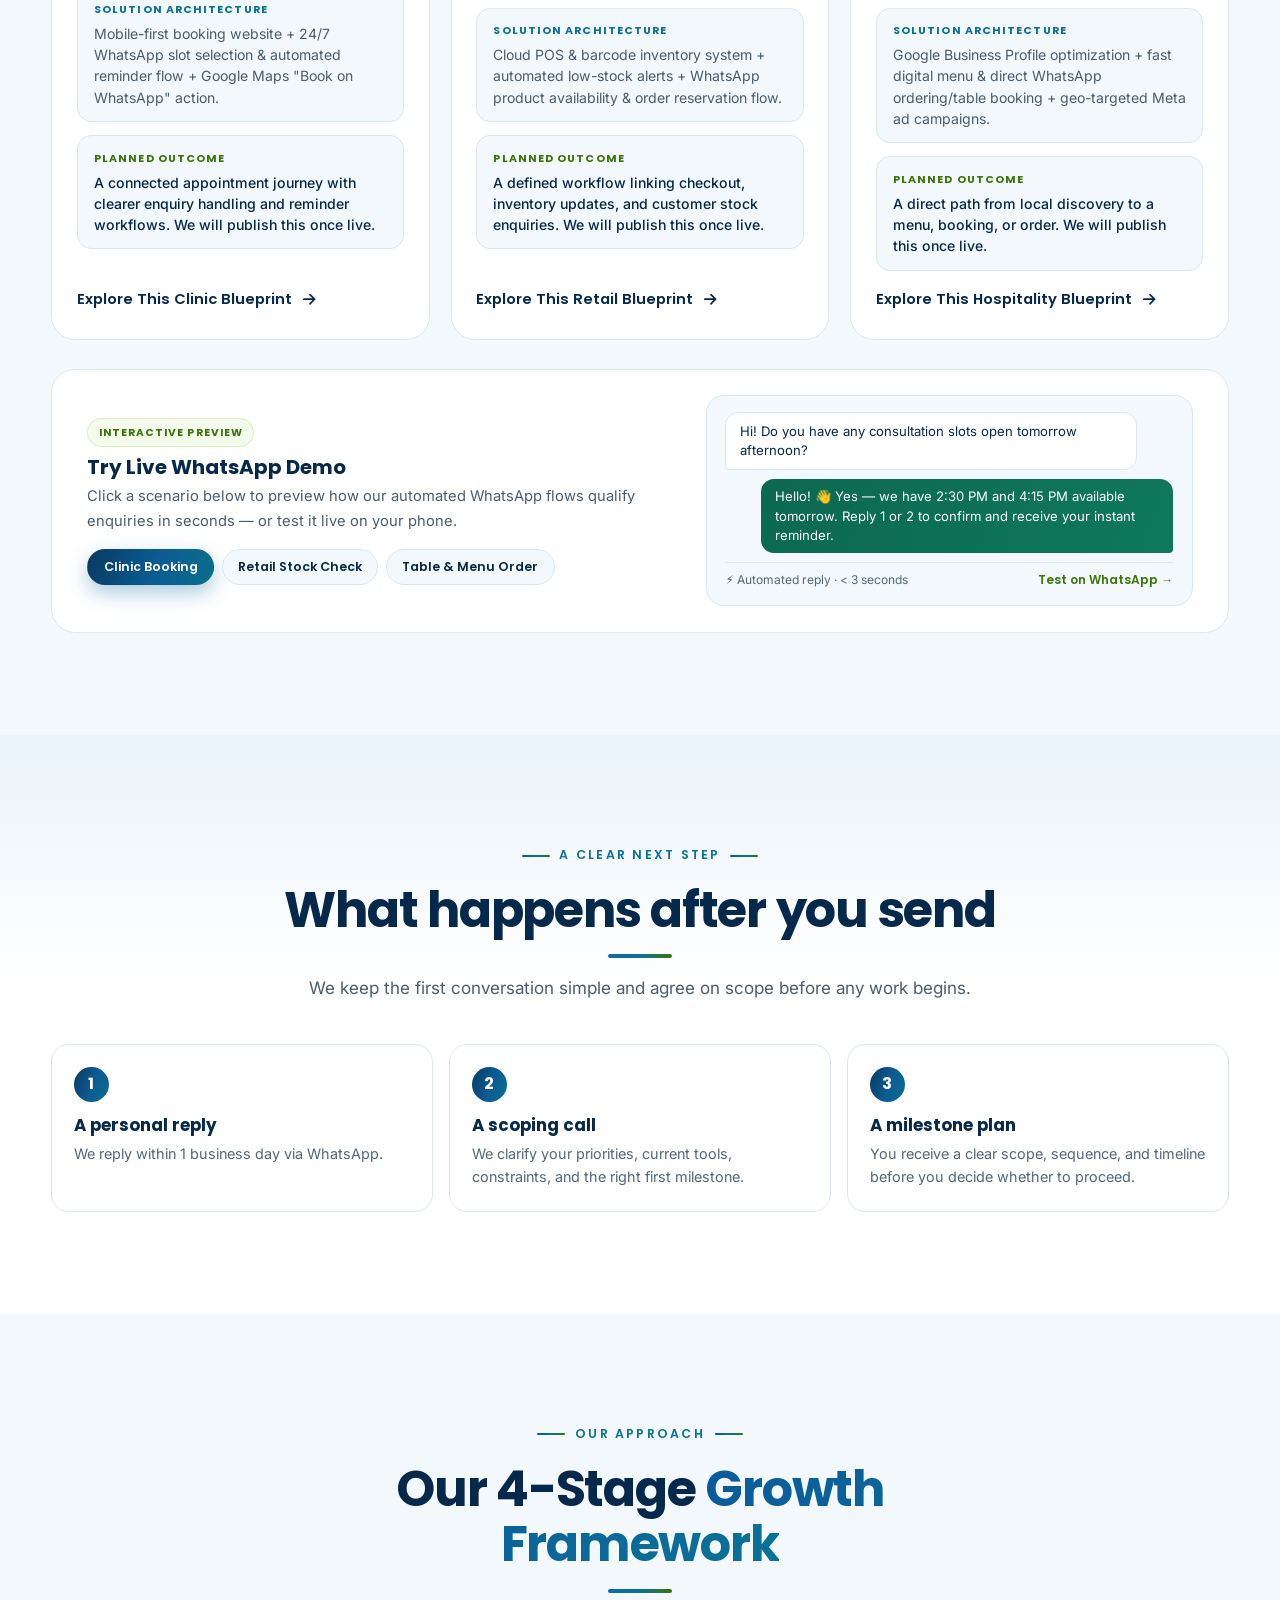
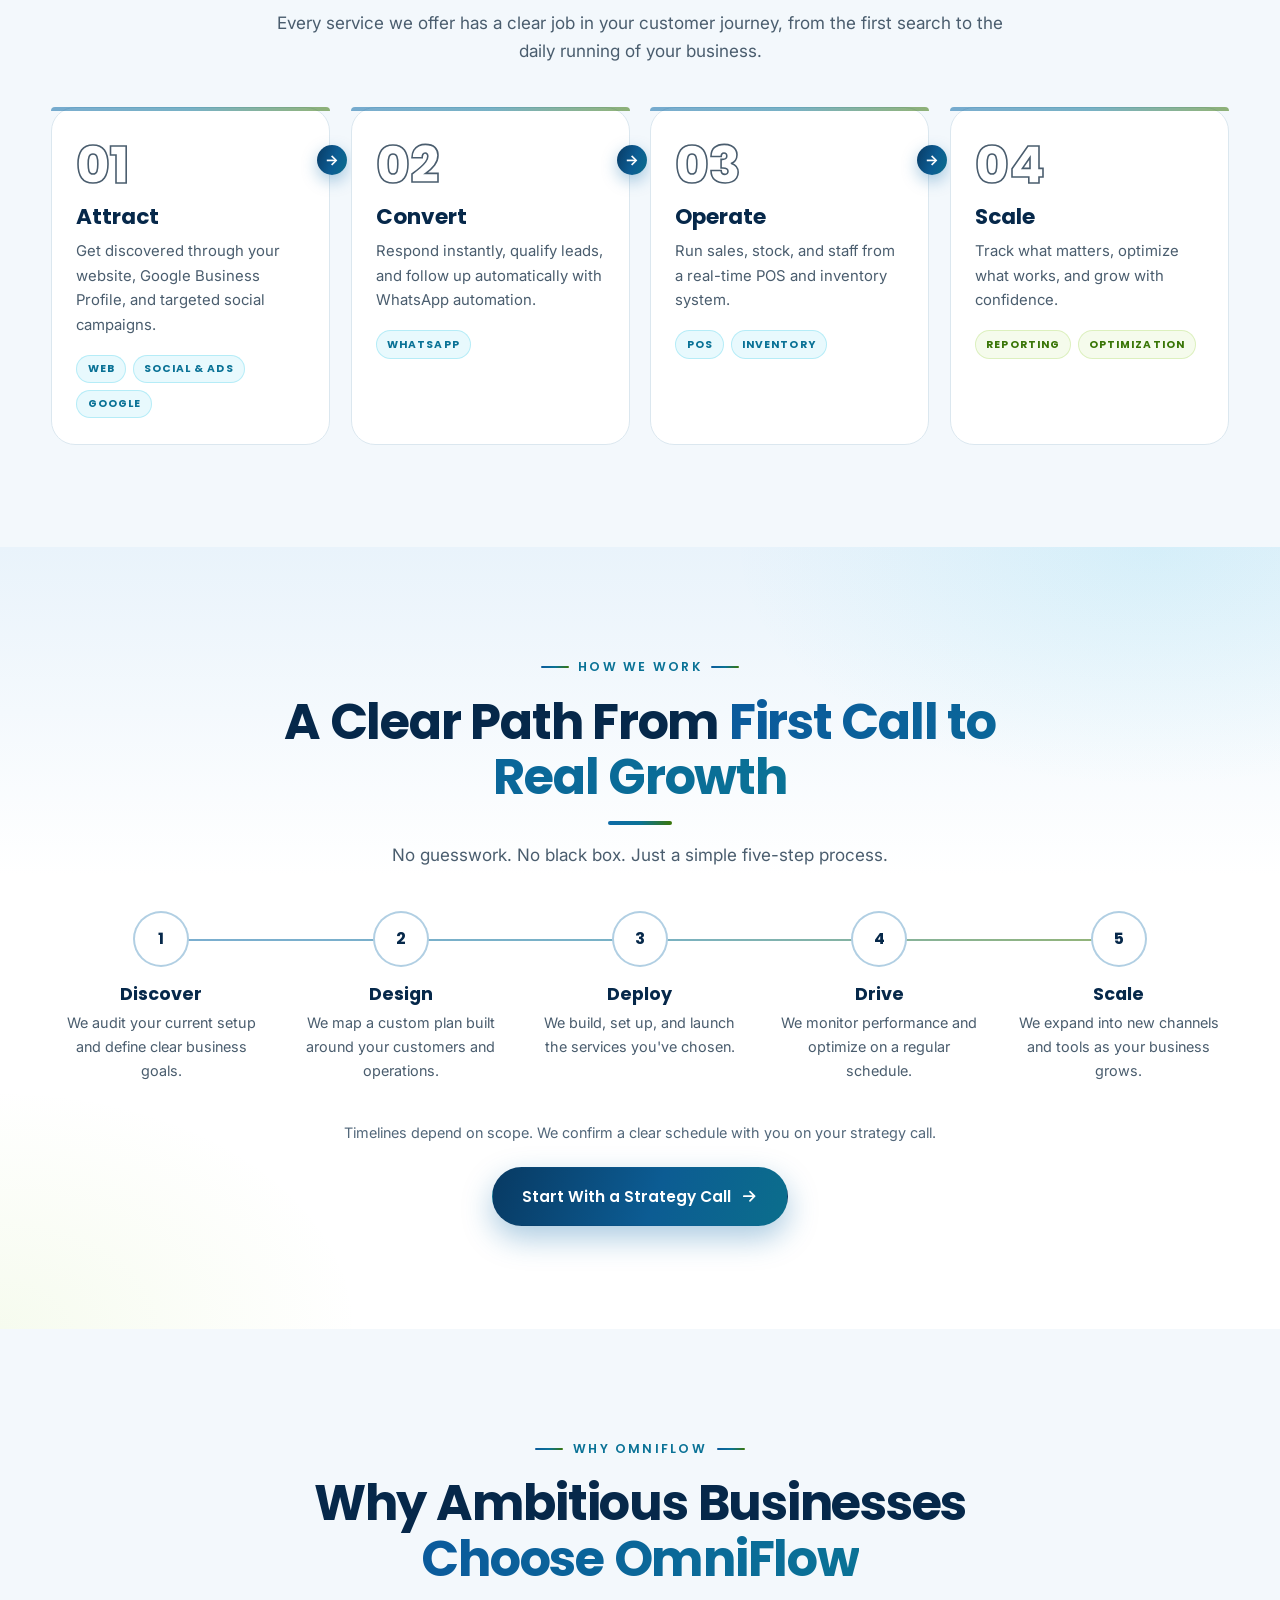
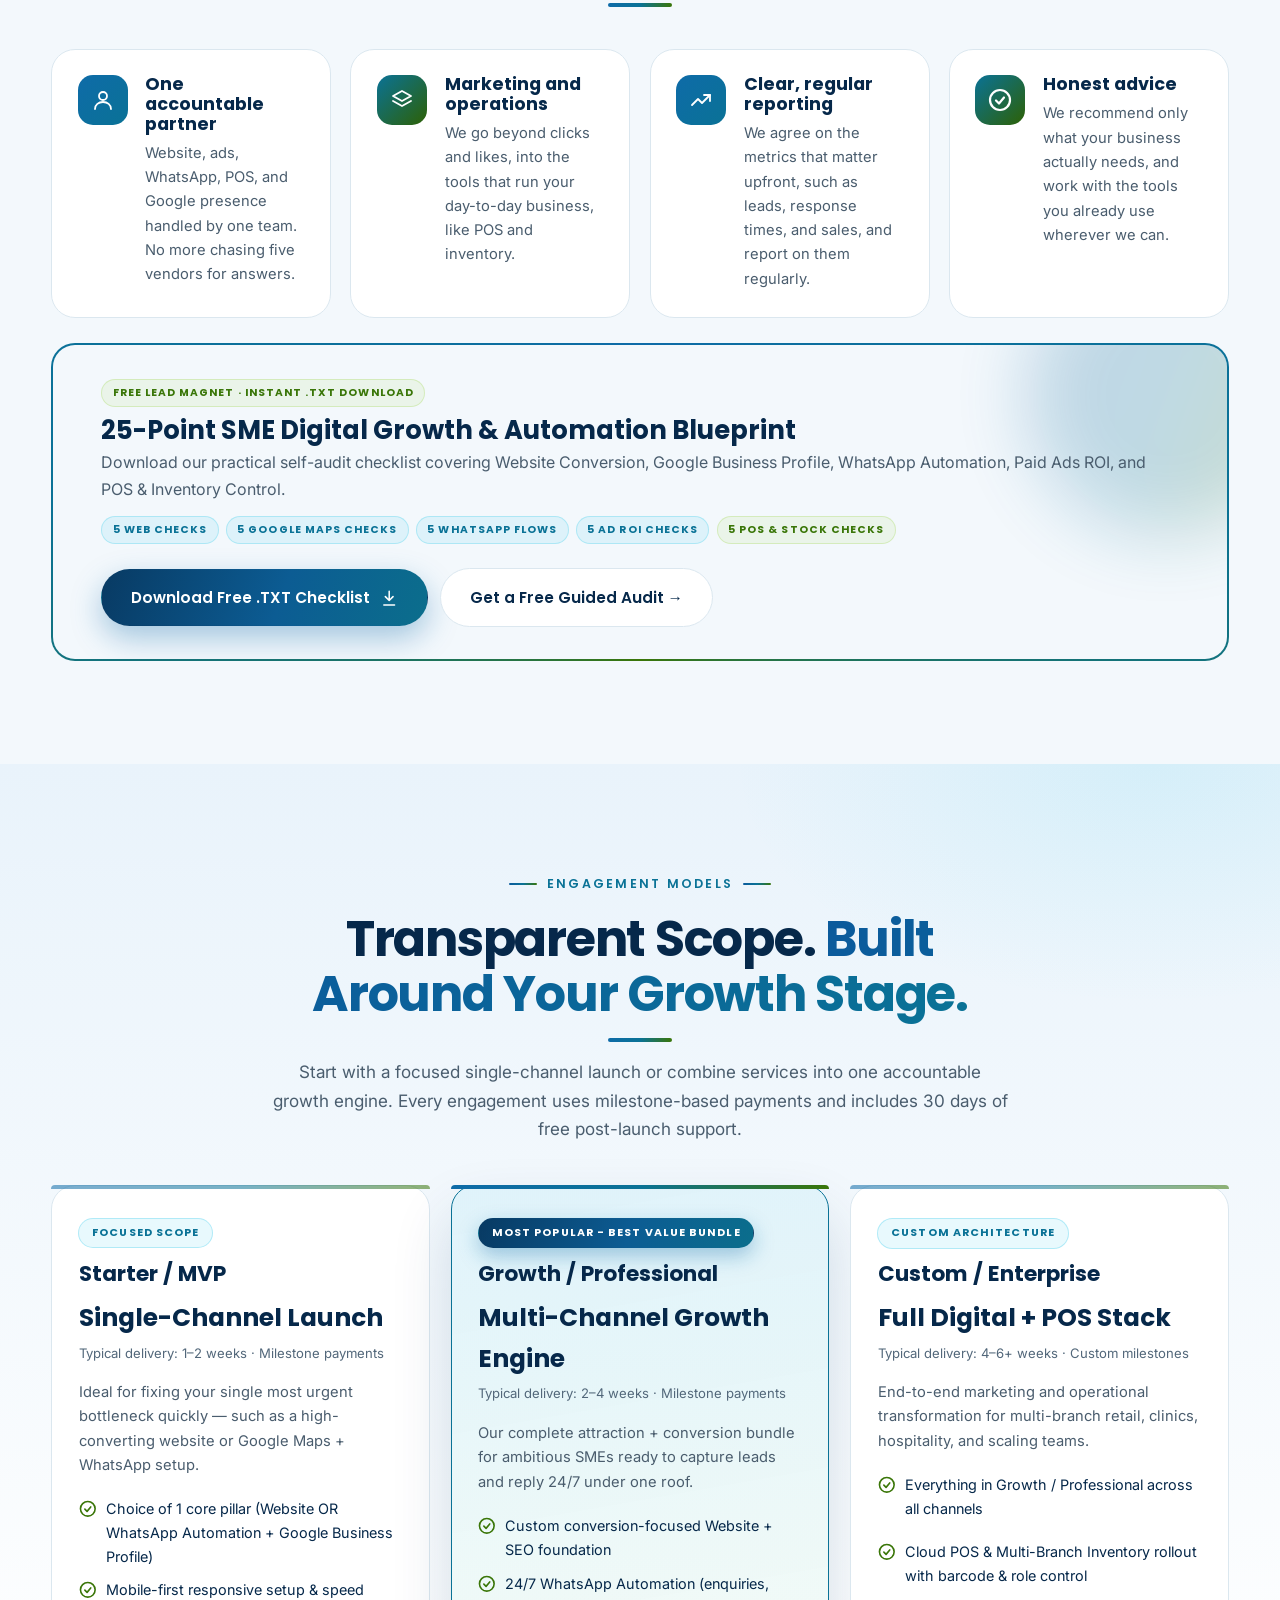
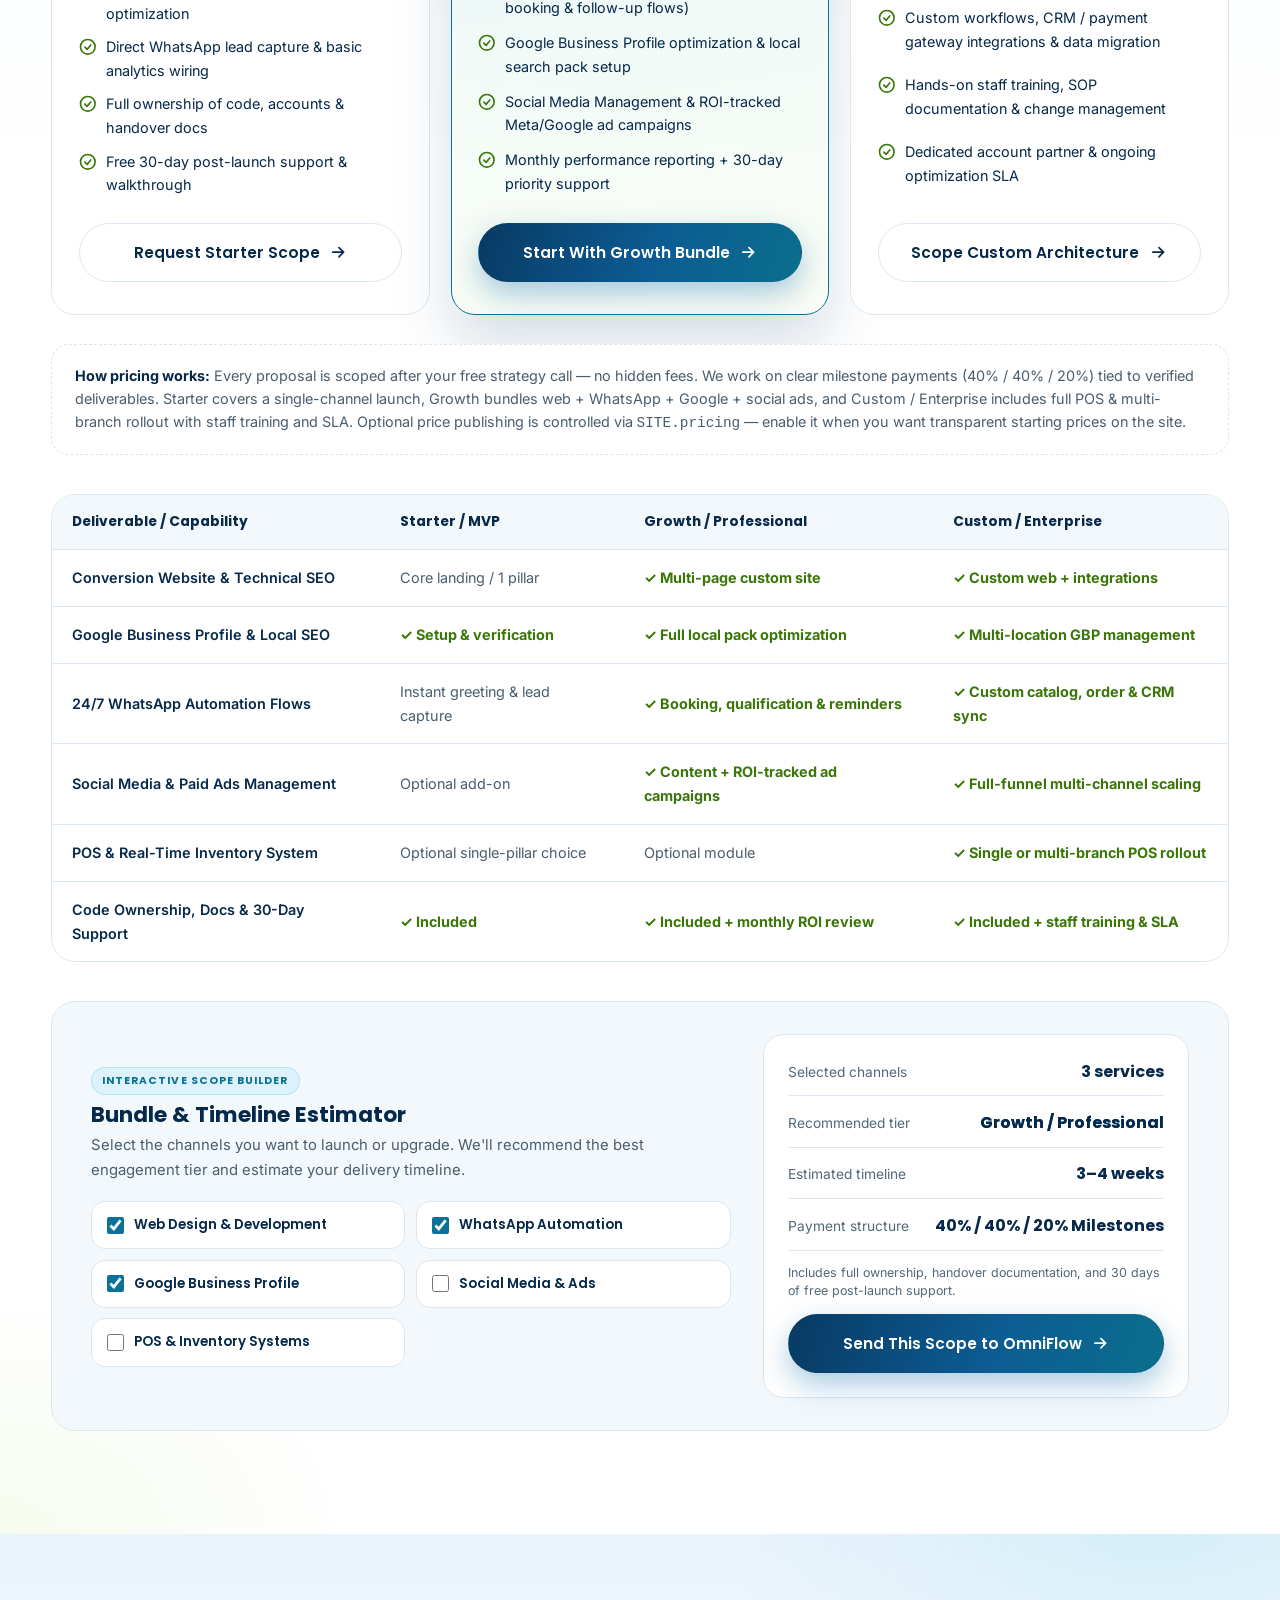
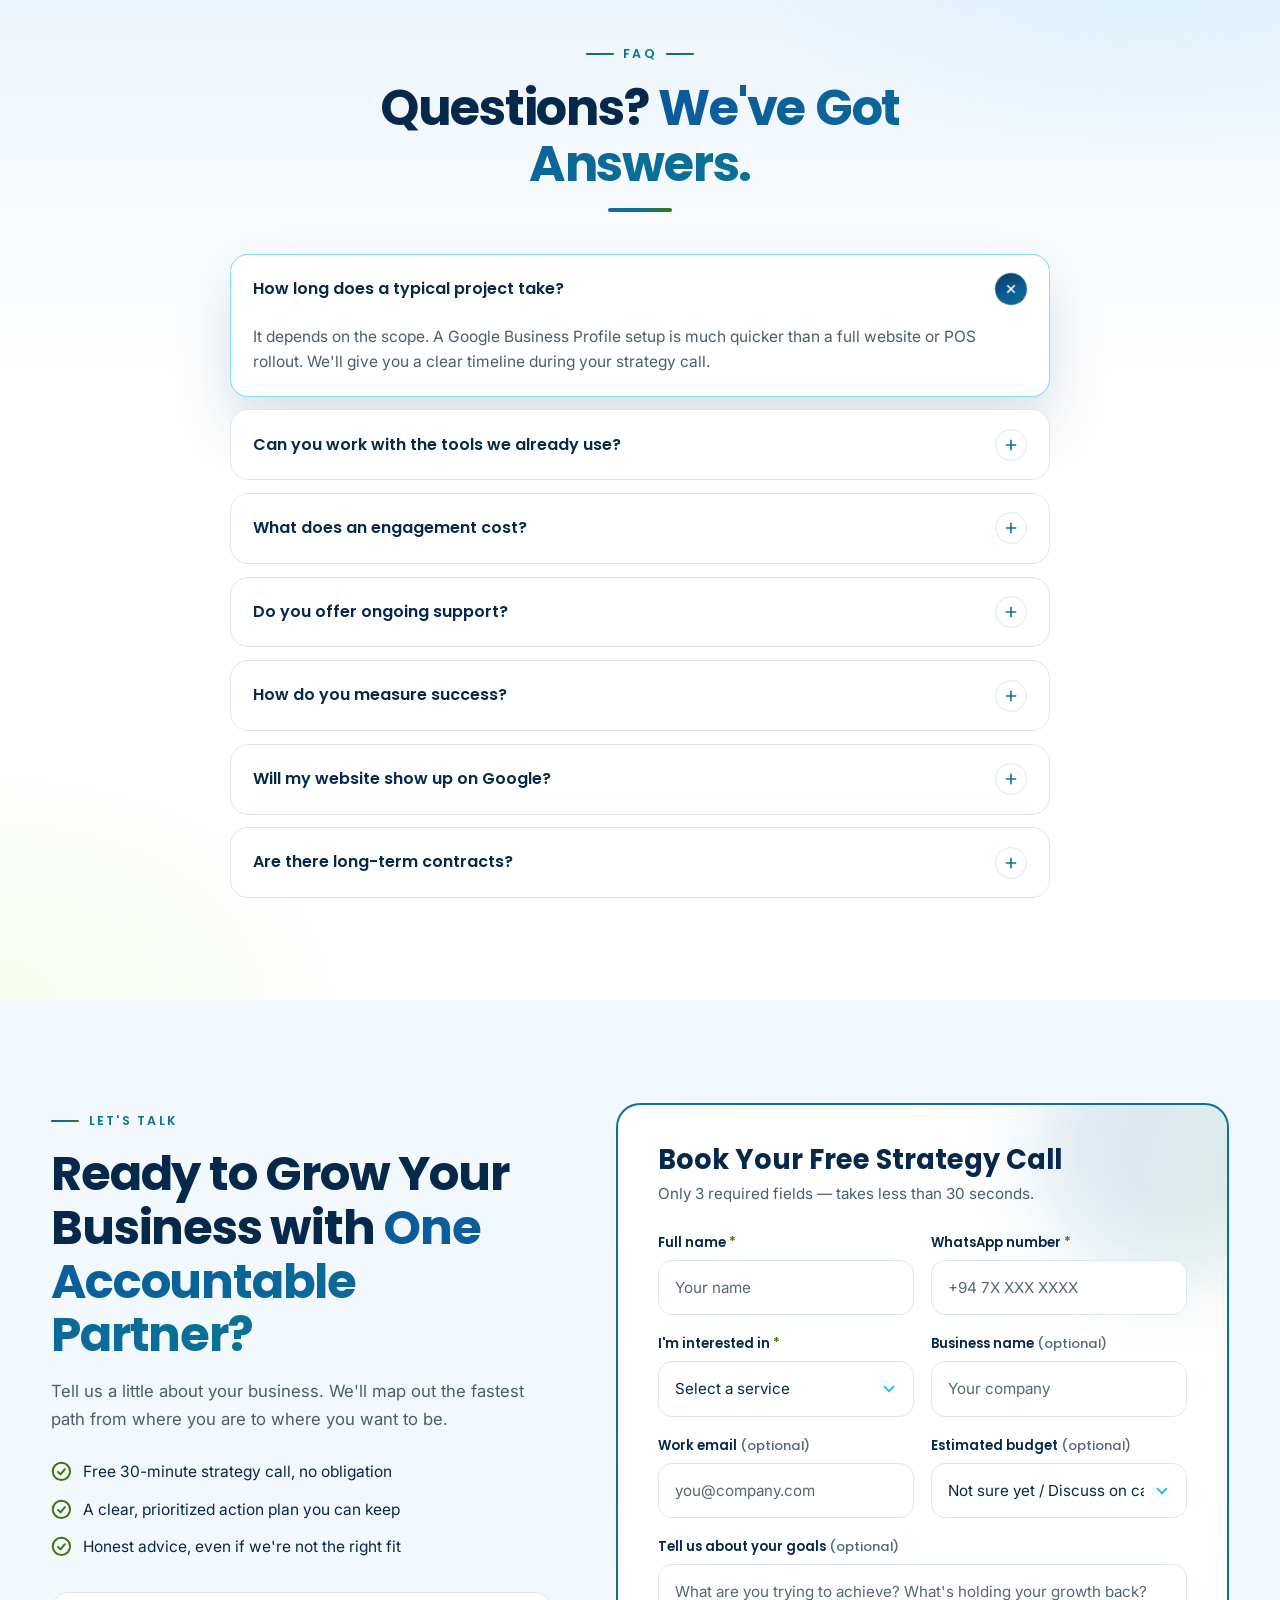
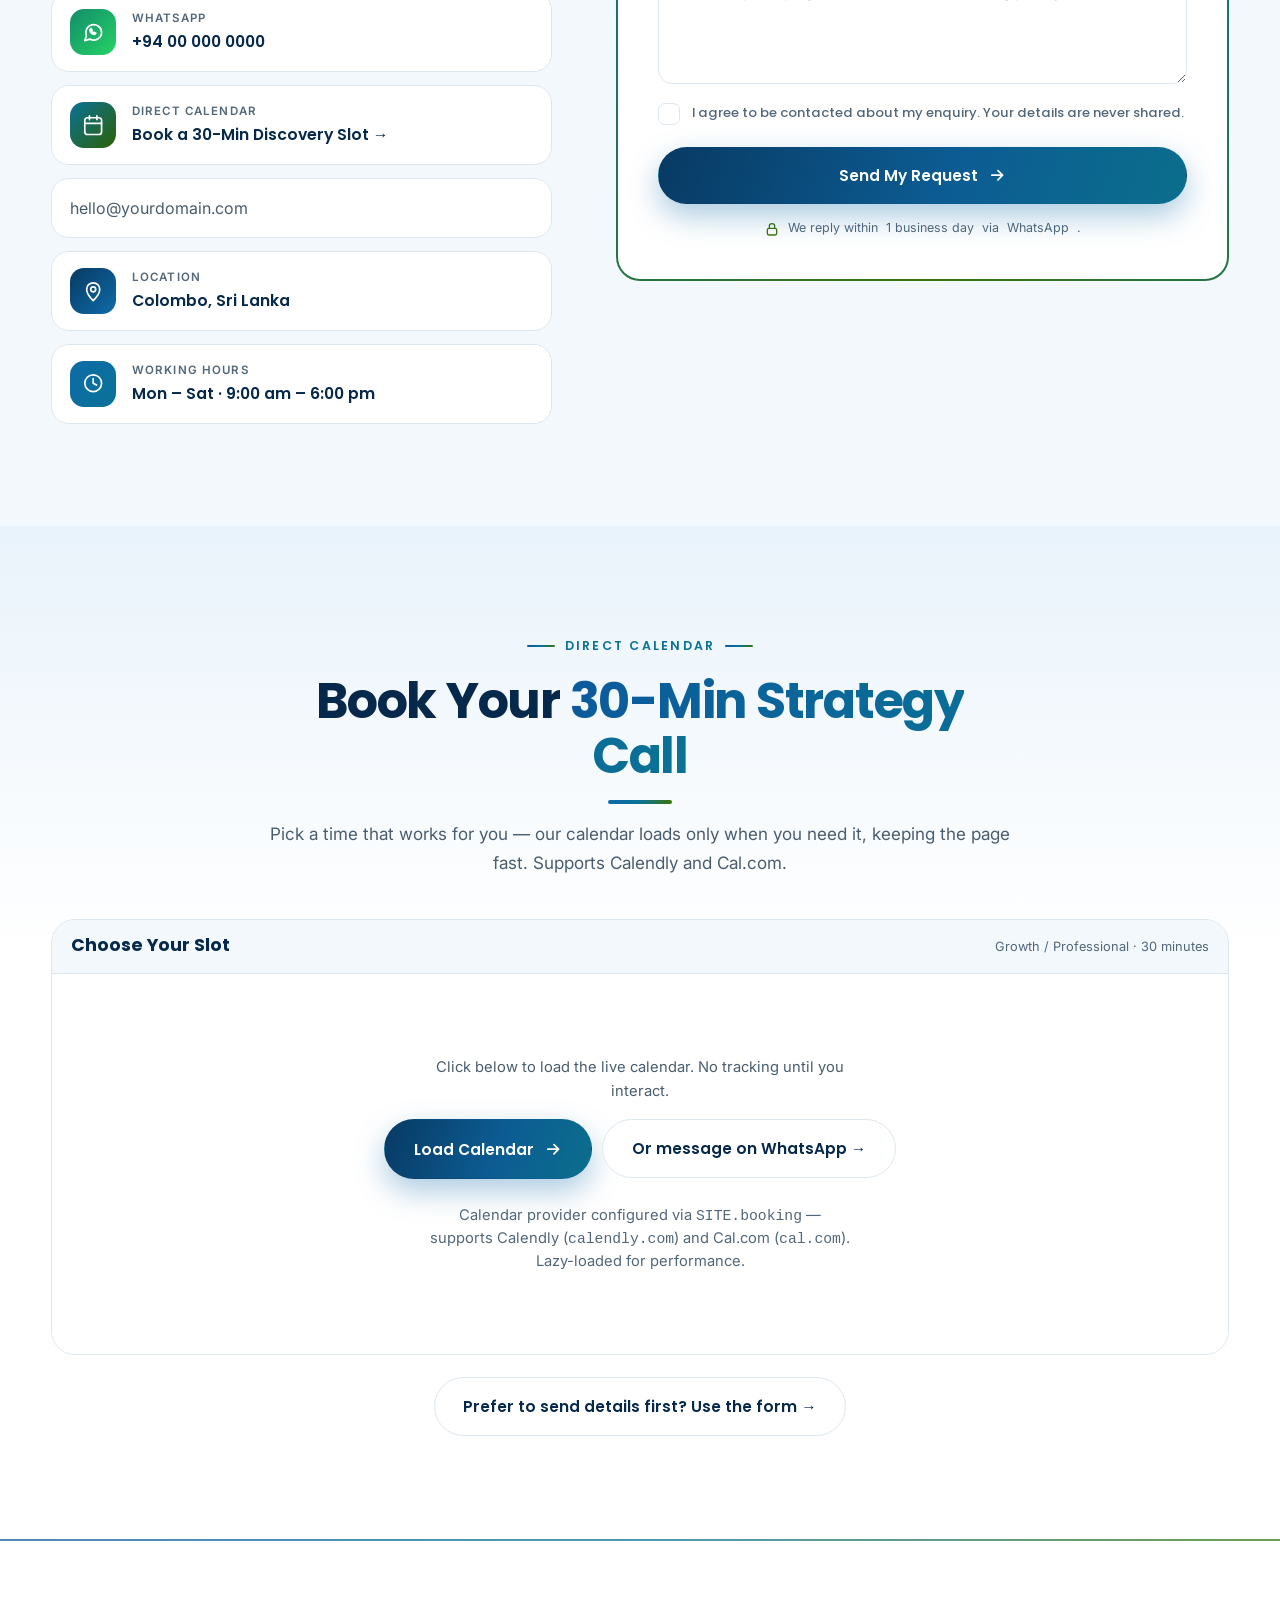
==== commit 423fda77: "Round 2: light-theme depth, local SEO section & FAQ schema sync Co-authored-by: arena-agent <2970537" ====
--- a/index.html
+++ b/index.html
@@ -95,11 +95,11 @@
 :root{
   --blue:#0e6ba8; --cyan:#22c6e8; --green:#9bd44a; --green-d:#6ea82a; --navy:#083a63;
 
-  --bg:#04172a; --bg-2:#071f36;
+  --bg:#04172a; --bg-2:#071f36; --wash:#0a2740;
   --card:rgba(255,255,255,.045);
   --dash:linear-gradient(160deg,rgba(255,255,255,.10),rgba(255,255,255,.03));
   --line:rgba(255,255,255,.1);
-  --ink:#f1f7fb; --text:#a7bccc; --muted:#7f97aa;
+  --ink:#f1f7fb; --text:#a7bccc; --muted:#86a0b4;
   --glass:rgba(6,26,46,.62);
   --shadow:0 30px 70px rgba(0,0,0,.45);
   --grad:linear-gradient(110deg,#2aa5e8 0%,#22d3ee 45%,#9bdc4a 100%);
@@ -122,7 +122,7 @@
 [data-theme="light"]{
   --blue:#0e6ba8; --cyan:#0a7296; --green:#3a7608; --green-d:#2d6105; --navy:#083a63;
 
-  --bg:#f3f8fc; --bg-2:#ffffff;
+  --bg:#f3f8fc; --bg-2:#ffffff; --wash:#e9f3fb;
   --card:#ffffff;
   --dash:linear-gradient(#ffffff,#f1f7fb);
   --line:#dbe7ef;
@@ -442,6 +442,14 @@
   width:36px;height:36px;flex:none;border-radius:10px;display:grid;place-items:center;
   font-size:1.1rem;color:var(--green);background:rgba(155,212,74,.12);border:1px solid rgba(155,212,74,.3);
 }
+.g-item:nth-child(1) .g-ico{color:#5eb3ea;background:rgba(14,107,168,.22);border-color:rgba(94,179,234,.38)}
+.g-item:nth-child(2) .g-ico{color:var(--green);background:rgba(155,212,74,.12);border-color:rgba(155,212,74,.3)}
+.g-item:nth-child(3) .g-ico{color:var(--cyan);background:rgba(34,198,232,.12);border-color:rgba(34,198,232,.3)}
+.g-item:nth-child(4) .g-ico{color:#8fb8dc;background:rgba(8,58,99,.45);border-color:rgba(143,184,220,.35)}
+[data-theme="light"] .g-item:nth-child(1) .g-ico{color:var(--blue);background:rgba(14,107,168,.10);border-color:rgba(14,107,168,.28)}
+[data-theme="light"] .g-item:nth-child(2) .g-ico{background:rgba(58,118,8,.10);border-color:rgba(58,118,8,.28)}
+[data-theme="light"] .g-item:nth-child(3) .g-ico{background:rgba(10,114,150,.10);border-color:rgba(10,114,150,.28)}
+[data-theme="light"] .g-item:nth-child(4) .g-ico{color:var(--navy);background:rgba(8,58,99,.09);border-color:rgba(8,58,99,.28)}
 .g-item b{display:block;font-family:'Poppins',sans-serif;font-size:.86rem;color:var(--ink);margin-bottom:.15rem}
 .g-item small{display:block;font-size:.77rem;color:var(--muted);line-height:1.4}
 
@@ -509,7 +517,7 @@
 ===================================================== */
 .sec{position:relative;padding:clamp(4.5rem,8vw,7.5rem) 0;overflow:hidden}
 .sec.bg1{background:var(--bg)}
-.sec.bg2{background:var(--bg-2)}
+.sec.bg2{background:linear-gradient(180deg,var(--wash),var(--bg-2) 42%)}
 .sec.glow::before{
   content:"";position:absolute;inset:0;pointer-events:none;
   background:radial-gradient(700px 400px at 90% 0%,rgba(34,198,232,.1),transparent 60%),radial-gradient(600px 400px at 0% 100%,rgba(155,212,74,.09),transparent 60%);
@@ -519,6 +527,7 @@
 .kicker{display:inline-flex;align-items:center;gap:.6rem;font-family:'Poppins',sans-serif;font-weight:600;font-size:.78rem;letter-spacing:.18em;text-transform:uppercase;margin-bottom:1rem;color:var(--cyan)}
 .kicker::before,.kicker::after{content:"";width:28px;height:2px;background:var(--grad);border-radius:2px}
 .section-head h2{font-size:clamp(1.9rem,4.2vw,3.1rem);font-weight:700;letter-spacing:-.025em;margin-bottom:1rem}
+.section-head h2::after{content:"";display:block;width:64px;height:4px;margin:1.05rem auto 0;border-radius:999px;background:linear-gradient(90deg,var(--blue),var(--cyan),var(--green))}
 .section-head p{font-size:1.07rem}
 .center-cta{display:flex;justify-content:center;margin-top:2.6rem}
 
@@ -722,15 +731,16 @@
 }
 .fw-card::before{
   content:"";position:absolute;top:-1px;left:-1px;right:-1px;height:4px;border-radius:var(--radius) var(--radius) 0 0;
-  background:var(--grad);scale:0 1;transform-origin:left;transition:scale .55s var(--ease);
+  background:linear-gradient(90deg,var(--blue),var(--cyan),var(--green));opacity:.55;transition:opacity .4s var(--ease);
 }
 .fw-card:hover{transform:translateY(-10px);border-color:rgba(34,198,232,.45);box-shadow:var(--shadow)}
-.fw-card:hover::before{scale:1 1}
+.fw-card:hover::before{opacity:1}
 .fw-card:not(:last-child)::after{
   content:"→";position:absolute;z-index:2;right:-1.15rem;top:2.3rem;width:30px;height:30px;border-radius:50%;
   display:grid;place-items:center;font-size:.9rem;font-weight:700;color:var(--btn-fg);background:var(--btn-bg);box-shadow:0 6px 16px var(--btn-glow);
 }
-.fw-num{font-family:'Poppins',sans-serif;font-weight:800;font-size:3.2rem;line-height:1;color:transparent;-webkit-text-stroke:1.5px var(--line);margin-bottom:.9rem;transition:-webkit-text-stroke-color .4s}
+.fw-num{font-family:'Poppins',sans-serif;font-weight:800;font-size:3.2rem;line-height:1;color:transparent;-webkit-text-stroke:1.6px var(--text);margin-bottom:.9rem;transition:-webkit-text-stroke-color .4s}
+@supports not (-webkit-text-stroke:1px #000){.fw-num{color:var(--muted)}}
 .fw-card:hover .fw-num{-webkit-text-stroke-color:var(--cyan)}
 .fw-card h3{font-size:1.35rem;margin-bottom:.6rem}
 .fw-card p{font-size:.93rem;margin-bottom:1.1rem}
@@ -747,6 +757,7 @@
   font-family:'Poppins',sans-serif;font-weight:700;color:var(--ink);background:var(--bg-2);border:2px solid var(--line);
   transition:all .45s var(--ease);
 }
+.step .num{border-color:rgba(14,107,168,.32)}
 .step:hover .num{color:var(--btn-fg);background:var(--btn-bg);border-color:transparent;scale:1.12;box-shadow:0 12px 26px var(--btn-glow)}
 .step h3{font-size:1.1rem;margin-bottom:.4rem}
 .step p{font-size:.9rem}
@@ -830,6 +841,11 @@
   border-radius:var(--radius);background:var(--card);border:1px solid var(--line);
   transition:transform .45s var(--ease),border-color .35s,box-shadow .45s;
 }
+.p-tier::before{
+  content:"";position:absolute;top:-1px;left:-1px;right:-1px;height:4px;border-radius:var(--radius) var(--radius) 0 0;
+  background:linear-gradient(90deg,var(--blue),var(--cyan),var(--green));opacity:.55;transition:opacity .4s var(--ease);
+}
+.p-tier:hover::before,.p-tier.featured::before{opacity:1}
 .p-tier:hover{transform:translateY(-8px);border-color:rgba(34,198,232,.45);box-shadow:var(--shadow)}
 .p-tier.featured{
   border-color:var(--cyan);background:linear-gradient(170deg,rgba(34,198,232,.09),rgba(155,212,74,.06));
@@ -895,6 +911,24 @@
   backdrop-filter:blur(18px);-webkit-backdrop-filter:blur(18px);
 }
 .m-bar .btn{width:100%;padding:.72rem 1rem;font-size:.84rem}
+
+/* =====================================================
+   LOCAL SEO (#seo)
+===================================================== */
+.seo-grid{display:grid;grid-template-columns:repeat(3,1fr);gap:1.3rem}
+.seo-card{
+  position:relative;padding:2rem 1.6rem 1.7rem;border-radius:var(--radius);background:var(--card);border:1px solid var(--line);
+  transition:transform .45s var(--ease),border-color .35s,box-shadow .45s;
+}
+.seo-card::before{
+  content:"";position:absolute;top:-1px;left:-1px;right:-1px;height:4px;border-radius:var(--radius) var(--radius) 0 0;
+  background:linear-gradient(90deg,var(--blue),var(--cyan),var(--green));opacity:.55;transition:opacity .4s var(--ease);
+}
+.seo-card:hover{transform:translateY(-8px);border-color:rgba(34,198,232,.45);box-shadow:var(--shadow)}
+.seo-card:hover::before{opacity:1}
+.seo-ico{width:48px;height:48px;border-radius:14px;display:grid;place-items:center;margin-bottom:1.1rem;font-size:1.3rem;color:var(--cyan);background:rgba(34,198,232,.1);border:1px solid rgba(34,198,232,.28)}
+.seo-card h3{font-size:1.2rem;margin-bottom:.55rem}
+.seo-card p{font-size:.94rem}
 
 /* =====================================================
    FAQ
@@ -1063,6 +1097,7 @@
   .contact-info > p{max-width:none}
   .f-grid{grid-template-columns:1fr 1fr}
 }
+@media (max-width:900px){.seo-grid{grid-template-columns:1fr}}
 @media (max-width:960px){
   .menu-toggle{display:flex}
   .nav-links{
@@ -1233,7 +1268,12 @@
         {
           "@type": "Question",
           "name": "How do you measure success?",
-          "acceptedAnswer": { "@type": "Answer", "text": "We agree on key metrics upfront, such as enquiries, response times, sales and cost savings, and report on them regularly so you always see what your investment is delivering." }
+          "acceptedAnswer": { "@type": "Answer", "text": "We agree on key metrics upfront, such as enquiries, response times, sales, and cost savings, and report on them regularly so you always see what your investment is delivering." }
+        },
+        {
+          "@type": "Question",
+          "name": "Will my website show up on Google?",
+          "acceptedAnswer": { "@type": "Answer", "text": "Search visibility is a process, not a switch. We set the fundamentals up properly — Google Business Profile, on-page structure, speed and content — and report on rankings and enquiries as they build. Nobody honest can promise a #1 position, but you will always know what is being worked on and what it is producing." }
         },
         {
           "@type": "Question",
@@ -1651,6 +1691,39 @@
       </div>
     </div>
 
+  </div>
+</section>
+
+<!-- ============ LOCAL SEO ============ -->
+<section class="sec bg2 glow" id="seo">
+  <div class="container">
+    <div class="section-head reveal">
+      <span class="kicker">Local Search</span>
+      <h2>Get Found by the Customers <span class="gt">Who Are Already Searching.</span></h2>
+      <p>Most buyers search Google before they message anyone. We make sure your business shows up — and that the page they land on turns that search into an enquiry.</p>
+    </div>
+
+    <div class="seo-grid">
+      <article class="seo-card reveal">
+        <div class="seo-ico"><svg class="ic"><use href="#i-pin"/></svg></div>
+        <h3>Google Business Profile &amp; Maps</h3>
+        <p>Complete profile, right categories, photos, opening hours and a simple review flow — so you appear on Maps when nearby customers search.</p>
+      </article>
+      <article class="seo-card reveal" style="--d:.1s">
+        <div class="seo-ico"><svg class="ic"><use href="#i-layers"/></svg></div>
+        <h3>Local keywords, plain structure</h3>
+        <p>Titles, headings and service copy written around how people actually search in your area, with clean markup Google can read easily.</p>
+      </article>
+      <article class="seo-card reveal" style="--d:.2s">
+        <div class="seo-ico"><svg class="ic"><use href="#i-clock"/></svg></div>
+        <h3>Fast, mobile-first pages</h3>
+        <p>Speed, mobile layout and one clear next step per page — because a slow page loses the visitor before they ever contact you.</p>
+      </article>
+    </div>
+
+    <div class="center-cta reveal">
+      <a href="#contact" class="btn btn-primary" data-magnetic data-interest="Google Business Profile Optimization">Check My Google Visibility <svg class="ic"><use href="#i-arrow"/></svg></a>
+    </div>
   </div>
 </section>
 
@@ -2079,6 +2152,10 @@
       <details>
         <summary>How do you measure success? <span class="pm"><svg class="ic"><use href="#i-plus"/></svg></span></summary>
         <div class="ans">We agree on key metrics upfront, such as enquiries, response times, sales, and cost savings, and report on them regularly so you always see what your investment is delivering.</div>
+      </details>
+      <details>
+        <summary>Will my website show up on Google? <span class="pm"><svg class="ic"><use href="#i-plus"/></svg></span></summary>
+        <div class="ans">Search visibility is a process, not a switch. We set the fundamentals up properly — Google Business Profile, on-page structure, speed and content — and report on rankings and enquiries as they build. Nobody honest can promise a #1 position, but you will always know what is being worked on and what it is producing.</div>
       </details>
       <details>
         <summary>Are there long-term contracts? <span class="pm"><svg class="ic"><use href="#i-plus"/></svg></span></summary>
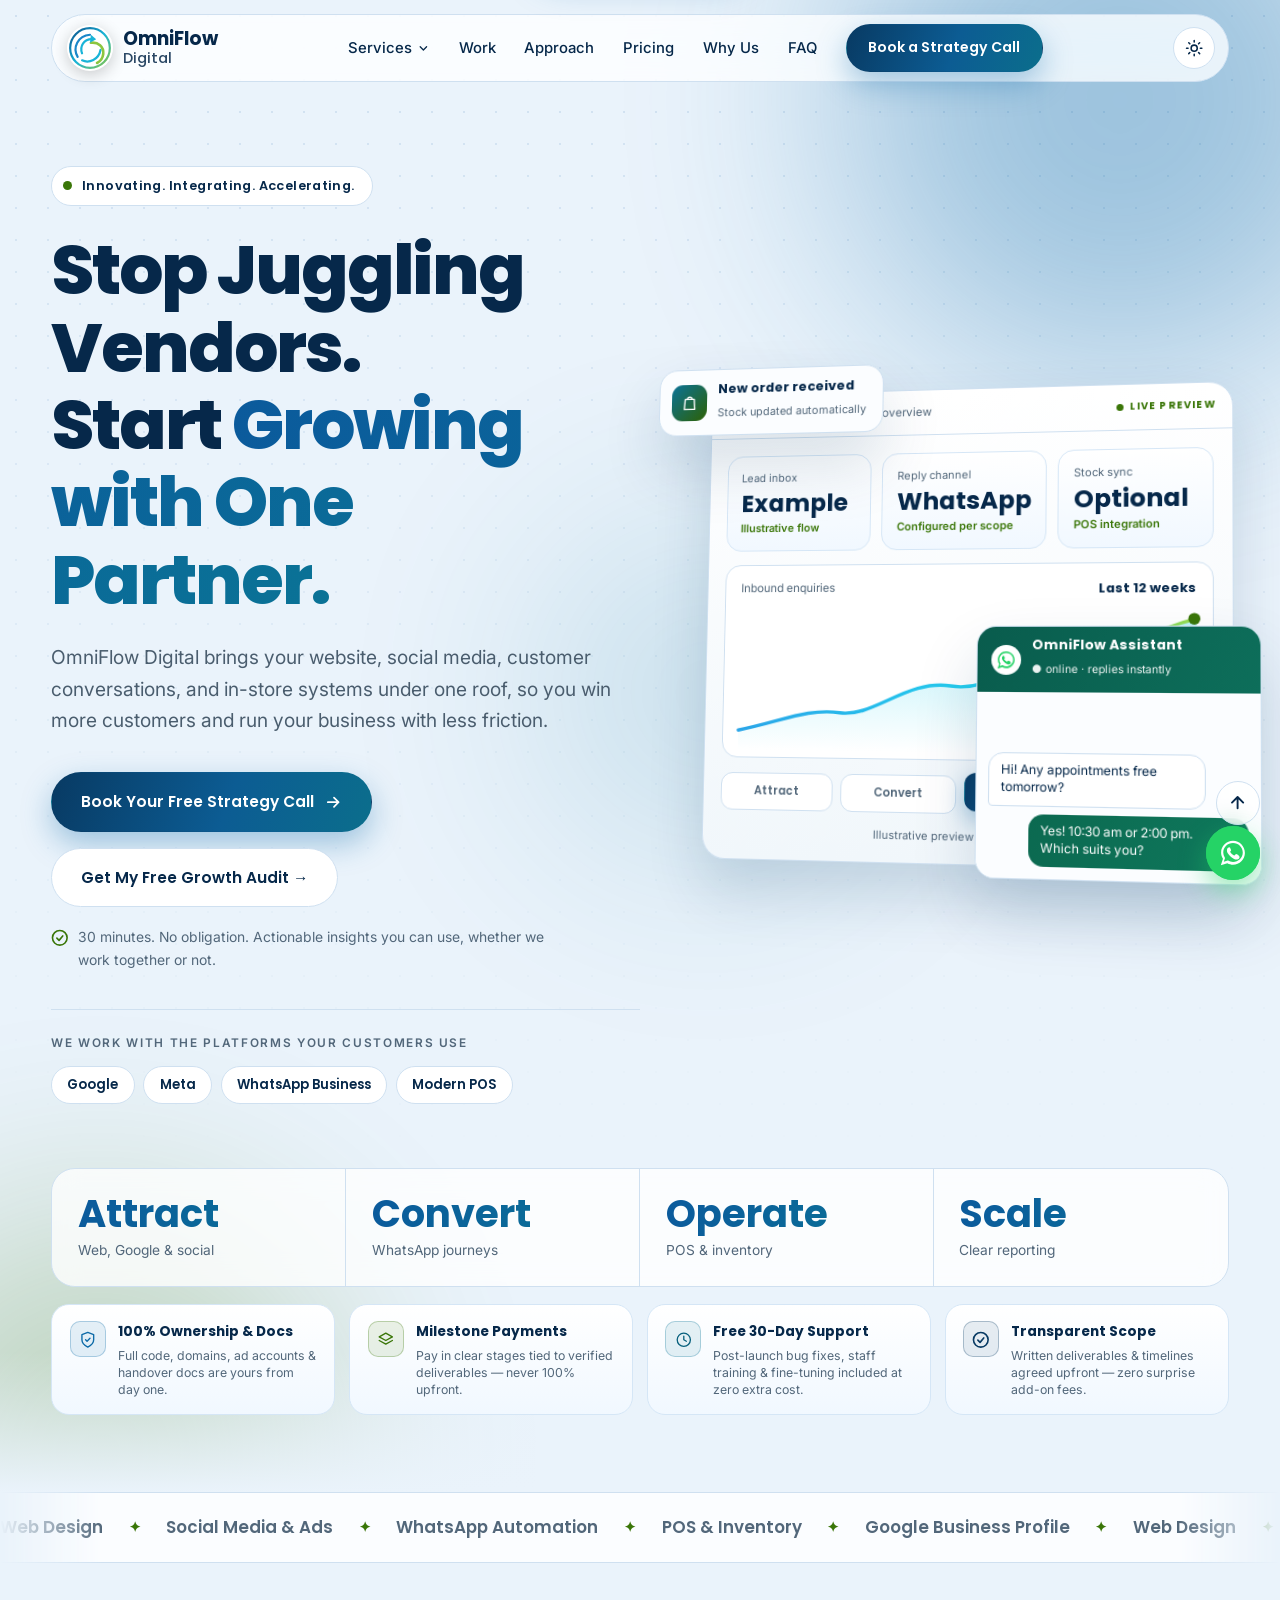
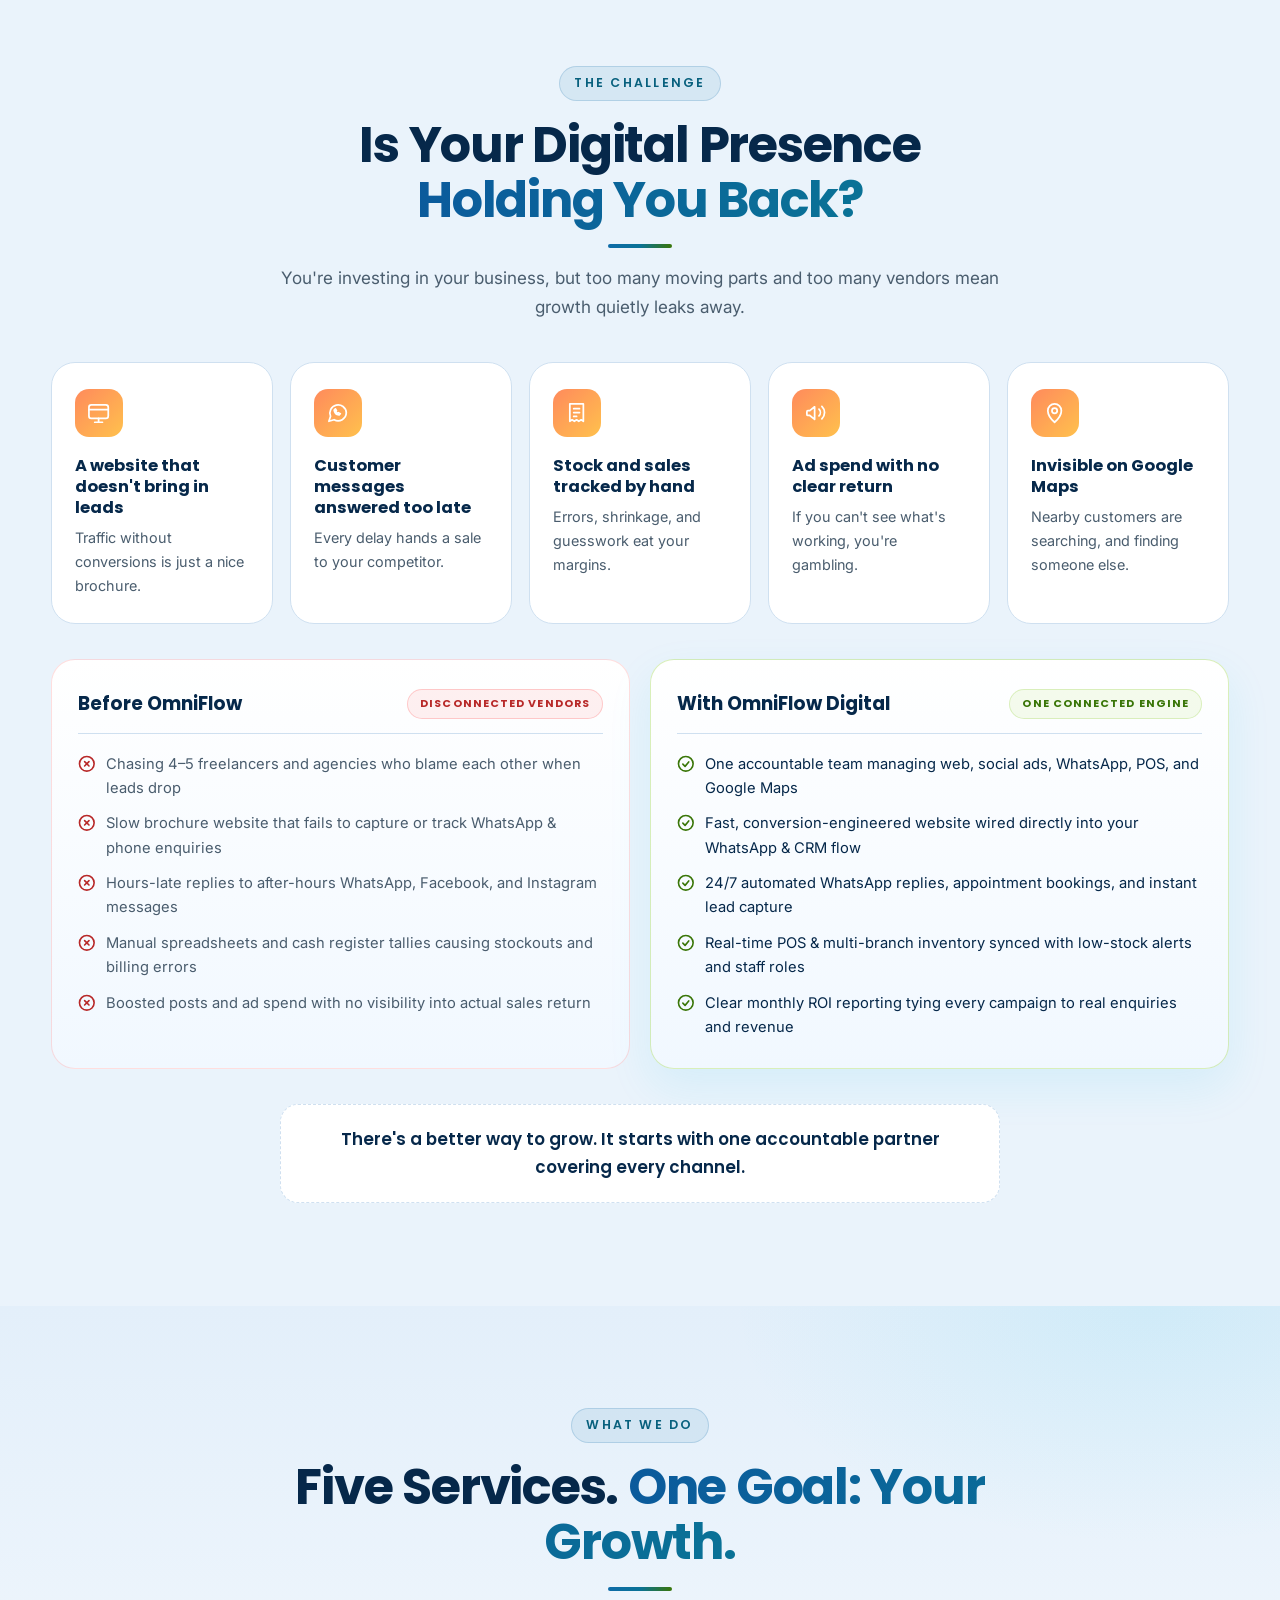
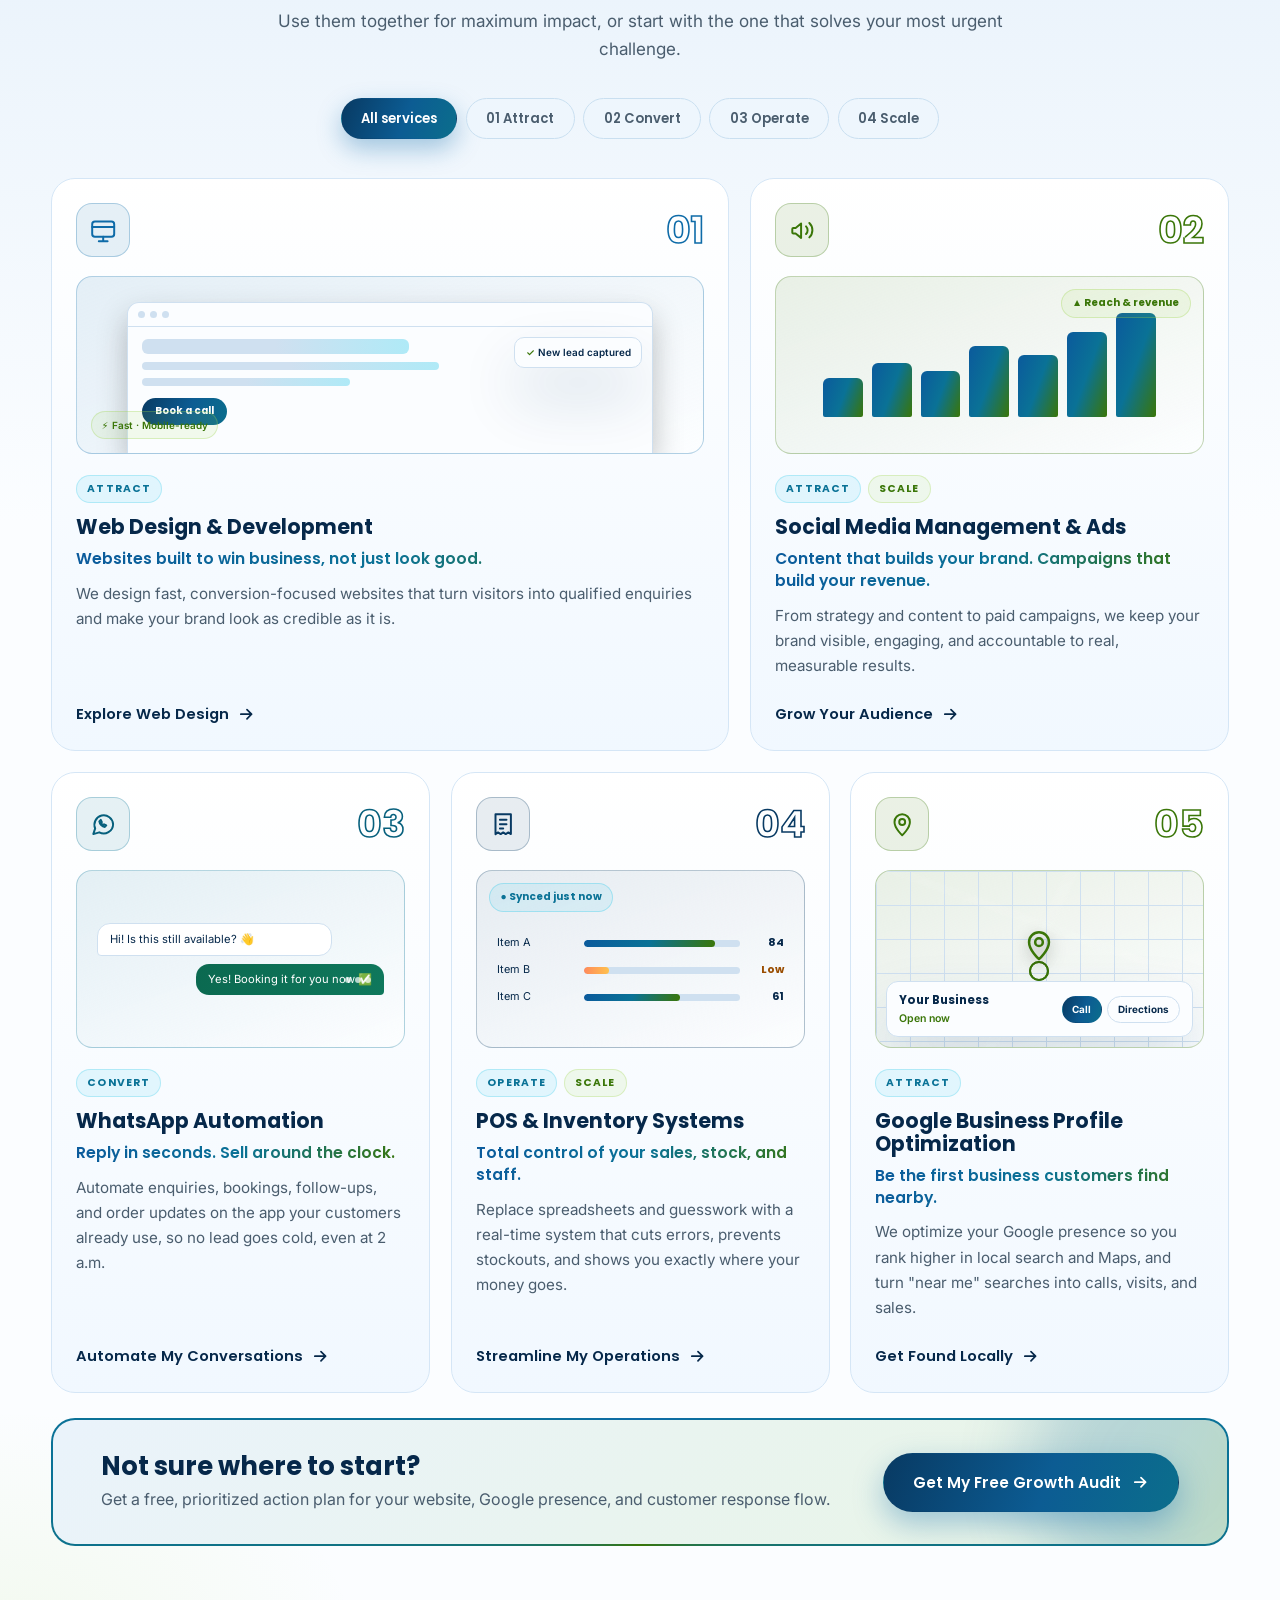
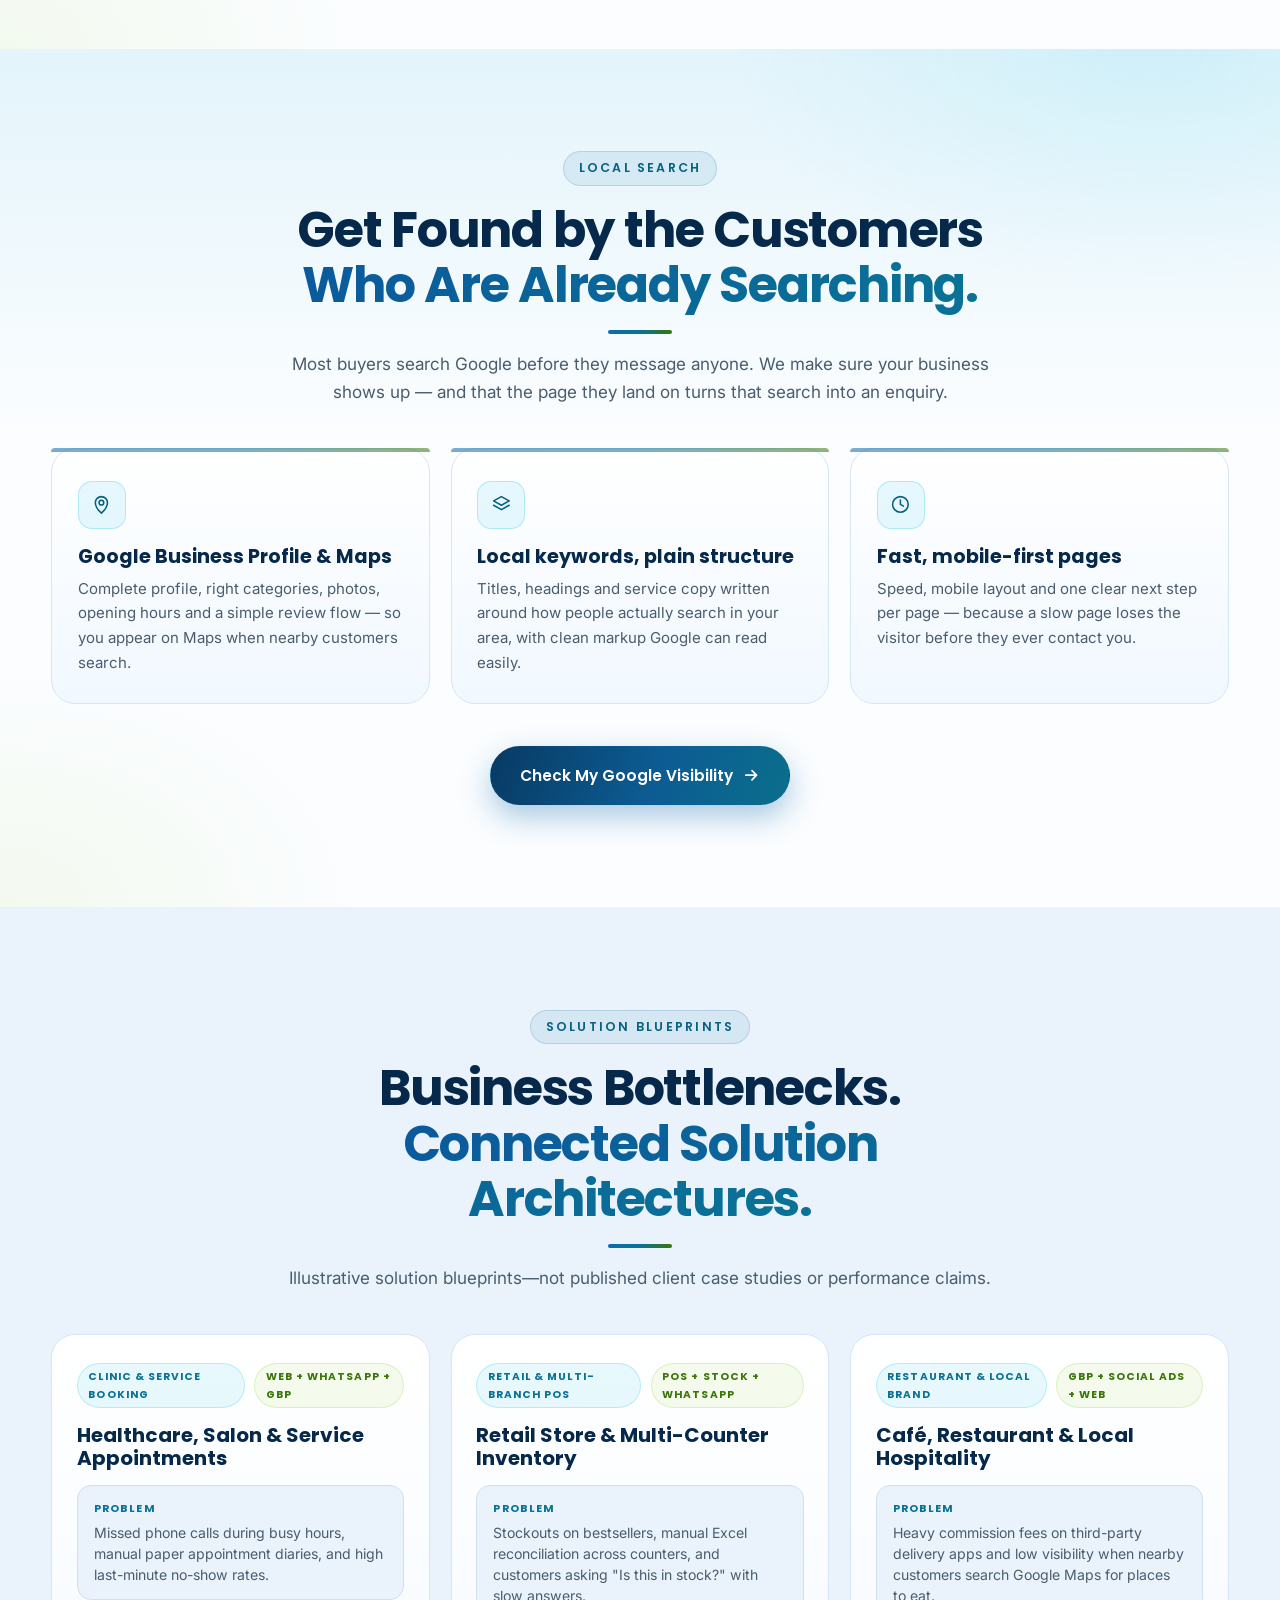
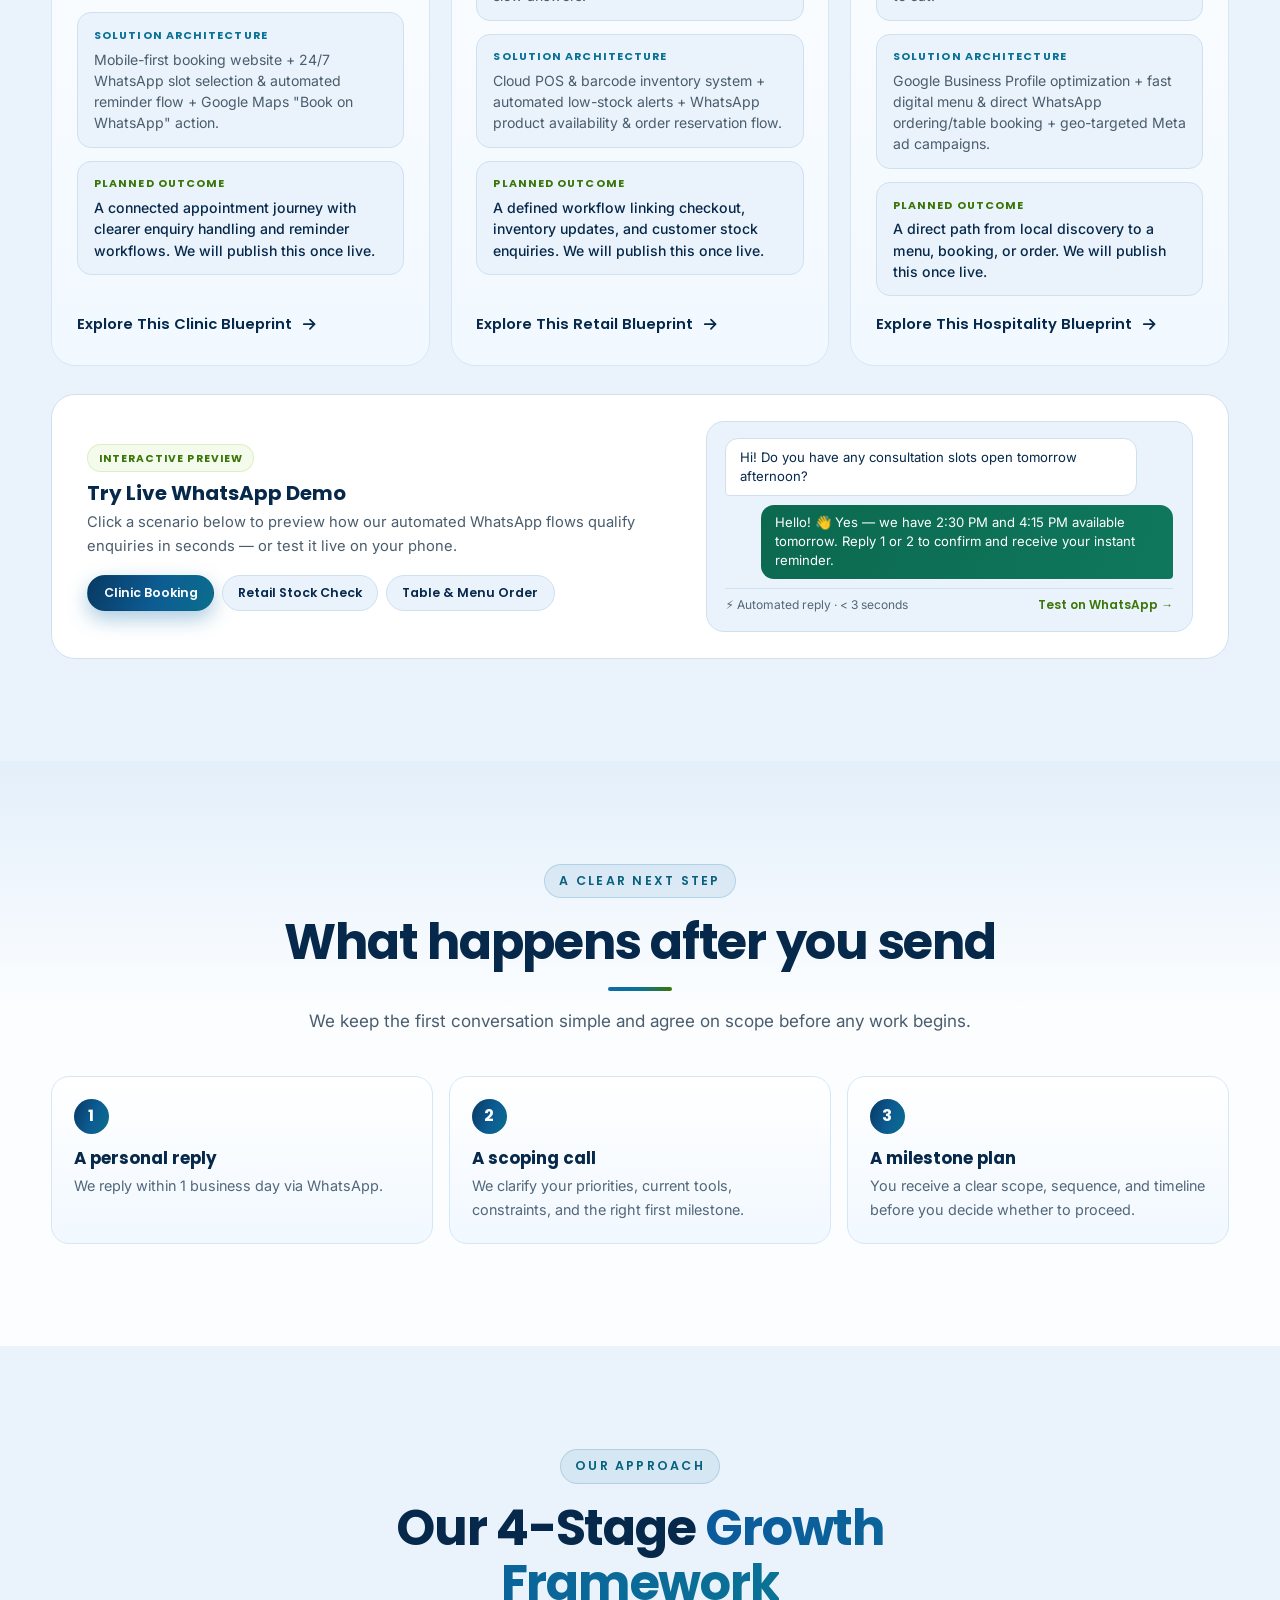
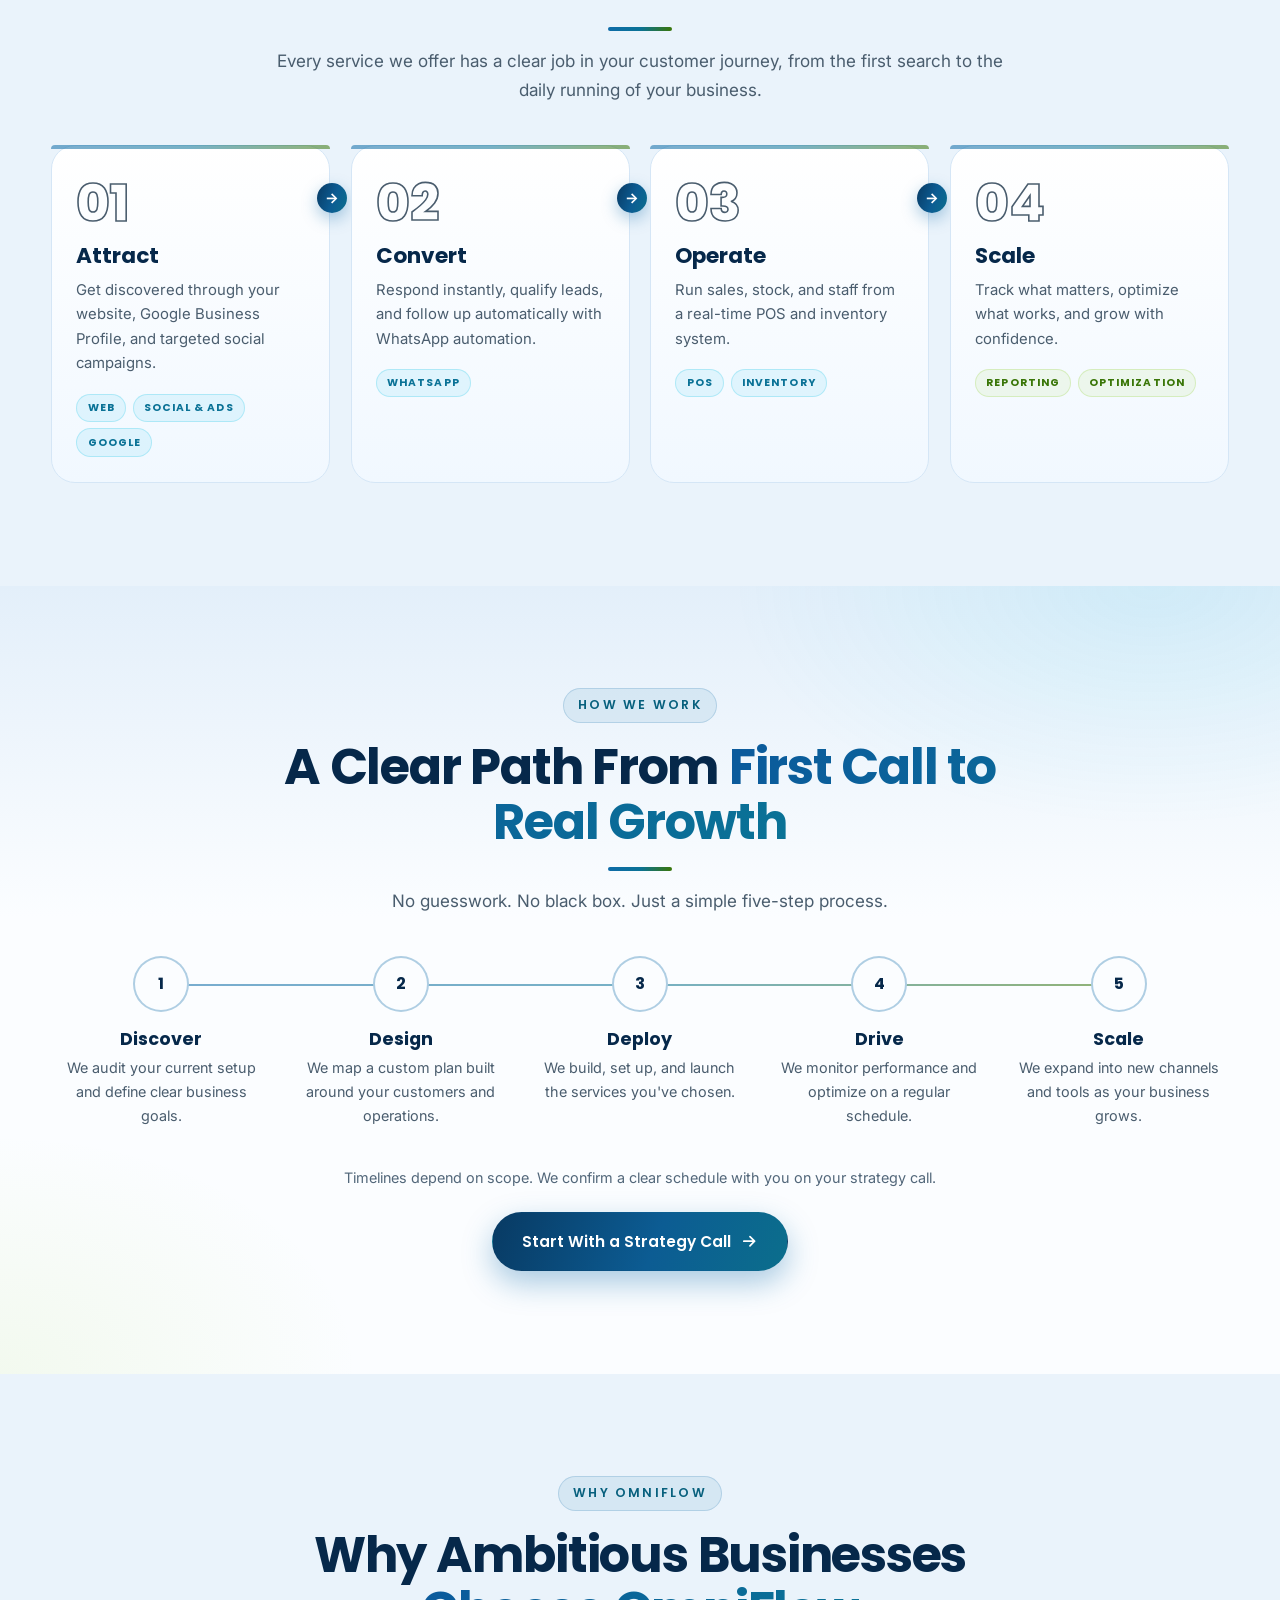
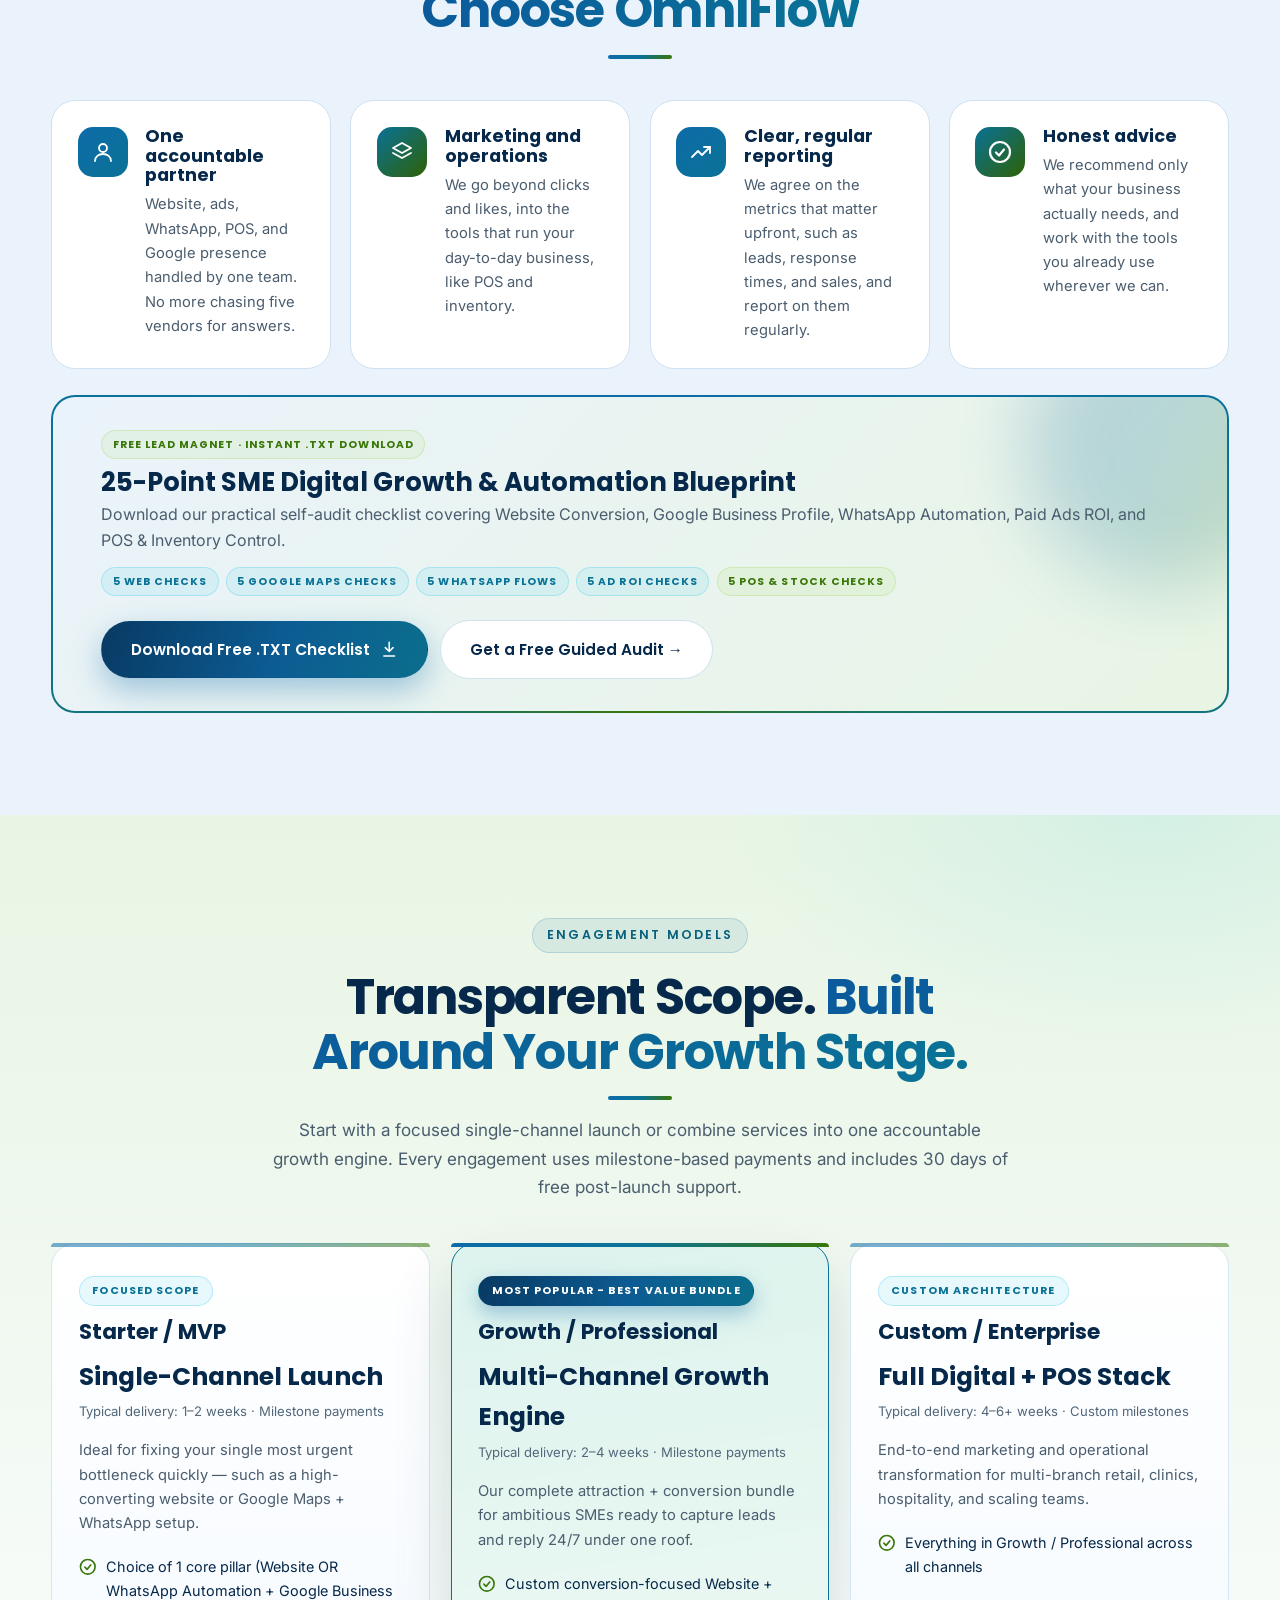
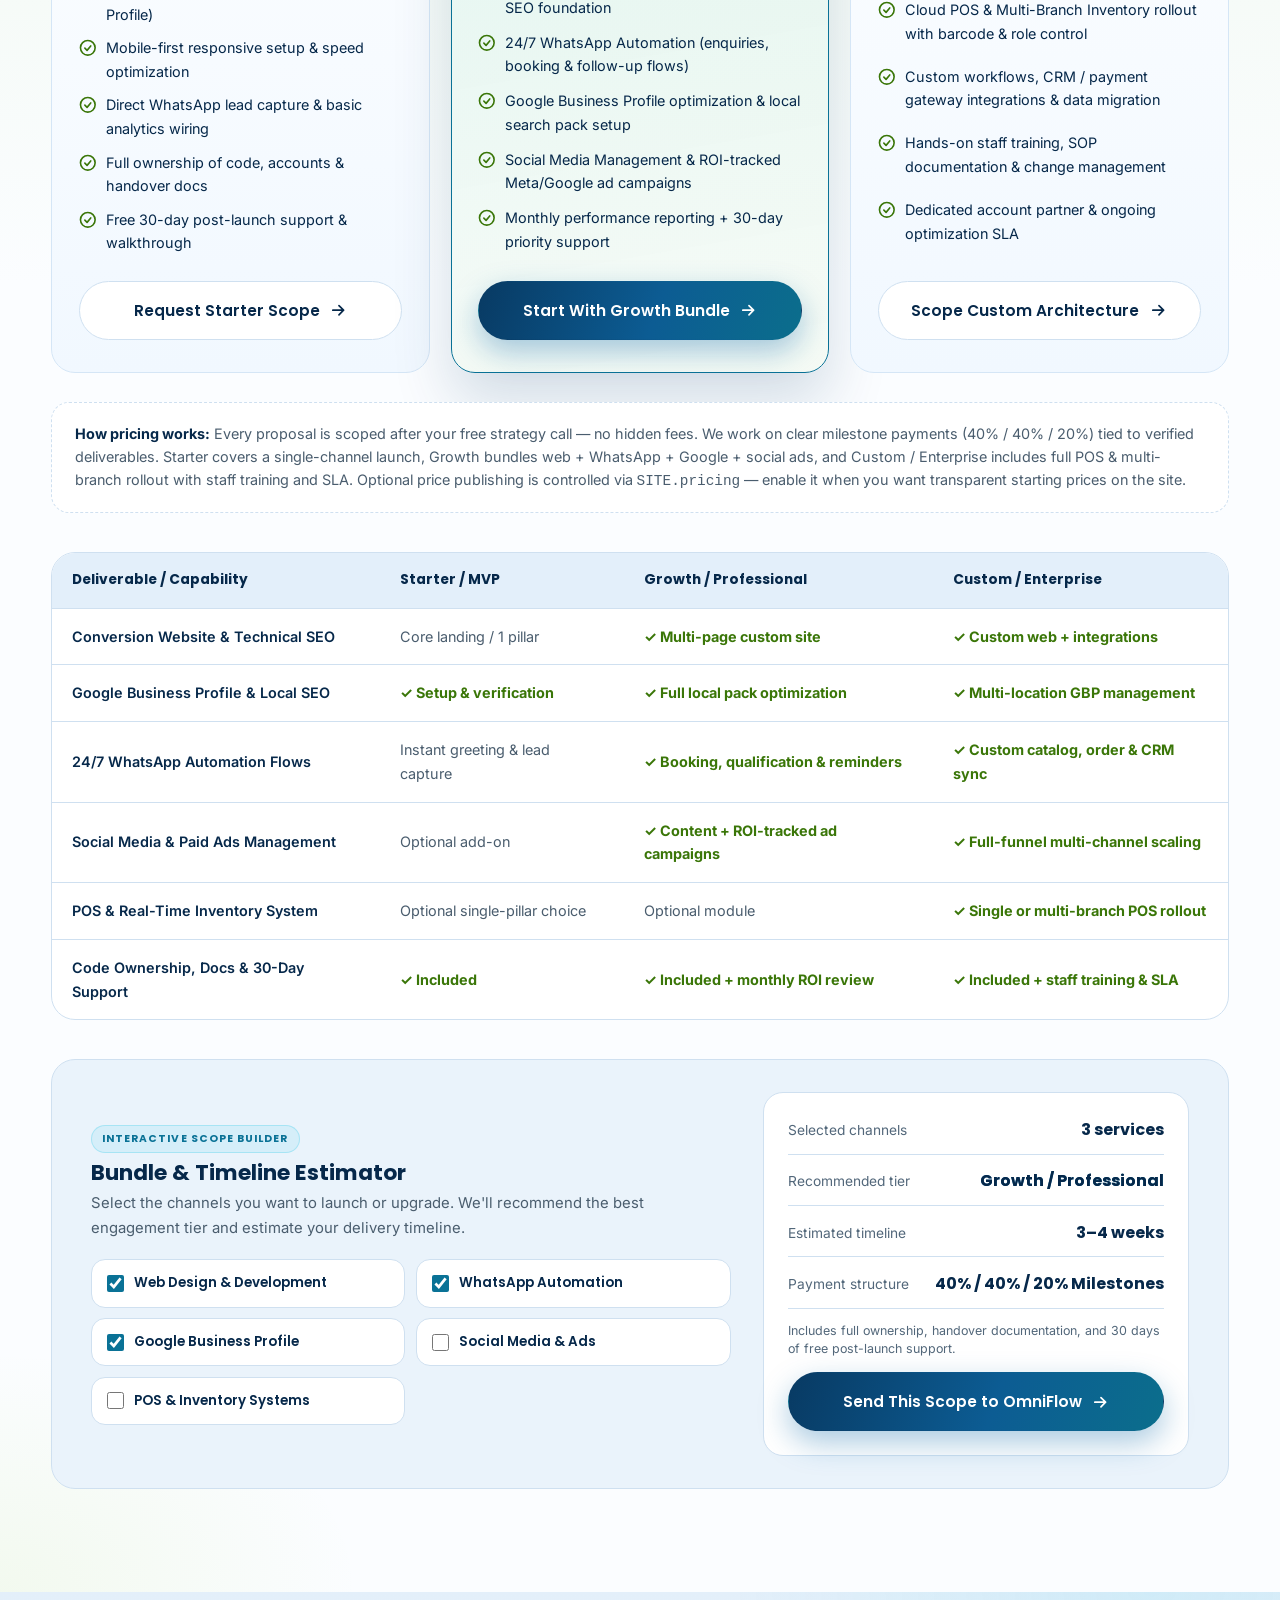
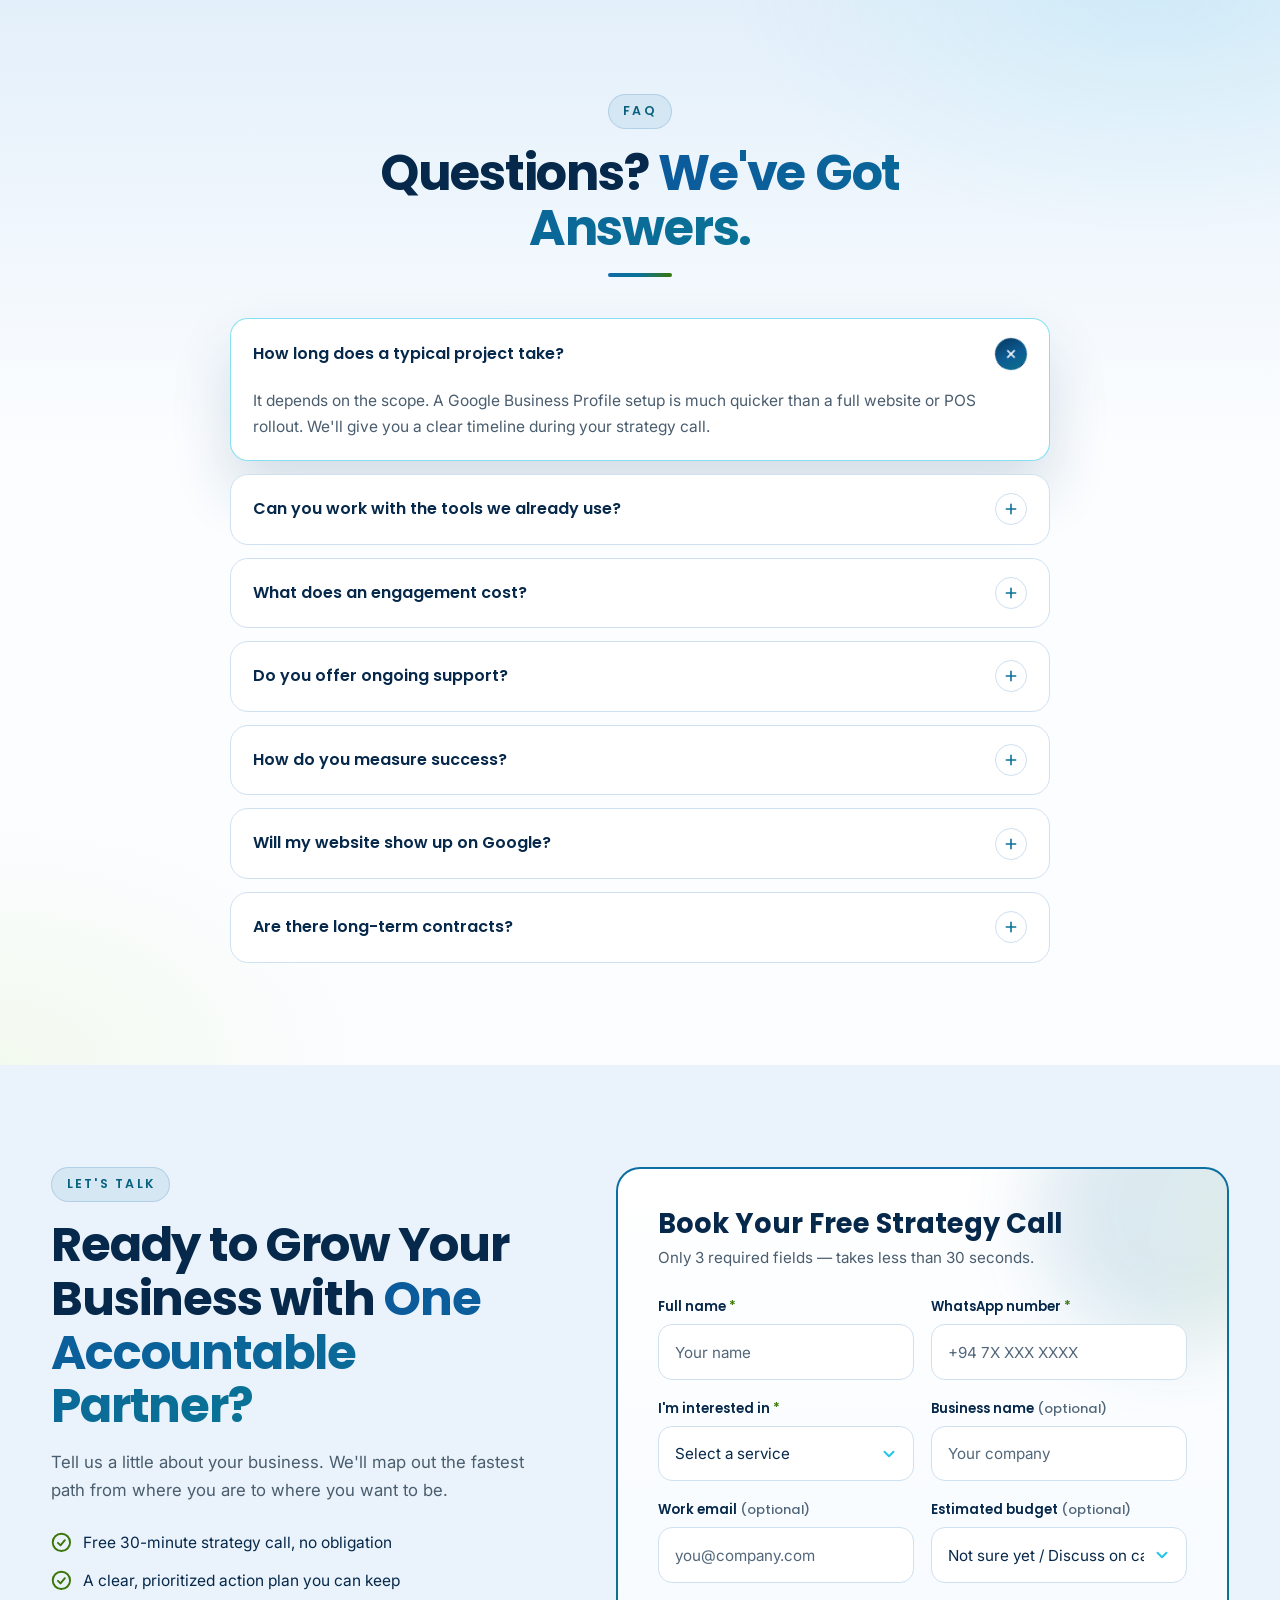
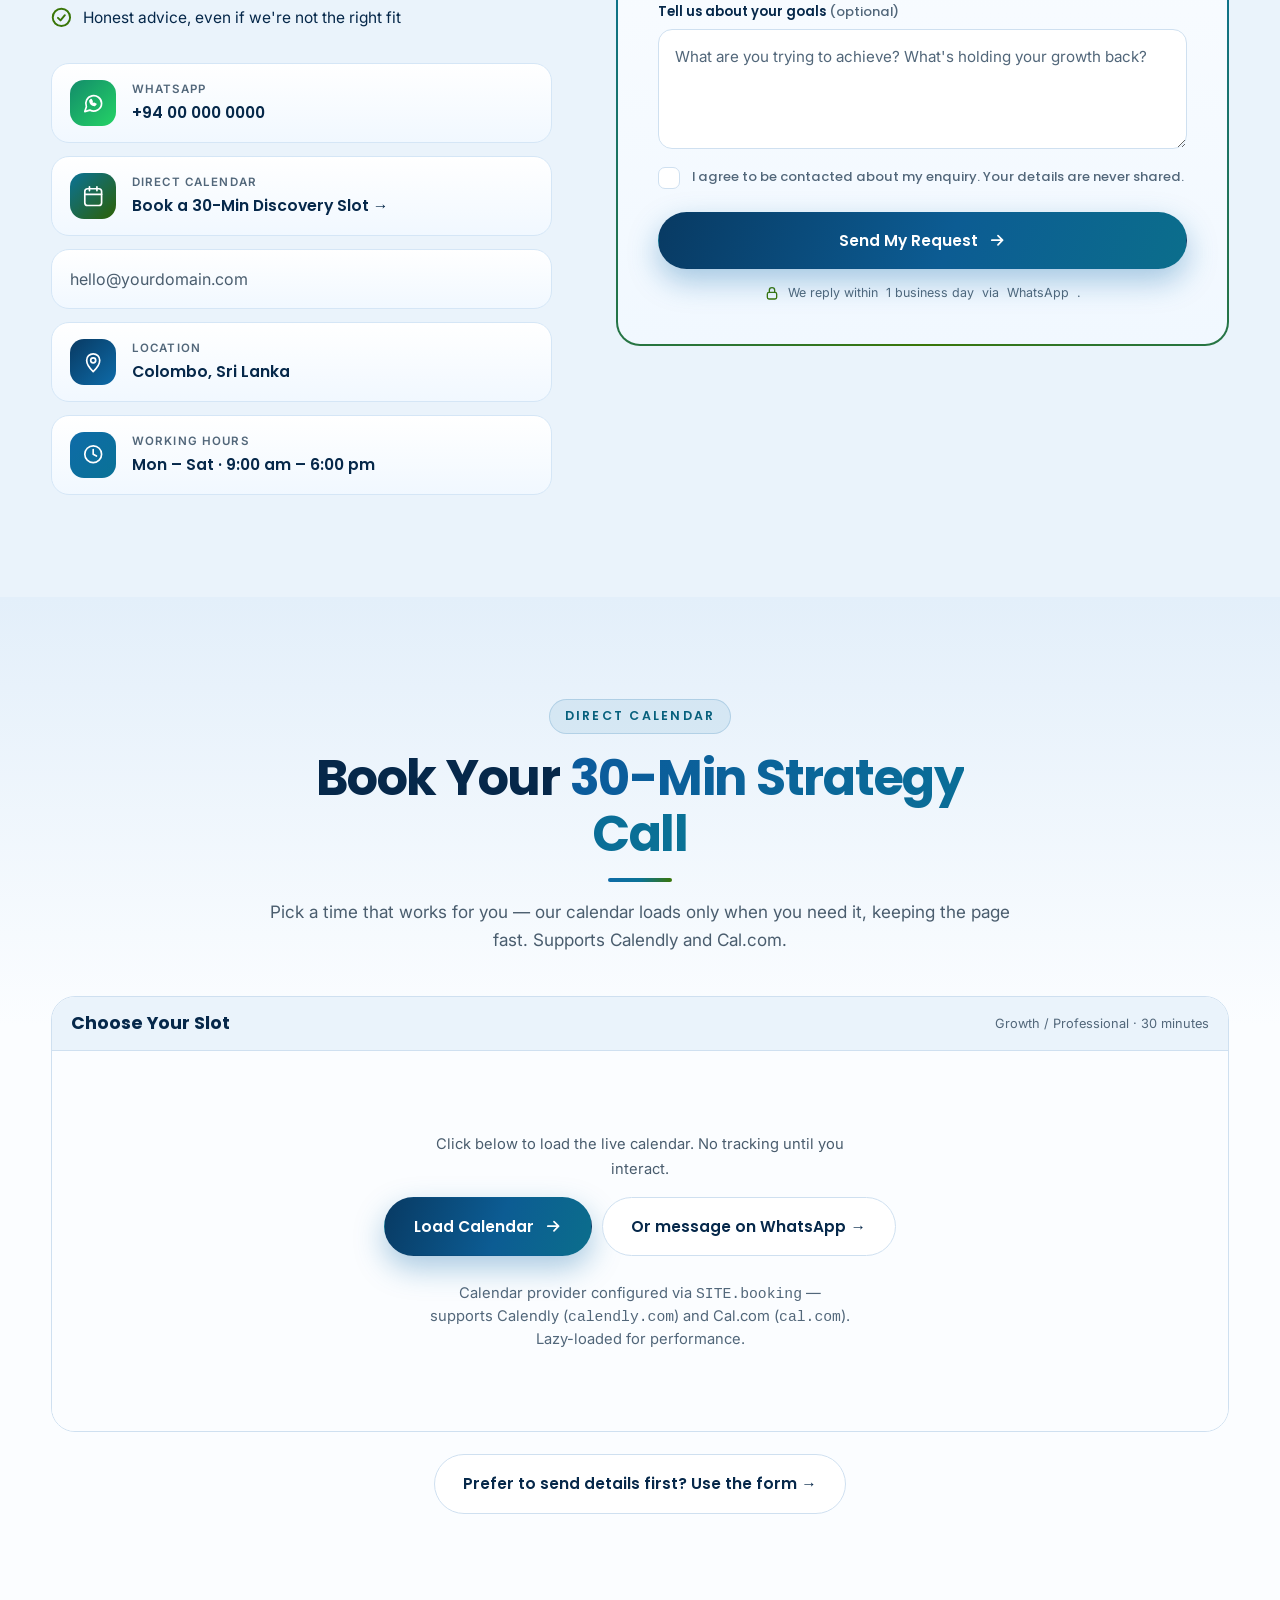
==== commit 3bbb5e18: "Round 2: light-theme colour layer, Local SEO nav link, luminance & tint contrast verifiers Co-author" ====
--- a/index.html
+++ b/index.html
@@ -1151,6 +1151,67 @@
   .reveal{opacity:1}
   .chart .ln{stroke-dashoffset:0}.chart .ar{opacity:1}
 }
+
+/* =====================================================
+   LIGHT-THEME COLOUR (Round 2)
+   Every rule is prefixed [data-theme="light"] so the dark theme is untouched.
+   Contrast for these tints is verified by tools/check-contrast.py.
+===================================================== */
+[data-theme="light"]{--bg:#eaf3fb; --bg-2:#fbfdff; --wash:#e3effa; --line:#cfe0f0; --aurora:.35;
+  /* darker cyan for text/icons sitting on tinted pills & chips (>= 4.5:1 on every light tint) */
+  --cyan-ink:#07607d;}
+
+/* Cards: soft white → ice-blue gradient with a visible blue-tinted edge */
+[data-theme="light"] .card,
+[data-theme="light"] .case-card,
+[data-theme="light"] .vs-card,
+[data-theme="light"] .fw-card,
+[data-theme="light"] .seo-card,
+[data-theme="light"] .next-step,
+[data-theme="light"] .g-item,
+[data-theme="light"] .kpi,
+[data-theme="light"] .c-card,
+[data-theme="light"] .form-card,
+[data-theme="light"] .p-tier:not(.featured){background:linear-gradient(180deg,#ffffff,#f1f8ff)}
+/* border tint only at rest so each component's own :hover border colour still wins */
+[data-theme="light"] .card:not(:hover),
+[data-theme="light"] .case-card:not(:hover),
+[data-theme="light"] .vs-card:not(.before):not(.after):not(:hover),
+[data-theme="light"] .fw-card:not(:hover),
+[data-theme="light"] .seo-card:not(:hover),
+[data-theme="light"] .next-step,
+[data-theme="light"] .g-item:not(:hover),
+[data-theme="light"] .kpi,
+[data-theme="light"] .c-card:not(:hover),
+[data-theme="light"] .form-card,
+[data-theme="light"] .p-tier:not(.featured):not(:hover){border-color:#d5e6f6}
+
+/* Section bands */
+[data-theme="light"] #seo.sec.bg2{background:linear-gradient(180deg,#e3f4fb,var(--bg-2) 45%)}
+[data-theme="light"] #pricing.sec.bg2{background:linear-gradient(180deg,#e8f5e4,var(--bg-2) 45%)}
+
+/* Kicker pills */
+[data-theme="light"] .kicker{color:var(--cyan-ink);background:rgba(14,107,168,.09);border:1px solid rgba(14,107,168,.18);padding:.38rem .9rem;border-radius:999px}
+[data-theme="light"] .kicker::before,
+[data-theme="light"] .kicker::after{display:none}
+
+/* Per-service palette: web blue · social green · whatsapp cyan · pos navy · gbp green */
+[data-theme="light"] #web{--a:var(--blue);--a-soft:rgba(14,107,168,.10);--a-line:rgba(14,107,168,.28)}
+[data-theme="light"] #social{--a:var(--green);--a-soft:rgba(58,118,8,.10);--a-line:rgba(58,118,8,.28)}
+[data-theme="light"] #whatsapp{--a:var(--cyan-ink);--a-soft:rgba(10,114,150,.10);--a-line:rgba(10,114,150,.28)}
+[data-theme="light"] #pos{--a:var(--navy);--a-soft:rgba(8,58,99,.09);--a-line:rgba(8,58,99,.28)}
+[data-theme="light"] #gbp{--a:var(--green);--a-soft:rgba(58,118,8,.10);--a-line:rgba(58,118,8,.28)}
+[data-theme="light"] .g-item:nth-child(3) .g-ico,
+[data-theme="light"] .seo-ico{color:var(--cyan-ink)}
+[data-theme="light"] .card-icon{color:var(--a,var(--cyan));background:var(--a-soft,rgba(10,114,150,.10));border-color:var(--a-line,var(--line))}
+[data-theme="light"] .card-num{-webkit-text-stroke:1.6px var(--a,var(--blue))}
+[data-theme="light"] .vis{background:linear-gradient(160deg,var(--a-soft,rgba(14,107,168,.10)),rgba(255,255,255,.55));border-color:var(--a-line,var(--line))}
+
+/* Comparison table header, CTA band and idle filter pills */
+[data-theme="light"] .comp-table thead th{background:#e3effa}
+[data-theme="light"] .cta-in{background:linear-gradient(135deg,#eaf3fb,#e8f5e4)}
+[data-theme="light"] .pill:not(.on){background:#eef6fd;border-color:#c9dff0}
+[data-theme="light"] .pill:not(.on):hover{border-color:var(--cyan)}
 </style>
 
 <!-- =====================================================================
@@ -1366,6 +1427,7 @@
             <a href="#whatsapp"><span class="mi"><svg class="ic"><use href="#i-chat"/></svg></span><span><b>WhatsApp Automation</b><small>Reply in seconds</small></span></a>
             <a href="#pos"><span class="mi"><svg class="ic"><use href="#i-pos"/></svg></span><span><b>POS &amp; Inventory</b><small>Real-time control</small></span></a>
             <a href="#gbp"><span class="mi"><svg class="ic"><use href="#i-pin"/></svg></span><span><b>Google Business Profile</b><small>Win local search</small></span></a>
+            <a href="#seo"><span class="mi"><svg class="ic"><use href="#i-chart"/></svg></span><span><b>Local SEO</b><small>Get found on Google</small></span></a>
           </div>
         </li>
         <li><a href="#work">Work</a></li>
@@ -2362,6 +2424,7 @@
           <li><a href="#whatsapp">WhatsApp Automation</a></li>
           <li><a href="#pos">POS &amp; Inventory</a></li>
           <li><a href="#gbp">Google Business Profile</a></li>
+          <li><a href="#seo">Local SEO</a></li>
         </ul>
       </div>
 
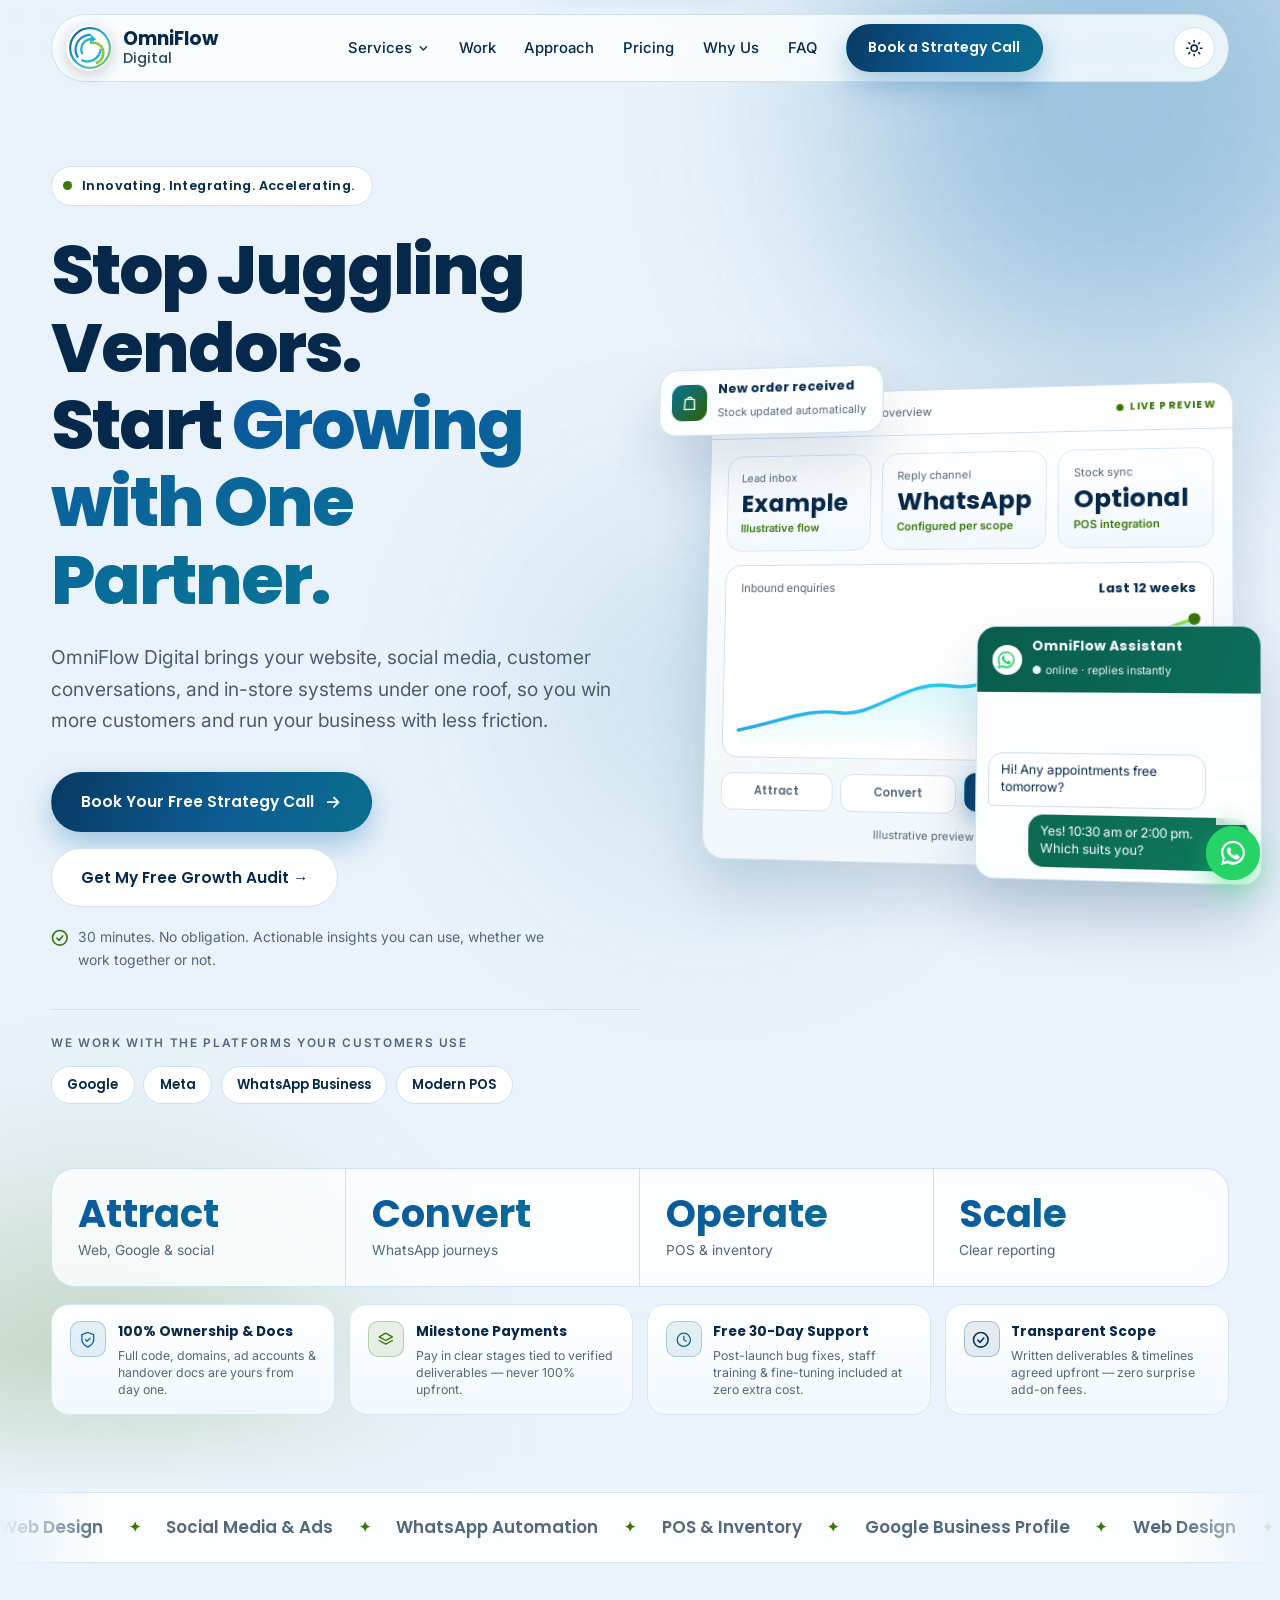
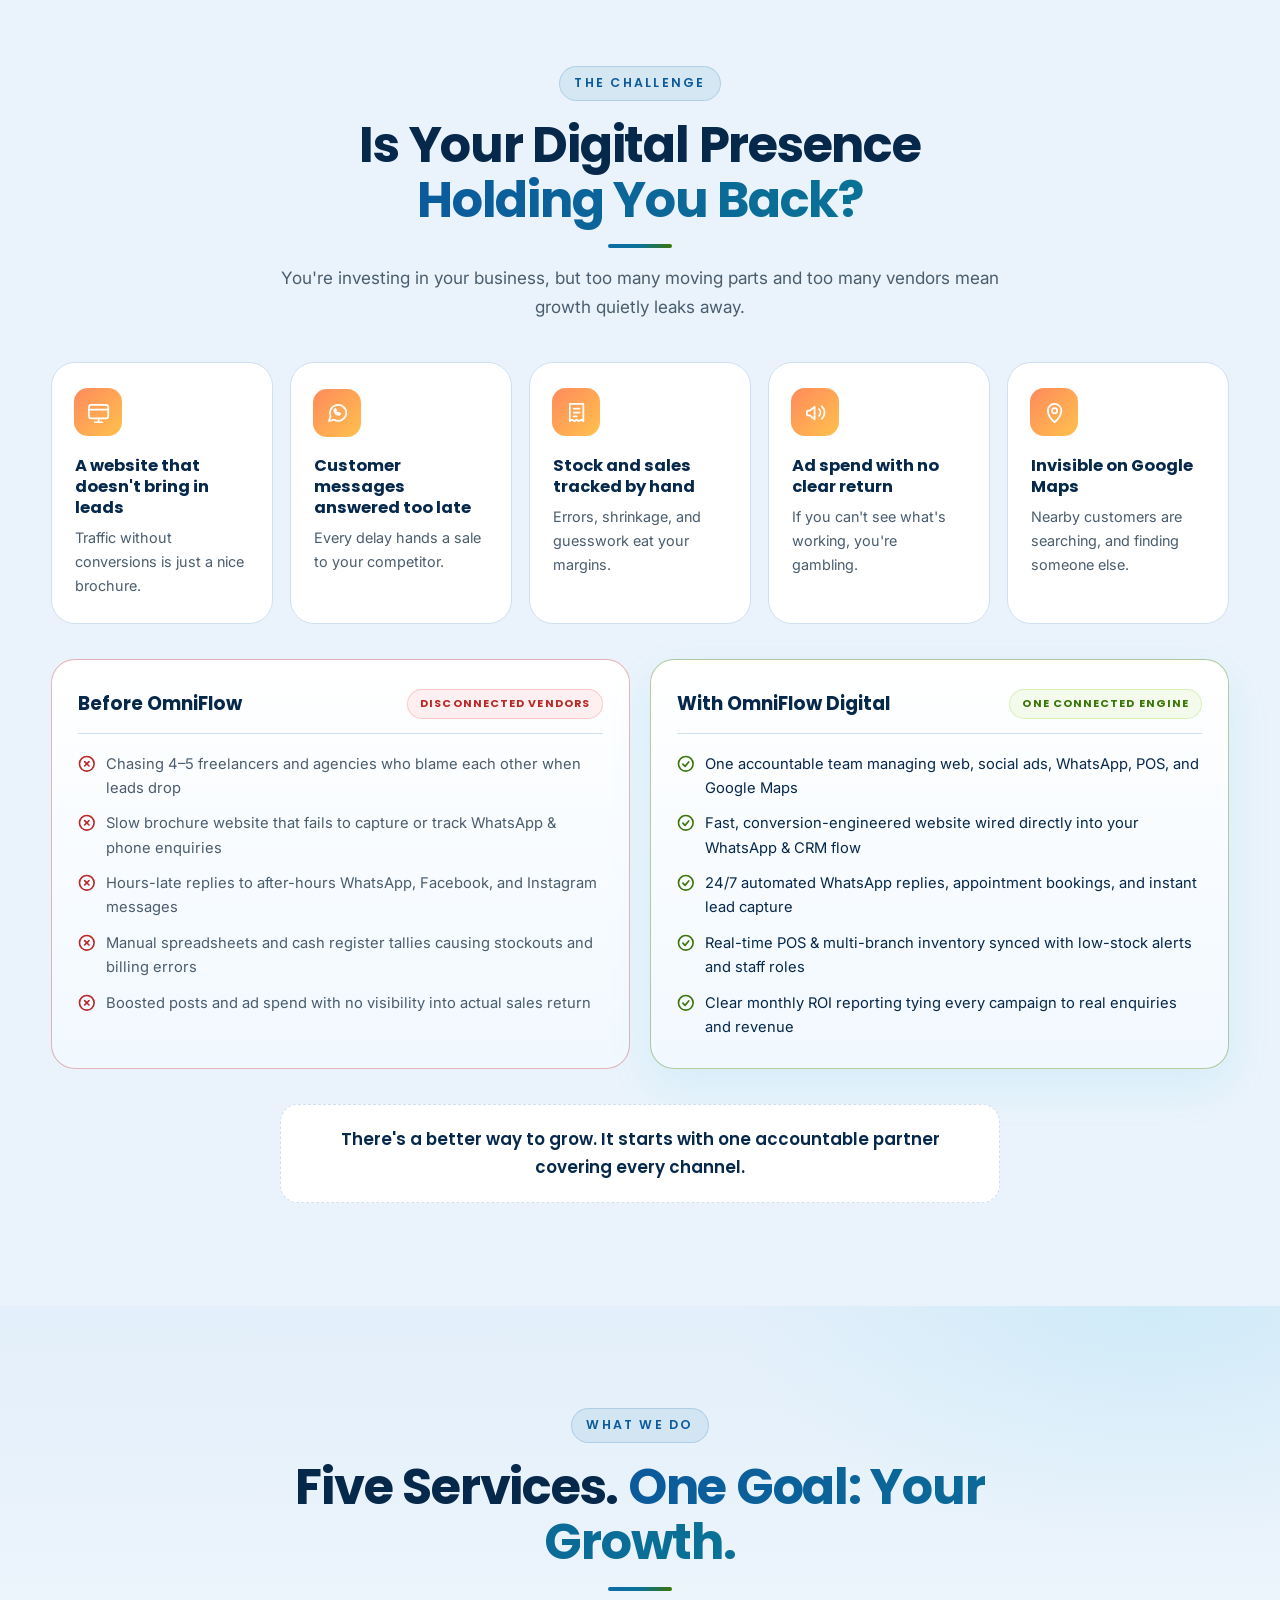
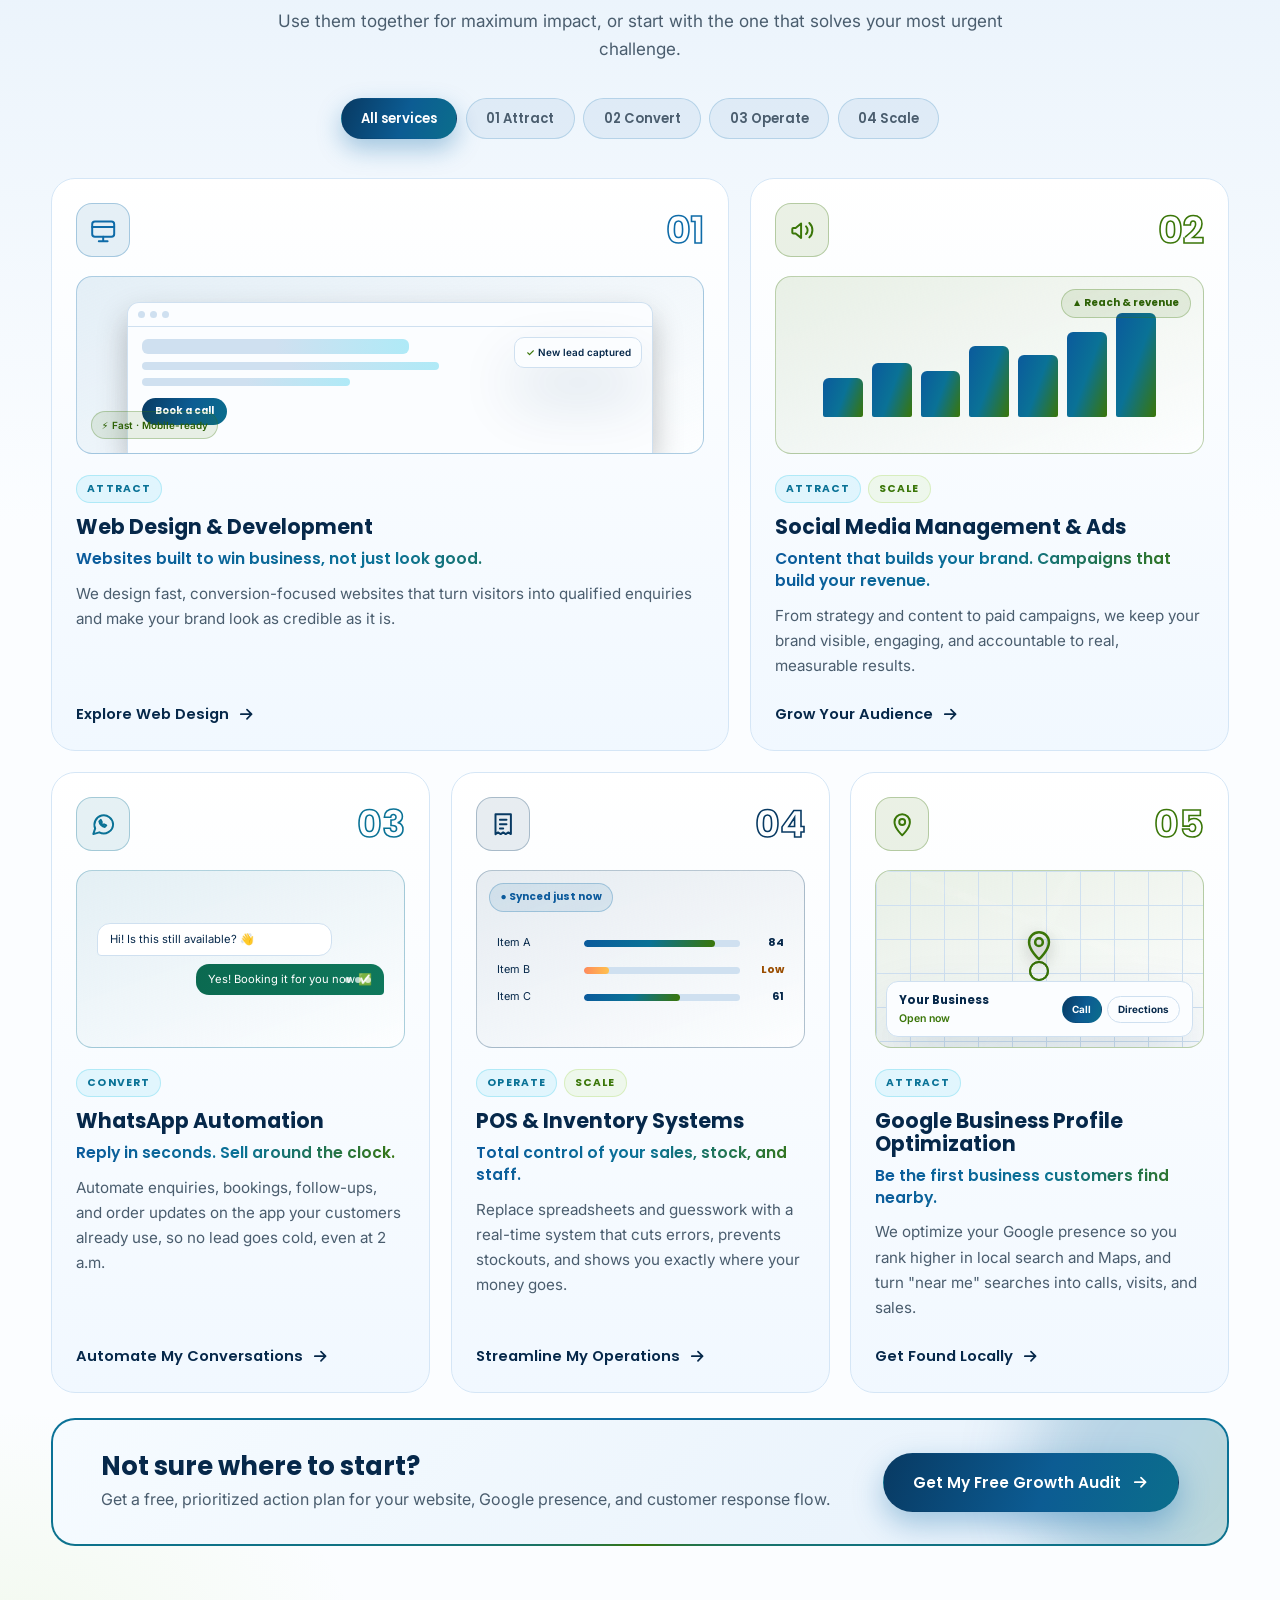
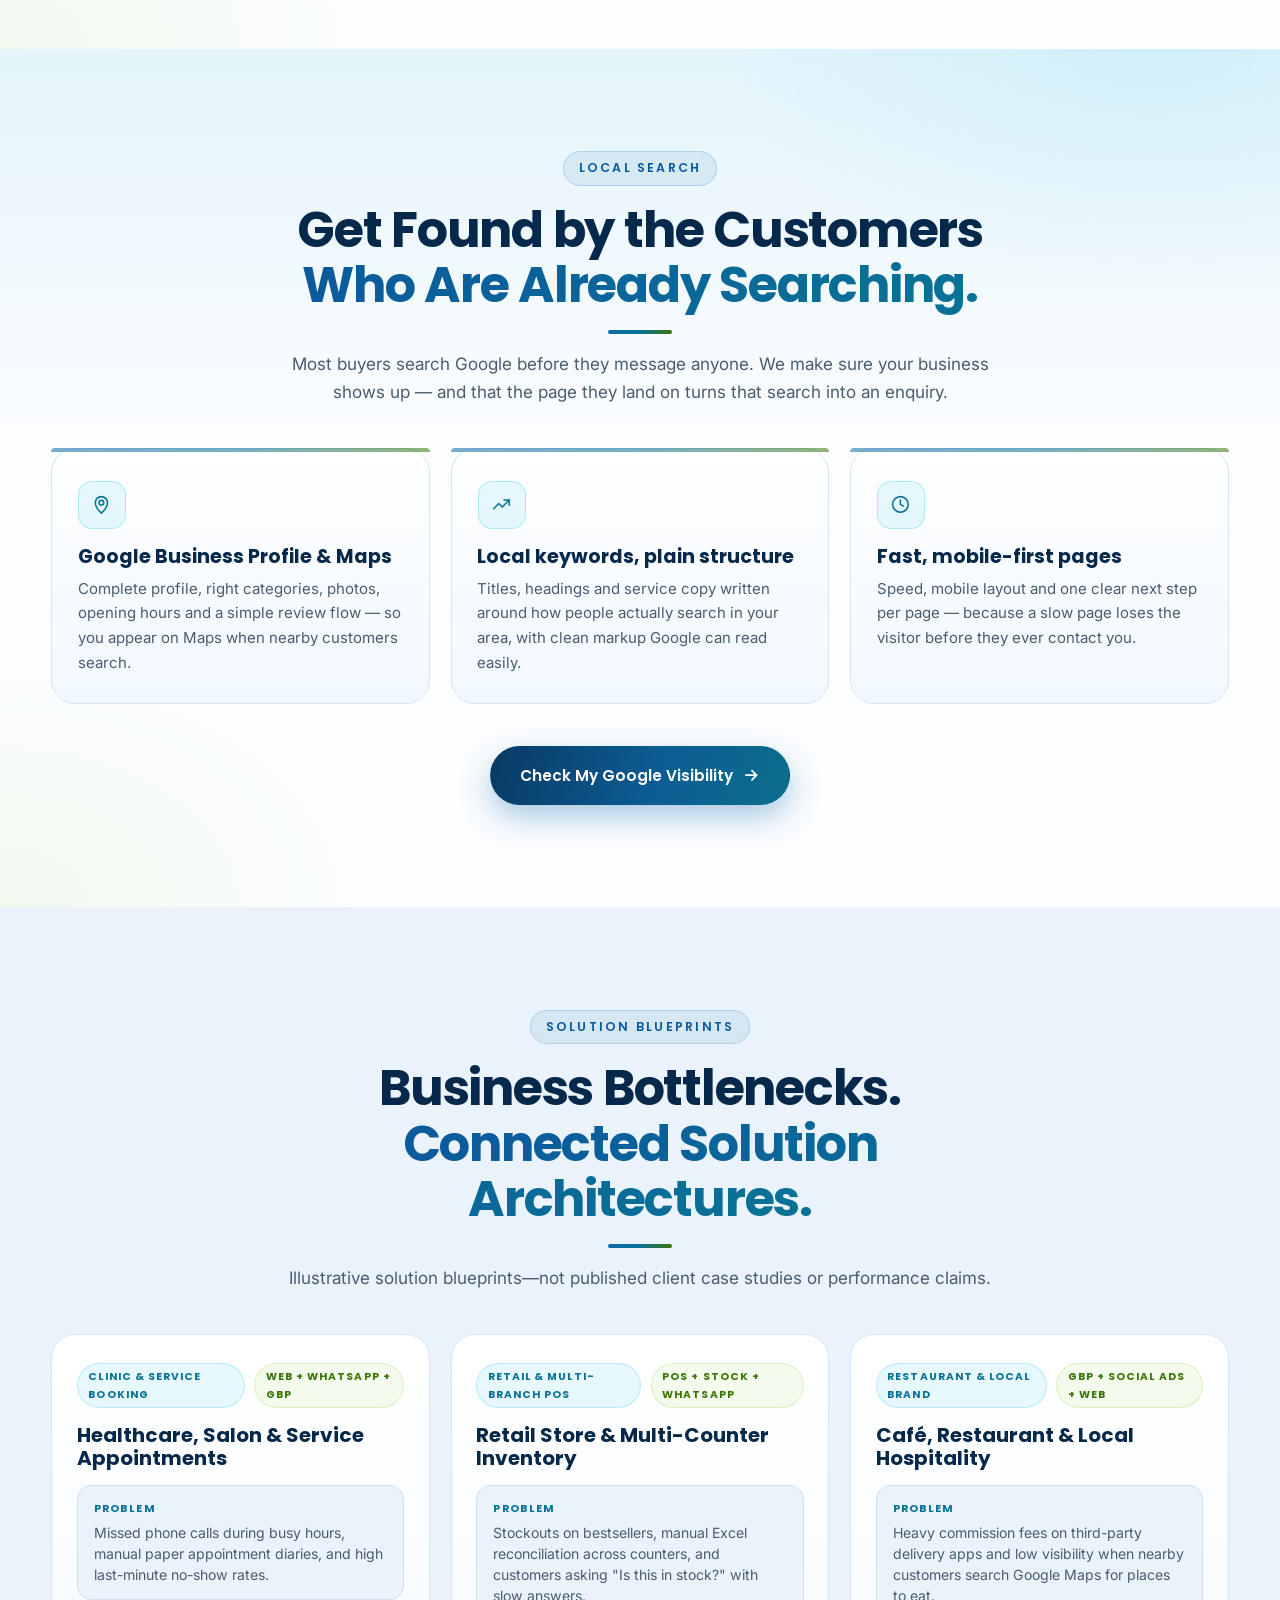
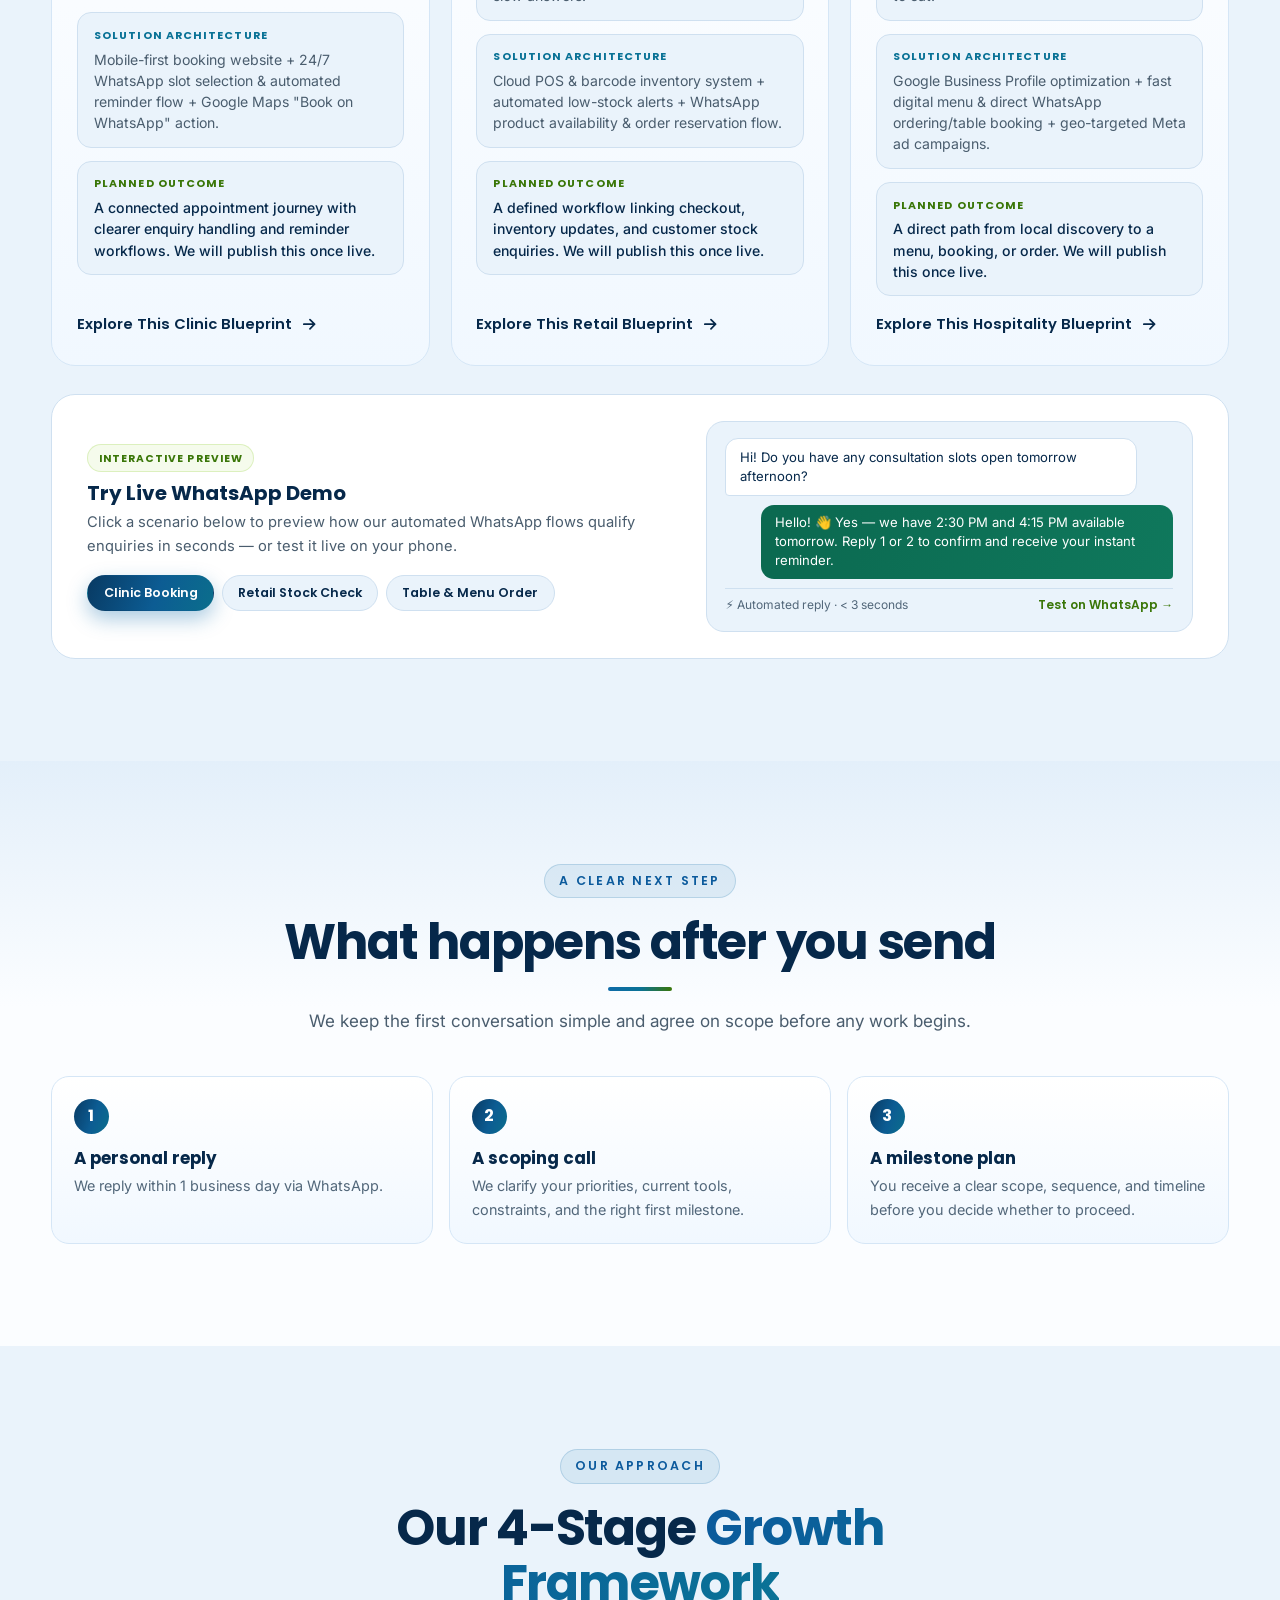
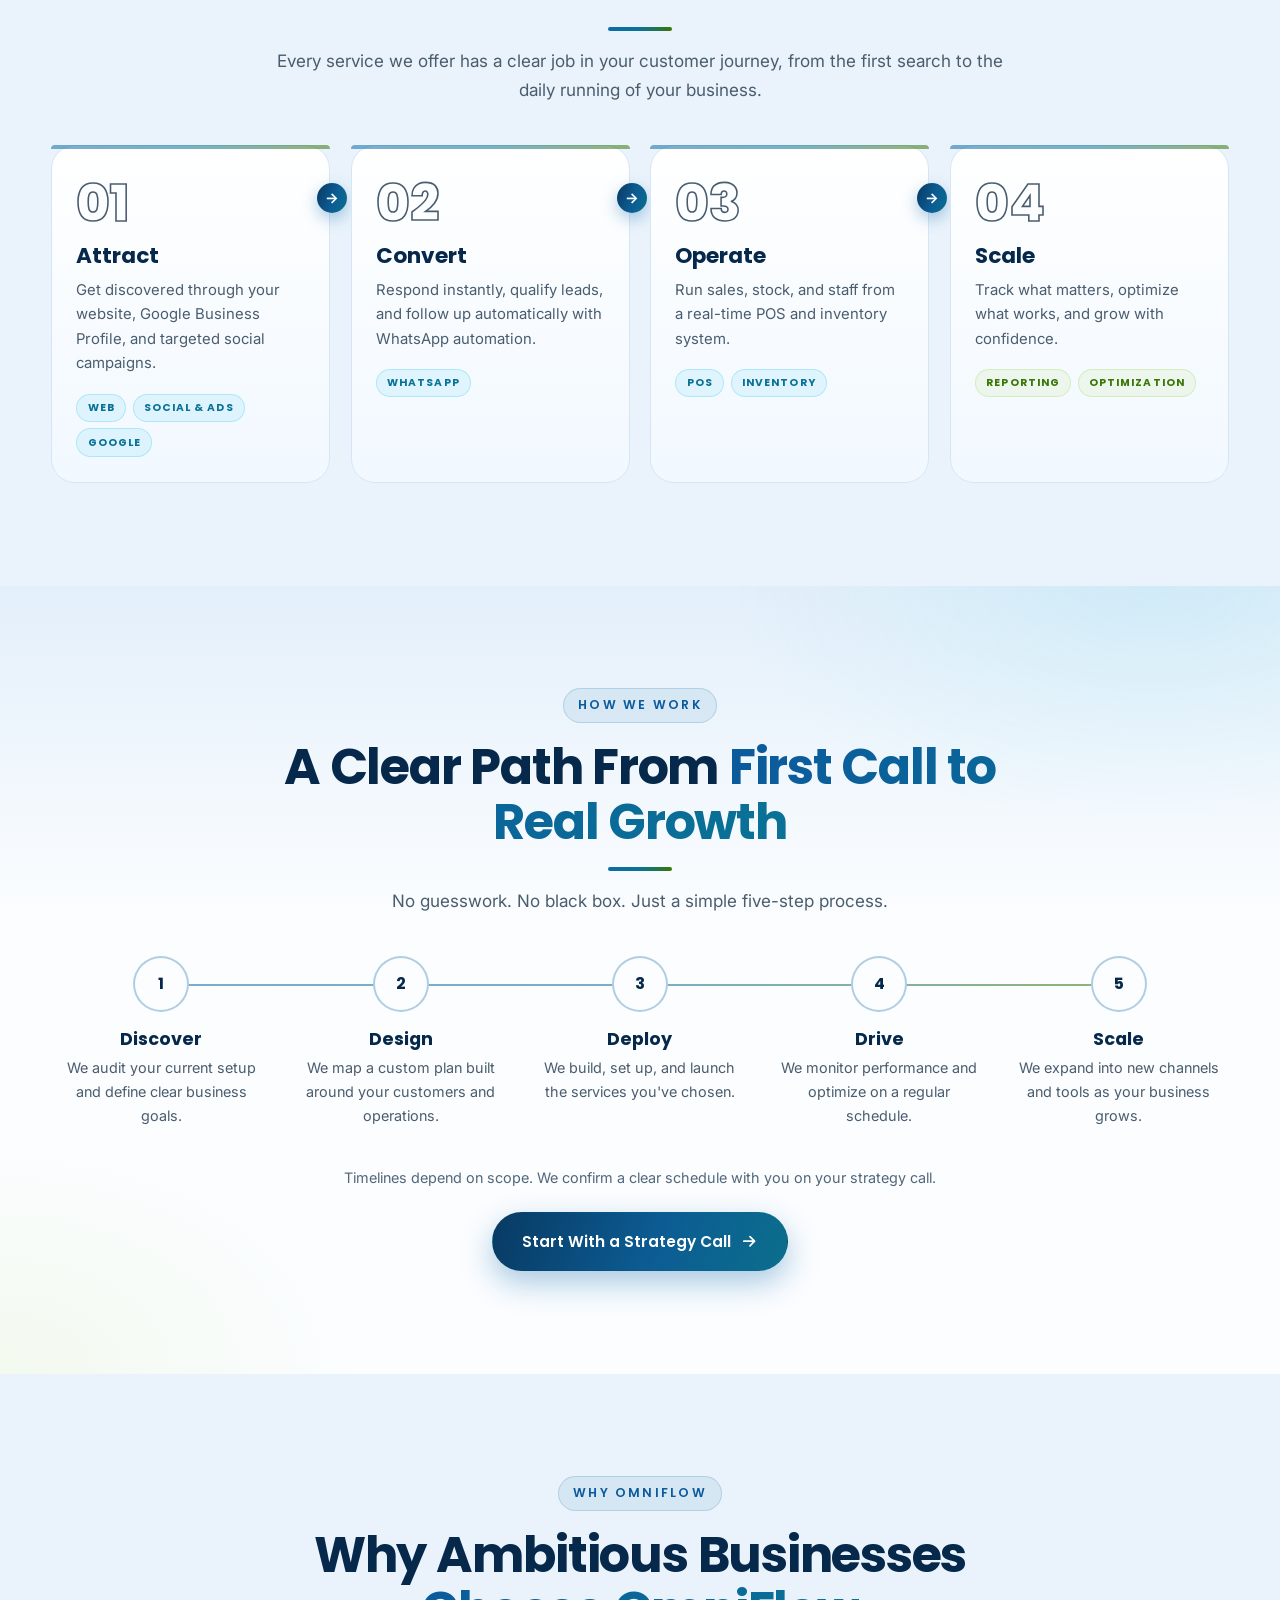
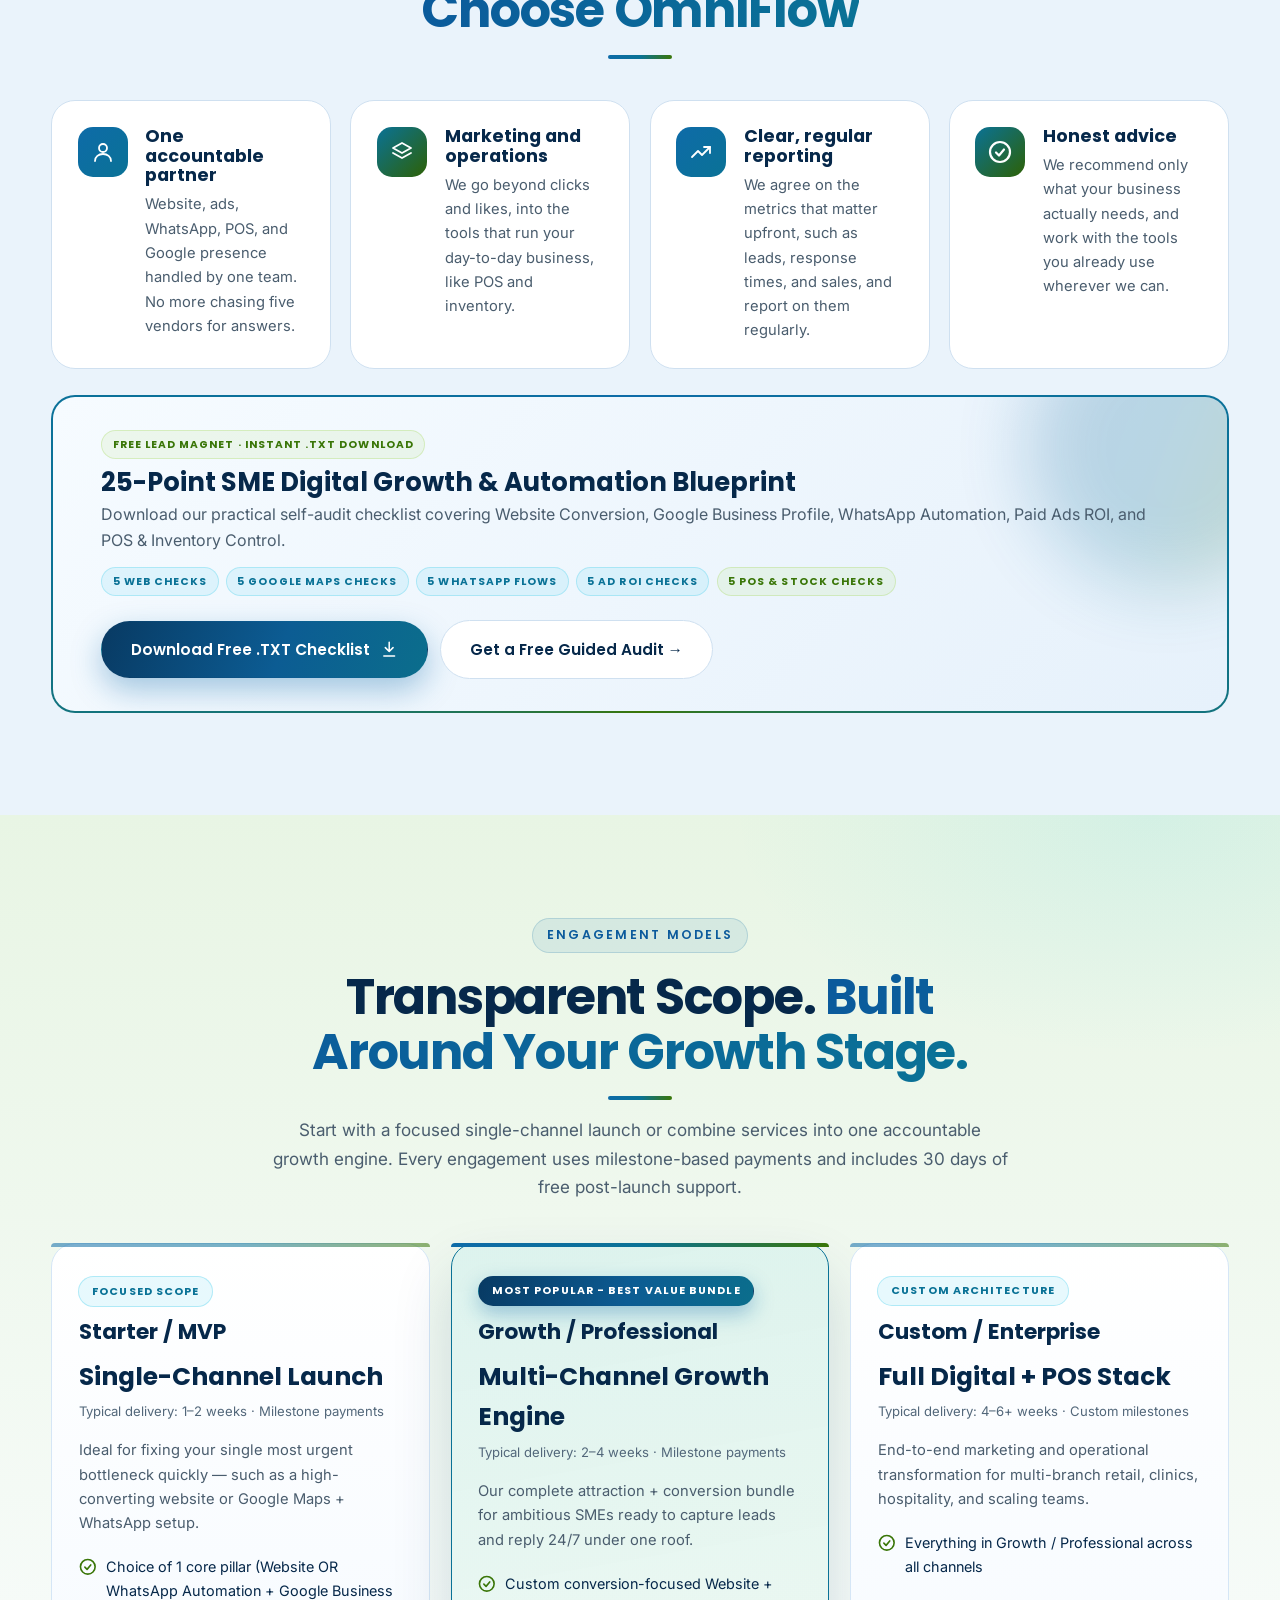
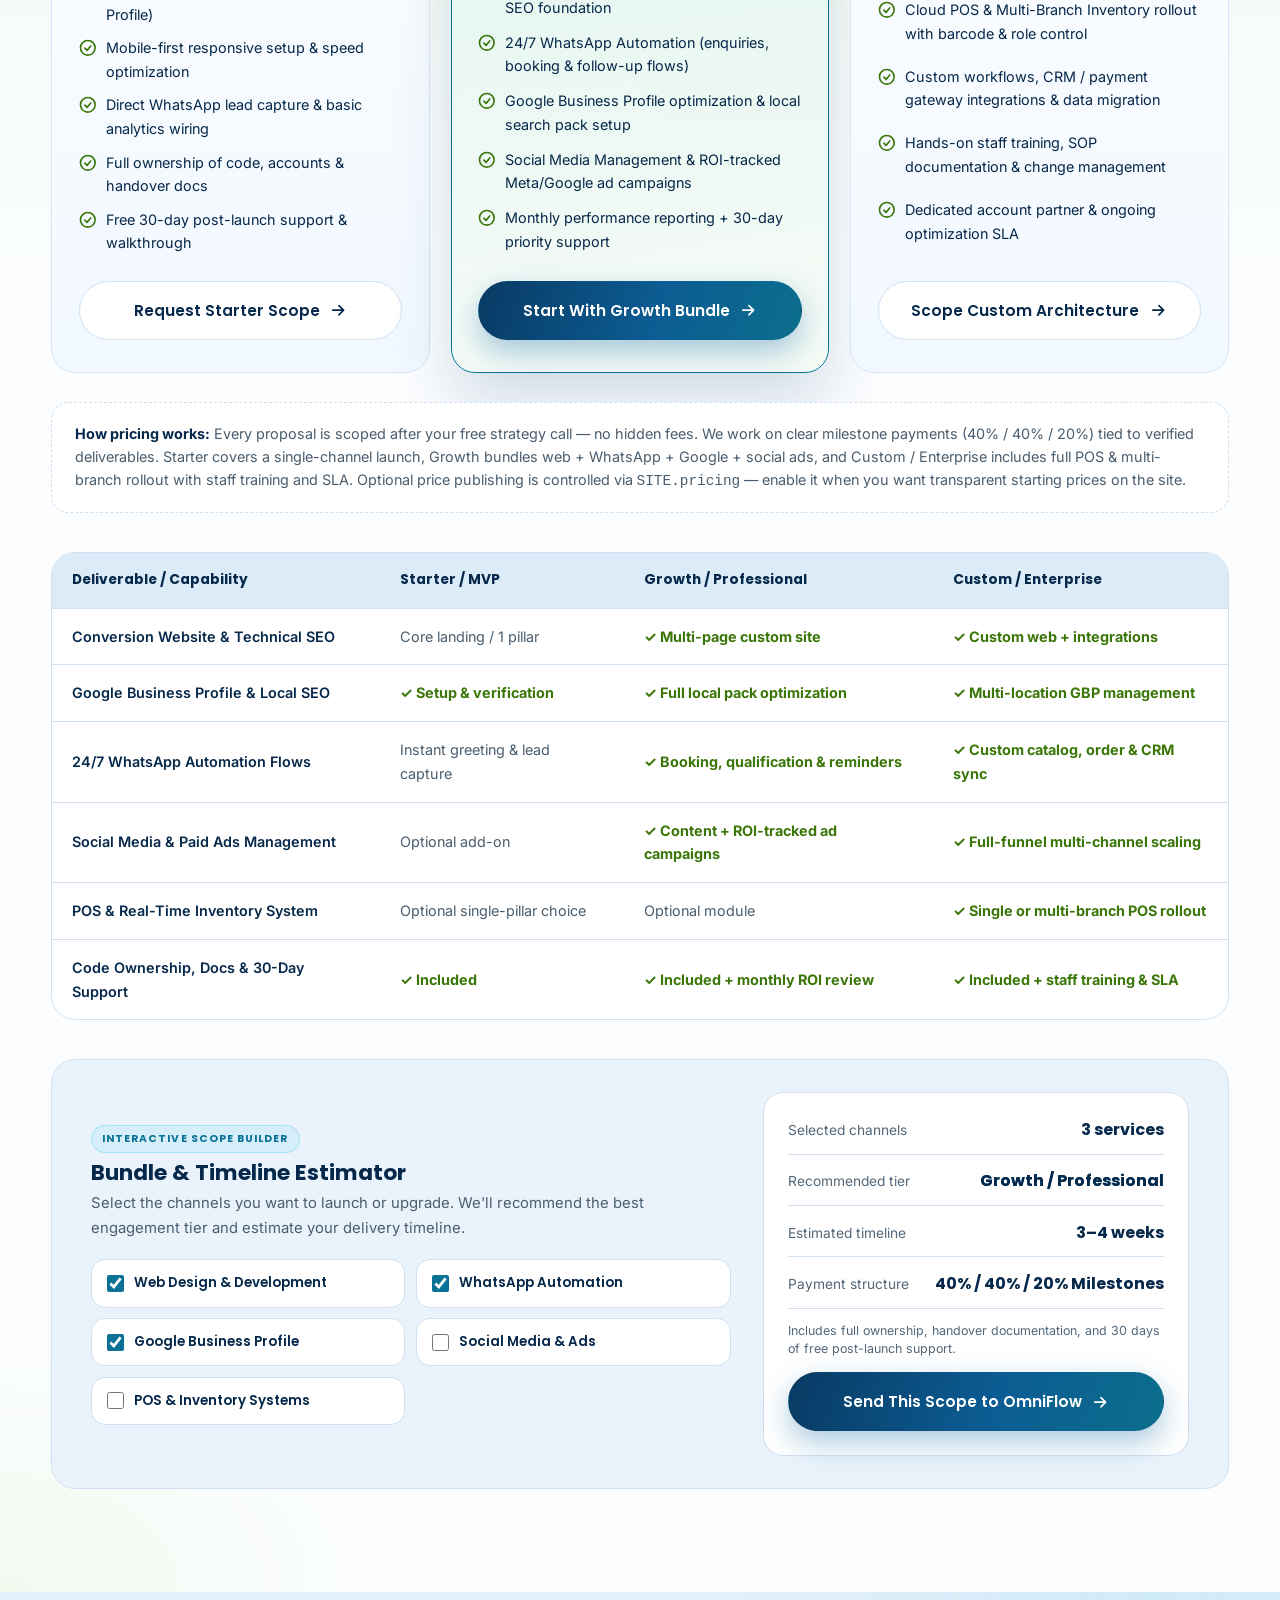
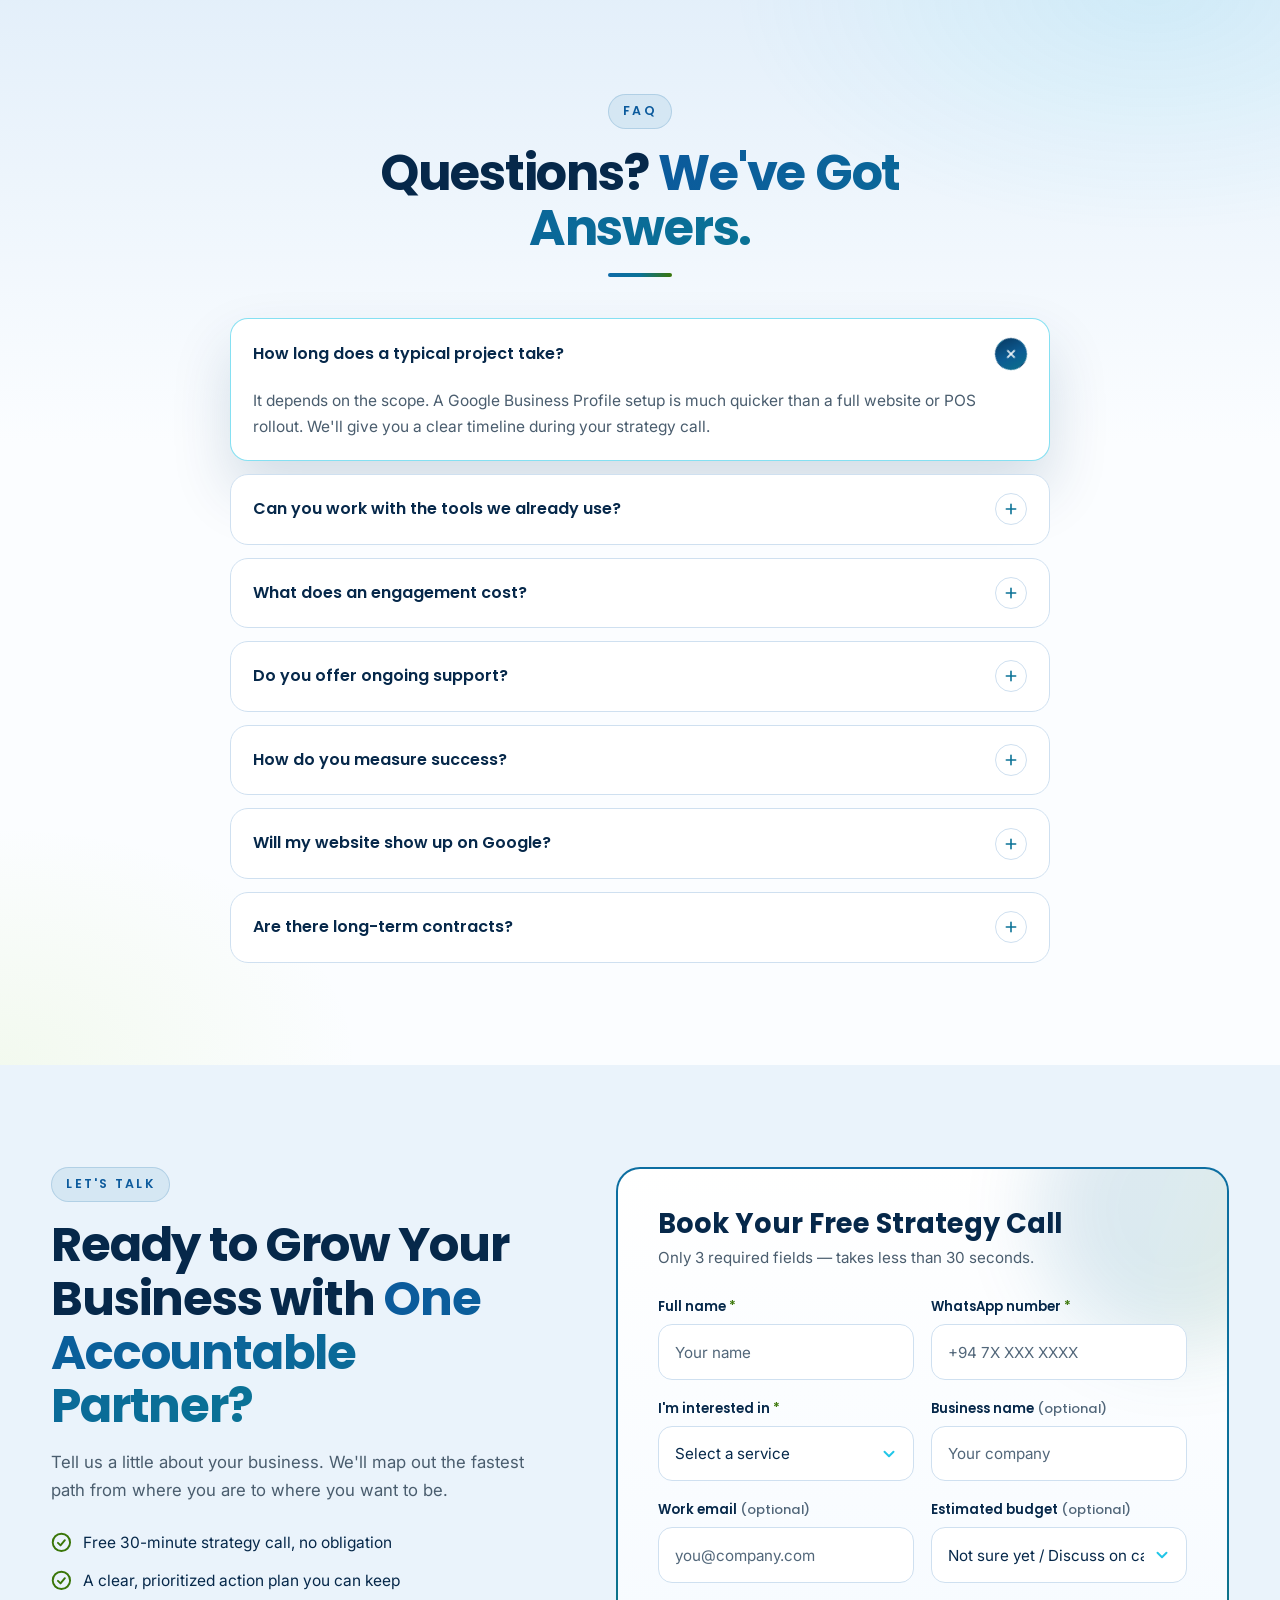
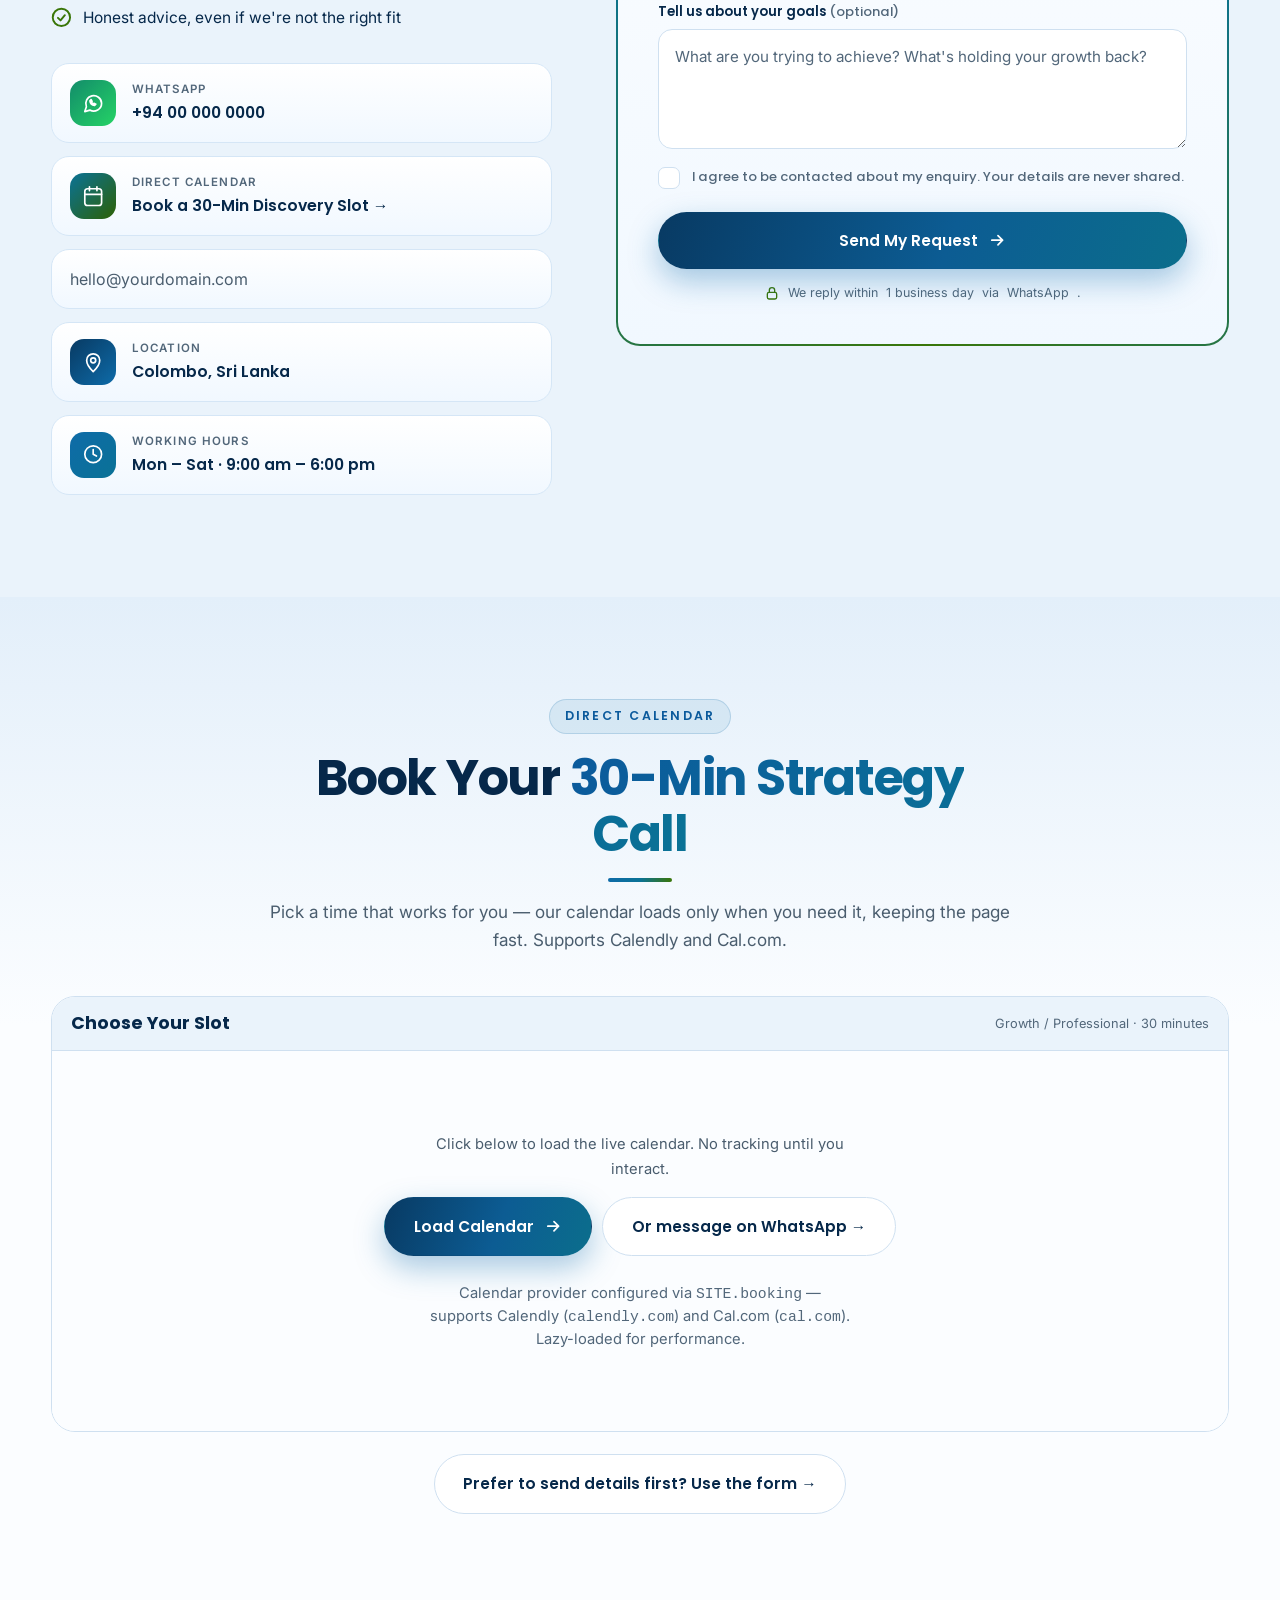
==== commit 1949bafe: "Round 2: light-theme colour layer, Local SEO nav entry & verifier depth Main already carried items 1" ====
--- a/index.html
+++ b/index.html
@@ -1153,15 +1153,31 @@
 }
 
 /* =====================================================
-   LIGHT-THEME COLOUR (Round 2)
-   Every rule is prefixed [data-theme="light"] so the dark theme is untouched.
-   Contrast for these tints is verified by tools/check-contrast.py.
+   LIGHT-THEME COLOUR
+   -----------------------------------------------------
+   Round 2. The light theme used to sit on a near-white page
+   holding pure-white cards, so cards, section bands, kickers
+   and chips had no depth and everything merged into one flat
+   sheet. This block drops the page surface one step deeper and
+   gives the card surfaces, the two feature bands, the kicker
+   pills, the comparison table and each service card a cool
+   brand tint, so the hierarchy reads without any border
+   having to shout.
+
+   Every rule below is scoped to [data-theme="light"], so the
+   dark theme keeps exactly the colours it ships with today.
 ===================================================== */
-[data-theme="light"]{--bg:#eaf3fb; --bg-2:#fbfdff; --wash:#e3effa; --line:#cfe0f0; --aurora:.35;
-  /* darker cyan for text/icons sitting on tinted pills & chips (>= 4.5:1 on every light tint) */
-  --cyan-ink:#07607d;}
-
-/* Cards: soft white → ice-blue gradient with a visible blue-tinted edge */
+
+/* --- 1. deeper, cooler page tokens ------------------- */
+[data-theme="light"]{
+  --bg:#eaf3fb;
+  --bg-2:#fbfdff;
+  --wash:#e3effa;
+  --line:#cfe0f0;
+  --aurora:.35;
+}
+
+/* --- 2. card surfaces lift off the deeper page ------- */
 [data-theme="light"] .card,
 [data-theme="light"] .case-card,
 [data-theme="light"] .vs-card,
@@ -1172,46 +1188,81 @@
 [data-theme="light"] .kpi,
 [data-theme="light"] .c-card,
 [data-theme="light"] .form-card,
-[data-theme="light"] .p-tier:not(.featured){background:linear-gradient(180deg,#ffffff,#f1f8ff)}
-/* border tint only at rest so each component's own :hover border colour still wins */
-[data-theme="light"] .card:not(:hover),
-[data-theme="light"] .case-card:not(:hover),
-[data-theme="light"] .vs-card:not(.before):not(.after):not(:hover),
-[data-theme="light"] .fw-card:not(:hover),
-[data-theme="light"] .seo-card:not(:hover),
-[data-theme="light"] .next-step,
-[data-theme="light"] .g-item:not(:hover),
-[data-theme="light"] .kpi,
-[data-theme="light"] .c-card:not(:hover),
-[data-theme="light"] .form-card,
-[data-theme="light"] .p-tier:not(.featured):not(:hover){border-color:#d5e6f6}
-
-/* Section bands */
+[data-theme="light"] .p-tier:not(.featured){
+  background:linear-gradient(180deg,#ffffff,#f1f8ff);
+  border-color:#d5e6f6;
+}
+/* Declared after the tint (and one specificity step above the base
+   :hover rules) so hover feedback still wins the cascade. Tuned to the
+   light-theme blue — the dark-theme cyan reads washed out down here. */
+[data-theme="light"] .card:hover,
+[data-theme="light"] .case-card:hover,
+[data-theme="light"] .vs-card:hover,
+[data-theme="light"] .fw-card:hover,
+[data-theme="light"] .seo-card:hover,
+[data-theme="light"] .g-item:hover,
+[data-theme="light"] .kpi:hover,
+[data-theme="light"] .c-card:hover,
+[data-theme="light"] .p-tier:not(.featured):hover{border-color:rgba(14,107,168,.45)}
+/* Keep the semantic before/after borders on the comparison cards */
+[data-theme="light"] .vs-card.before{border-color:rgba(184,41,41,.34)}
+[data-theme="light"] .vs-card.after{border-color:rgba(58,118,8,.38)}
+
+/* --- 3. the two feature bands get their own tint ----- */
 [data-theme="light"] #seo.sec.bg2{background:linear-gradient(180deg,#e3f4fb,var(--bg-2) 45%)}
 [data-theme="light"] #pricing.sec.bg2{background:linear-gradient(180deg,#e8f5e4,var(--bg-2) 45%)}
 
-/* Kicker pills */
-[data-theme="light"] .kicker{color:var(--cyan-ink);background:rgba(14,107,168,.09);border:1px solid rgba(14,107,168,.18);padding:.38rem .9rem;border-radius:999px}
+/* --- 4. kickers become pills, not hairline rules ----- */
+[data-theme="light"] .kicker{
+  background:rgba(14,107,168,.09);
+  border:1px solid rgba(14,107,168,.18);
+  padding:.38rem .9rem;
+  border-radius:999px;
+  /* --cyan (#0a7296) only reaches 4.30:1 on this pill over --wash,
+     so the label steps down to the deeper brand blue. */
+  color:#0b5a9c;
+}
 [data-theme="light"] .kicker::before,
 [data-theme="light"] .kicker::after{display:none}
 
-/* Per-service palette: web blue · social green · whatsapp cyan · pos navy · gbp green */
-[data-theme="light"] #web{--a:var(--blue);--a-soft:rgba(14,107,168,.10);--a-line:rgba(14,107,168,.28)}
-[data-theme="light"] #social{--a:var(--green);--a-soft:rgba(58,118,8,.10);--a-line:rgba(58,118,8,.28)}
-[data-theme="light"] #whatsapp{--a:var(--cyan-ink);--a-soft:rgba(10,114,150,.10);--a-line:rgba(10,114,150,.28)}
-[data-theme="light"] #pos{--a:var(--navy);--a-soft:rgba(8,58,99,.09);--a-line:rgba(8,58,99,.28)}
-[data-theme="light"] #gbp{--a:var(--green);--a-soft:rgba(58,118,8,.10);--a-line:rgba(58,118,8,.28)}
-[data-theme="light"] .g-item:nth-child(3) .g-ico,
-[data-theme="light"] .seo-ico{color:var(--cyan-ink)}
-[data-theme="light"] .card-icon{color:var(--a,var(--cyan));background:var(--a-soft,rgba(10,114,150,.10));border-color:var(--a-line,var(--line))}
-[data-theme="light"] .card-num{-webkit-text-stroke:1.6px var(--a,var(--blue))}
-[data-theme="light"] .vis{background:linear-gradient(160deg,var(--a-soft,rgba(14,107,168,.10)),rgba(255,255,255,.55));border-color:var(--a-line,var(--line))}
-
-/* Comparison table header, CTA band and idle filter pills */
-[data-theme="light"] .comp-table thead th{background:#e3effa}
-[data-theme="light"] .cta-in{background:linear-gradient(135deg,#eaf3fb,#e8f5e4)}
-[data-theme="light"] .pill:not(.on){background:#eef6fd;border-color:#c9dff0}
-[data-theme="light"] .pill:not(.on):hover{border-color:var(--cyan)}
+/* --- 5. per-service accent palette -------------------
+   #web blue · #social green · #whatsapp cyan · #pos navy · #gbp green.
+   --a drives the icon and the outlined numeral, --a-soft the tint,
+   --a-line the hairline. The .card default covers any card added later. */
+[data-theme="light"] .card{--a:var(--blue);--a-soft:rgba(14,107,168,.10);--a-line:rgba(14,107,168,.30)}
+[data-theme="light"] #web{--a:#0e6ba8;--a-soft:rgba(14,107,168,.10);--a-line:rgba(14,107,168,.30)}
+[data-theme="light"] #social{--a:#3a7608;--a-soft:rgba(58,118,8,.10);--a-line:rgba(58,118,8,.30)}
+[data-theme="light"] #whatsapp{--a:#0a7296;--a-soft:rgba(10,114,150,.10);--a-line:rgba(10,114,150,.30)}
+[data-theme="light"] #pos{--a:#083a63;--a-soft:rgba(8,58,99,.09);--a-line:rgba(8,58,99,.28)}
+[data-theme="light"] #gbp{--a:#3a7608;--a-soft:rgba(58,118,8,.10);--a-line:rgba(58,118,8,.30)}
+
+[data-theme="light"] .card-icon{color:var(--a);background:var(--a-soft);border-color:var(--a-line)}
+[data-theme="light"] .card-num{-webkit-text-stroke:1.6px var(--a)}
+[data-theme="light"] .card:hover .card-num{-webkit-text-stroke-color:var(--a)}
+[data-theme="light"] .vis{
+  background:linear-gradient(160deg,var(--a-soft),rgba(255,255,255,.62));
+  border-color:var(--a-line);
+}
+
+/* --- 6. chips that sit on a tinted .vis --------------
+   They are tinted twice (vis wash + chip wash), so the label has to
+   step deeper than it does on a plain card to hold AA. */
+[data-theme="light"] .vchip,
+[data-theme="light"] .speed{color:var(--green-d);background:rgba(58,118,8,.10);border-color:rgba(58,118,8,.28)}
+/* --cyan on the navy-tinted #pos .vis measures 4.36:1 — below AA. */
+[data-theme="light"] .vchip.l{color:#0b5a9c;background:rgba(14,107,168,.10);border-color:rgba(14,107,168,.28)}
+
+/* The guarantee strip's cyan chip now lands on the tinted card gradient, where
+   --cyan (#0a7296) only reaches 4.45:1 — step the label a shade deeper. */
+[data-theme="light"] .g-item:nth-child(3) .g-ico{color:#096a8c}
+
+/* --- 7. comparison table head + inner CTA panel ------ */
+[data-theme="light"] .comp-table thead th{background:#dcebf8;color:var(--ink);border-bottom:1px solid var(--line)}
+[data-theme="light"] .cta-in{background:linear-gradient(135deg,#f6fbff,#e6f1fb)}
+
+/* --- 8. filter pills --------------------------------- */
+[data-theme="light"] .pill:not(.on){background:rgba(14,107,168,.07);border-color:rgba(14,107,168,.20)}
+[data-theme="light"] .pill:not(.on):hover{color:var(--ink);border-color:rgba(14,107,168,.45)}
 </style>
 
 <!-- =====================================================================
@@ -1772,7 +1823,7 @@
         <p>Complete profile, right categories, photos, opening hours and a simple review flow — so you appear on Maps when nearby customers search.</p>
       </article>
       <article class="seo-card reveal" style="--d:.1s">
-        <div class="seo-ico"><svg class="ic"><use href="#i-layers"/></svg></div>
+        <div class="seo-ico"><svg class="ic"><use href="#i-chart"/></svg></div>
         <h3>Local keywords, plain structure</h3>
         <p>Titles, headings and service copy written around how people actually search in your area, with clean markup Google can read easily.</p>
       </article>
@@ -2424,7 +2475,6 @@
           <li><a href="#whatsapp">WhatsApp Automation</a></li>
           <li><a href="#pos">POS &amp; Inventory</a></li>
           <li><a href="#gbp">Google Business Profile</a></li>
-          <li><a href="#seo">Local SEO</a></li>
         </ul>
       </div>
 
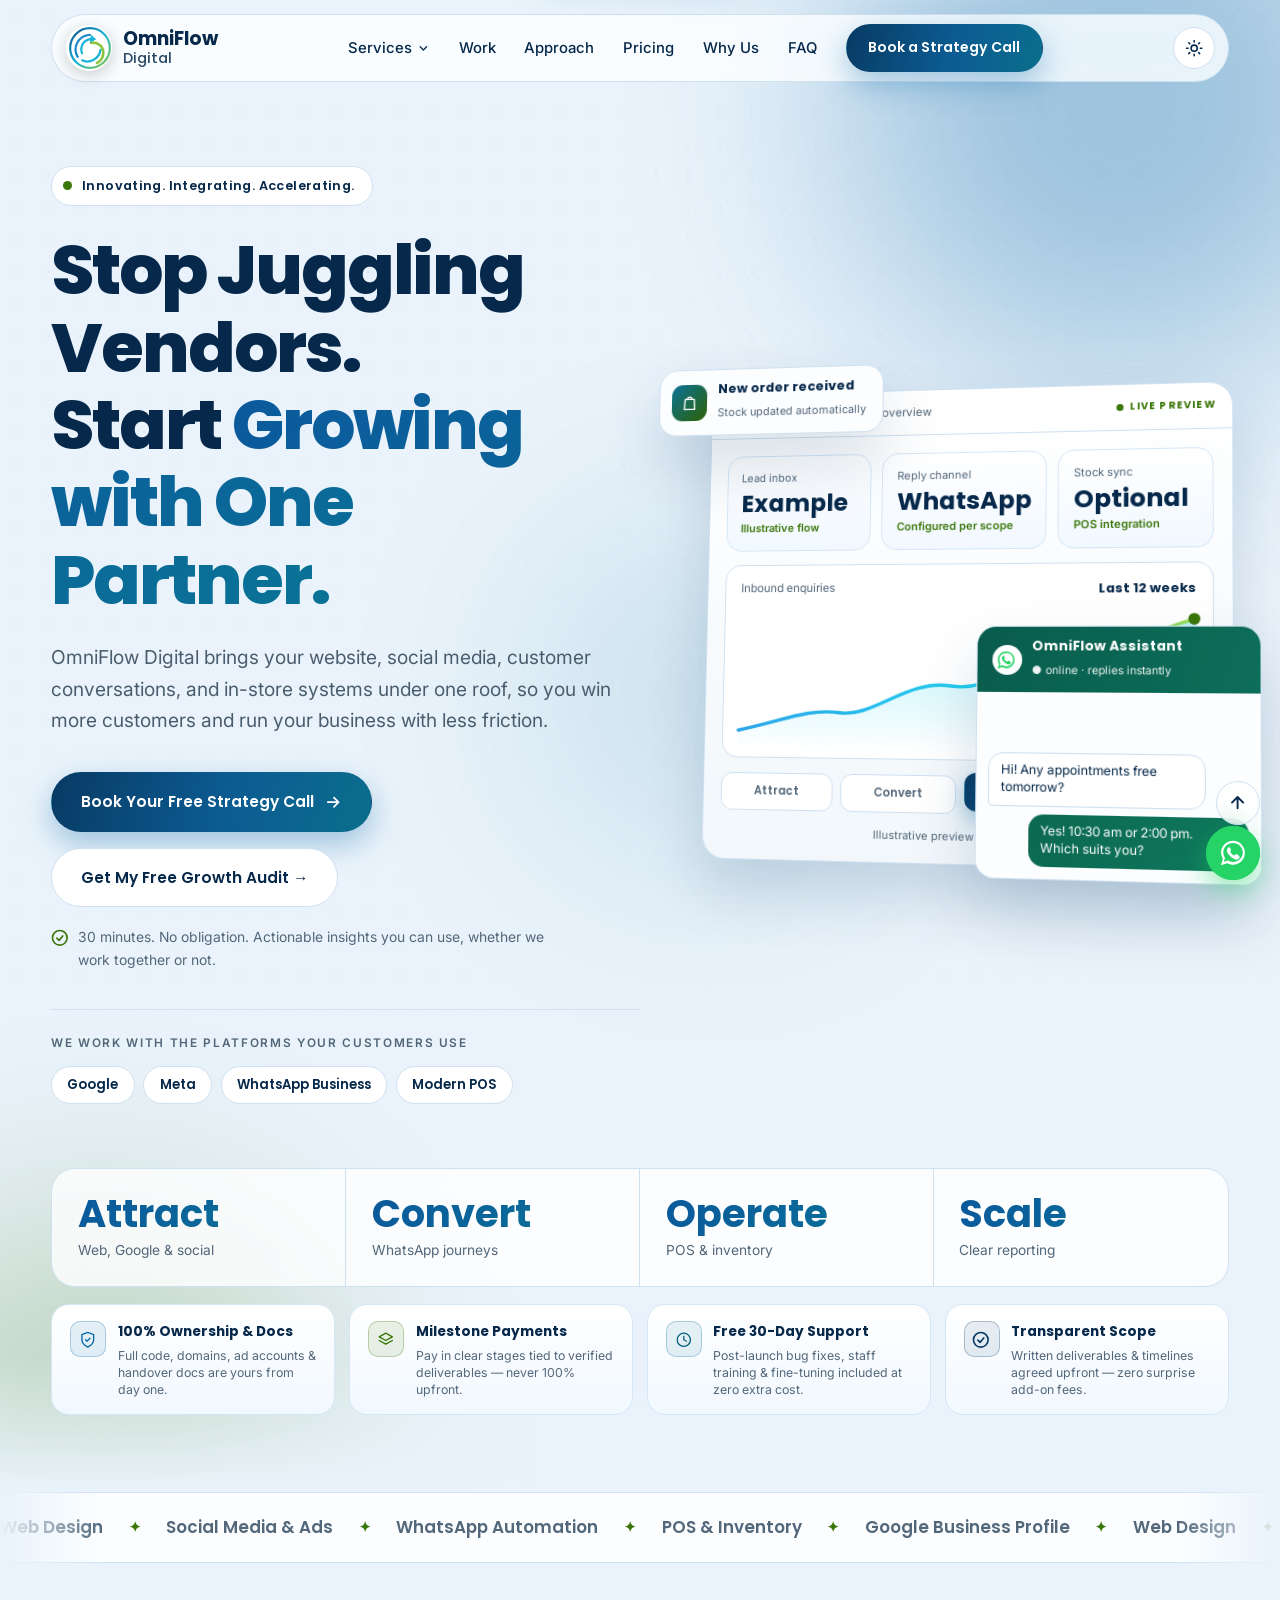
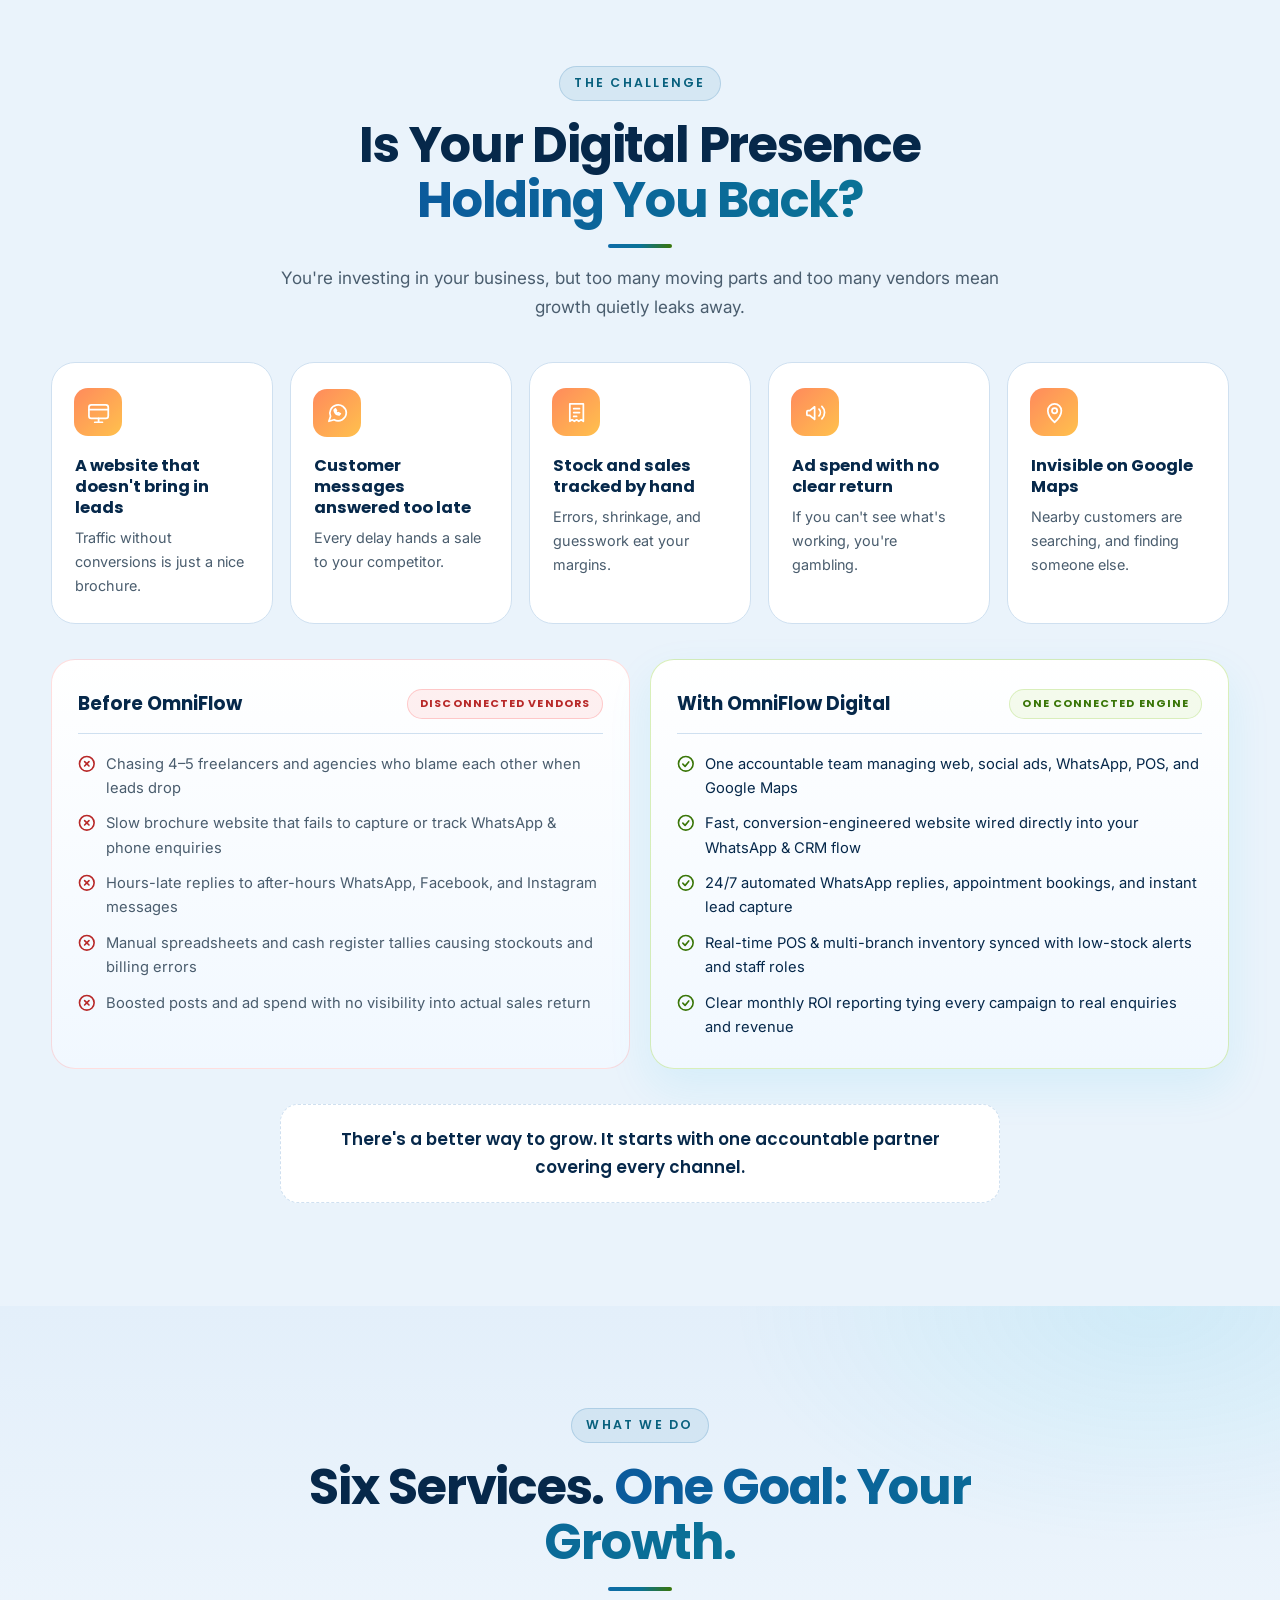
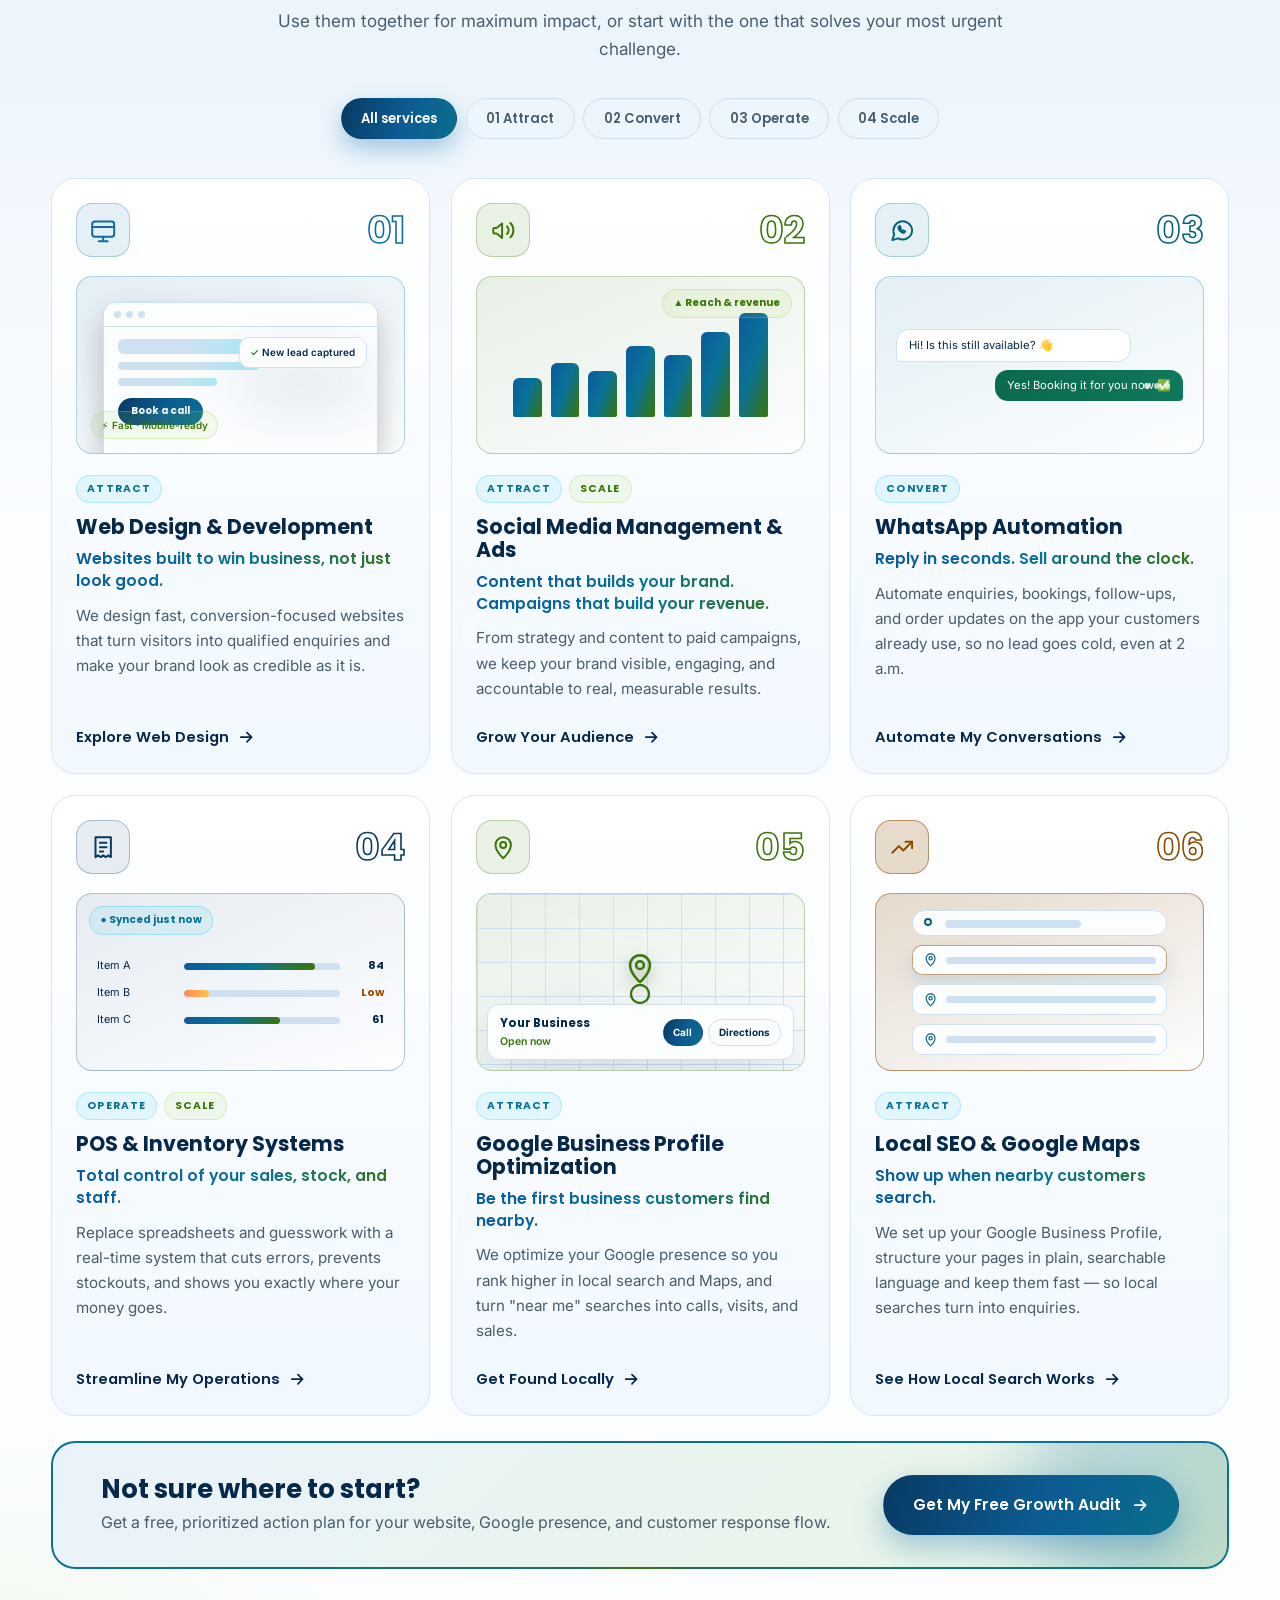
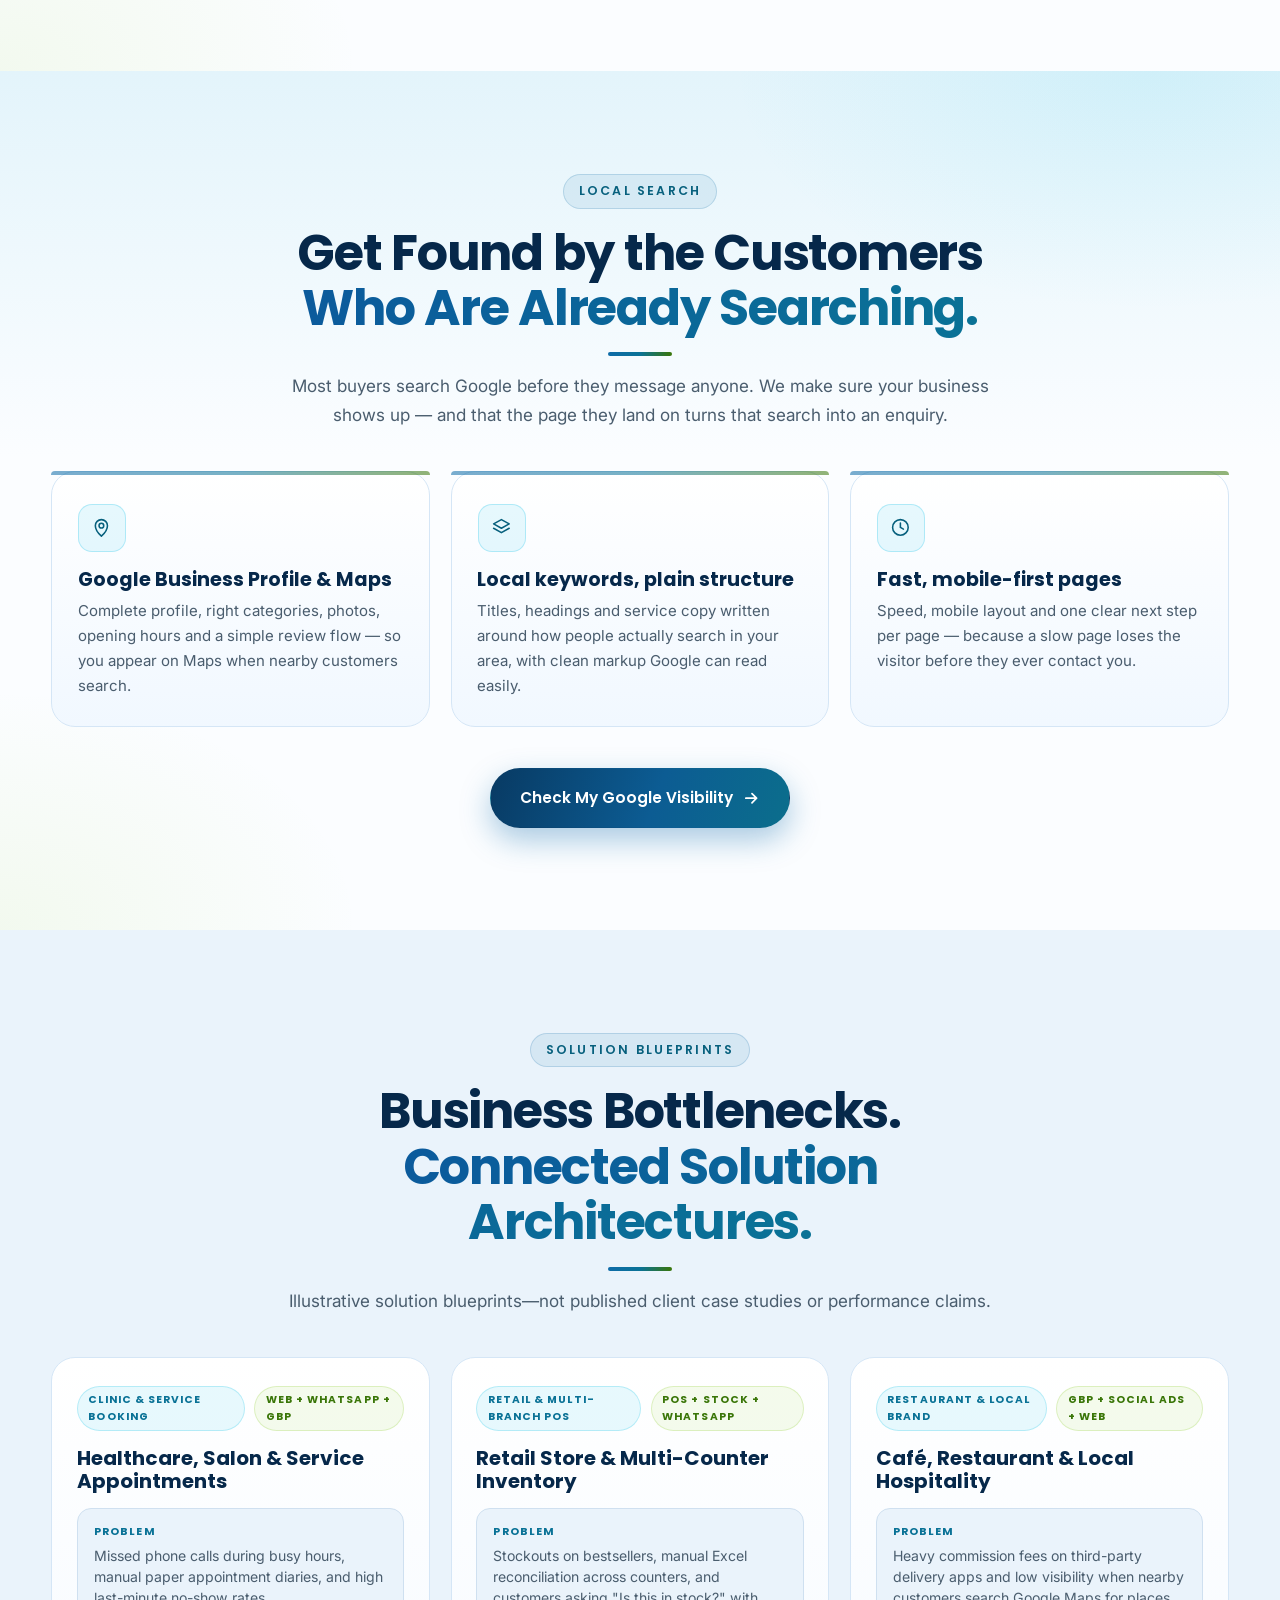
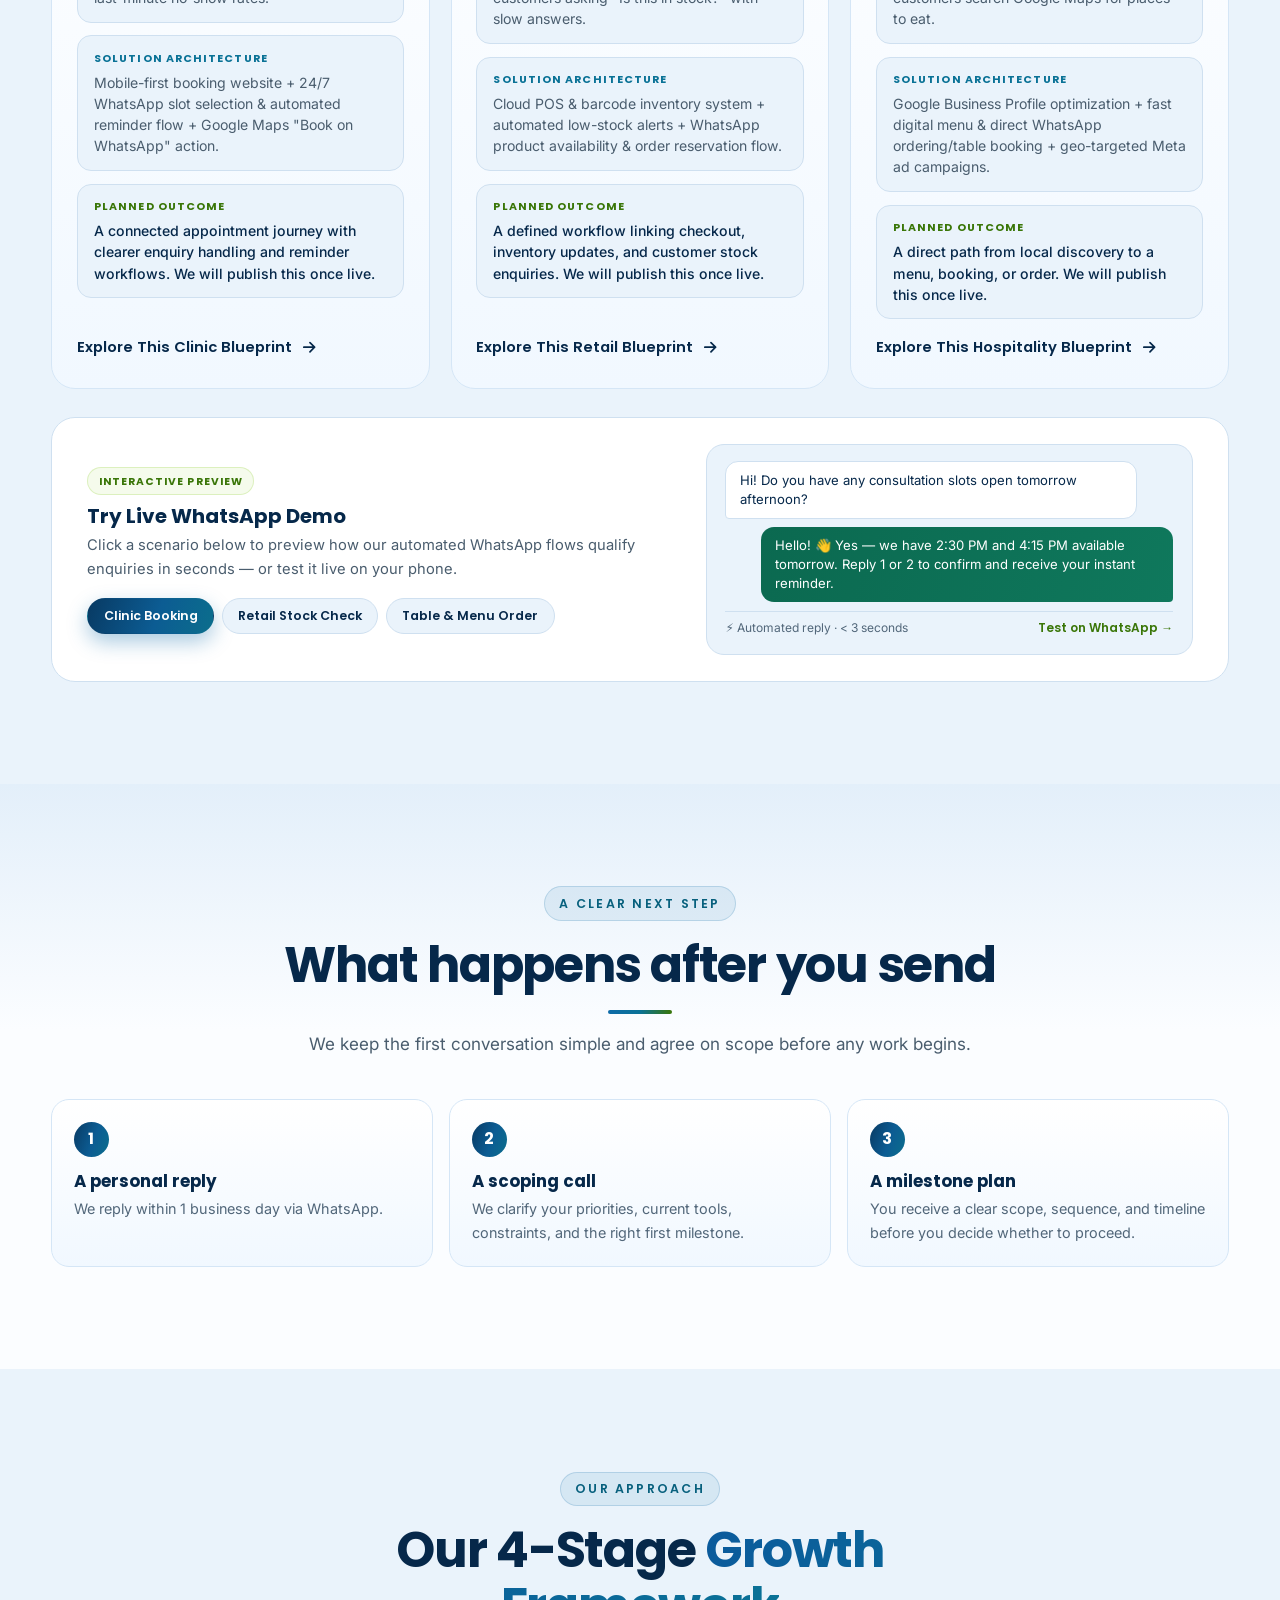
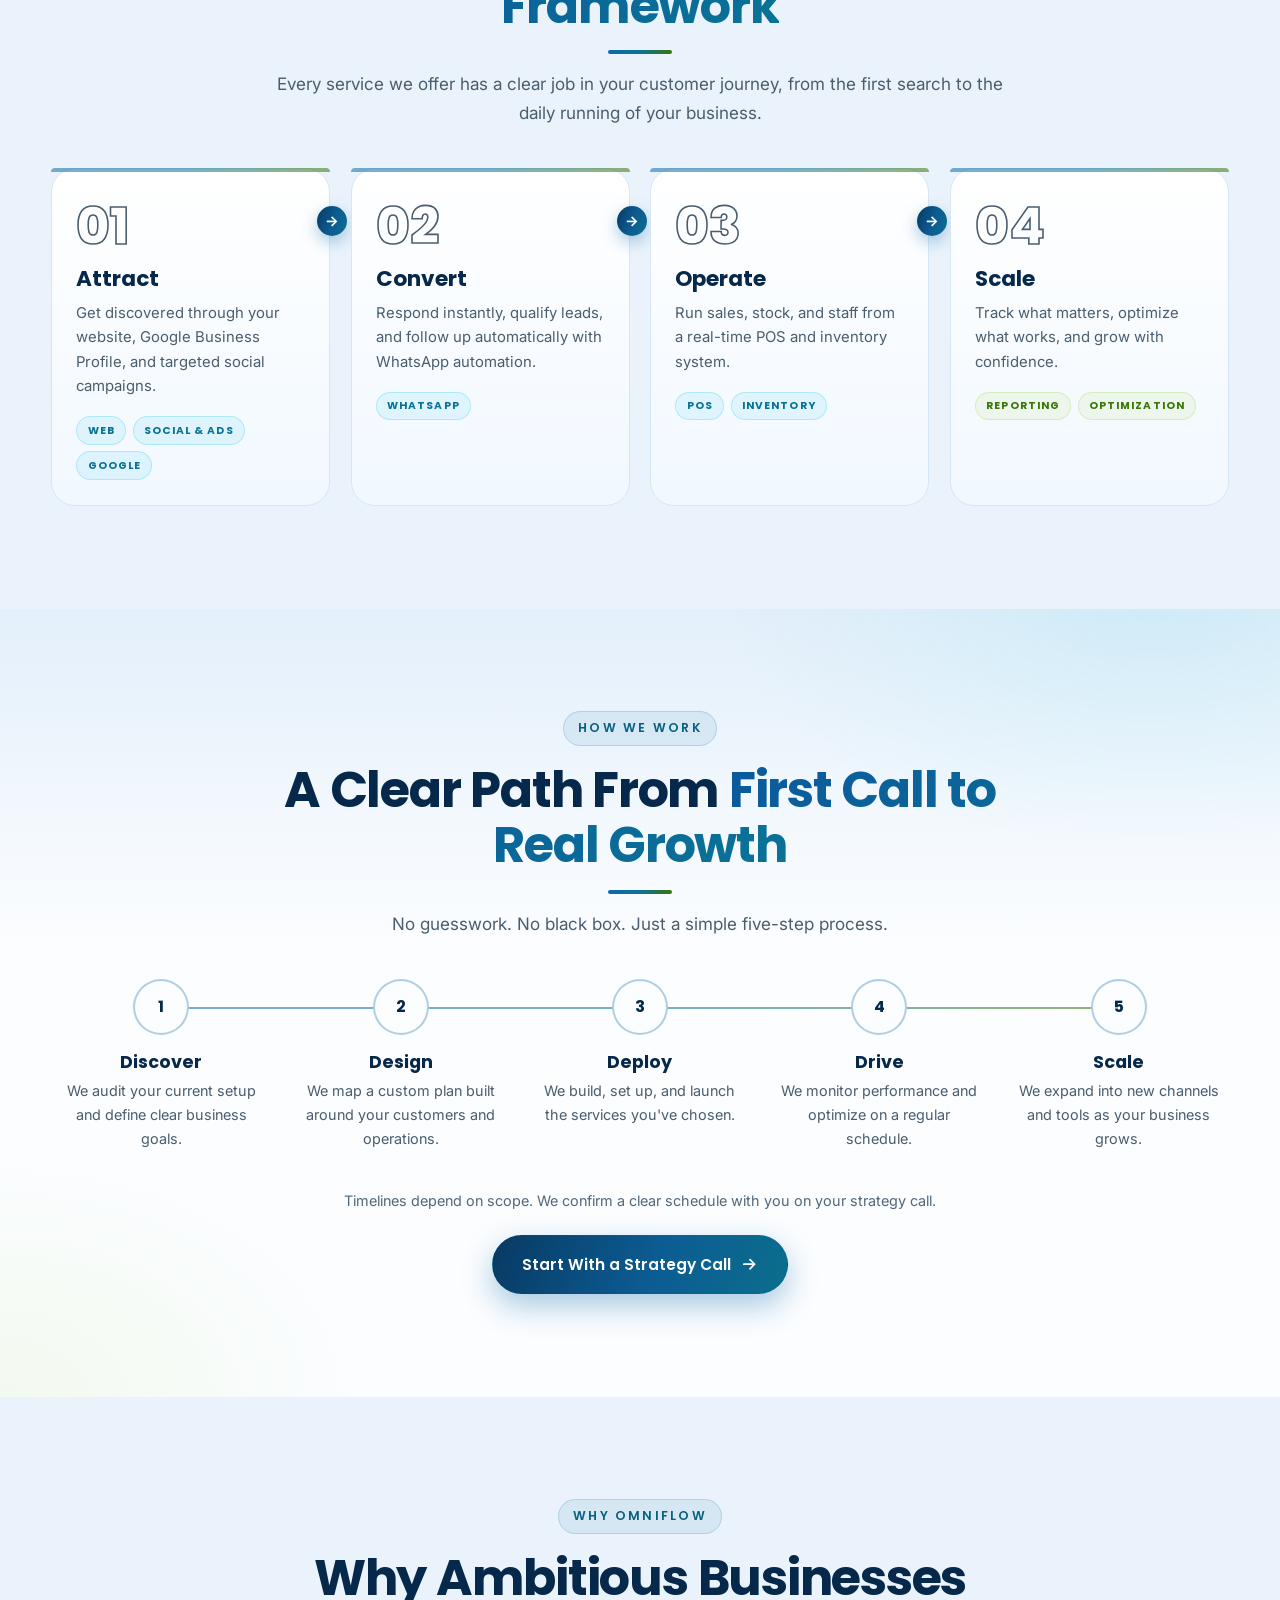
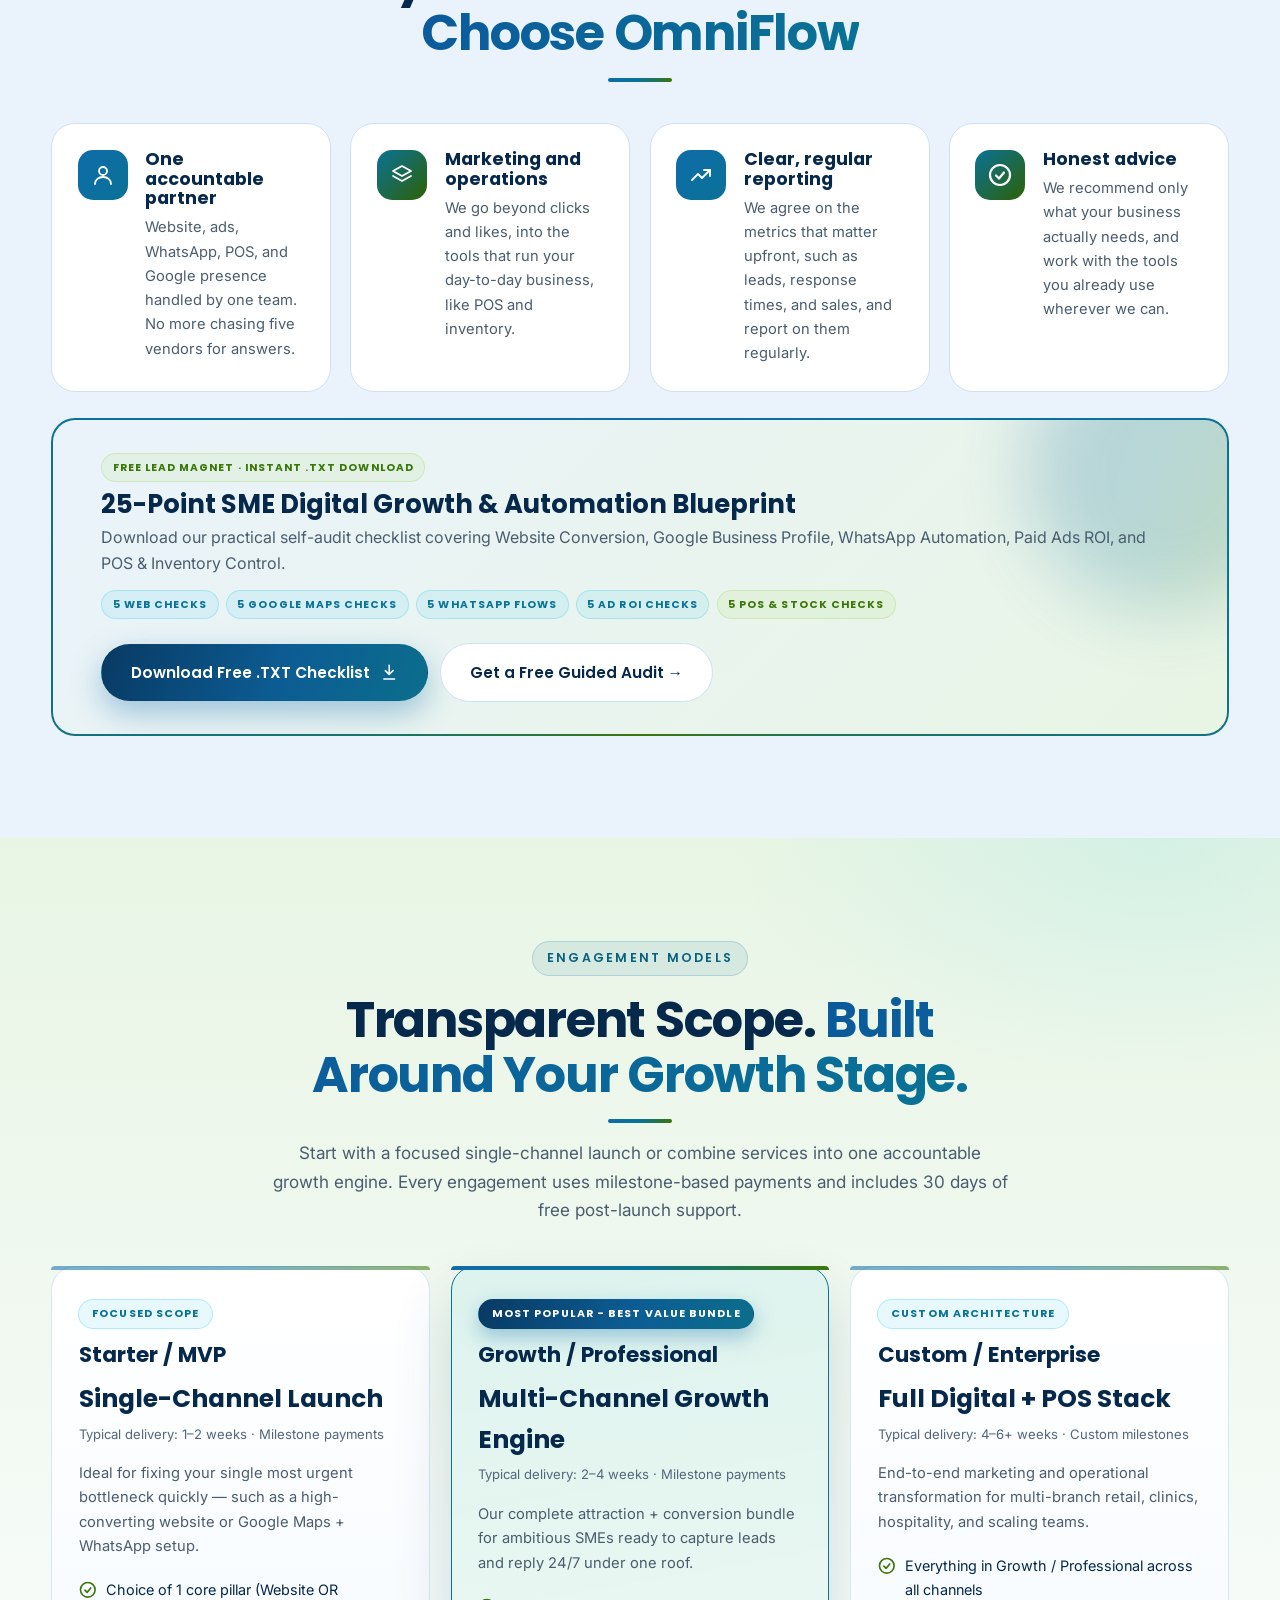
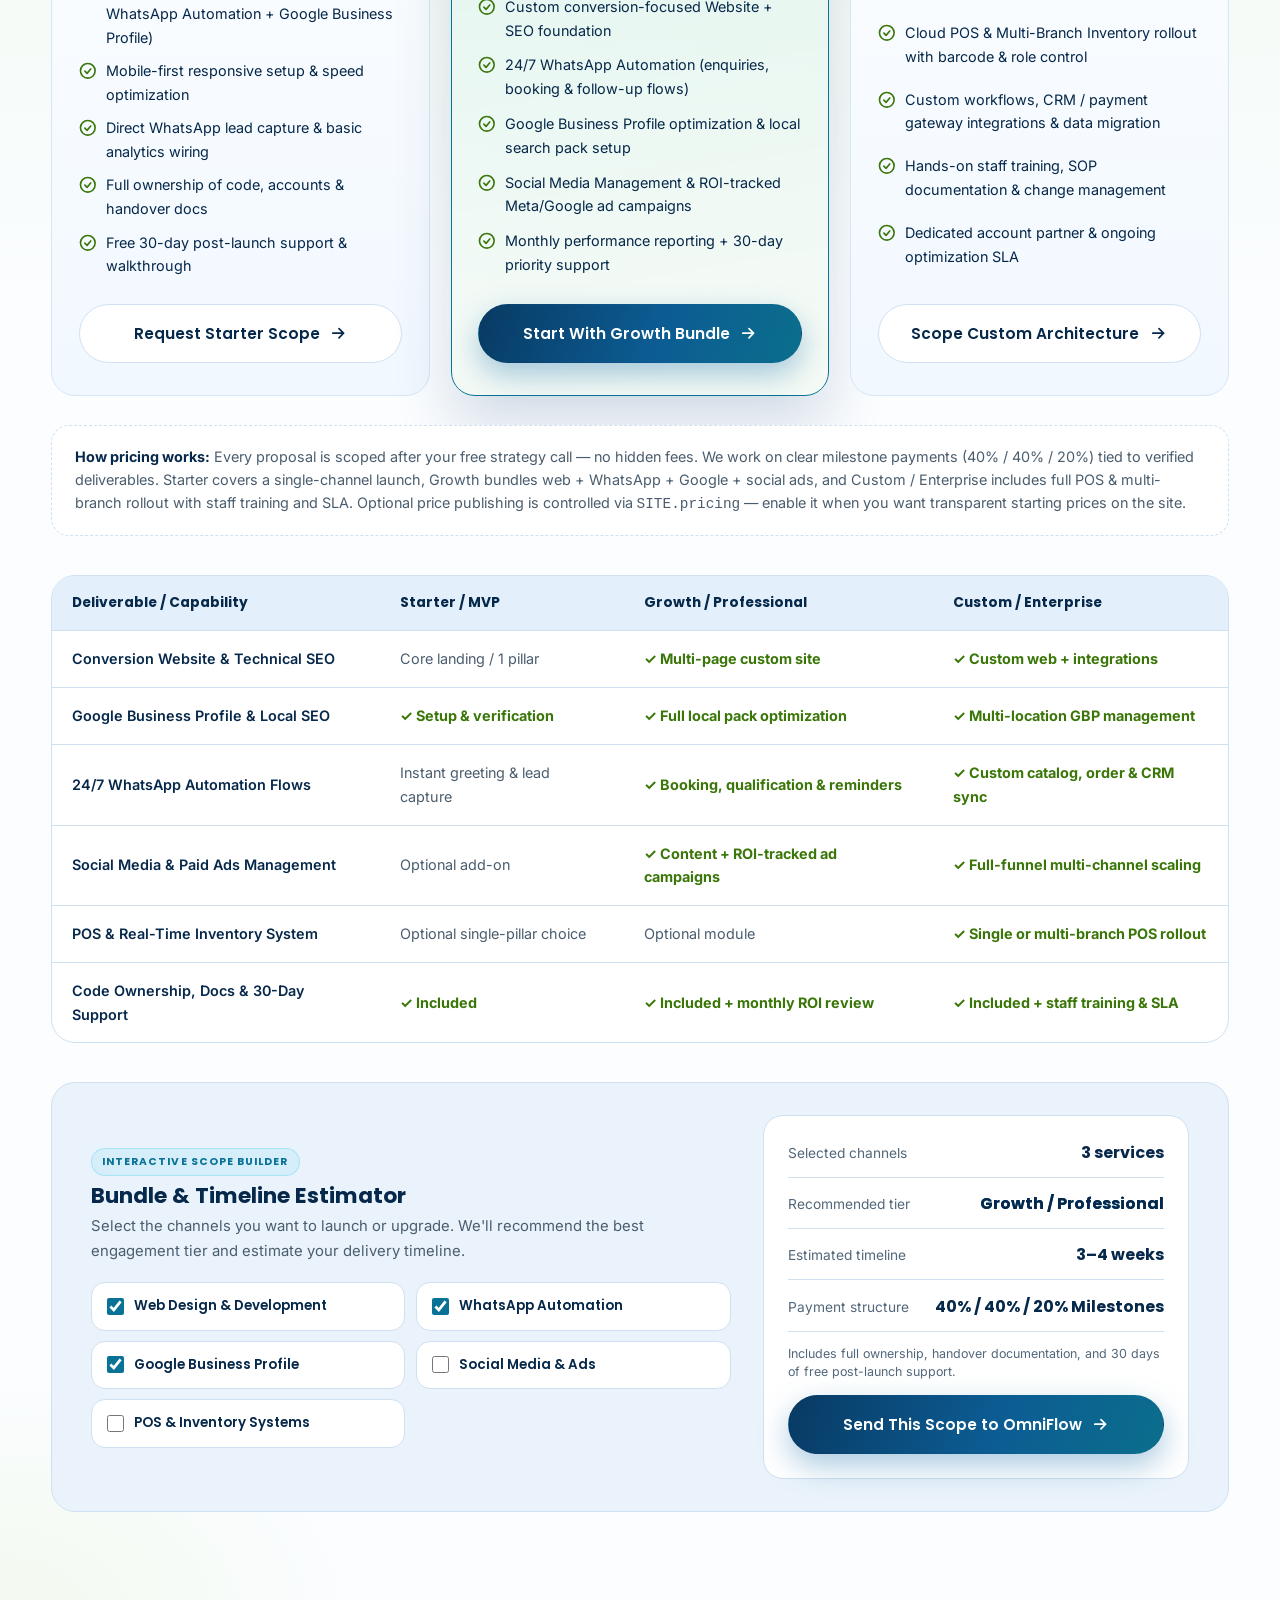
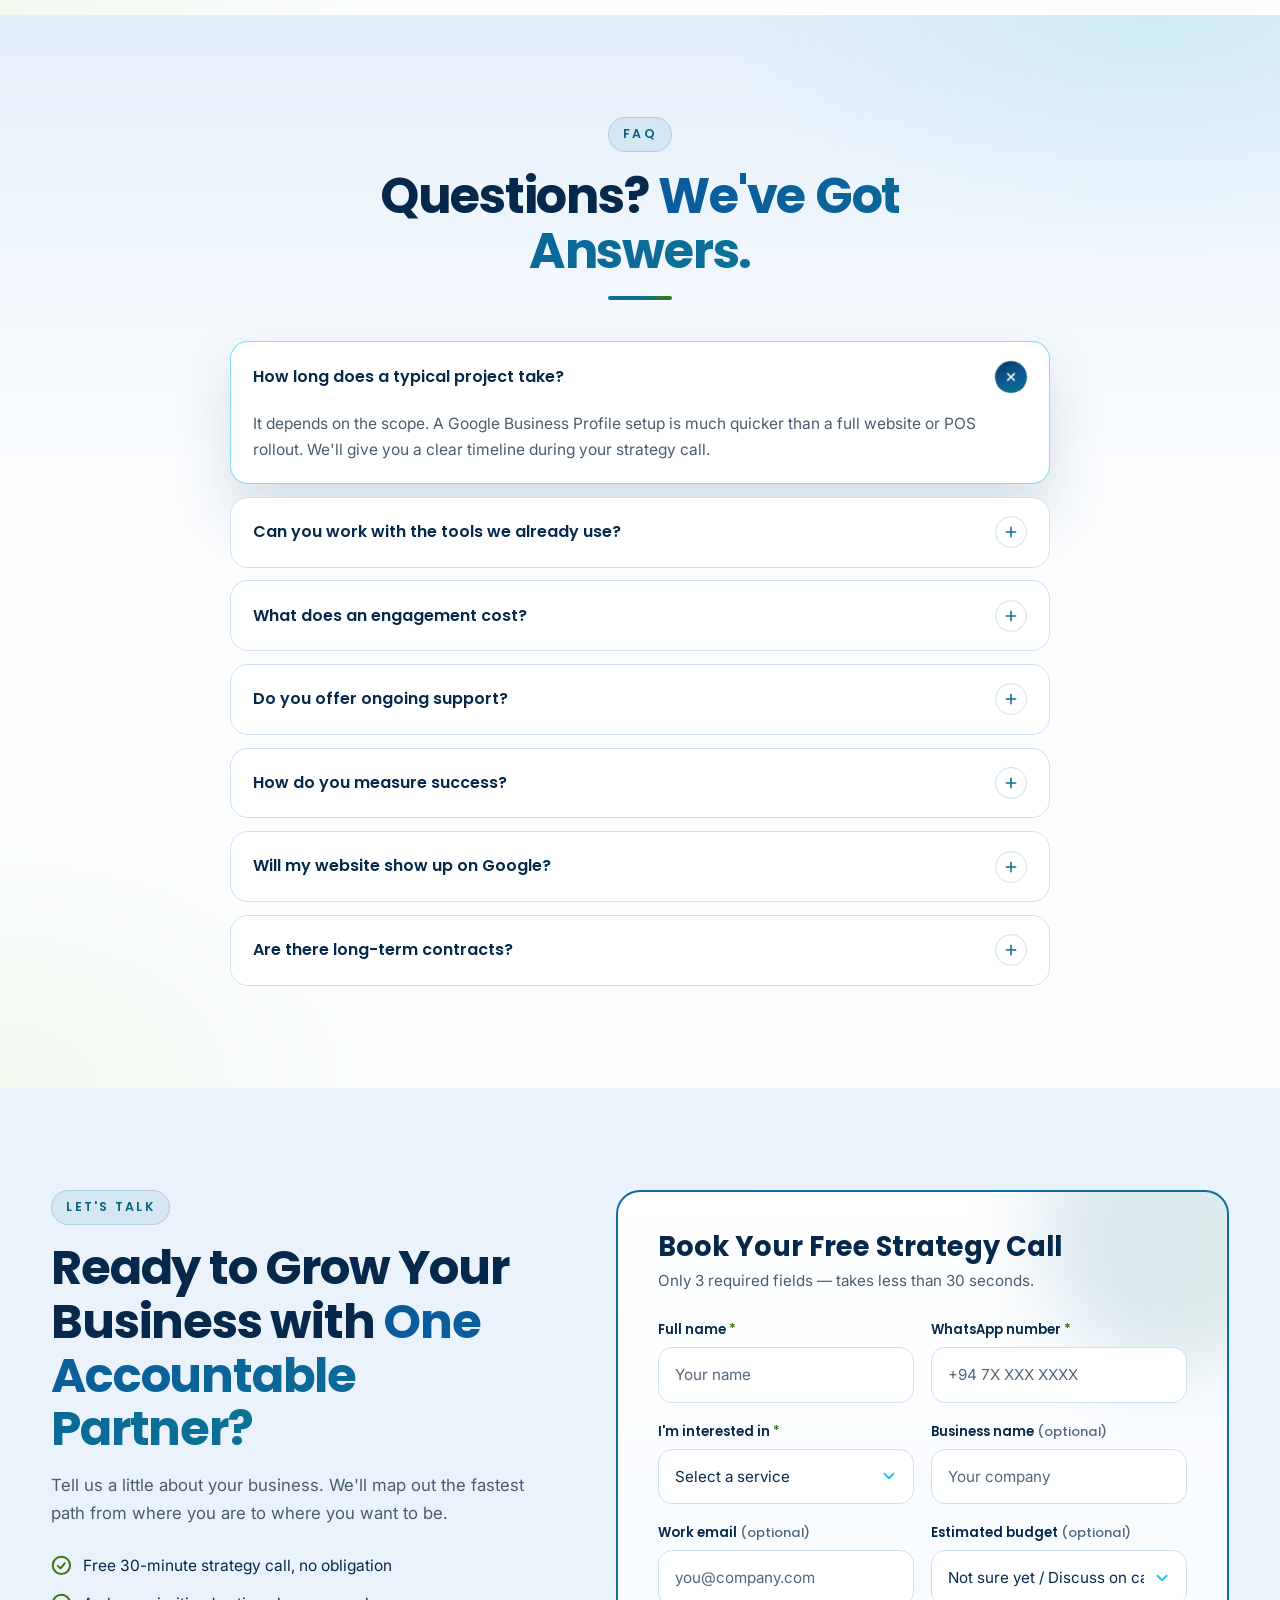
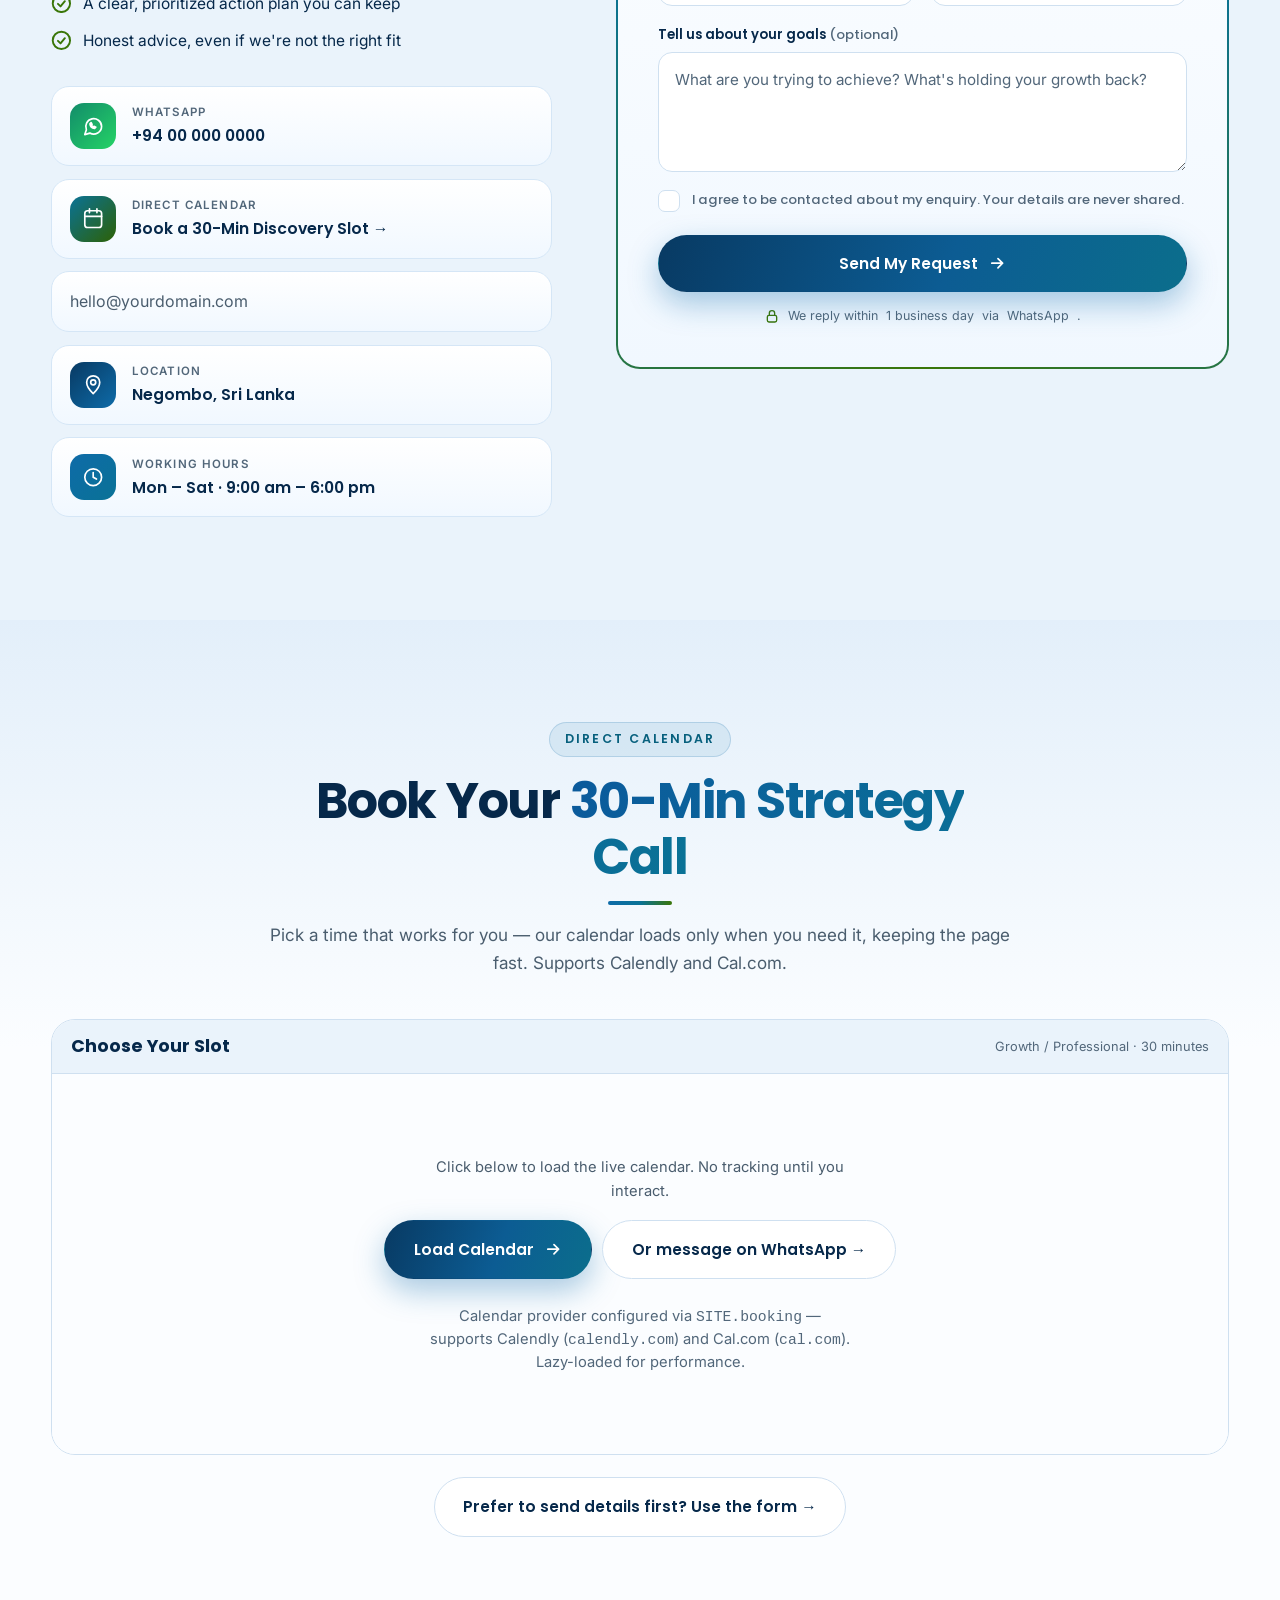
==== commit da59bd83: "Services grid: six cards with Local SEO, uniform 3 + 3 desktop layout - Add the #localseo card (Loca" ====
--- a/index.html
+++ b/index.html
@@ -1152,32 +1152,31 @@
   .chart .ln{stroke-dashoffset:0}.chart .ar{opacity:1}
 }
 
+/* vis: local search (search bar + result rows) */
+.srch{width:78%;display:grid;gap:9px}
+.sbar{position:relative;height:26px;border-radius:999px;background:var(--bg-2);border:1px solid var(--line);overflow:hidden}
+.sbar::before{content:"";position:absolute;left:11px;top:7px;width:8px;height:8px;border-radius:50%;border:2px solid var(--cyan)}
+.sbar::after{content:"";position:absolute;left:32px;top:9px;width:54%;height:8px;border-radius:8px;background:var(--line)}
+.sres{display:flex;align-items:center;gap:8px;padding:.42rem .6rem;border-radius:10px;background:var(--bg-2);border:1px solid var(--line)}
+.sres .ic{color:var(--cyan);font-size:.95rem;flex:none}
+.sres::after{content:"";flex:1;height:7px;border-radius:7px;background:var(--line)}
+.sres.on{border-color:var(--a-line,var(--cyan));box-shadow:0 8px 20px rgba(14,107,168,.16)}
+
+/* Services grid: one uniform card size, 3 + 3 on desktop (<=1100px keeps 2-up, <=700px 1-up) */
+@media (min-width:1101px){
+  .bento .card,.bento .card.w7,.bento .card.w5{grid-column:span 4}
+}
+
 /* =====================================================
-   LIGHT-THEME COLOUR
-   -----------------------------------------------------
-   Round 2. The light theme used to sit on a near-white page
-   holding pure-white cards, so cards, section bands, kickers
-   and chips had no depth and everything merged into one flat
-   sheet. This block drops the page surface one step deeper and
-   gives the card surfaces, the two feature bands, the kicker
-   pills, the comparison table and each service card a cool
-   brand tint, so the hierarchy reads without any border
-   having to shout.
-
-   Every rule below is scoped to [data-theme="light"], so the
-   dark theme keeps exactly the colours it ships with today.
+   LIGHT-THEME COLOUR (Round 2)
+   Every rule is prefixed [data-theme="light"] so the dark theme is untouched.
+   Contrast for these tints is verified by tools/check-contrast.py.
 ===================================================== */
-
-/* --- 1. deeper, cooler page tokens ------------------- */
-[data-theme="light"]{
-  --bg:#eaf3fb;
-  --bg-2:#fbfdff;
-  --wash:#e3effa;
-  --line:#cfe0f0;
-  --aurora:.35;
-}
-
-/* --- 2. card surfaces lift off the deeper page ------- */
+[data-theme="light"]{--bg:#eaf3fb; --bg-2:#fbfdff; --wash:#e3effa; --line:#cfe0f0; --aurora:.35;
+  /* darker cyan for text/icons sitting on tinted pills & chips (>= 4.5:1 on every light tint) */
+  --cyan-ink:#07607d;}
+
+/* Cards: soft white → ice-blue gradient with a visible blue-tinted edge */
 [data-theme="light"] .card,
 [data-theme="light"] .case-card,
 [data-theme="light"] .vs-card,
@@ -1188,81 +1187,50 @@
 [data-theme="light"] .kpi,
 [data-theme="light"] .c-card,
 [data-theme="light"] .form-card,
-[data-theme="light"] .p-tier:not(.featured){
-  background:linear-gradient(180deg,#ffffff,#f1f8ff);
-  border-color:#d5e6f6;
-}
-/* Declared after the tint (and one specificity step above the base
-   :hover rules) so hover feedback still wins the cascade. Tuned to the
-   light-theme blue — the dark-theme cyan reads washed out down here. */
-[data-theme="light"] .card:hover,
-[data-theme="light"] .case-card:hover,
-[data-theme="light"] .vs-card:hover,
-[data-theme="light"] .fw-card:hover,
-[data-theme="light"] .seo-card:hover,
-[data-theme="light"] .g-item:hover,
-[data-theme="light"] .kpi:hover,
-[data-theme="light"] .c-card:hover,
-[data-theme="light"] .p-tier:not(.featured):hover{border-color:rgba(14,107,168,.45)}
-/* Keep the semantic before/after borders on the comparison cards */
-[data-theme="light"] .vs-card.before{border-color:rgba(184,41,41,.34)}
-[data-theme="light"] .vs-card.after{border-color:rgba(58,118,8,.38)}
-
-/* --- 3. the two feature bands get their own tint ----- */
+[data-theme="light"] .p-tier:not(.featured){background:linear-gradient(180deg,#ffffff,#f1f8ff)}
+/* border tint only at rest so each component's own :hover border colour still wins */
+[data-theme="light"] .card:not(:hover),
+[data-theme="light"] .case-card:not(:hover),
+[data-theme="light"] .vs-card:not(.before):not(.after):not(:hover),
+[data-theme="light"] .fw-card:not(:hover),
+[data-theme="light"] .seo-card:not(:hover),
+[data-theme="light"] .next-step,
+[data-theme="light"] .g-item:not(:hover),
+[data-theme="light"] .kpi,
+[data-theme="light"] .c-card:not(:hover),
+[data-theme="light"] .form-card,
+[data-theme="light"] .p-tier:not(.featured):not(:hover){border-color:#d5e6f6}
+
+/* Section bands */
 [data-theme="light"] #seo.sec.bg2{background:linear-gradient(180deg,#e3f4fb,var(--bg-2) 45%)}
 [data-theme="light"] #pricing.sec.bg2{background:linear-gradient(180deg,#e8f5e4,var(--bg-2) 45%)}
 
-/* --- 4. kickers become pills, not hairline rules ----- */
-[data-theme="light"] .kicker{
-  background:rgba(14,107,168,.09);
-  border:1px solid rgba(14,107,168,.18);
-  padding:.38rem .9rem;
-  border-radius:999px;
-  /* --cyan (#0a7296) only reaches 4.30:1 on this pill over --wash,
-     so the label steps down to the deeper brand blue. */
-  color:#0b5a9c;
-}
+/* Kicker pills */
+[data-theme="light"] .kicker{color:var(--cyan-ink);background:rgba(14,107,168,.09);border:1px solid rgba(14,107,168,.18);padding:.38rem .9rem;border-radius:999px}
 [data-theme="light"] .kicker::before,
 [data-theme="light"] .kicker::after{display:none}
 
-/* --- 5. per-service accent palette -------------------
-   #web blue · #social green · #whatsapp cyan · #pos navy · #gbp green.
-   --a drives the icon and the outlined numeral, --a-soft the tint,
-   --a-line the hairline. The .card default covers any card added later. */
-[data-theme="light"] .card{--a:var(--blue);--a-soft:rgba(14,107,168,.10);--a-line:rgba(14,107,168,.30)}
-[data-theme="light"] #web{--a:#0e6ba8;--a-soft:rgba(14,107,168,.10);--a-line:rgba(14,107,168,.30)}
-[data-theme="light"] #social{--a:#3a7608;--a-soft:rgba(58,118,8,.10);--a-line:rgba(58,118,8,.30)}
-[data-theme="light"] #whatsapp{--a:#0a7296;--a-soft:rgba(10,114,150,.10);--a-line:rgba(10,114,150,.30)}
-[data-theme="light"] #pos{--a:#083a63;--a-soft:rgba(8,58,99,.09);--a-line:rgba(8,58,99,.28)}
-[data-theme="light"] #gbp{--a:#3a7608;--a-soft:rgba(58,118,8,.10);--a-line:rgba(58,118,8,.30)}
-
-[data-theme="light"] .card-icon{color:var(--a);background:var(--a-soft);border-color:var(--a-line)}
-[data-theme="light"] .card-num{-webkit-text-stroke:1.6px var(--a)}
-[data-theme="light"] .card:hover .card-num{-webkit-text-stroke-color:var(--a)}
-[data-theme="light"] .vis{
-  background:linear-gradient(160deg,var(--a-soft),rgba(255,255,255,.62));
-  border-color:var(--a-line);
-}
-
-/* --- 6. chips that sit on a tinted .vis --------------
-   They are tinted twice (vis wash + chip wash), so the label has to
-   step deeper than it does on a plain card to hold AA. */
-[data-theme="light"] .vchip,
-[data-theme="light"] .speed{color:var(--green-d);background:rgba(58,118,8,.10);border-color:rgba(58,118,8,.28)}
-/* --cyan on the navy-tinted #pos .vis measures 4.36:1 — below AA. */
-[data-theme="light"] .vchip.l{color:#0b5a9c;background:rgba(14,107,168,.10);border-color:rgba(14,107,168,.28)}
-
-/* The guarantee strip's cyan chip now lands on the tinted card gradient, where
-   --cyan (#0a7296) only reaches 4.45:1 — step the label a shade deeper. */
-[data-theme="light"] .g-item:nth-child(3) .g-ico{color:#096a8c}
-
-/* --- 7. comparison table head + inner CTA panel ------ */
-[data-theme="light"] .comp-table thead th{background:#dcebf8;color:var(--ink);border-bottom:1px solid var(--line)}
-[data-theme="light"] .cta-in{background:linear-gradient(135deg,#f6fbff,#e6f1fb)}
-
-/* --- 8. filter pills --------------------------------- */
-[data-theme="light"] .pill:not(.on){background:rgba(14,107,168,.07);border-color:rgba(14,107,168,.20)}
-[data-theme="light"] .pill:not(.on):hover{color:var(--ink);border-color:rgba(14,107,168,.45)}
+/* Per-service palette: web blue · social green · whatsapp cyan · pos navy · gbp green */
+[data-theme="light"] #web{--a:var(--blue);--a-soft:rgba(14,107,168,.10);--a-line:rgba(14,107,168,.28)}
+[data-theme="light"] #social{--a:var(--green);--a-soft:rgba(58,118,8,.10);--a-line:rgba(58,118,8,.28)}
+[data-theme="light"] #whatsapp{--a:var(--cyan-ink);--a-soft:rgba(10,114,150,.10);--a-line:rgba(10,114,150,.28)}
+[data-theme="light"] #pos{--a:var(--navy);--a-soft:rgba(8,58,99,.09);--a-line:rgba(8,58,99,.28)}
+[data-theme="light"] #gbp{--a:var(--green);--a-soft:rgba(58,118,8,.10);--a-line:rgba(58,118,8,.28)}
+[data-theme="light"] #localseo{--a:#8a4b00;--a-soft:rgba(138,75,0,.20);--a-line:rgba(138,75,0,.5)}
+[data-theme="light"] .g-item:nth-child(3) .g-ico,
+[data-theme="light"] .seo-ico{color:var(--cyan-ink)}
+[data-theme="light"] .card-icon{color:var(--a,var(--cyan));background:var(--a-soft,rgba(10,114,150,.10));border-color:var(--a-line,var(--line))}
+[data-theme="light"] .card-num{-webkit-text-stroke:1.6px var(--a,var(--blue))}
+[data-theme="light"] .vis{background:linear-gradient(160deg,var(--a-soft,rgba(14,107,168,.10)),rgba(255,255,255,.55));border-color:var(--a-line,var(--line))}
+/* Local-search mock: cyan on a white card would be ~1.9:1, so light uses --cyan-ink */
+[data-theme="light"] .sbar::before{border-color:var(--cyan-ink)}
+[data-theme="light"] .sres .ic{color:var(--cyan-ink)}
+
+/* Comparison table header, CTA band and idle filter pills */
+[data-theme="light"] .comp-table thead th{background:#e3effa}
+[data-theme="light"] .cta-in{background:linear-gradient(135deg,#eaf3fb,#e8f5e4)}
+[data-theme="light"] .pill:not(.on){background:#eef6fd;border-color:#c9dff0}
+[data-theme="light"] .pill:not(.on):hover{border-color:var(--cyan)}
 </style>
 
 <!-- =====================================================================
@@ -1331,7 +1299,8 @@
           { "@type": "Offer", "itemOffered": { "@type": "Service", "name": "Social Media Management & Ads", "description": "Strategy, content and paid campaigns measured against real business results.", "serviceType": "Social media marketing" } },
           { "@type": "Offer", "itemOffered": { "@type": "Service", "name": "WhatsApp Automation", "description": "Automated enquiries, bookings, follow-ups and order updates on WhatsApp.", "serviceType": "Conversational automation" } },
           { "@type": "Offer", "itemOffered": { "@type": "Service", "name": "POS & Inventory Systems", "description": "Real-time point of sale and inventory control that cuts errors and stockouts.", "serviceType": "Business systems" } },
-          { "@type": "Offer", "itemOffered": { "@type": "Service", "name": "Google Business Profile Optimization", "description": "Local search and Google Maps optimization that turns searches into visits.", "serviceType": "Local SEO" } }
+          { "@type": "Offer", "itemOffered": { "@type": "Service", "name": "Google Business Profile Optimization", "description": "Local search and Google Maps optimization that turns searches into visits.", "serviceType": "Local SEO" } },
+          { "@type": "Offer", "itemOffered": { "@type": "Service", "name": "Local SEO & Google Maps", "description": "Google Business Profile setup, searchable page structure and fast local landing pages that turn nearby searches into enquiries.", "serviceType": "Local search optimization" } }
         ]
       }
     },
@@ -1694,7 +1663,7 @@
 
     <div class="section-head reveal" style="margin-bottom:2.2rem">
       <span class="kicker">What We Do</span>
-      <h2>Five Services. <span class="gt">One Goal: Your Growth.</span></h2>
+      <h2>Six Services. <span class="gt">One Goal: Your Growth.</span></h2>
       <p>Use them together for maximum impact, or start with the one that solves your most urgent challenge.</p>
     </div>
 
@@ -1791,6 +1760,24 @@
         <p class="desc">We optimize your Google presence so you rank higher in local search and Maps, and turn "near me" searches into calls, visits, and sales.</p>
         <a href="#contact" class="card-link" data-interest="Google Business Profile Optimization">Get Found Locally <svg class="ic"><use href="#i-arrow"/></svg></a>
       </article>
+
+      <!-- 6 LOCAL SEO -->
+      <article class="card reveal" id="localseo" data-stage="attract" style="--d:.3s">
+        <div class="card-head"><div class="card-icon"><svg class="ic"><use href="#i-chart"/></svg></div><span class="card-num">06</span></div>
+        <div class="vis" aria-hidden="true">
+          <div class="srch">
+            <div class="sbar"></div>
+            <div class="sres on"><svg class="ic"><use href="#i-pin"/></svg></div>
+            <div class="sres"><svg class="ic"><use href="#i-pin"/></svg></div>
+            <div class="sres"><svg class="ic"><use href="#i-pin"/></svg></div>
+          </div>
+        </div>
+        <div class="tags"><span class="tag">Attract</span></div>
+        <h3>Local SEO &amp; Google Maps</h3>
+        <p class="outcome">Show up when nearby customers search.</p>
+        <p class="desc">We set up your Google Business Profile, structure your pages in plain, searchable language and keep them fast — so local searches turn into enquiries.</p>
+        <a href="#seo" class="card-link">See How Local Search Works <svg class="ic"><use href="#i-arrow"/></svg></a>
+      </article>
     </div>
 
     <!-- Audit banner -->
@@ -1823,7 +1810,7 @@
         <p>Complete profile, right categories, photos, opening hours and a simple review flow — so you appear on Maps when nearby customers search.</p>
       </article>
       <article class="seo-card reveal" style="--d:.1s">
-        <div class="seo-ico"><svg class="ic"><use href="#i-chart"/></svg></div>
+        <div class="seo-ico"><svg class="ic"><use href="#i-layers"/></svg></div>
         <h3>Local keywords, plain structure</h3>
         <p>Titles, headings and service copy written around how people actually search in your area, with clean markup Google can read easily.</p>
       </article>
@@ -2309,7 +2296,7 @@
         </a>
         <div class="c-card">
           <span class="c-ico"><svg class="ic"><use href="#i-pin"/></svg></span>
-          <span><small>Location</small><b data-location>Colombo, Sri Lanka</b></span>
+          <span><small>Location</small><b data-location>Negombo, Sri Lanka</b></span>
         </div>
         <div class="c-card">
           <span class="c-ico"><svg class="ic"><use href="#i-clock"/></svg></span>
@@ -2475,6 +2462,7 @@
           <li><a href="#whatsapp">WhatsApp Automation</a></li>
           <li><a href="#pos">POS &amp; Inventory</a></li>
           <li><a href="#gbp">Google Business Profile</a></li>
+          <li><a href="#seo">Local SEO</a></li>
         </ul>
       </div>
 
@@ -2495,7 +2483,7 @@
         <ul>
           <li><a href="mailto:hello@yourdomain.com" data-email-label>hello@yourdomain.com</a></li>
           <li><a href="https://wa.me/94000000000" target="_blank" rel="noopener" data-wa-label>+94 00 000 0000</a></li>
-          <li><a href="#contact" data-location>Colombo, Sri Lanka</a></li>
+          <li><a href="#contact" data-location>Negombo, Sri Lanka</a></li>
           <li><a href="#contact" data-interest="Free Digital Growth Audit">Free Growth Audit →</a></li>
         </ul>
       </div>
@@ -2541,7 +2529,7 @@
   whatsapp     : '94000000000',        // country code + number, digits only, no + or spaces
   waLabel      : '+94 00 000 0000',    // how the number is displayed on the page
   email        : 'hello@yourdomain.com',
-  location     : 'Colombo, Sri Lanka',
+  location     : 'Negombo, Sri Lanka',
   bookingUrl   : '',                   // optional: direct calendar link (e.g. 'https://calendly.com/your-handle/30min')
   booking      : {                     // tiered booking integration by depth + estimator channel
     default    : '',                   // fallback calendar URL (Calendly or Cal.com)
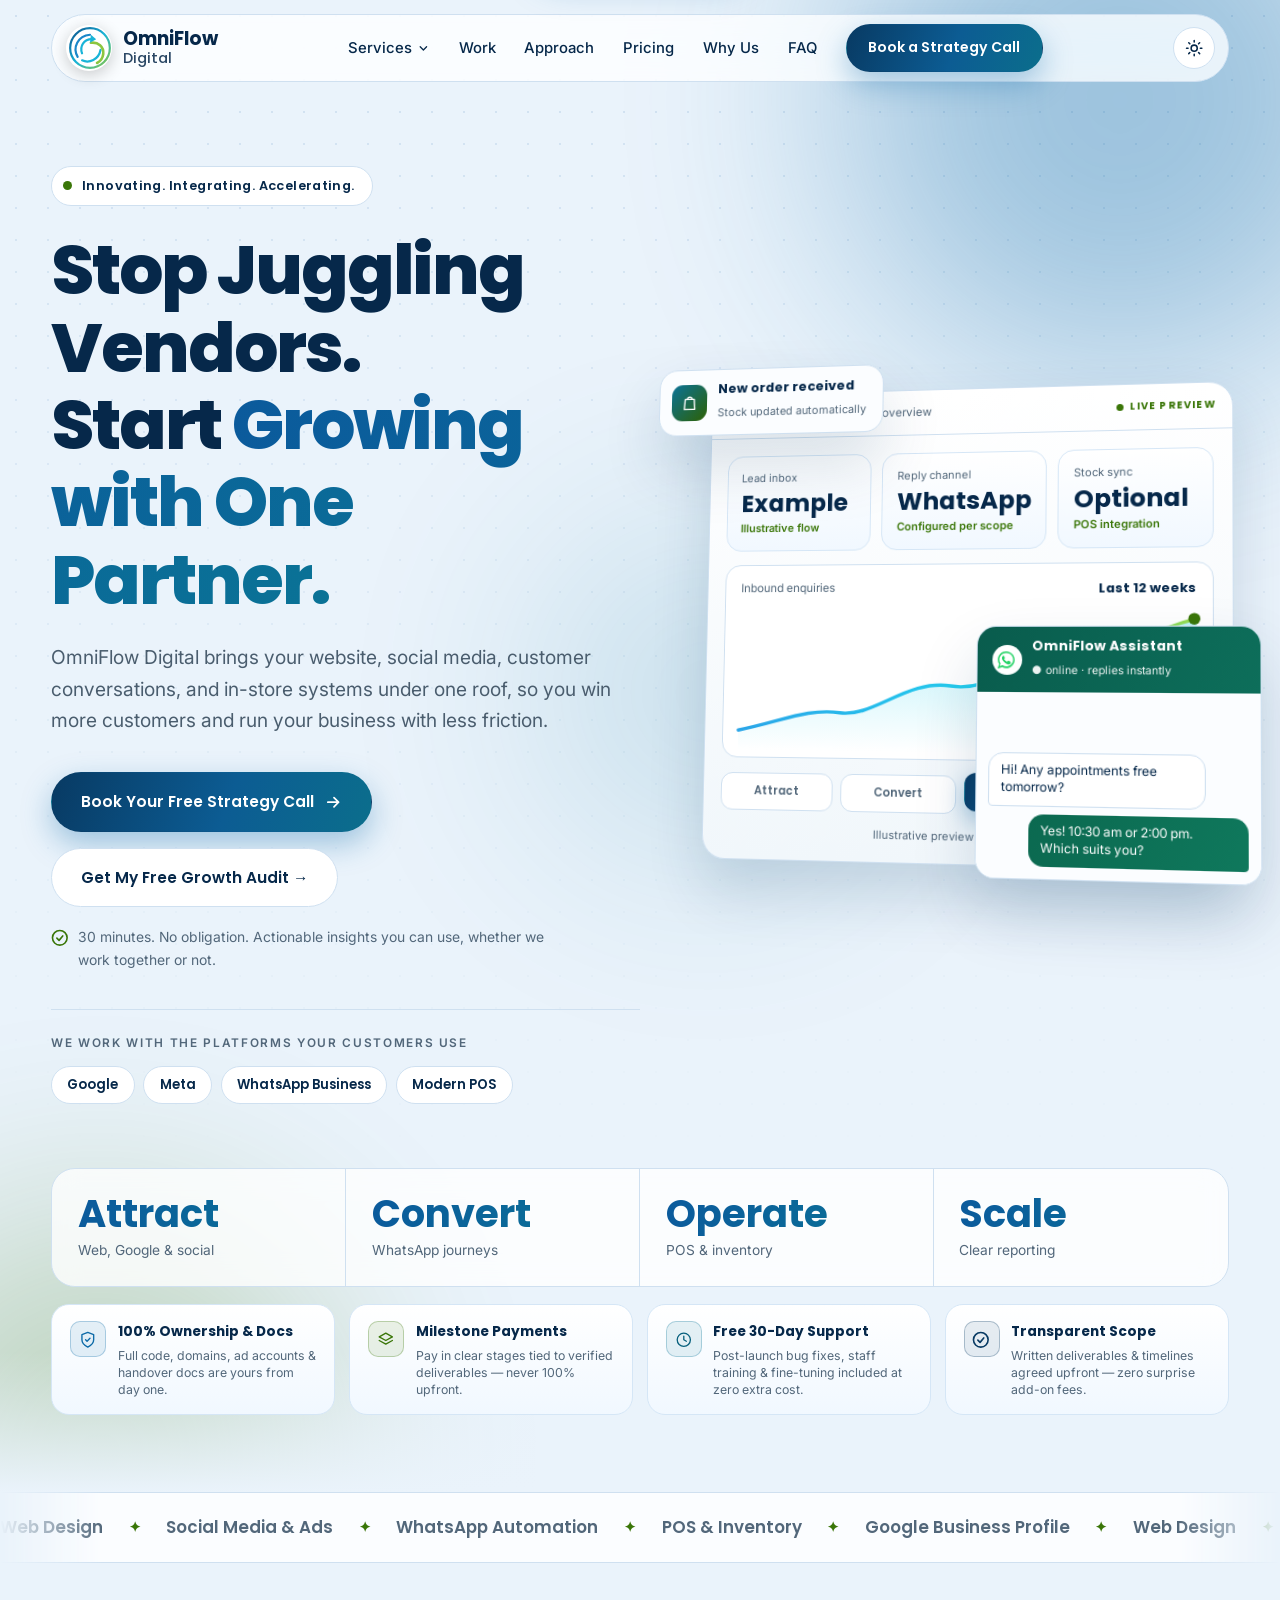
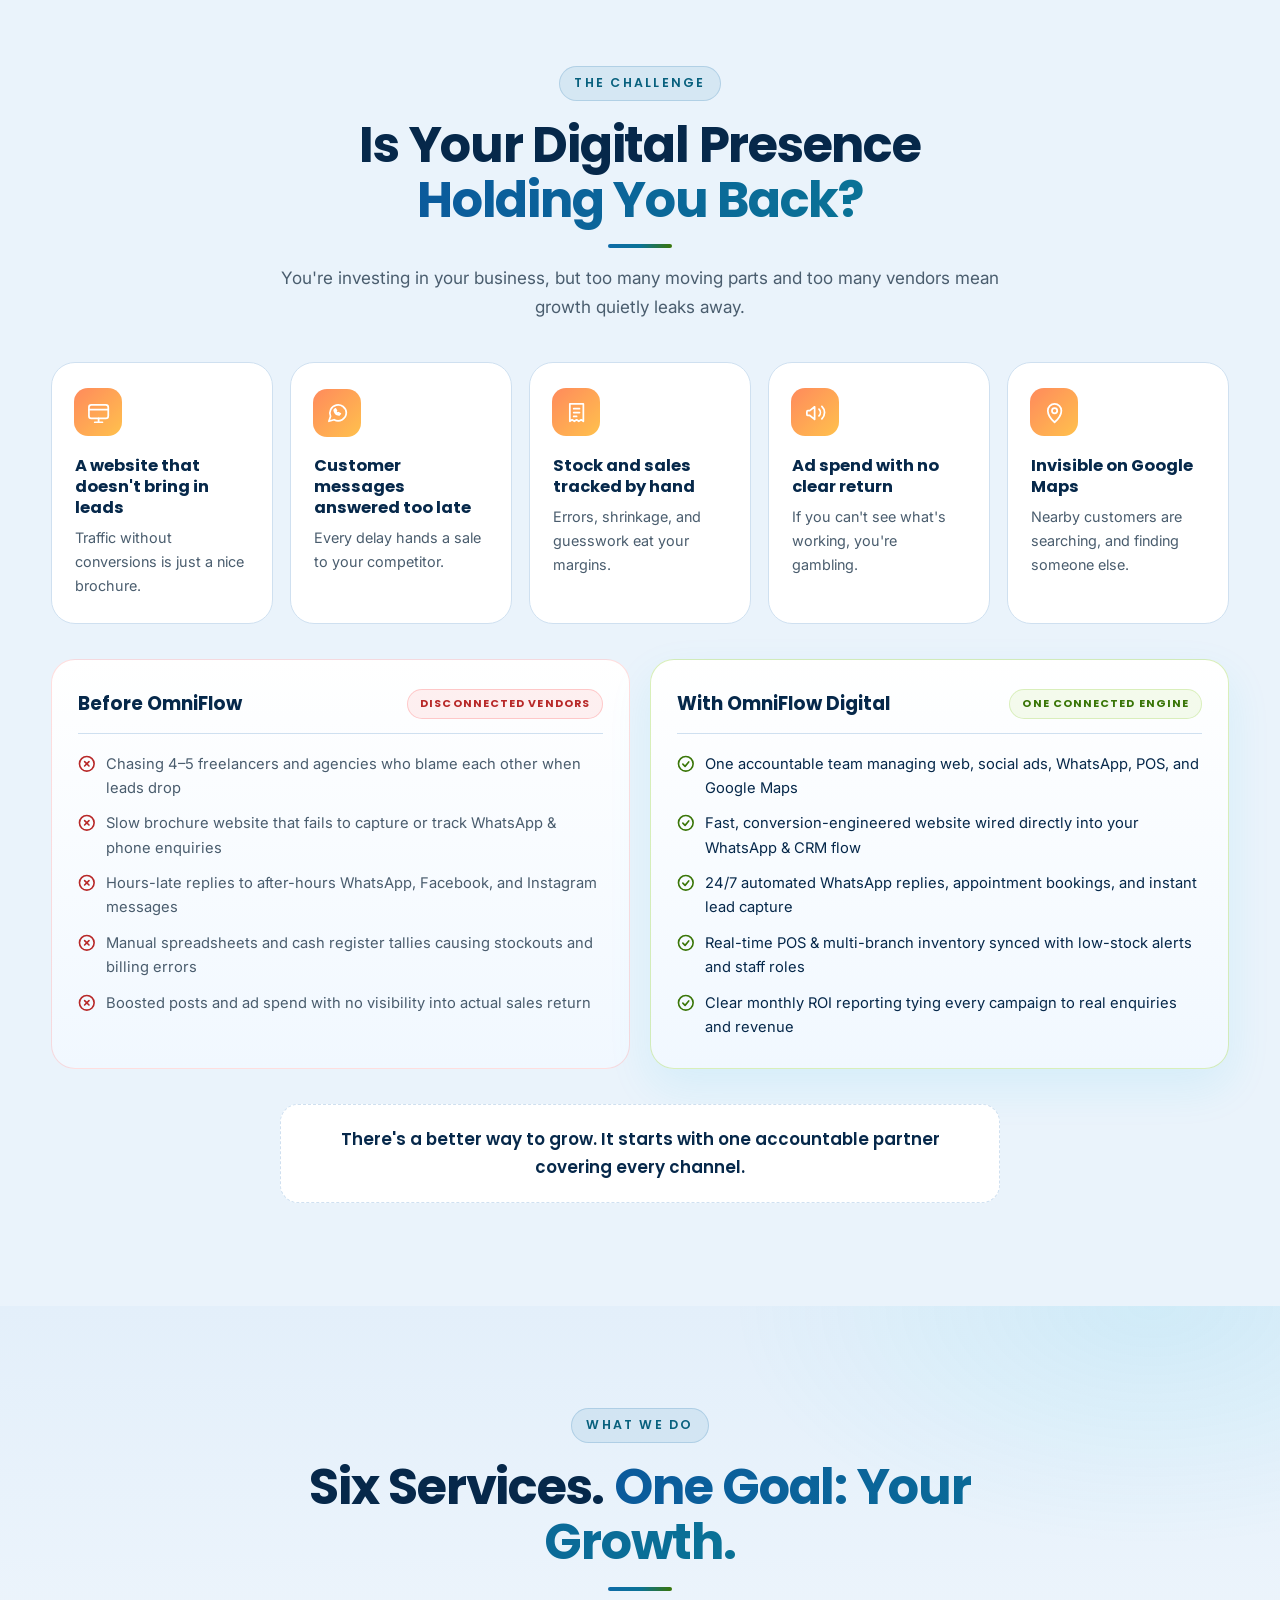
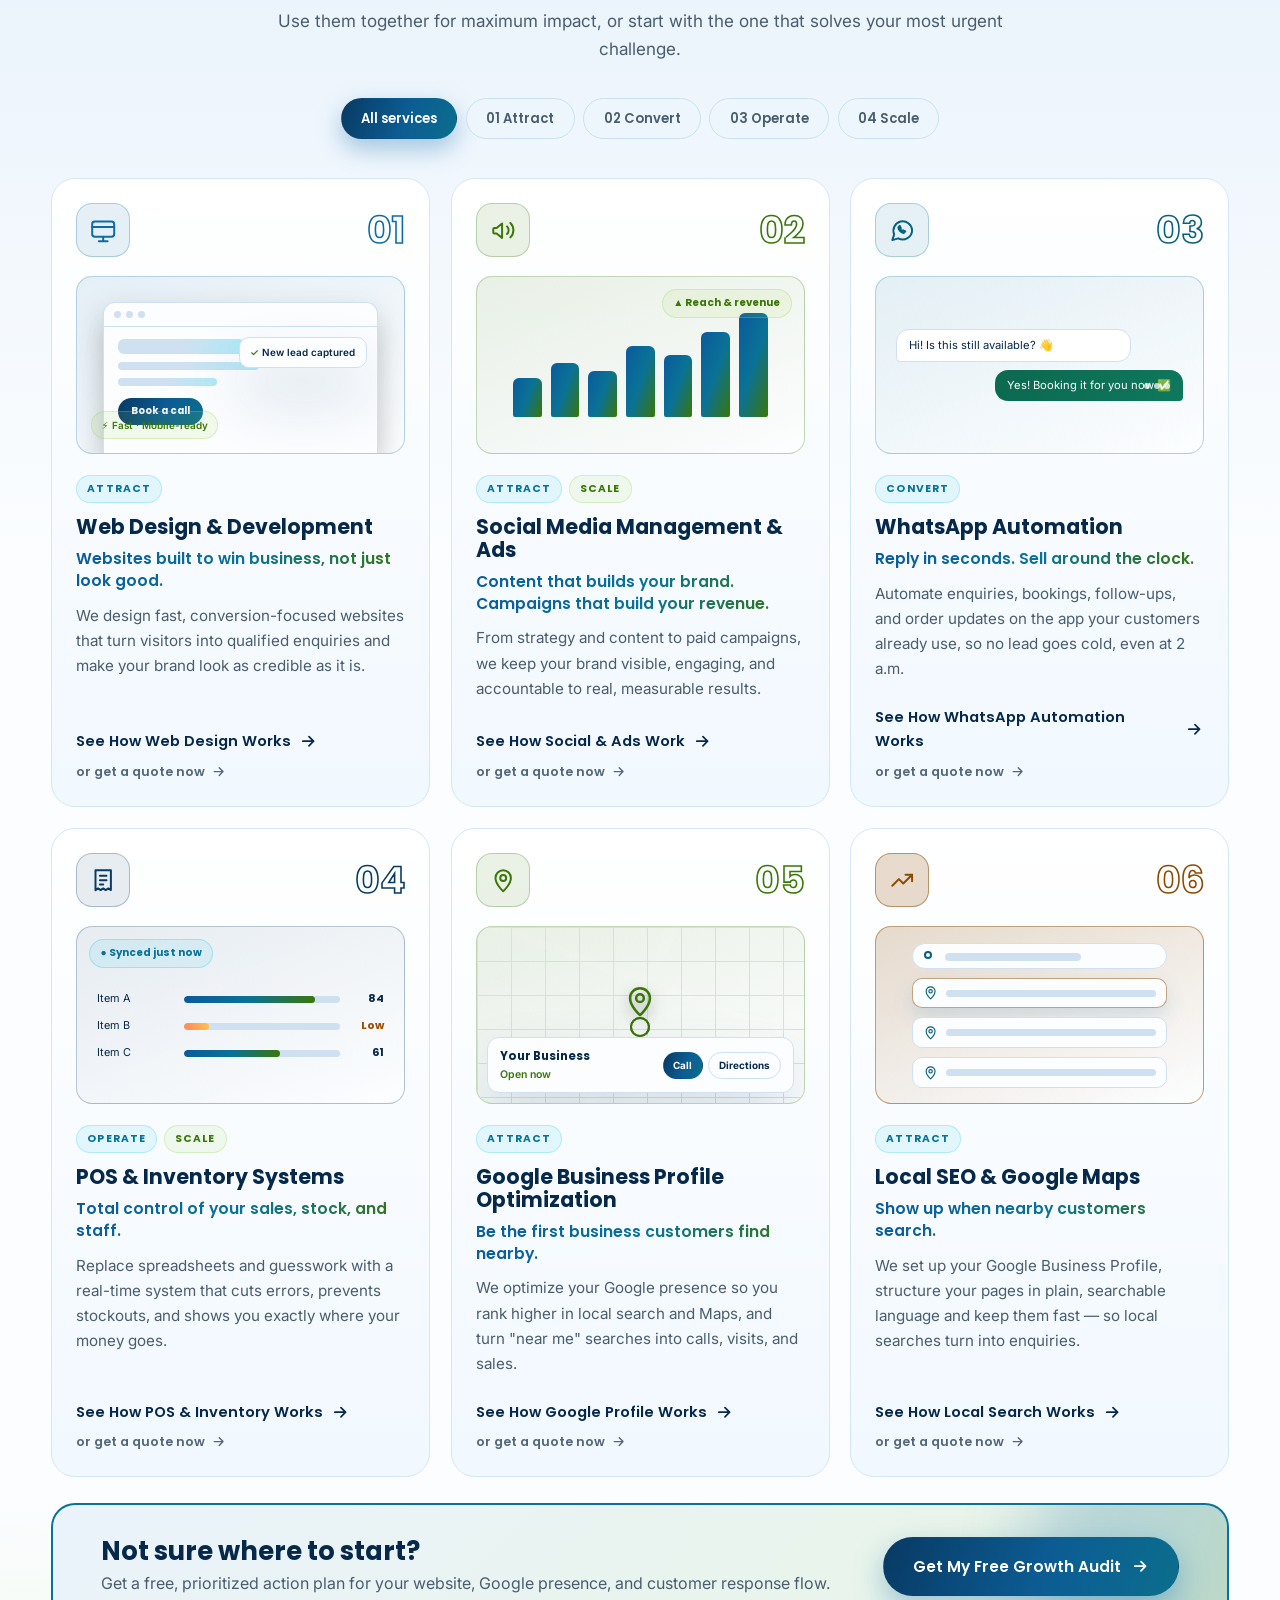
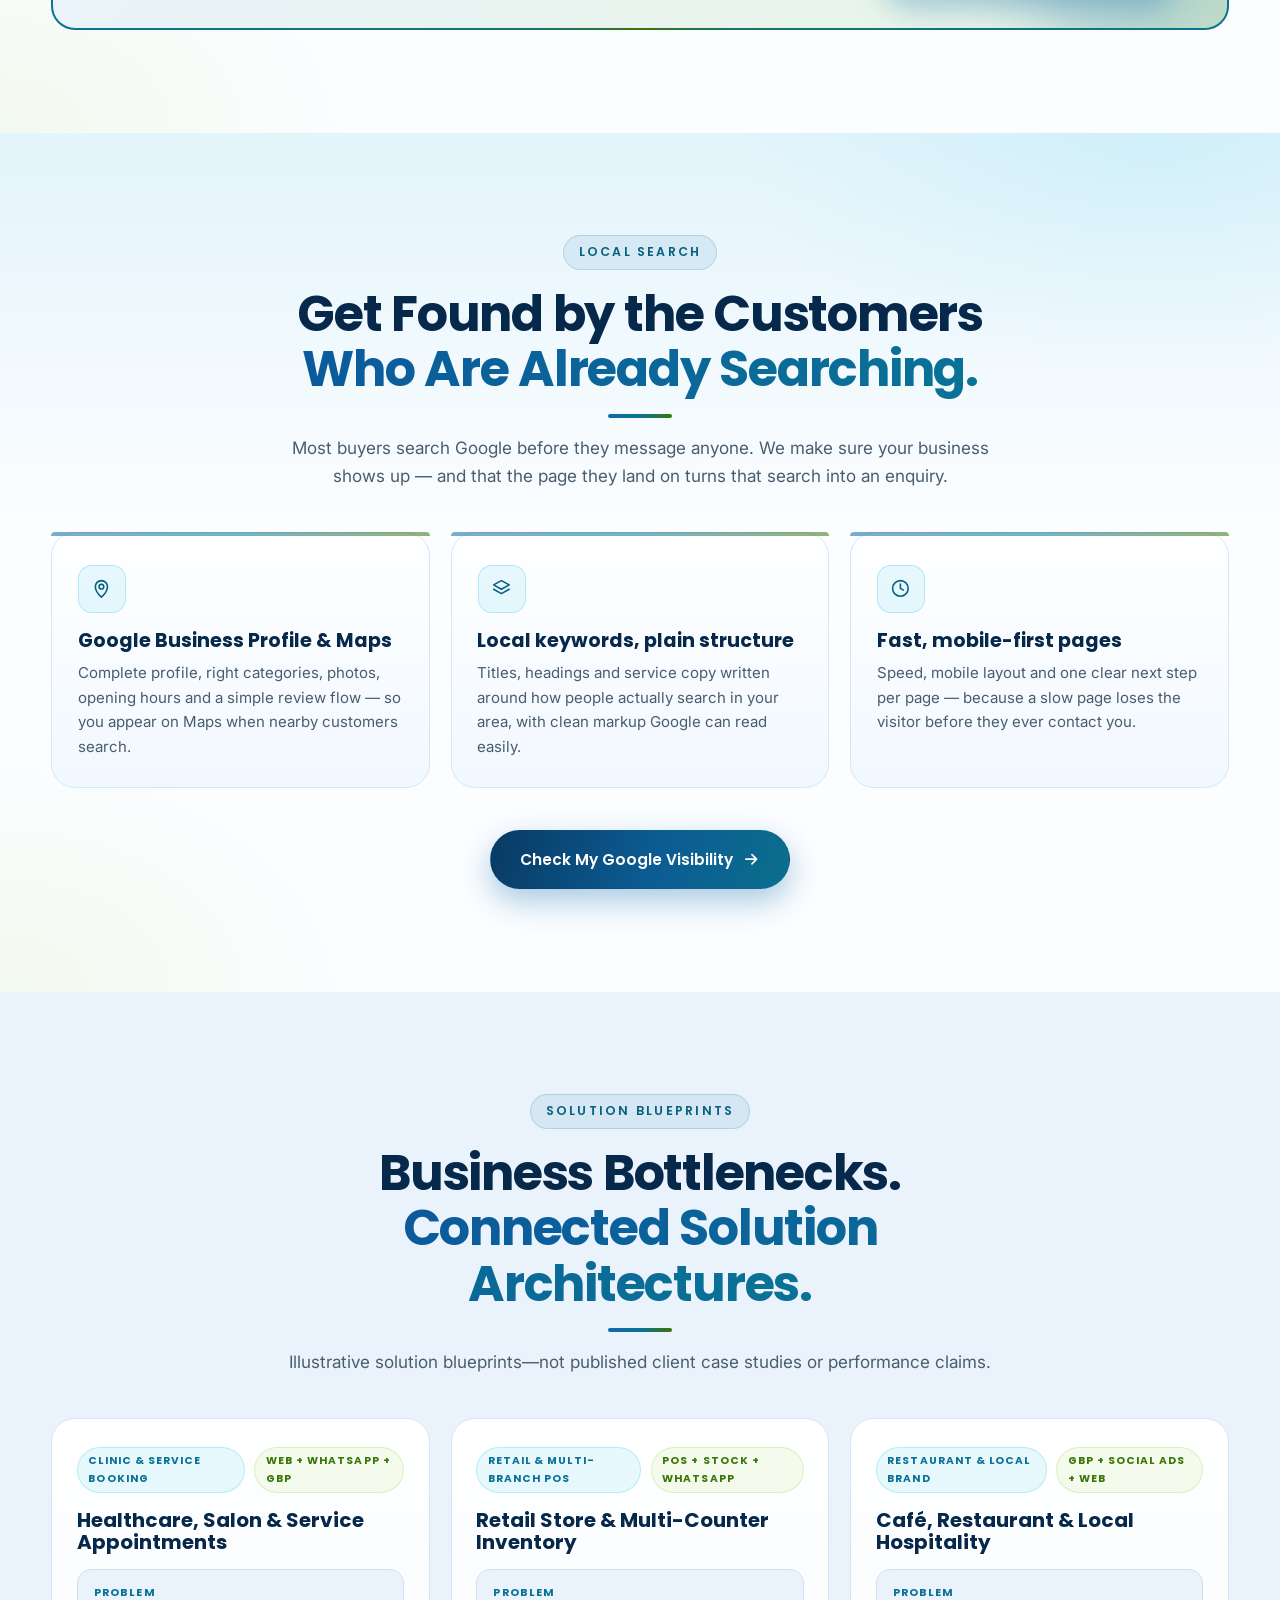
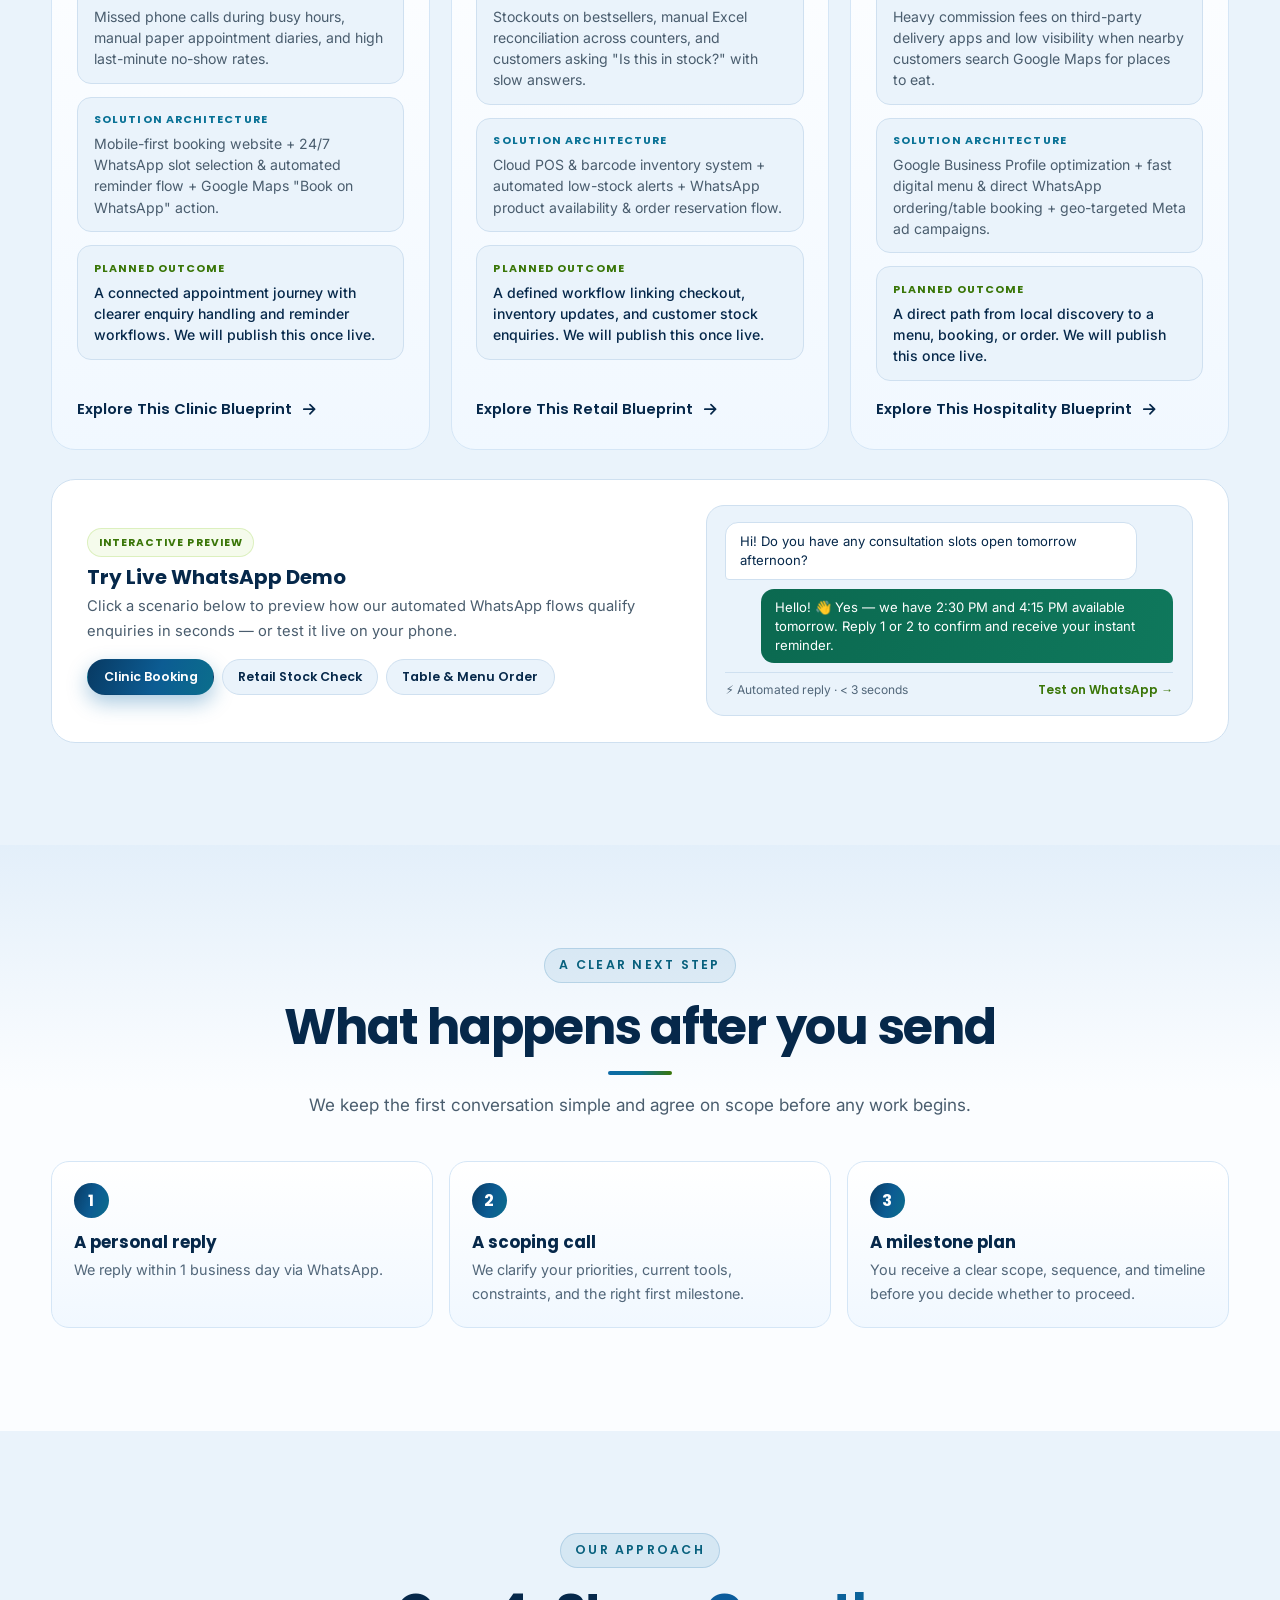
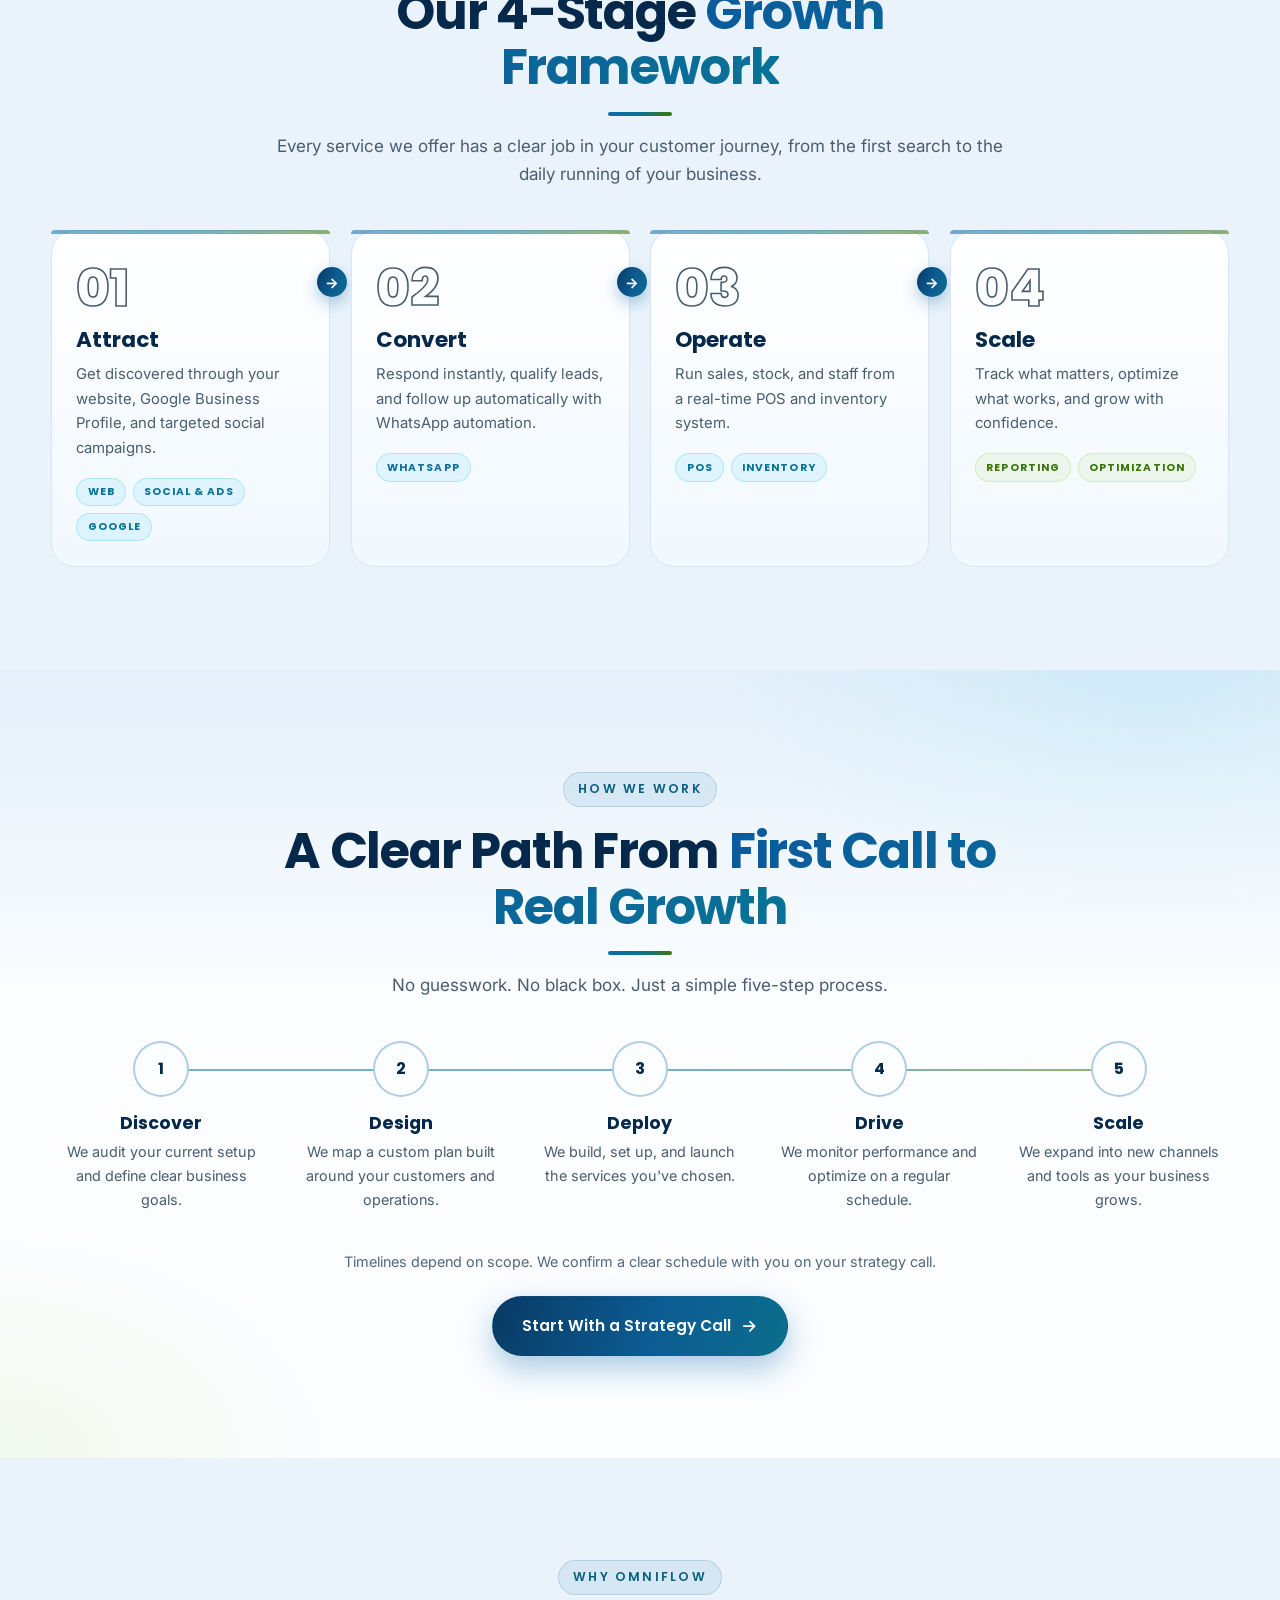
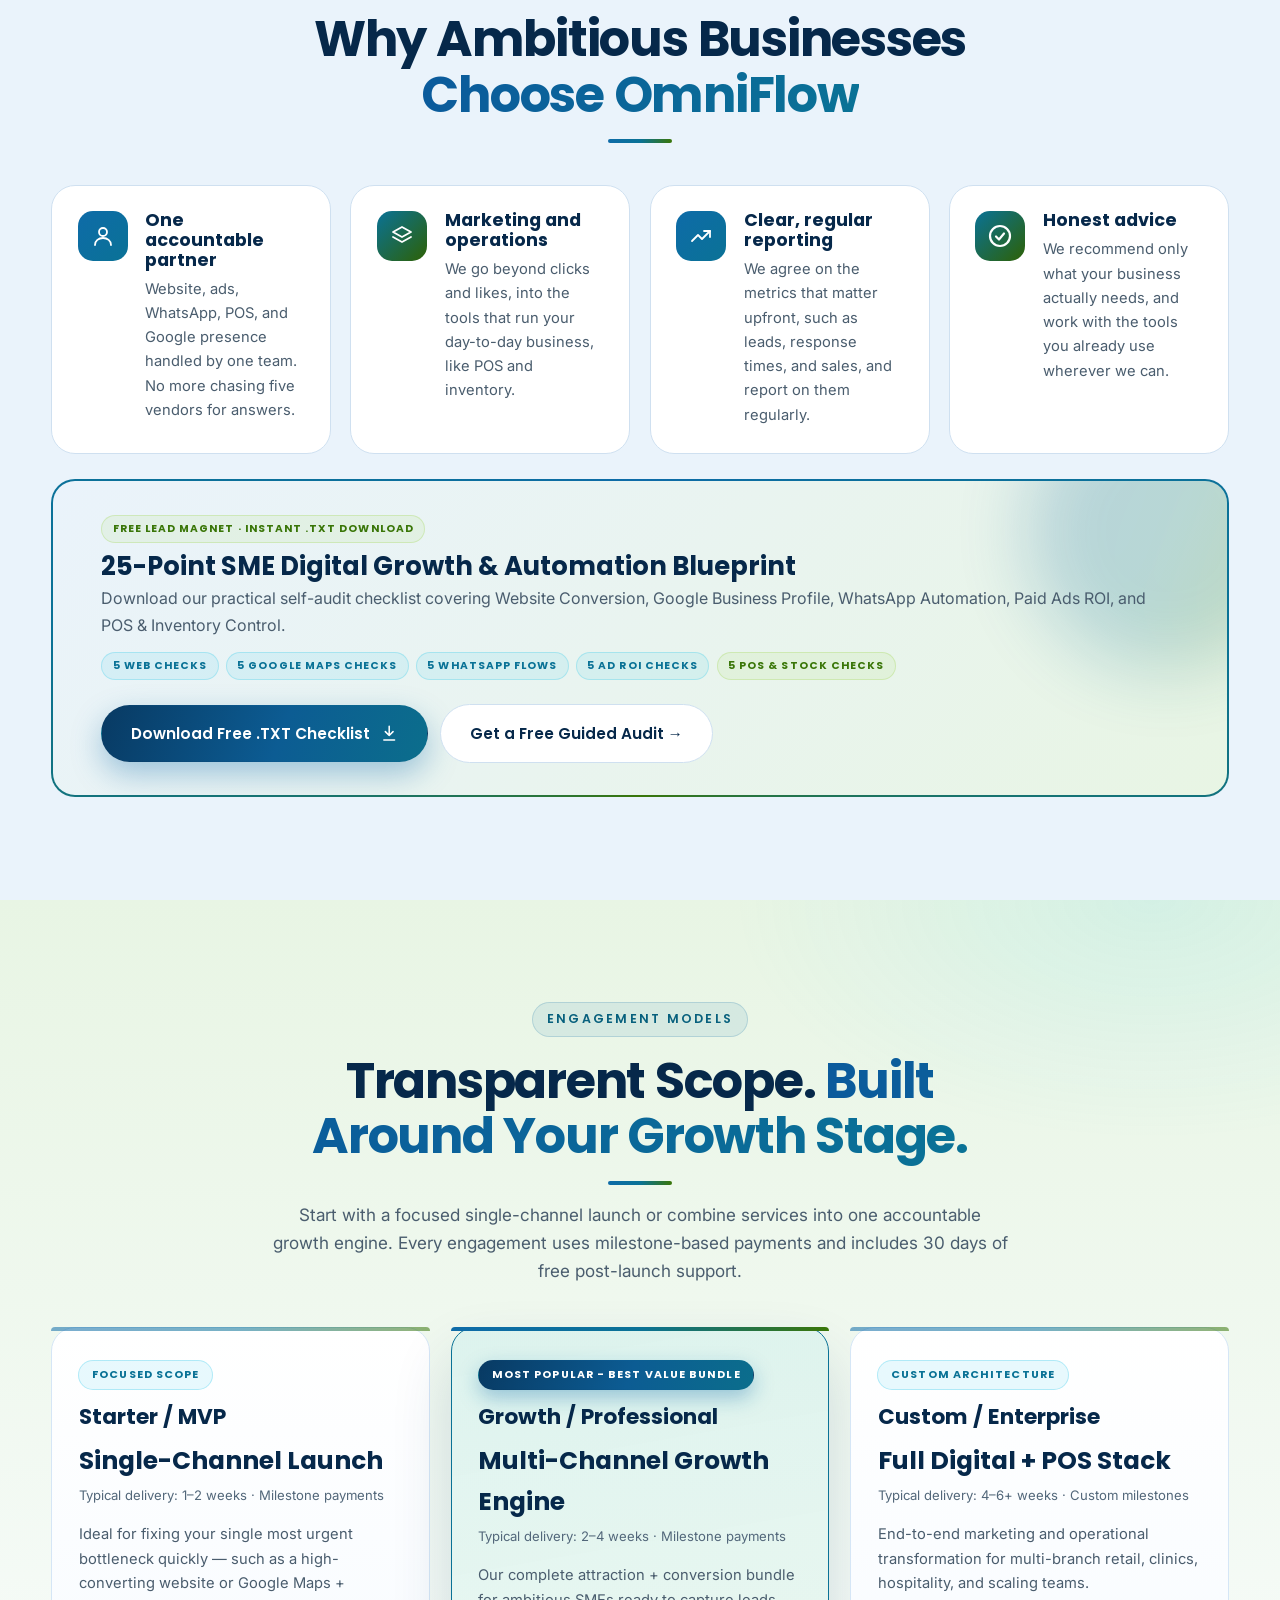
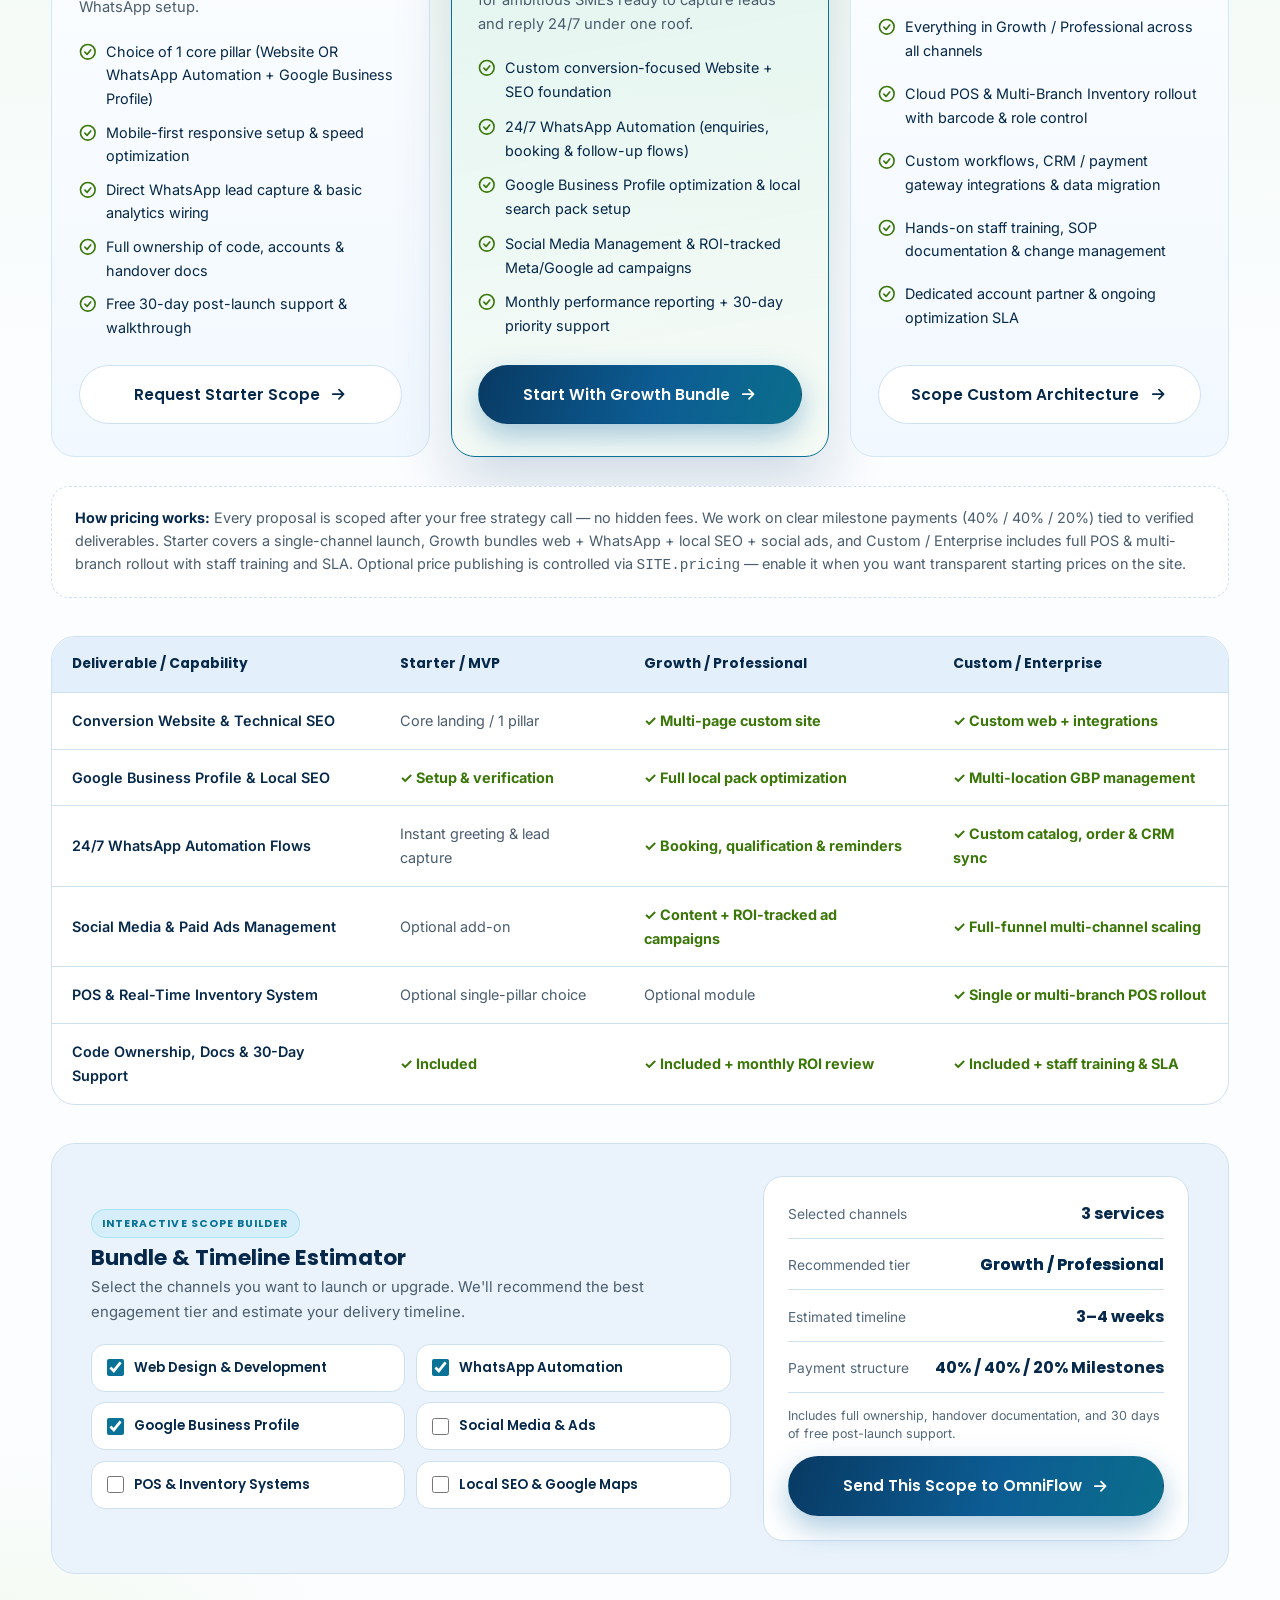
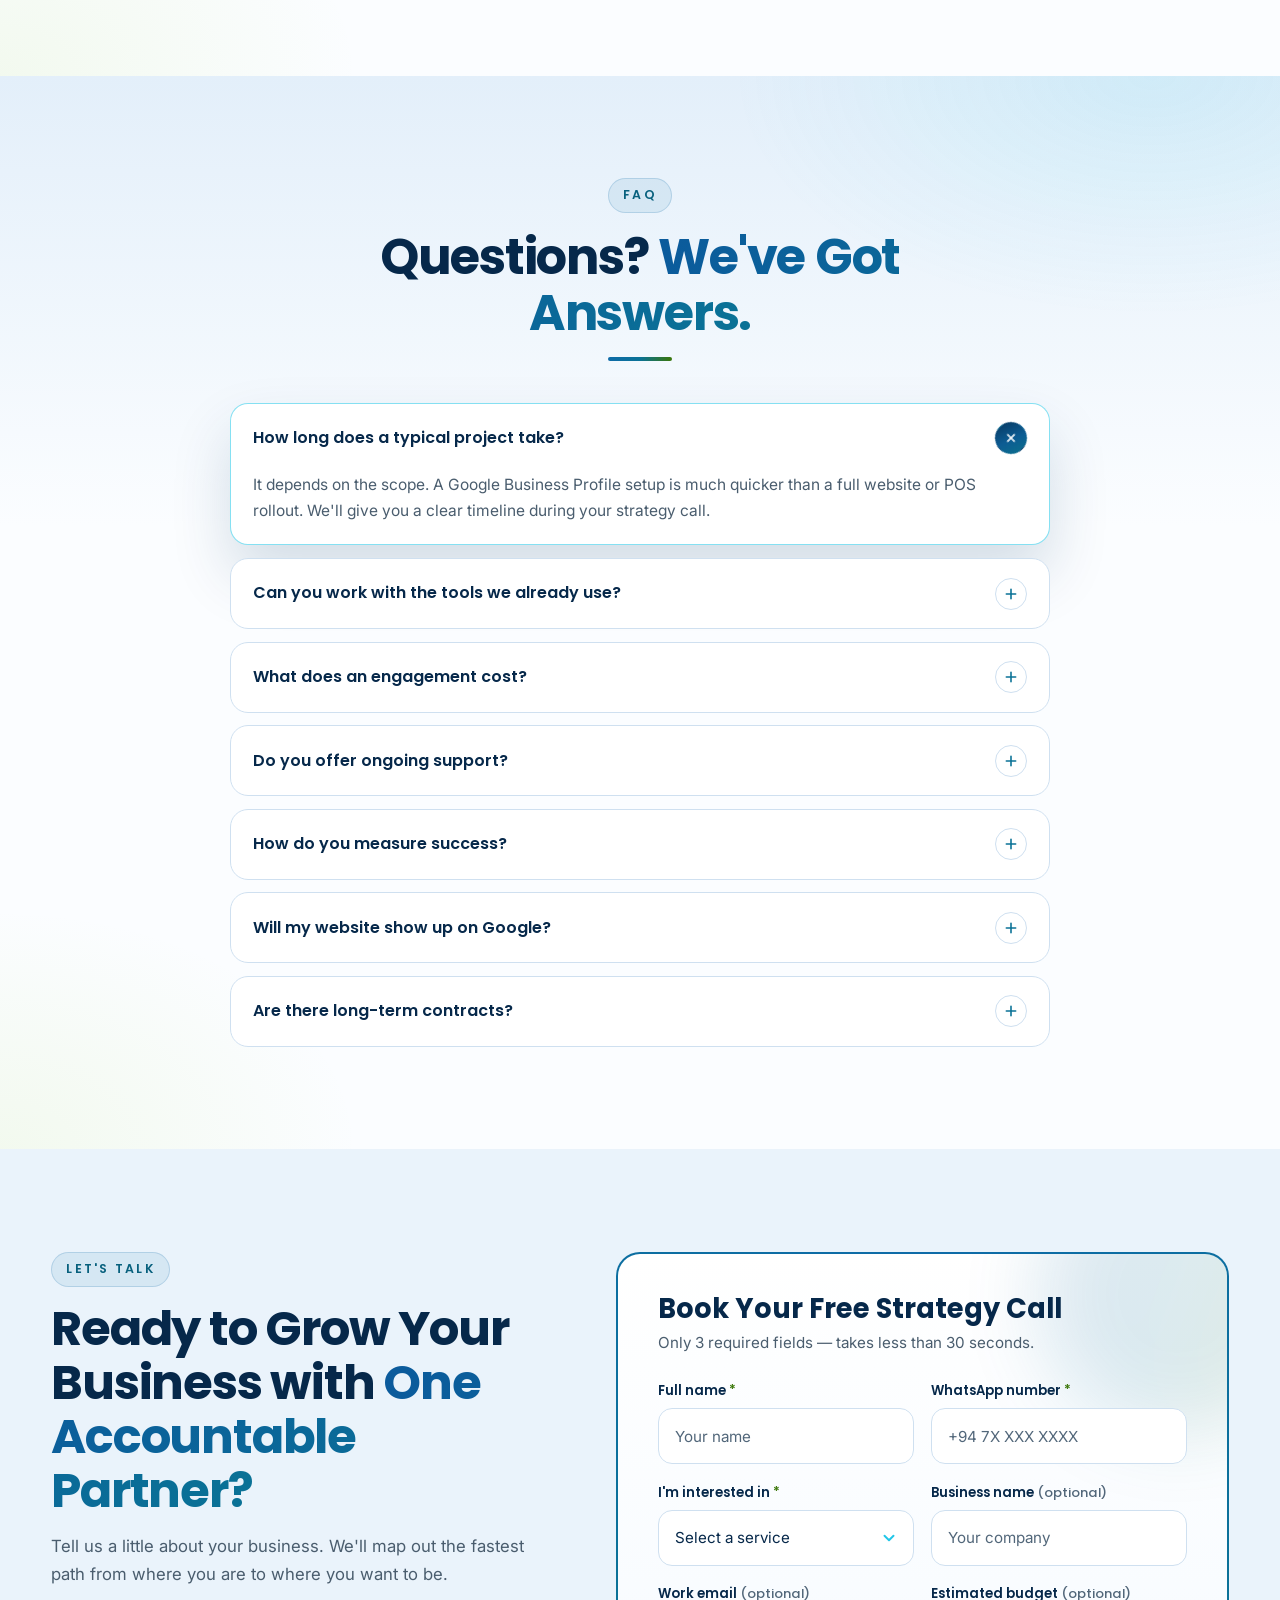
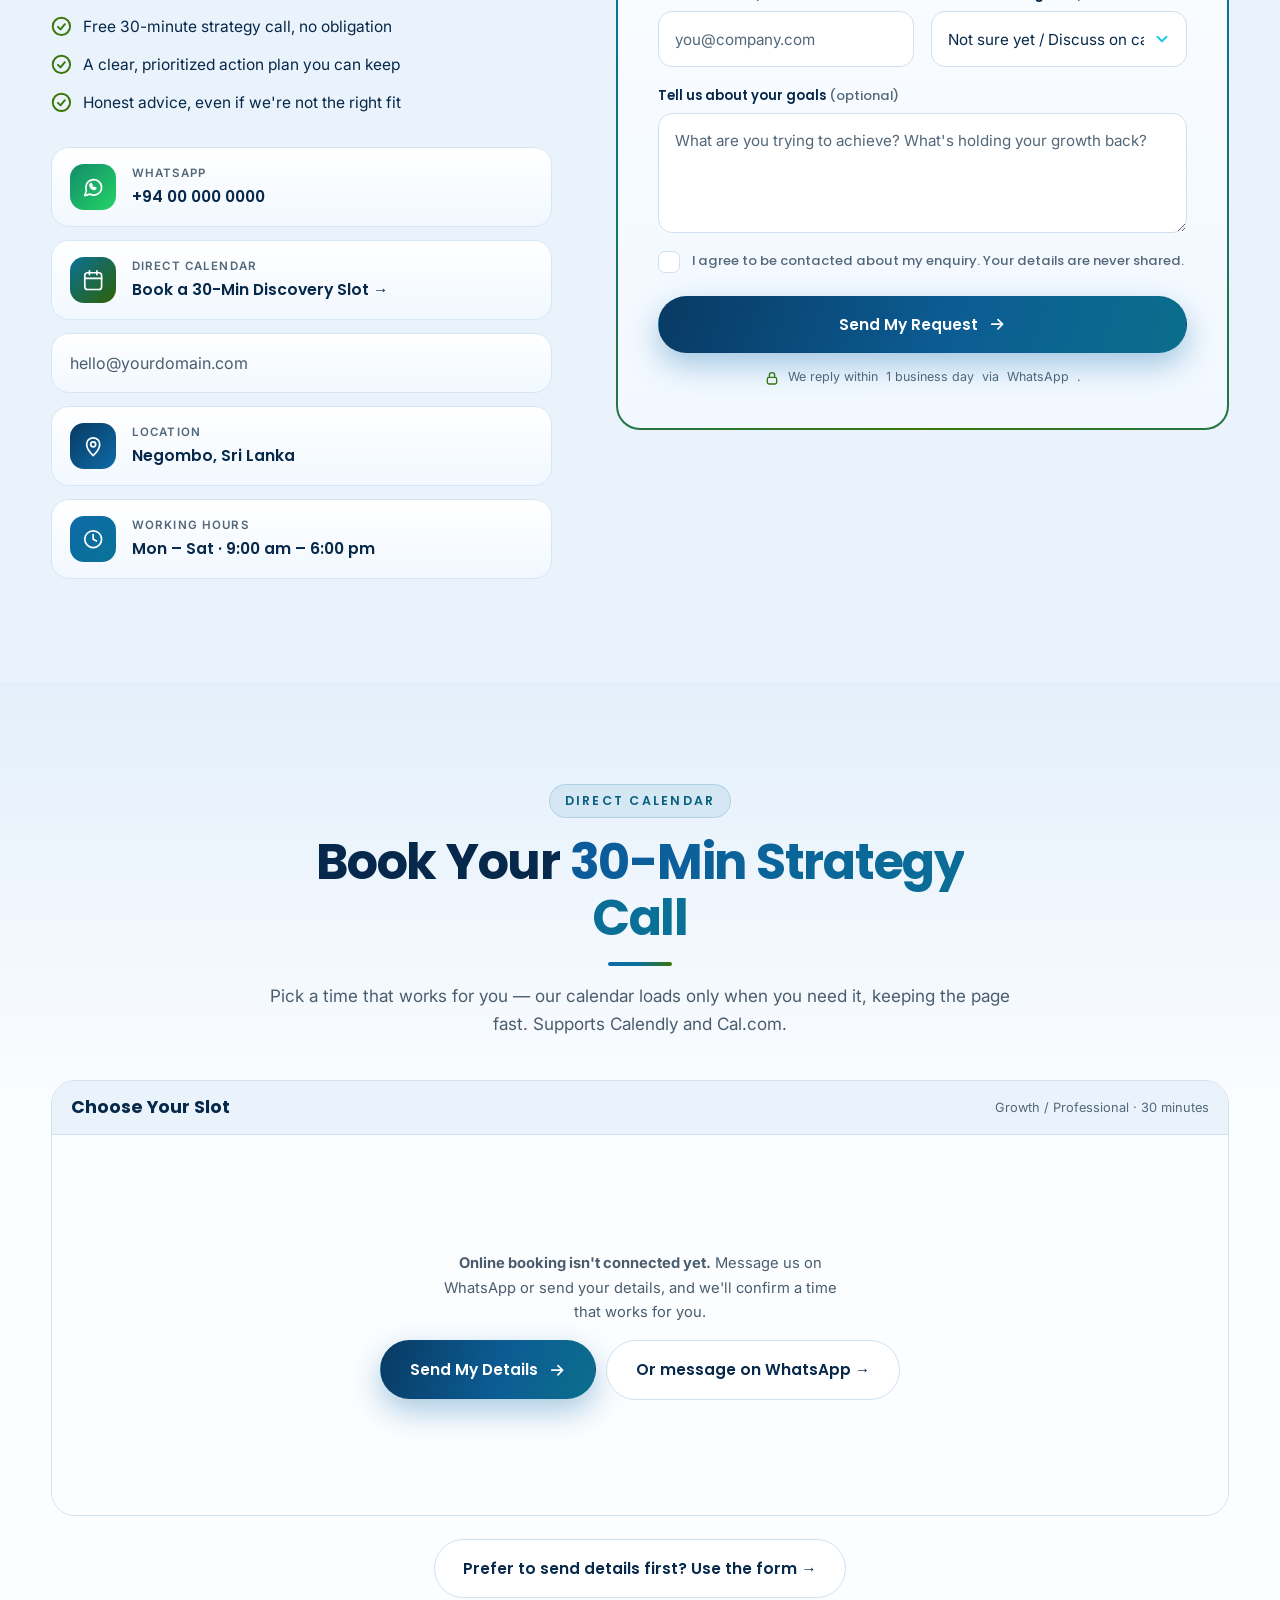
==== commit 7a9438ab: "Services page + six-card grid follow-ups (Round 3 + 3.5) Co-authored-by: arena-agent <297053741+aren" ====
--- a/index.html
+++ b/index.html
@@ -18,7 +18,7 @@
      ===================================================================== -->
 
 <title>OmniFlow Digital | Innovating. Integrating. Accelerating.</title>
-<meta name="description" content="OmniFlow Digital handles your website, social media, WhatsApp automation, POS and Google presence under one roof, so you attract more customers and run your business smoothly.">
+<meta name="description" content="OmniFlow Digital handles your website, local SEO, social media, WhatsApp automation, POS and Google presence under one roof, so you attract more customers and run your business smoothly.">
 <meta name="author" content="OmniFlow Digital">
 <meta name="robots" content="index, follow, max-image-preview:large, max-snippet:-1">
 <link rel="canonical" href="https://yourdomain.com/">
@@ -31,14 +31,14 @@
 <meta property="og:type" content="website">
 <meta property="og:site_name" content="OmniFlow Digital">
 <meta property="og:title" content="OmniFlow Digital | Innovating. Integrating. Accelerating.">
-<meta property="og:description" content="One partner for your website, social media &amp; ads, WhatsApp automation, POS and Google Business Profile — so you win more customers and run your business smoothly.">
+<meta property="og:description" content="One partner for your website, local SEO, social media &amp; ads, WhatsApp automation, POS and Google Business Profile — so you win more customers and run your business smoothly.">
 <meta property="og:url" content="https://yourdomain.com/">
 <meta property="og:image" content="https://yourdomain.com/og-banner.png">
 <meta property="og:image:secure_url" content="https://yourdomain.com/og-banner.png">
 <meta property="og:image:type" content="image/png">
 <meta property="og:image:width" content="1200">
 <meta property="og:image:height" content="630">
-<meta property="og:image:alt" content="OmniFlow Digital — Web, Social &amp; Ads, WhatsApp Automation, POS and Google Business Profile">
+<meta property="og:image:alt" content="OmniFlow Digital — Web, Local SEO, Social &amp; Ads, WhatsApp Automation, POS and Google Business Profile">
 <meta property="og:locale" content="en_US">
 <!-- Optional: uncomment and add your Facebook App ID for FB Insights / domain verification
 <meta property="fb:app_id" content="YOUR_FACEBOOK_APP_ID"> -->
@@ -46,7 +46,7 @@
 <!-- ============ X / Twitter card ============ -->
 <meta name="twitter:card" content="summary_large_image">
 <meta name="twitter:title" content="OmniFlow Digital | Innovating. Integrating. Accelerating.">
-<meta name="twitter:description" content="Website, social media &amp; ads, WhatsApp automation, POS and Google Business Profile — handled by one accountable partner.">
+<meta name="twitter:description" content="Website, local SEO, social media &amp; ads, WhatsApp automation, POS and Google Business Profile — handled by one accountable partner.">
 <meta name="twitter:image" content="https://yourdomain.com/og-banner.png">
 <meta name="twitter:image:alt" content="OmniFlow Digital social share card">
 
@@ -283,6 +283,7 @@
 .has-mega:hover .mega,.has-mega:focus-within .mega{opacity:1;visibility:visible;translate:-50% 0}
 .mega a{display:flex;gap:.8rem;align-items:center;padding:.8rem;border-radius:14px;transition:background .3s,transform .3s var(--ease)}
 .mega a:hover{background:var(--card);transform:translateX(4px)}
+.mega a.mega-all{grid-column:1/-1;margin-top:.25rem;padding-top:.85rem;border-top:1px solid var(--line);border-radius:0 0 14px 14px}
 .mega .mi{
   width:42px;height:42px;flex:none;border-radius:12px;display:grid;place-items:center;font-size:1.3rem;
   color:#fff;background:linear-gradient(135deg,var(--blue),var(--cyan));
@@ -632,6 +633,10 @@
 .desc{font-size:.95rem;margin-bottom:1.5rem}
 .card-link{margin-top:auto;display:inline-flex;align-items:center;gap:.5rem;align-self:flex-start;font-family:'Poppins',sans-serif;font-weight:600;font-size:.92rem;color:var(--ink);transition:gap .35s var(--ease),color .3s}
 .card-link .ic{font-size:1.15rem;transition:transform .35s var(--ease)}
+.card-quote{display:inline-flex;align-items:center;gap:.4rem;margin-top:.45rem;align-self:flex-start;font-family:'Poppins',sans-serif;font-weight:600;font-size:.8rem;color:var(--muted);transition:color .3s,gap .35s var(--ease)}
+.card-quote .ic{font-size:.95rem}
+.card-quote:hover{color:var(--ink);gap:.6rem}
+[data-theme="light"] .card-quote:hover{color:var(--blue)}
 .card:hover .card-link{gap:.85rem;color:var(--green)}
 [data-theme="light"] .card:hover .card-link{color:var(--blue)}
 
@@ -1050,7 +1055,11 @@
 /* =====================================================
    FLOATING UI
 ===================================================== */
-.fab{position:fixed;right:20px;bottom:20px;z-index:150;display:grid;gap:.7rem;justify-items:end}
+.fab{position:fixed;right:20px;bottom:20px;z-index:150;display:grid;gap:.7rem;justify-items:end;
+  transition:opacity .4s var(--ease),translate .4s var(--ease),visibility .4s}
+/* while the hero demo chat is on screen the button is faded out so the two
+   never overlap in the same corner (class is added by script, so no-JS keeps it visible) */
+.fab.fab-late{opacity:0;visibility:hidden;translate:0 14px;pointer-events:none}
 .fab a,.fab button{
   width:54px;height:54px;border-radius:50%;border:0;display:grid;place-items:center;cursor:pointer;font-size:1.6rem;
   transition:transform .35s var(--ease),box-shadow .35s;
@@ -1448,6 +1457,7 @@
             <a href="#pos"><span class="mi"><svg class="ic"><use href="#i-pos"/></svg></span><span><b>POS &amp; Inventory</b><small>Real-time control</small></span></a>
             <a href="#gbp"><span class="mi"><svg class="ic"><use href="#i-pin"/></svg></span><span><b>Google Business Profile</b><small>Win local search</small></span></a>
             <a href="#seo"><span class="mi"><svg class="ic"><use href="#i-chart"/></svg></span><span><b>Local SEO</b><small>Get found on Google</small></span></a>
+            <a href="services.html" class="mega-all"><span class="mi"><svg class="ic"><use href="#i-arrow"/></svg></span><span><b>All six services</b><small>What is included, who it suits, timeline</small></span></a>
           </div>
         </li>
         <li><a href="#work">Work</a></li>
@@ -1692,7 +1702,8 @@
         <h3>Web Design &amp; Development</h3>
         <p class="outcome">Websites built to win business, not just look good.</p>
         <p class="desc">We design fast, conversion-focused websites that turn visitors into qualified enquiries and make your brand look as credible as it is.</p>
-        <a href="#contact" class="card-link" data-interest="Web Design &amp; Development">Explore Web Design <svg class="ic"><use href="#i-arrow"/></svg></a>
+        <a href="services.html#web" class="card-link">See How Web Design Works <svg class="ic"><use href="#i-arrow"/></svg></a>
+        <a href="#contact" class="card-quote" data-interest="Web Design &amp; Development">or get a quote now <svg class="ic"><use href="#i-arrow"/></svg></a>
       </article>
 
       <!-- 2 SOCIAL -->
@@ -1708,7 +1719,8 @@
         <h3>Social Media Management &amp; Ads</h3>
         <p class="outcome">Content that builds your brand. Campaigns that build your revenue.</p>
         <p class="desc">From strategy and content to paid campaigns, we keep your brand visible, engaging, and accountable to real, measurable results.</p>
-        <a href="#contact" class="card-link" data-interest="Social Media Management &amp; Ads">Grow Your Audience <svg class="ic"><use href="#i-arrow"/></svg></a>
+        <a href="services.html#social" class="card-link">See How Social &amp; Ads Work <svg class="ic"><use href="#i-arrow"/></svg></a>
+        <a href="#contact" class="card-quote" data-interest="Social Media Management &amp; Ads">or get a quote now <svg class="ic"><use href="#i-arrow"/></svg></a>
       </article>
 
       <!-- 3 WHATSAPP -->
@@ -1724,7 +1736,8 @@
         <h3>WhatsApp Automation</h3>
         <p class="outcome">Reply in seconds. Sell around the clock.</p>
         <p class="desc">Automate enquiries, bookings, follow-ups, and order updates on the app your customers already use, so no lead goes cold, even at 2 a.m.</p>
-        <a href="#contact" class="card-link" data-interest="WhatsApp Automation">Automate My Conversations <svg class="ic"><use href="#i-arrow"/></svg></a>
+        <a href="services.html#whatsapp" class="card-link">See How WhatsApp Automation Works <svg class="ic"><use href="#i-arrow"/></svg></a>
+        <a href="#contact" class="card-quote" data-interest="WhatsApp Automation">or get a quote now <svg class="ic"><use href="#i-arrow"/></svg></a>
       </article>
 
       <!-- 4 POS -->
@@ -1742,7 +1755,8 @@
         <h3>POS &amp; Inventory Systems</h3>
         <p class="outcome">Total control of your sales, stock, and staff.</p>
         <p class="desc">Replace spreadsheets and guesswork with a real-time system that cuts errors, prevents stockouts, and shows you exactly where your money goes.</p>
-        <a href="#contact" class="card-link" data-interest="POS &amp; Inventory Systems">Streamline My Operations <svg class="ic"><use href="#i-arrow"/></svg></a>
+        <a href="services.html#pos" class="card-link">See How POS &amp; Inventory Works <svg class="ic"><use href="#i-arrow"/></svg></a>
+        <a href="#contact" class="card-quote" data-interest="POS &amp; Inventory Systems">or get a quote now <svg class="ic"><use href="#i-arrow"/></svg></a>
       </article>
 
       <!-- 5 GBP -->
@@ -1758,7 +1772,8 @@
         <h3>Google Business Profile Optimization</h3>
         <p class="outcome">Be the first business customers find nearby.</p>
         <p class="desc">We optimize your Google presence so you rank higher in local search and Maps, and turn "near me" searches into calls, visits, and sales.</p>
-        <a href="#contact" class="card-link" data-interest="Google Business Profile Optimization">Get Found Locally <svg class="ic"><use href="#i-arrow"/></svg></a>
+        <a href="services.html#gbp" class="card-link">See How Google Profile Works <svg class="ic"><use href="#i-arrow"/></svg></a>
+        <a href="#contact" class="card-quote" data-interest="Google Business Profile Optimization">or get a quote now <svg class="ic"><use href="#i-arrow"/></svg></a>
       </article>
 
       <!-- 6 LOCAL SEO -->
@@ -1776,7 +1791,8 @@
         <h3>Local SEO &amp; Google Maps</h3>
         <p class="outcome">Show up when nearby customers search.</p>
         <p class="desc">We set up your Google Business Profile, structure your pages in plain, searchable language and keep them fast — so local searches turn into enquiries.</p>
-        <a href="#seo" class="card-link">See How Local Search Works <svg class="ic"><use href="#i-arrow"/></svg></a>
+        <a href="services.html#localseo" class="card-link">See How Local Search Works <svg class="ic"><use href="#i-arrow"/></svg></a>
+        <a href="#contact" class="card-quote" data-interest="Local SEO &amp; Google Maps">or get a quote now <svg class="ic"><use href="#i-arrow"/></svg></a>
       </article>
     </div>
 
@@ -2141,7 +2157,7 @@
     </div>
 
     <div class="pricing-note reveal" id="pricingNote">
-      <b>How pricing works:</b> Every proposal is scoped after your free strategy call — no hidden fees. We work on clear milestone payments (40% / 40% / 20%) tied to verified deliverables. Starter covers a single-channel launch, Growth bundles web + WhatsApp + Google + social ads, and Custom / Enterprise includes full POS &amp; multi-branch rollout with staff training and SLA. <span id="pricingPublishNote">Optional price publishing is controlled via <code>SITE.pricing</code> — enable it when you want transparent starting prices on the site.</span>
+      <b>How pricing works:</b> Every proposal is scoped after your free strategy call — no hidden fees. We work on clear milestone payments (40% / 40% / 20%) tied to verified deliverables. Starter covers a single-channel launch, Growth bundles web + WhatsApp + local SEO + social ads, and Custom / Enterprise includes full POS &amp; multi-branch rollout with staff training and SLA. <span id="pricingPublishNote">Optional price publishing is controlled via <code>SITE.pricing</code> — enable it when you want transparent starting prices on the site.</span>
     </div>
 
     <!-- Feature Comparison Table (.comp-table) -->
@@ -2208,6 +2224,7 @@
           <label class="est-opt"><input type="checkbox" value="Google Business Profile Optimization" data-weeks="1" checked> <span>Google Business Profile</span></label>
           <label class="est-opt"><input type="checkbox" value="Social Media Management & Ads" data-weeks="1"> <span>Social Media &amp; Ads</span></label>
           <label class="est-opt"><input type="checkbox" value="POS & Inventory Systems" data-weeks="2"> <span>POS &amp; Inventory Systems</span></label>
+          <label class="est-opt"><input type="checkbox" value="Local SEO & Google Maps" data-weeks="1"> <span>Local SEO &amp; Google Maps</span></label>
         </div>
       </div>
 
@@ -2286,7 +2303,7 @@
           <span class="c-ico"><svg class="ic"><use href="#i-chat"/></svg></span>
           <span><small>WhatsApp</small><b data-wa-label>+94 00 000 0000</b></span>
         </a>
-        <a class="c-card" href="#contactForm" id="bookingCard" data-booking-link>
+        <a class="c-card" href="#calendarPanel" id="bookingCard" data-booking-link>
           <span class="c-ico"><svg class="ic"><use href="#i-cal"/></svg></span>
           <span><small>Direct Calendar</small><b data-booking-label>Book a 30-Min Discovery Slot →</b></span>
         </a>
@@ -2338,6 +2355,7 @@
                 <option value="WhatsApp Automation">WhatsApp Automation</option>
                 <option value="POS &amp; Inventory Systems">POS &amp; Inventory Systems</option>
                 <option value="Google Business Profile Optimization">Google Business Profile Optimization</option>
+                <option value="Local SEO &amp; Google Maps">Local SEO &amp; Google Maps</option>
               </select>
               <span class="err">Please choose a service.</span>
             </div>
@@ -2463,6 +2481,7 @@
           <li><a href="#pos">POS &amp; Inventory</a></li>
           <li><a href="#gbp">Google Business Profile</a></li>
           <li><a href="#seo">Local SEO</a></li>
+          <li><a href="services.html">All Services →</a></li>
         </ul>
       </div>
 
@@ -2740,6 +2759,18 @@
 }
 addEventListener('scroll', onScroll, {passive:true}); onScroll();
 toTop.addEventListener('click', () => scrollTo({top:0, behavior:'smooth'}));
+
+/* Keep the floating WhatsApp button off the hero's demo chat panel: hide it
+   while #home is on screen, bring it back the moment the hero scrolls away.
+   Progressive enhancement — without JS the button simply stays visible. */
+(function(){
+  const fab = $('.fab'), hero = $('#home');
+  if(!fab || !hero || !('IntersectionObserver' in window)) return;
+  fab.classList.add('fab-late');
+  new IntersectionObserver(entries => {
+    entries.forEach(e => fab.classList.toggle('fab-late', e.isIntersecting));
+  }, {threshold: .12}).observe(hero);
+})();
 
 /* ---------- Mobile menu (keyboard + screen-reader friendly) ---------- */
 const mt = $('#menuToggle'), nl = $('#navLinks');
@@ -3117,10 +3148,22 @@
     const url = (tier && cfg[tier]) || cfg.default || calCfg.url || calCfg.default || SITE.bookingUrl || '';
     return url;
   }
+  /* No booking URL configured yet: never promise a calendar that cannot load.
+     Set SITE.booking.default (or SITE.bookingUrl / SITE.calendar.url) to your
+     Calendly / Cal.com link and the live calendar flow switches back on. */
+  function showNoCalendar(){
+    const waText = encodeURIComponent("Hi OmniFlow! I'd like to book a strategy call.");
+    placeholder.innerHTML =
+      '<p><b>Online booking isn\'t connected yet.</b> Message us on WhatsApp or send your details, and we\'ll confirm a time that works for you.</p>' +
+      '<div class="cal-actions">' +
+        '<a class="btn btn-primary" href="#contact">Send My Details <svg class="ic"><use href="#i-arrow"/></svg></a>' +
+        '<a class="btn btn-glass" href="https://wa.me/' + SITE.whatsapp + '?text=' + waText + '" target="_blank" rel="noopener">Or message on WhatsApp →</a>' +
+      '</div>';
+  }
   function loadCalendar(url, tier){
     const finalUrl = url || getBookingUrl(tier) || getBookingUrl();
     if(!finalUrl){
-      placeholder.innerHTML = '<p>No calendar URL configured. Set <code>SITE.booking.default</code> or <code>SITE.bookingUrl</code> to your Calendly / Cal.com link.</p>';
+      showNoCalendar();
       return;
     }
     const provider = (SITE.calendar && SITE.calendar.provider) || detectProvider(finalUrl) || 'calendly';
@@ -3149,6 +3192,10 @@
       }
     });
   });
+
+  // While no booking URL is configured, show the honest path immediately
+  // instead of a "Load Calendar" button that can only fail.
+  if(!getBookingUrl()) showNoCalendar();
 
   if(loadBtn){
     loadBtn.addEventListener('click', () => loadCalendar());
@@ -3236,6 +3283,22 @@
     if([...service.options].some(o => o.value === val)){ service.value = val; service.closest('.field').classList.remove('bad'); }
   }));
 
+  /* Service detail pages (services.html) link back as index.html?interest=<service>#contact,
+     so the visitor lands on a form that already knows what they asked about. */
+  (function prefillFromQuery(){
+    let wanted = '';
+    try{ wanted = new URLSearchParams(location.search).get('interest') || ''; }catch(e){}
+    if(!wanted) return;
+    const match = [...service.options].find(o => o.value === wanted);
+    if(match){
+      service.value = match.value;
+      service.closest('.field').classList.remove('bad');
+      trackEvent('service_prefill', {service: match.value});
+    }
+    /* tidy the URL so a refresh / share does not repeat the prefill */
+    try{ history.replaceState(null, '', location.pathname + (location.hash || '#contact')); }catch(e){}
+  })();
+
   function showOk(){
     form.hidden = true; ok.hidden = false;
     ok.scrollIntoView({behavior: reduce ? 'auto' : 'smooth', block:'center'});
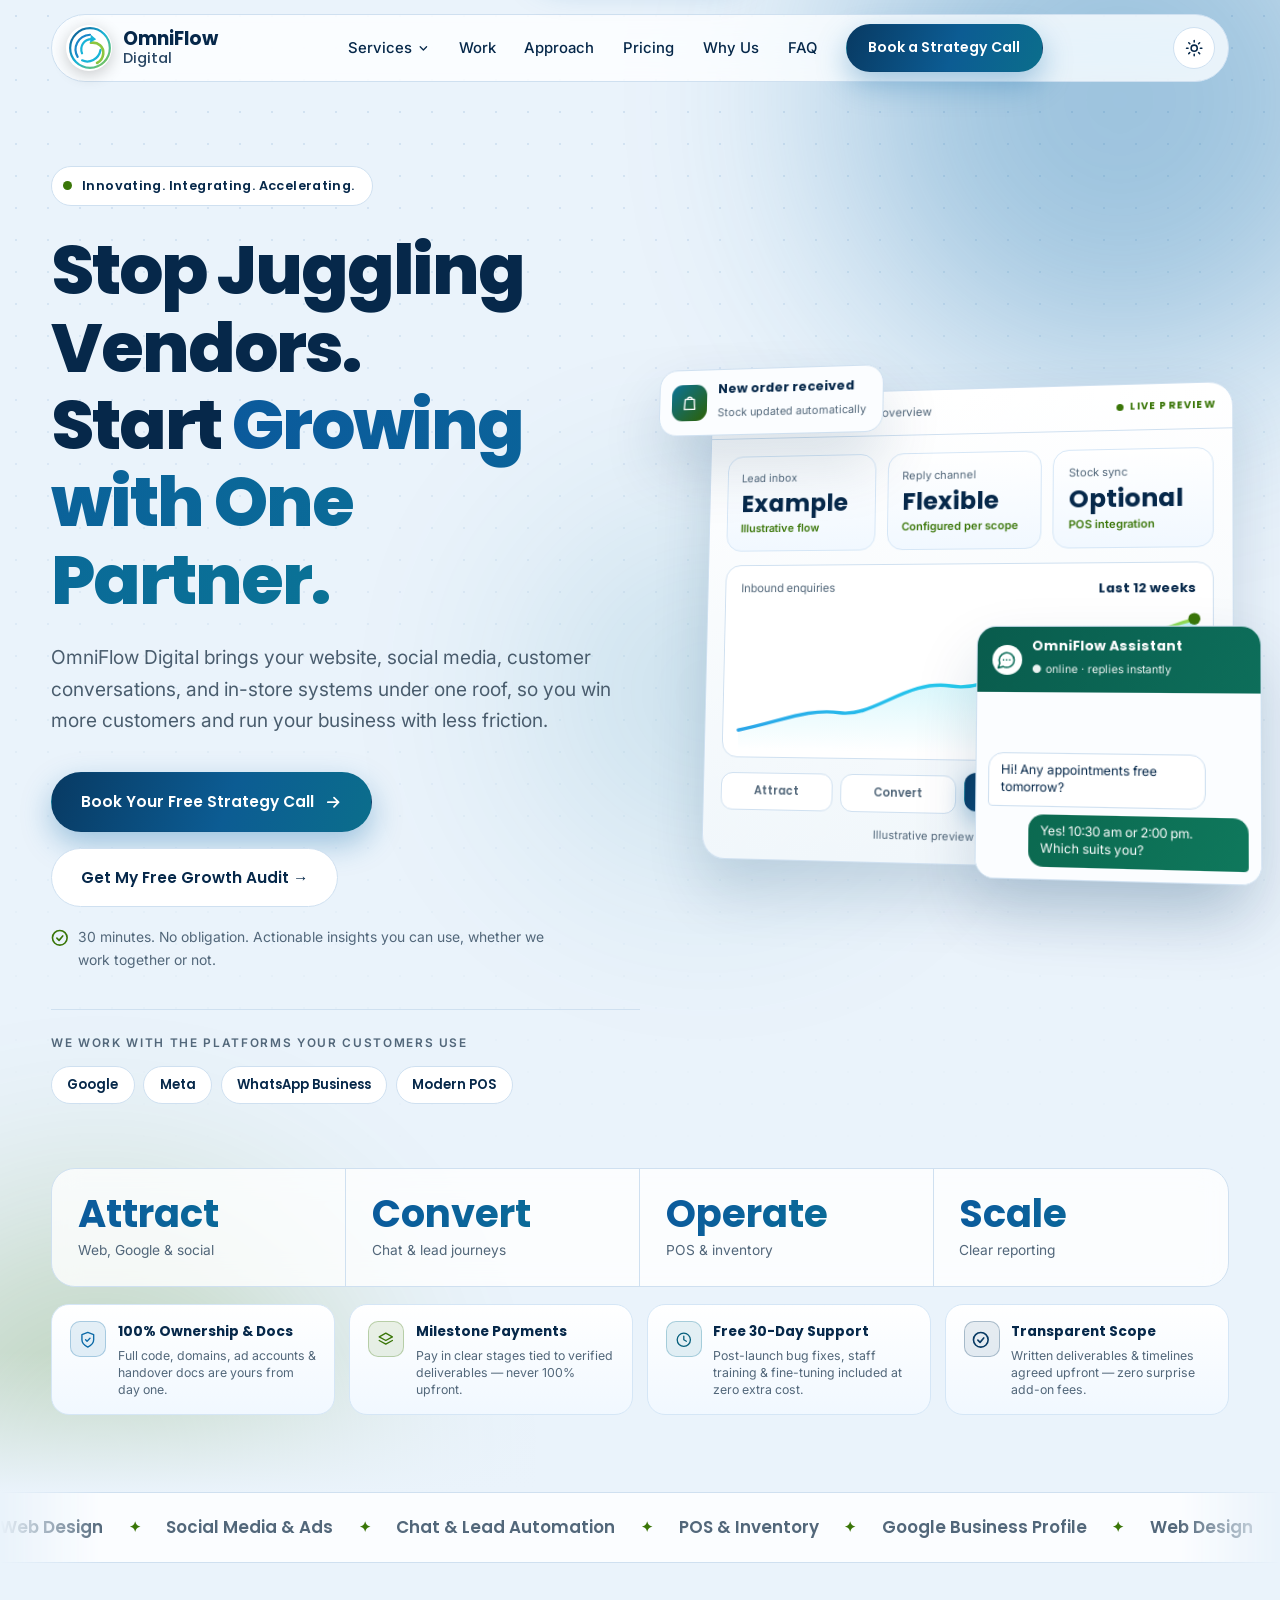
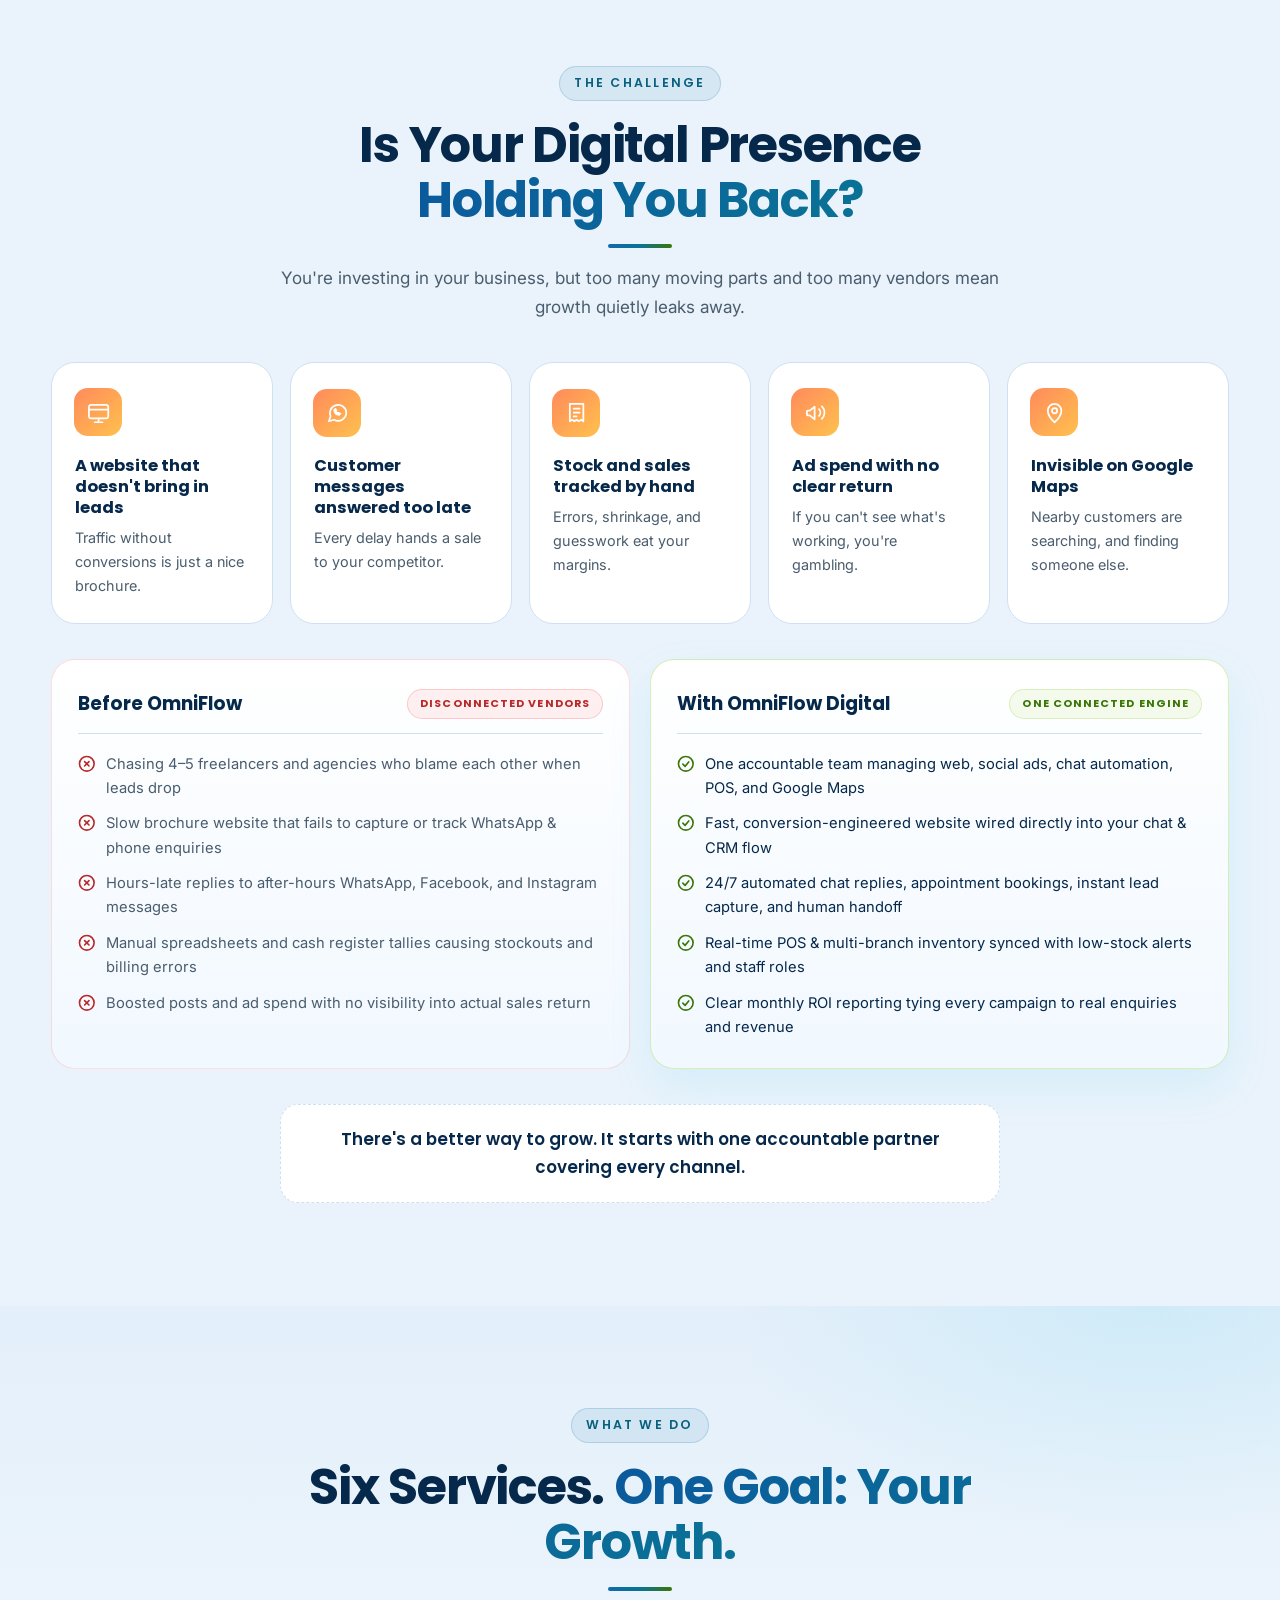
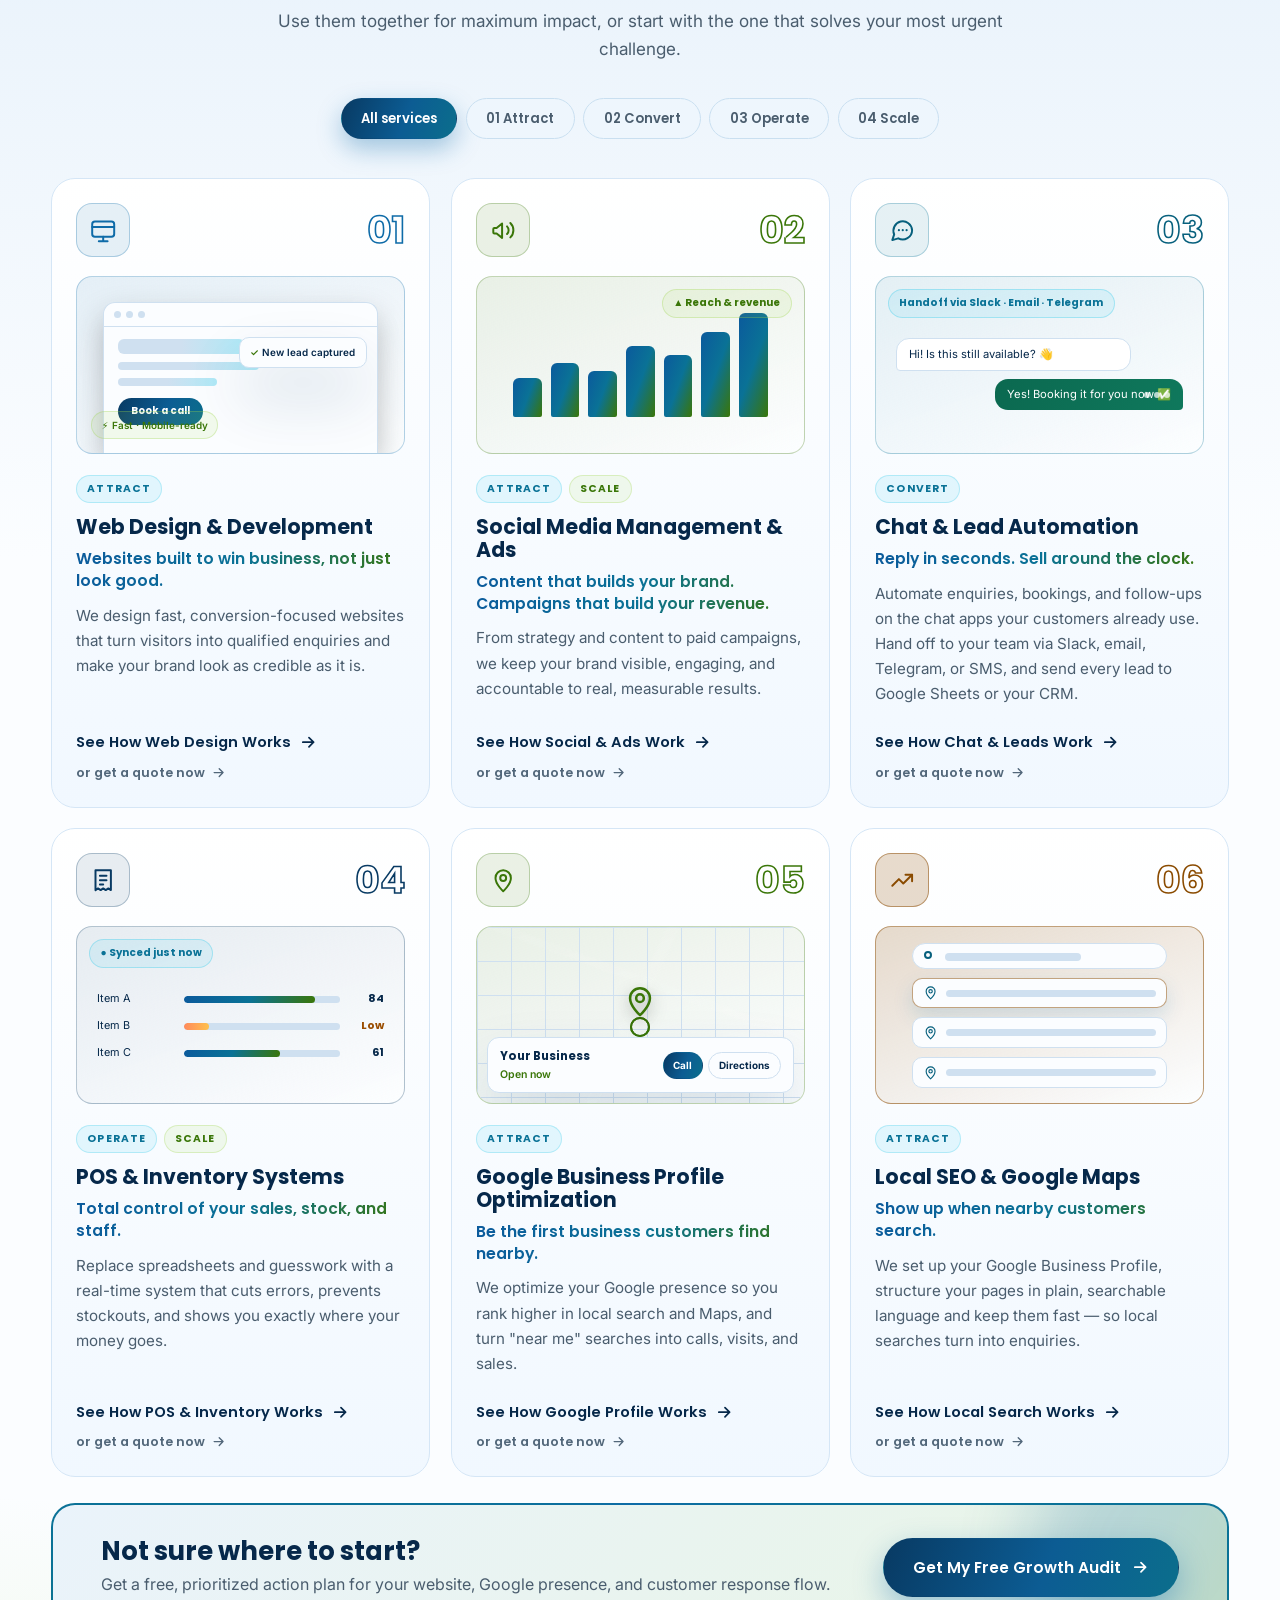
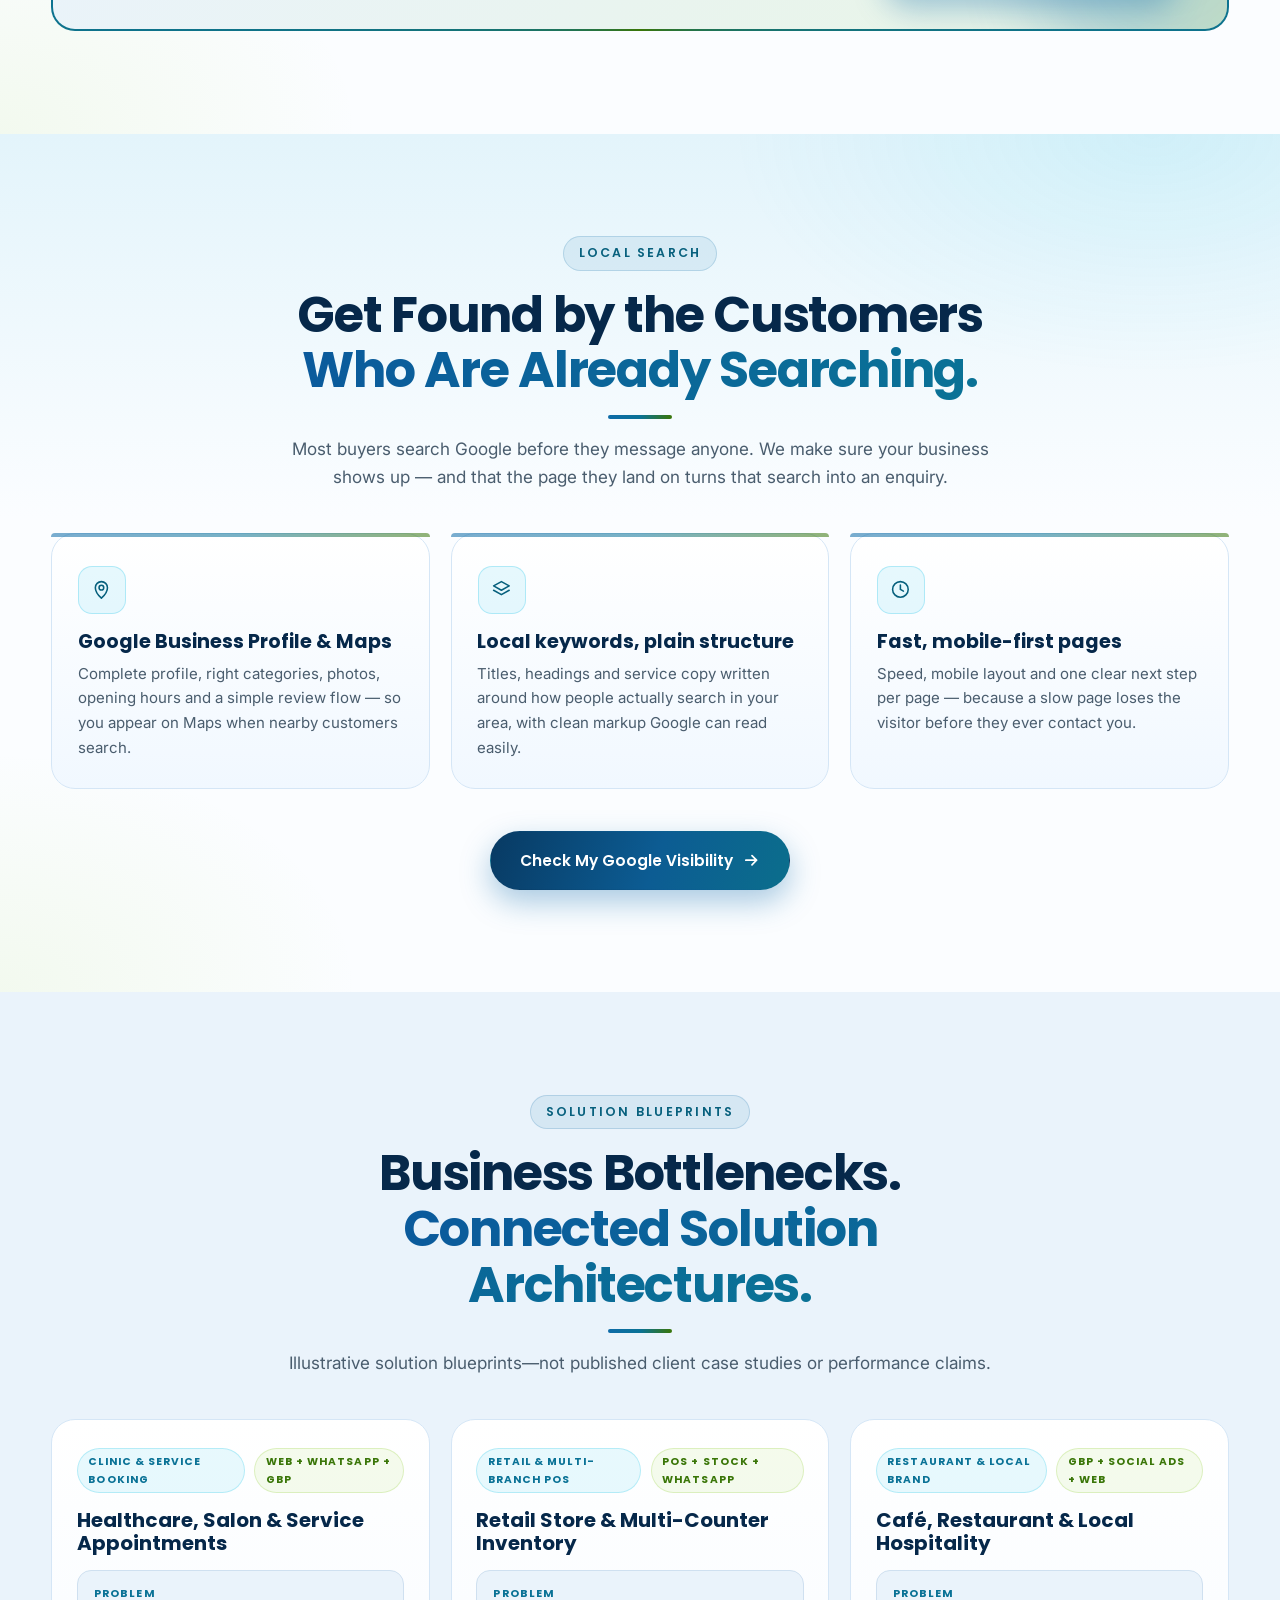
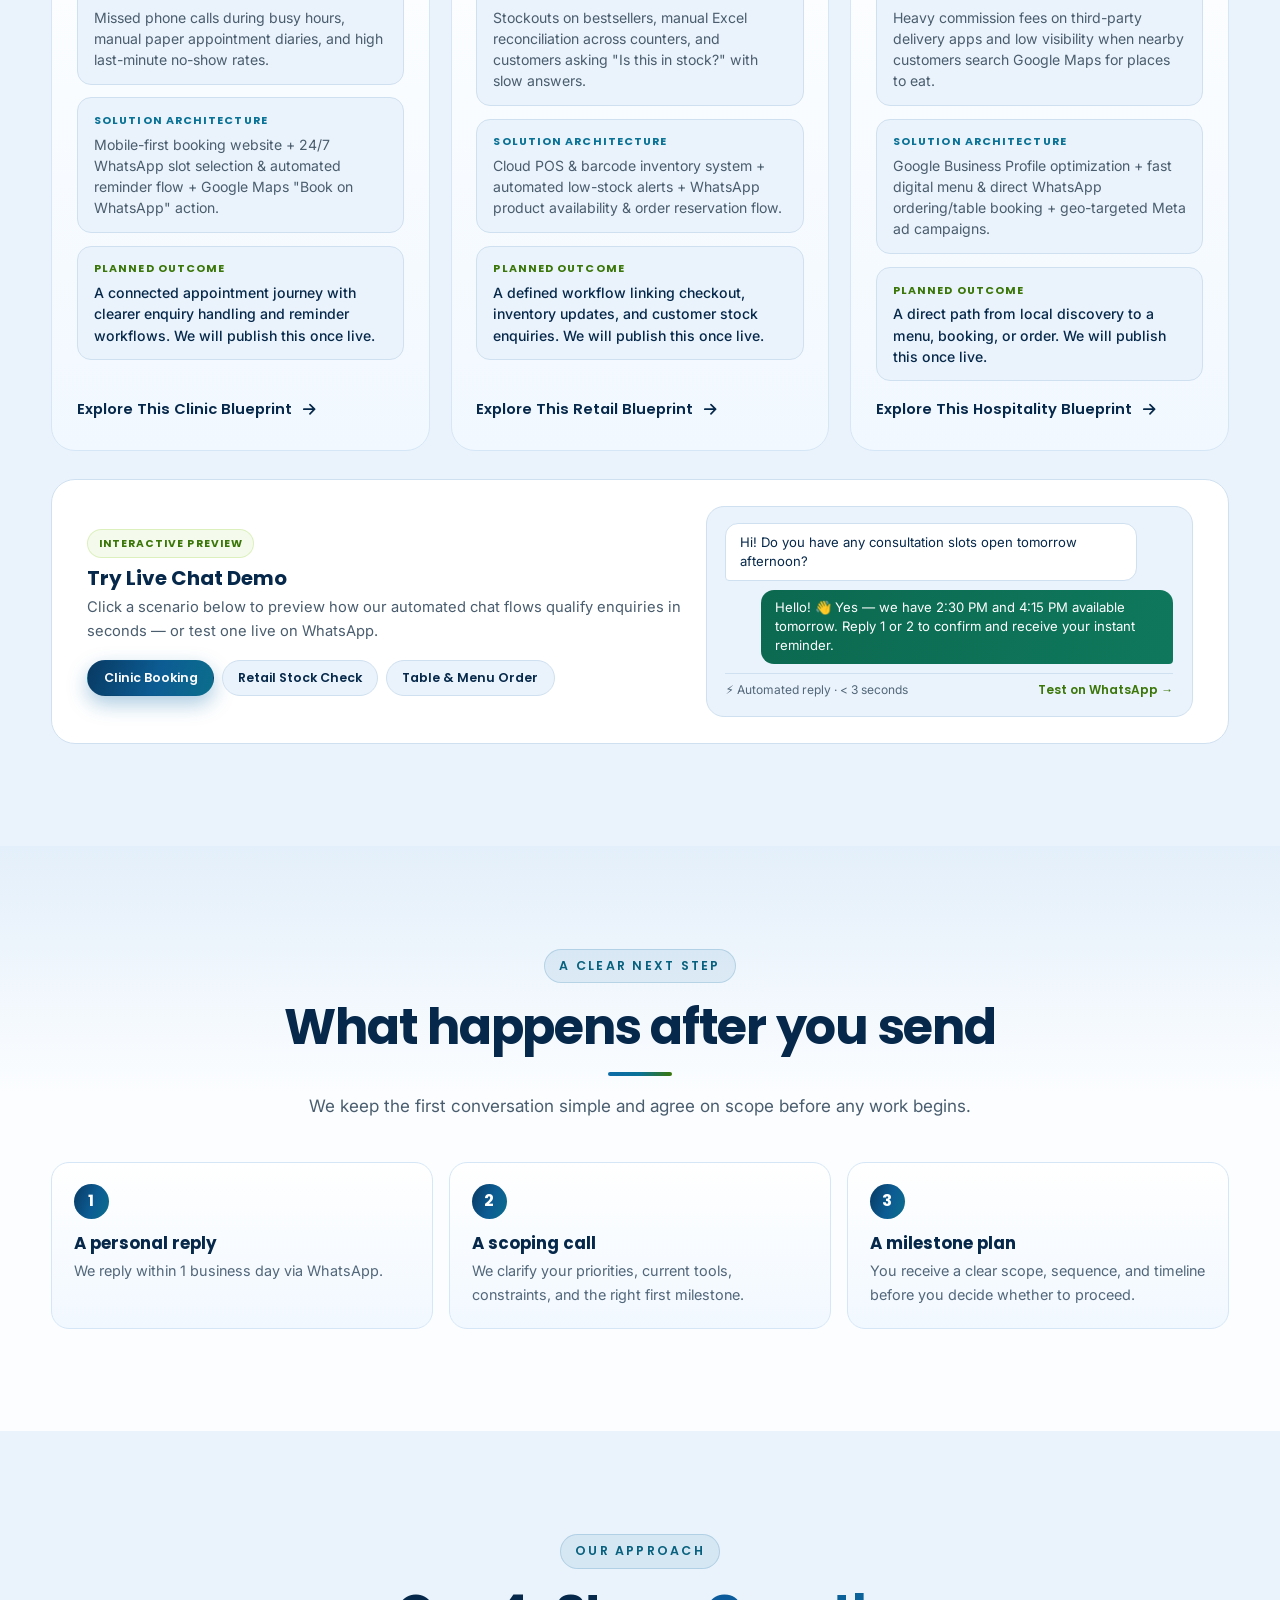
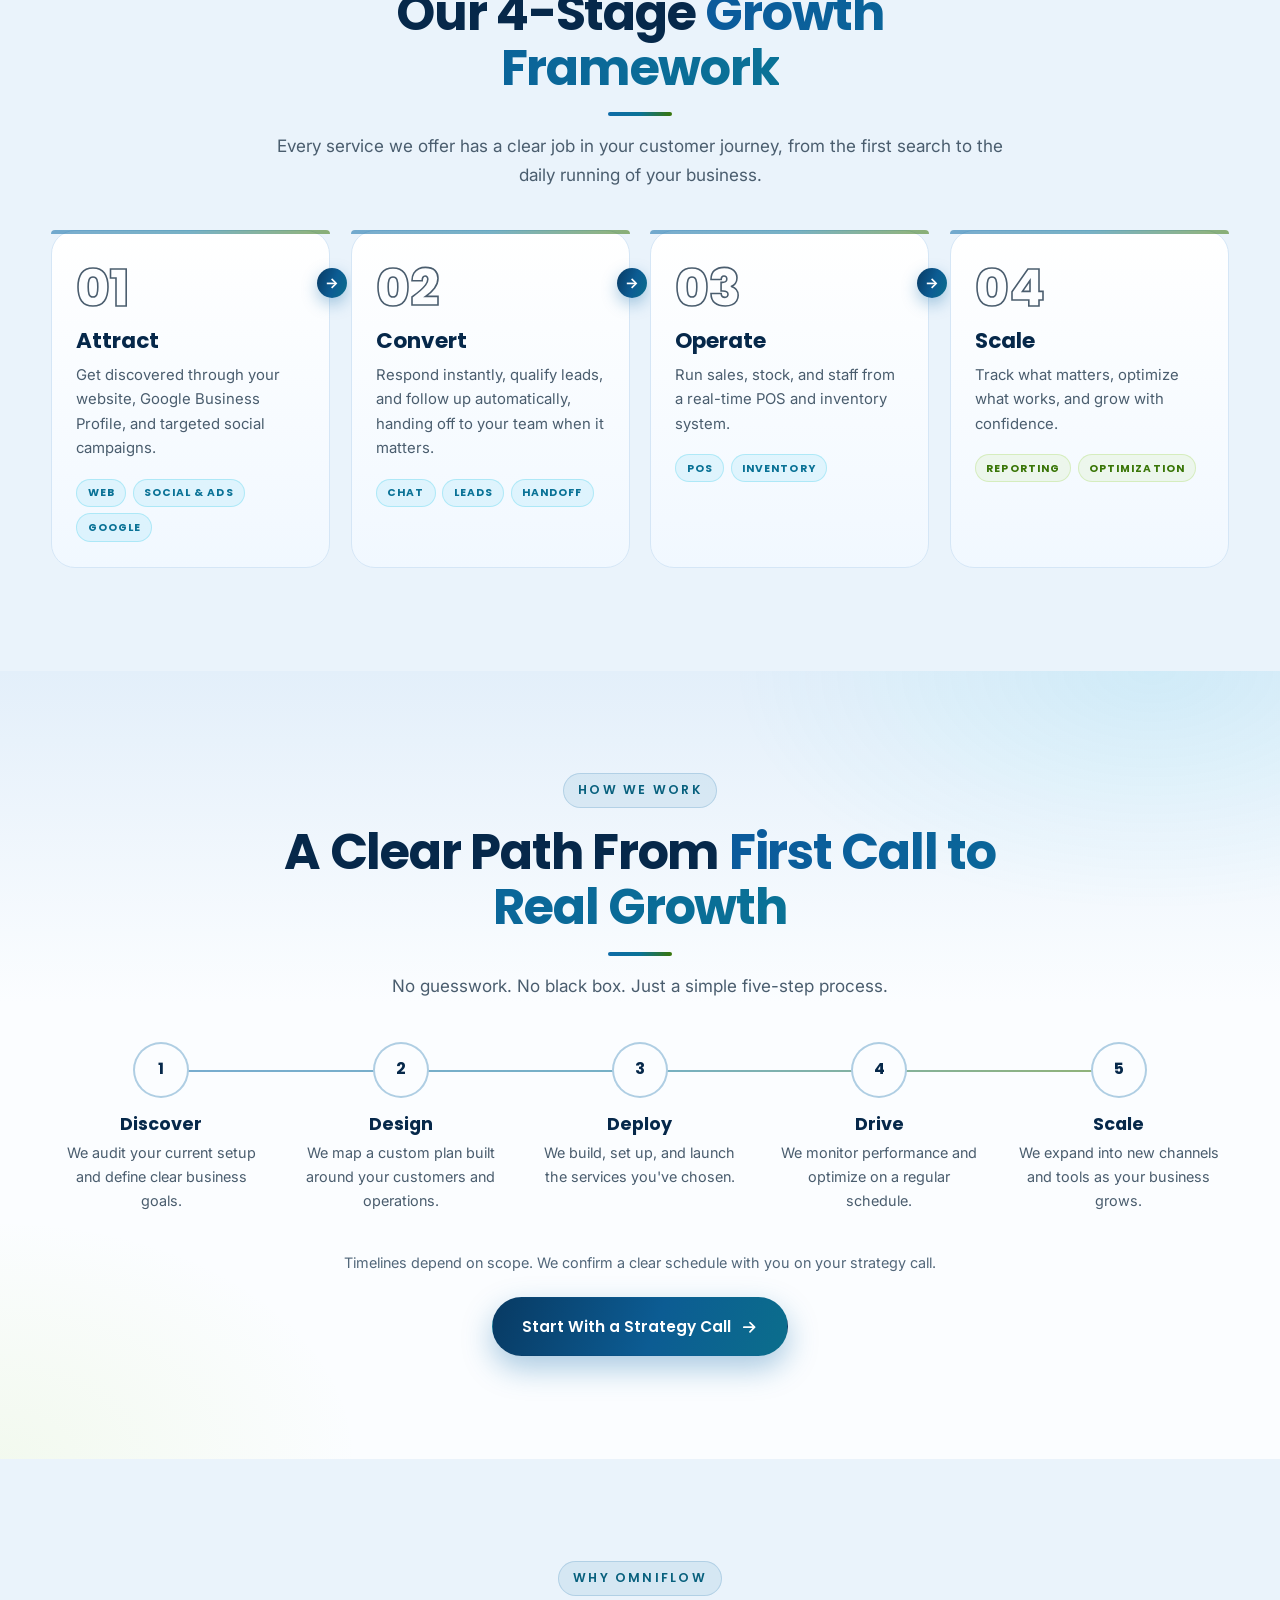
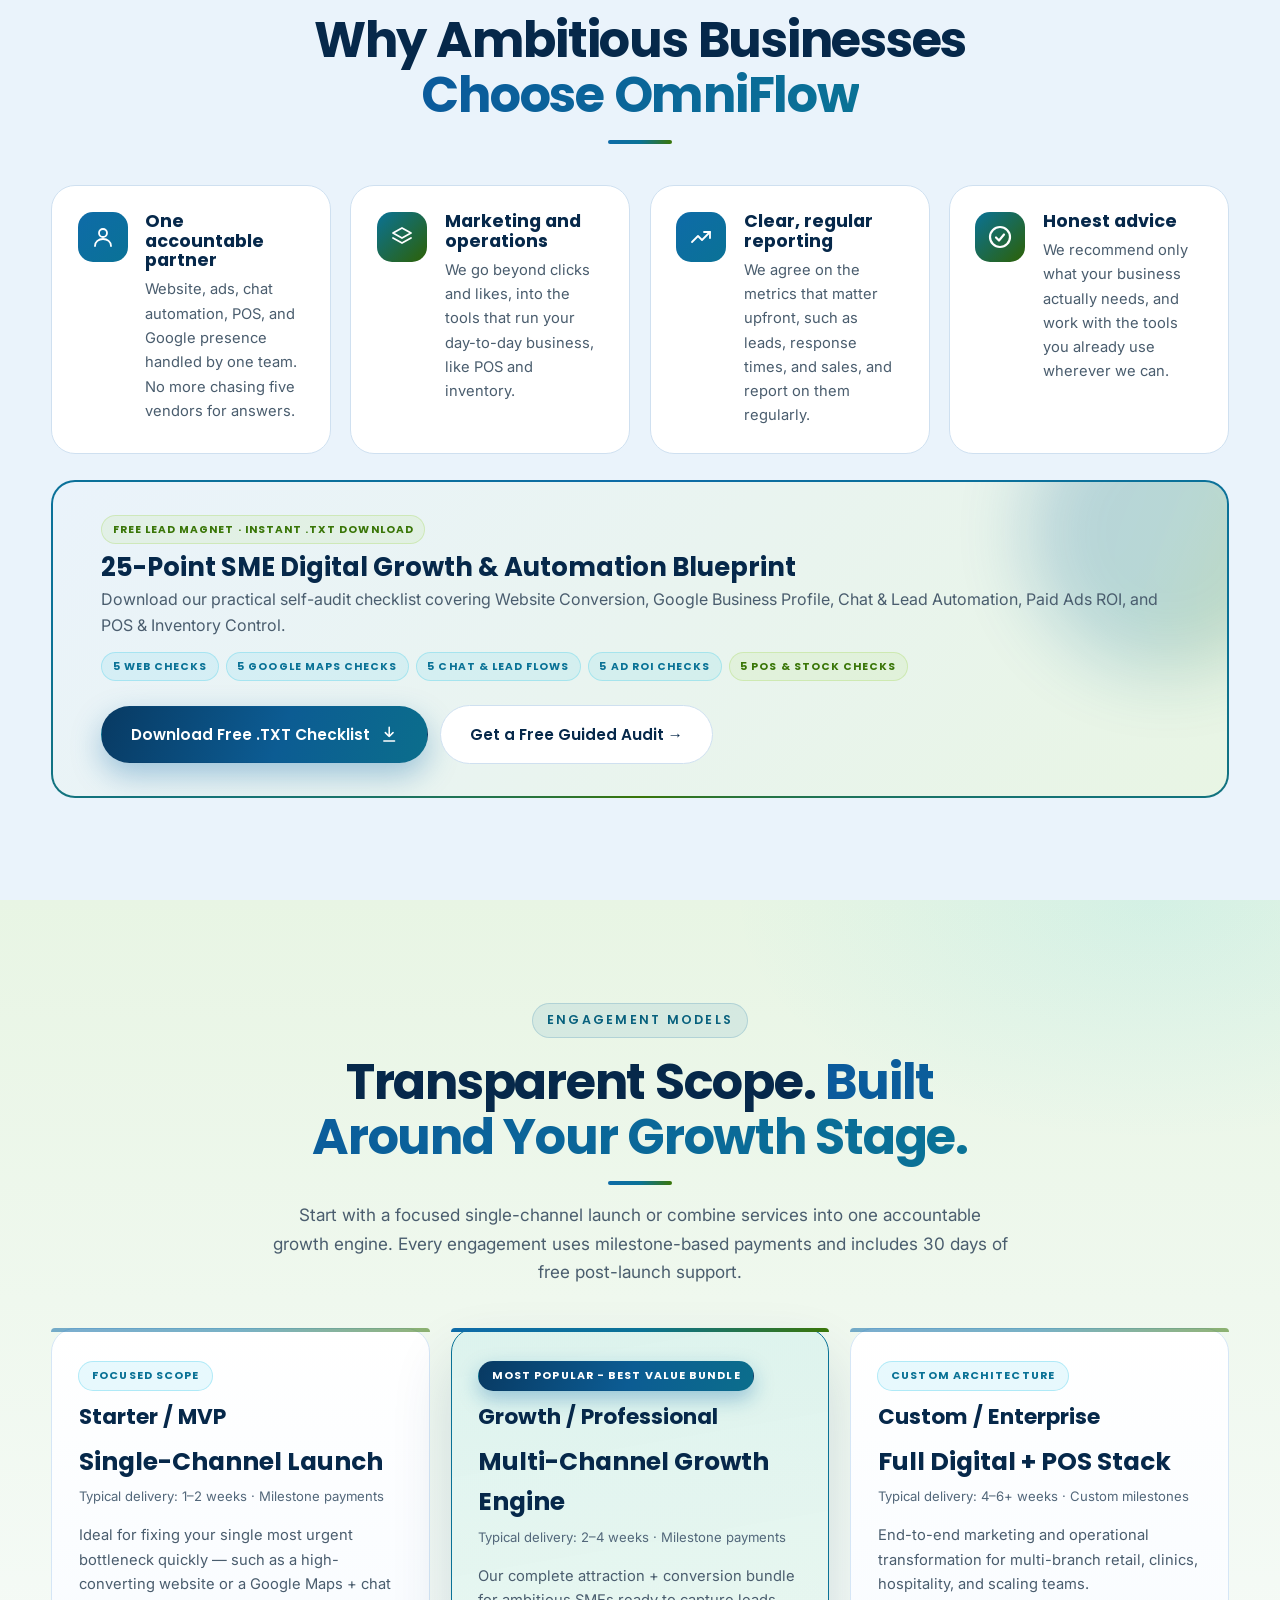
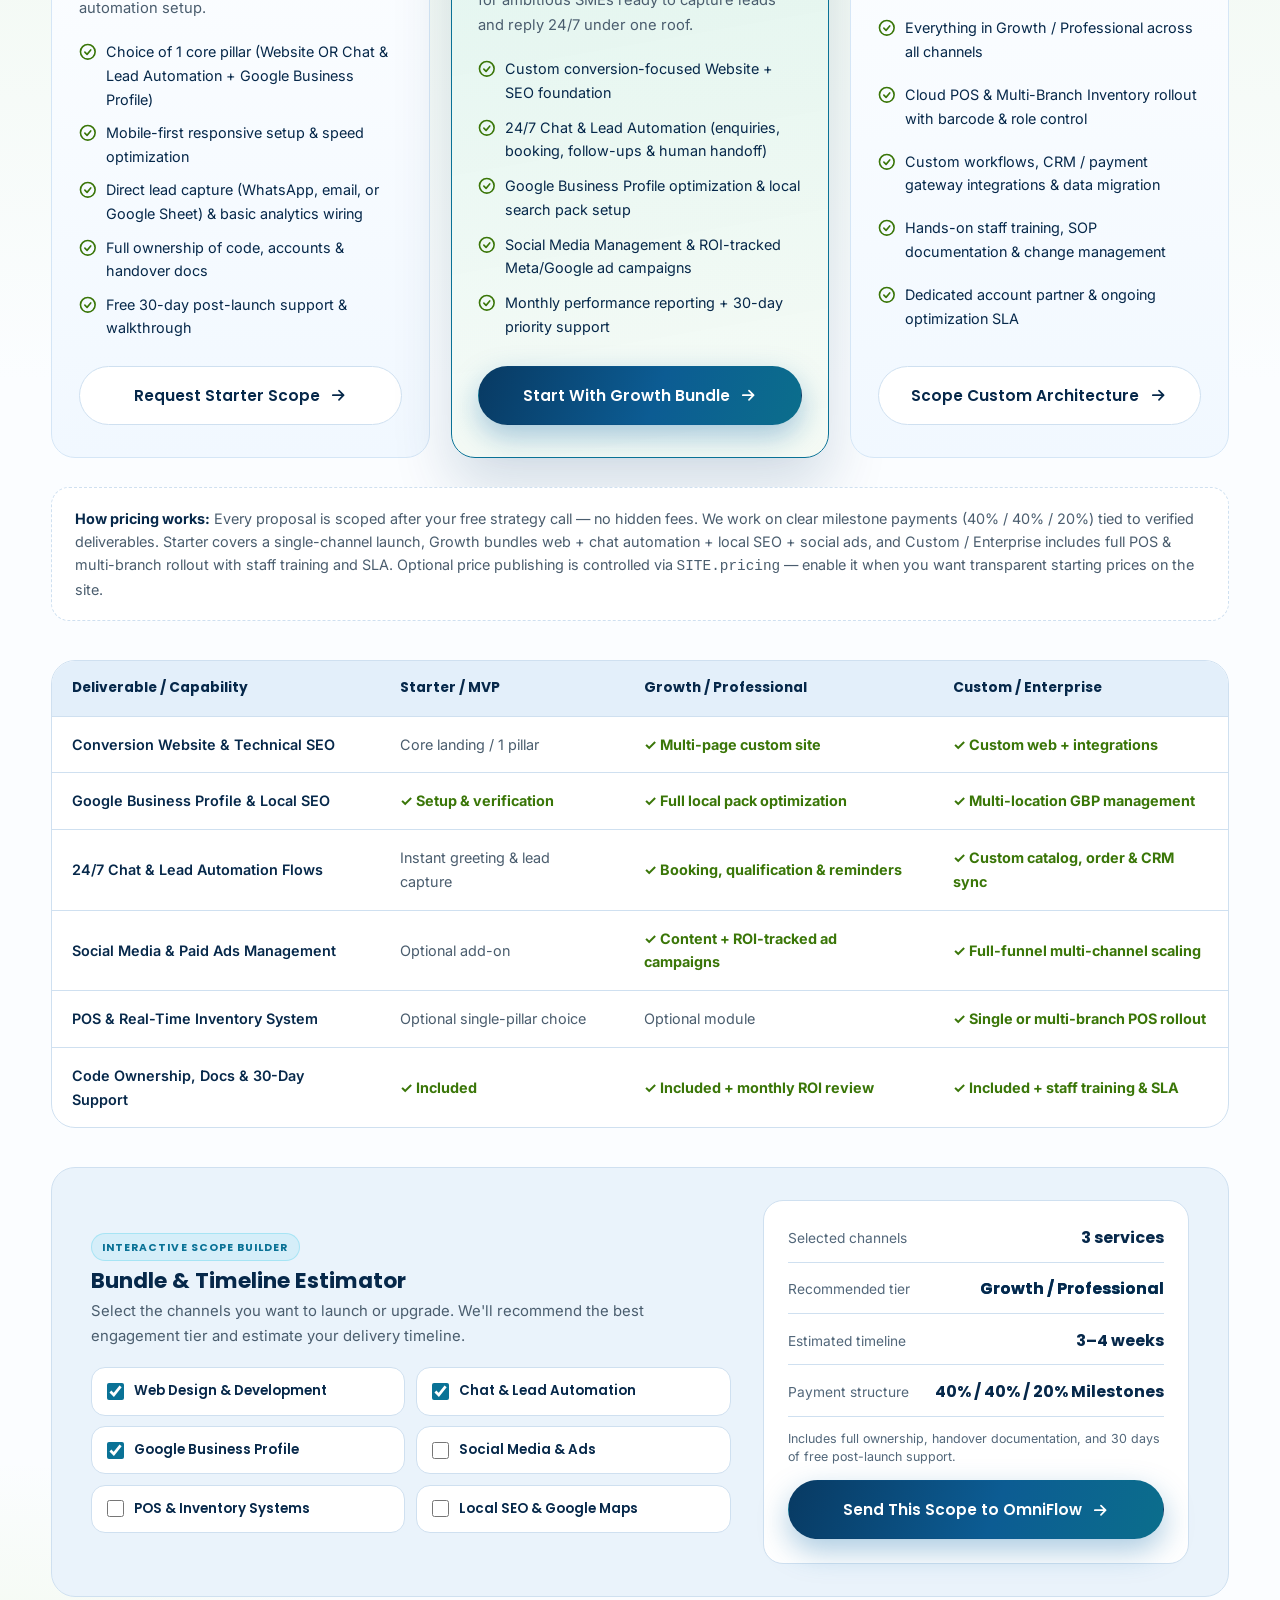
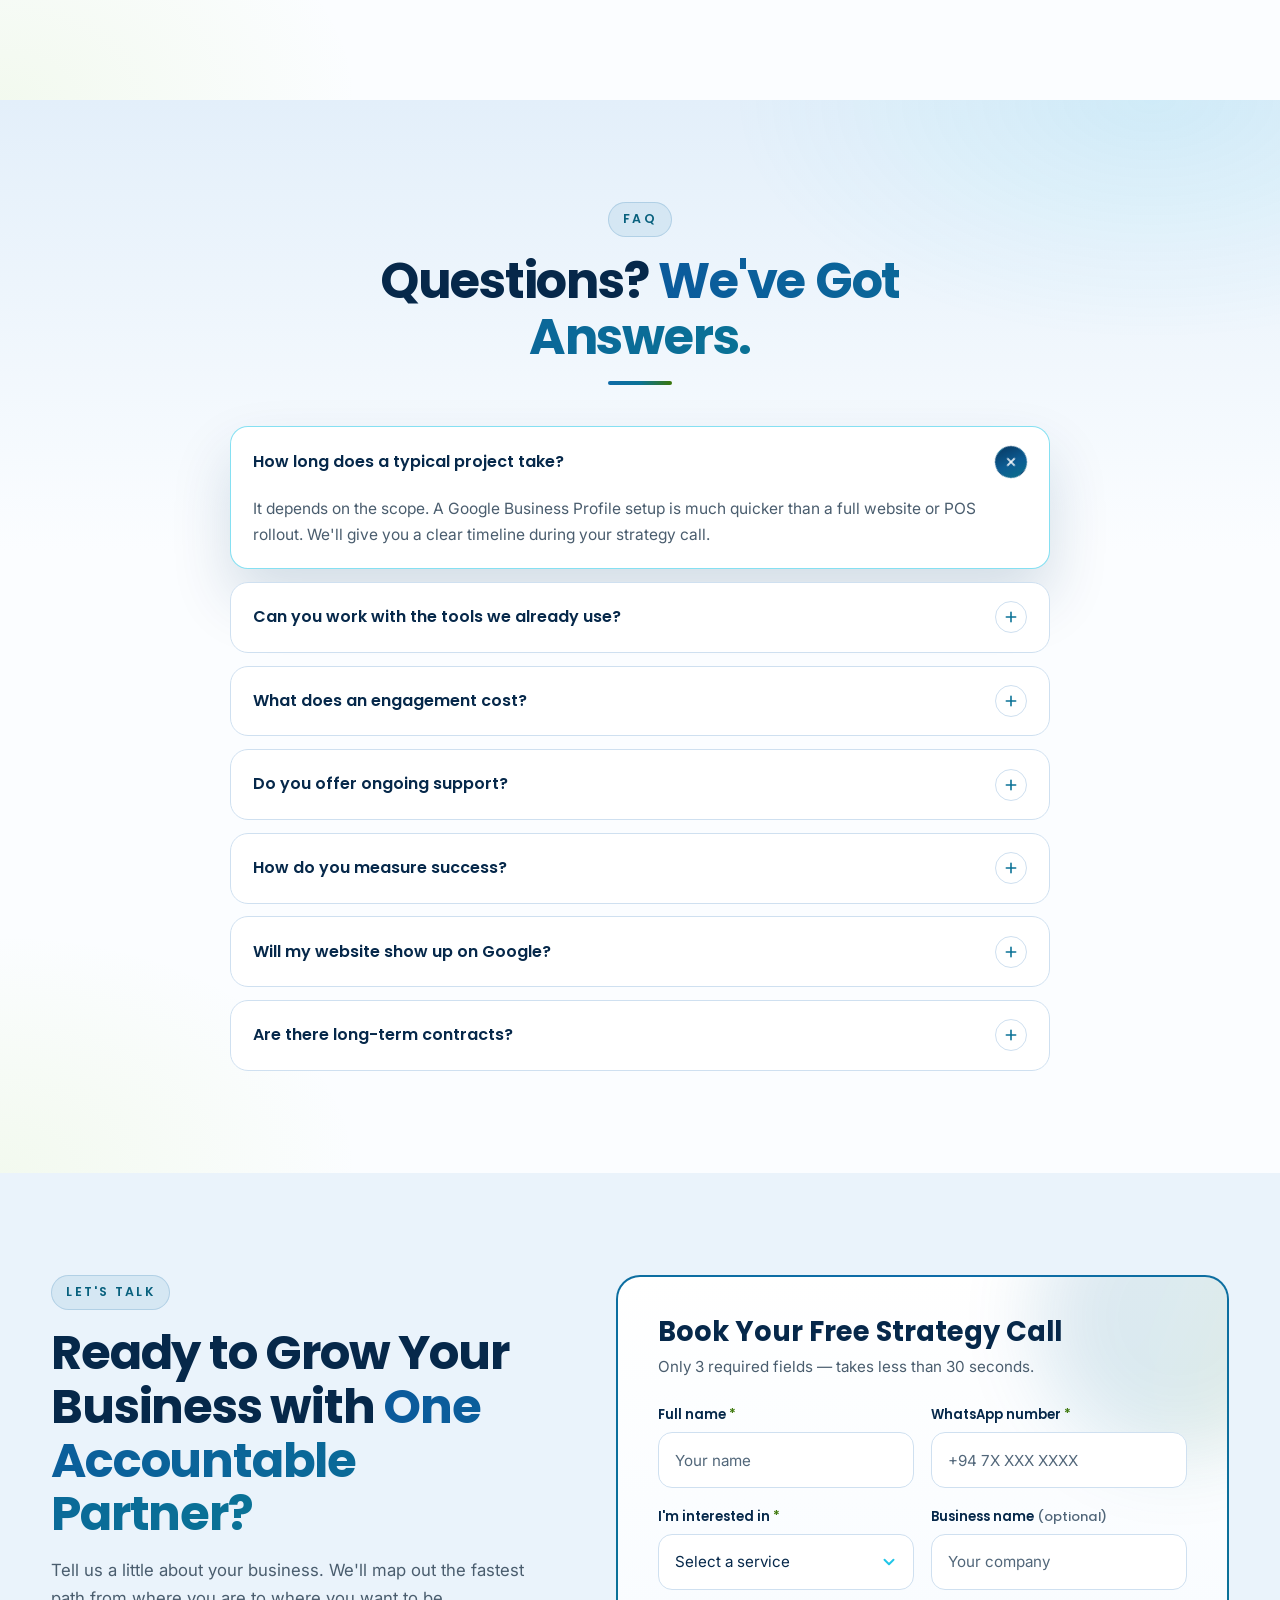
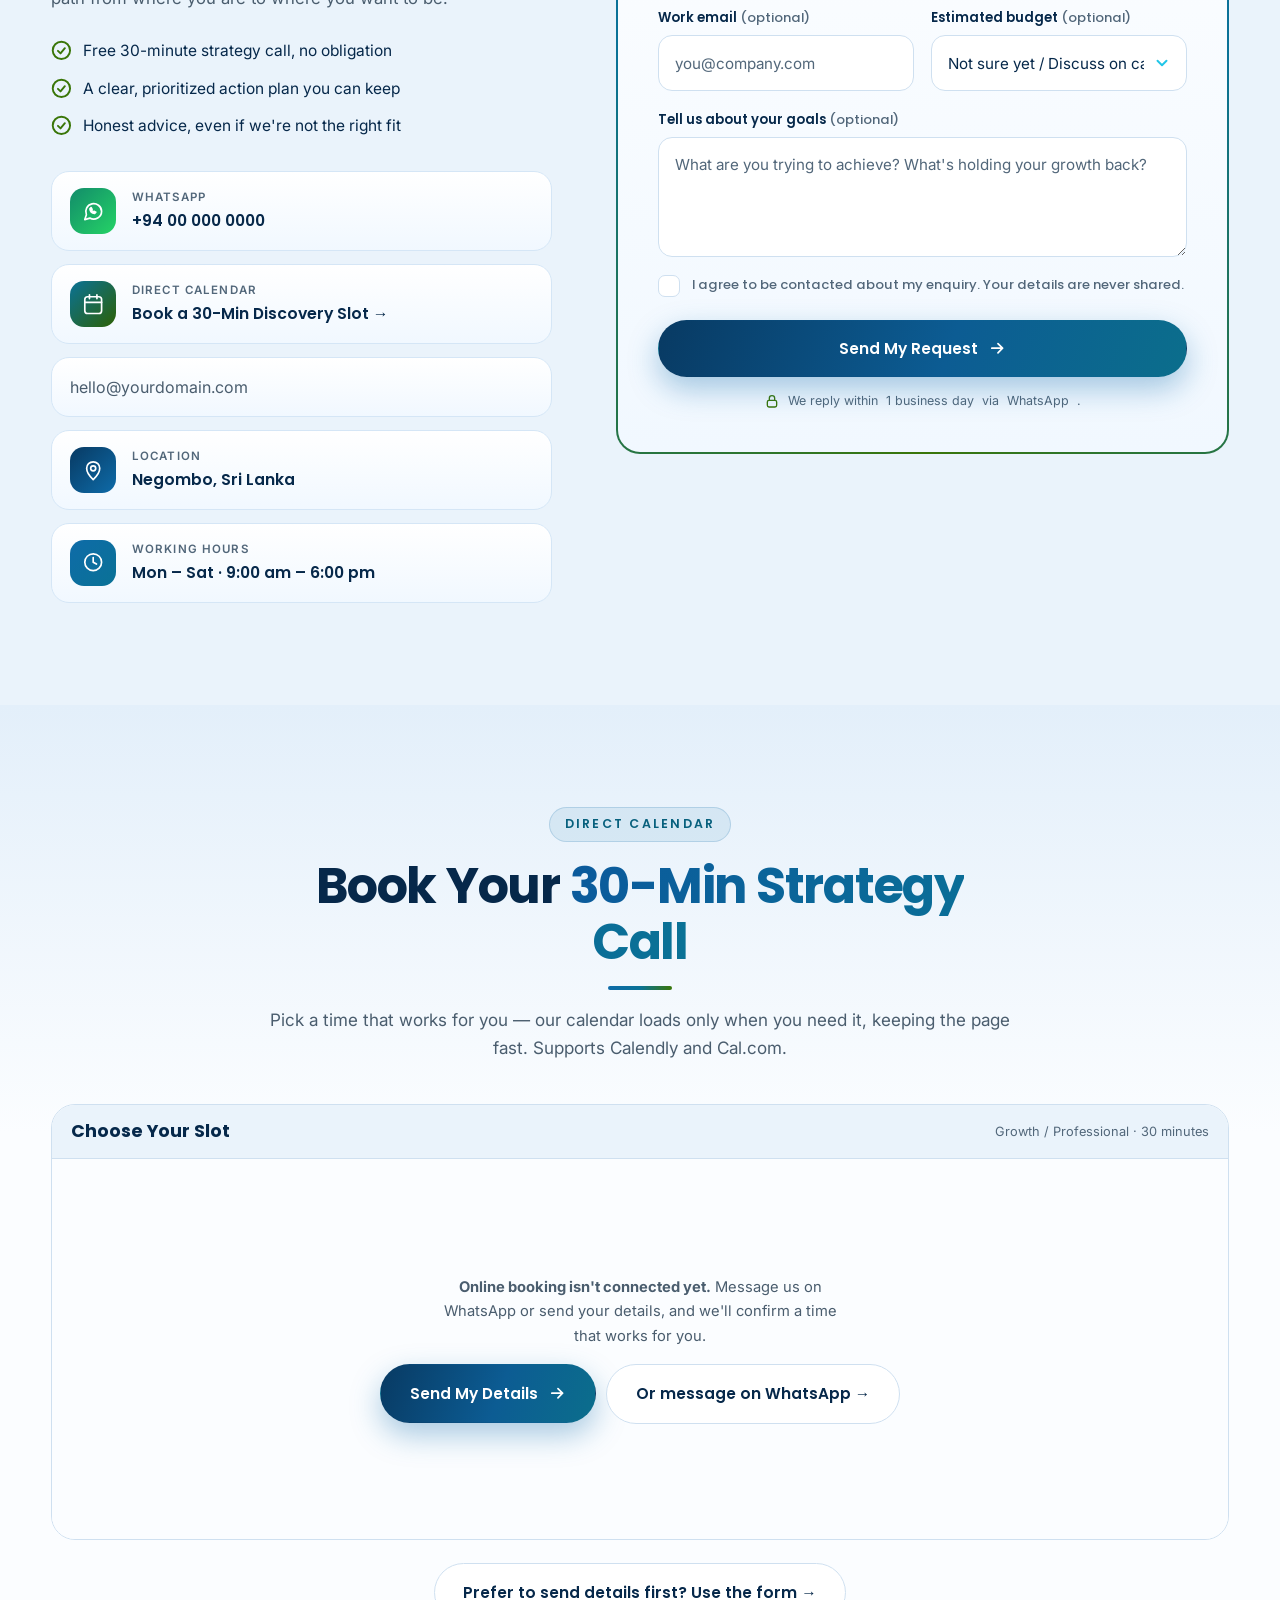
==== commit 348a3944: "Rename "WhatsApp Automation" to "Chat & Lead Automation" The service is not WhatsApp-only. Depending" ====
--- a/index.html
+++ b/index.html
@@ -18,7 +18,7 @@
      ===================================================================== -->
 
 <title>OmniFlow Digital | Innovating. Integrating. Accelerating.</title>
-<meta name="description" content="OmniFlow Digital handles your website, local SEO, social media, WhatsApp automation, POS and Google presence under one roof, so you attract more customers and run your business smoothly.">
+<meta name="description" content="OmniFlow Digital handles your website, local SEO, social media, chat &amp; lead automation, POS and Google presence under one roof, so you attract more customers and run your business smoothly.">
 <meta name="author" content="OmniFlow Digital">
 <meta name="robots" content="index, follow, max-image-preview:large, max-snippet:-1">
 <link rel="canonical" href="https://yourdomain.com/">
@@ -31,14 +31,14 @@
 <meta property="og:type" content="website">
 <meta property="og:site_name" content="OmniFlow Digital">
 <meta property="og:title" content="OmniFlow Digital | Innovating. Integrating. Accelerating.">
-<meta property="og:description" content="One partner for your website, local SEO, social media &amp; ads, WhatsApp automation, POS and Google Business Profile — so you win more customers and run your business smoothly.">
+<meta property="og:description" content="One partner for your website, local SEO, social media &amp; ads, chat &amp; lead automation, POS and Google Business Profile — so you win more customers and run your business smoothly.">
 <meta property="og:url" content="https://yourdomain.com/">
 <meta property="og:image" content="https://yourdomain.com/og-banner.png">
 <meta property="og:image:secure_url" content="https://yourdomain.com/og-banner.png">
 <meta property="og:image:type" content="image/png">
 <meta property="og:image:width" content="1200">
 <meta property="og:image:height" content="630">
-<meta property="og:image:alt" content="OmniFlow Digital — Web, Local SEO, Social &amp; Ads, WhatsApp Automation, POS and Google Business Profile">
+<meta property="og:image:alt" content="OmniFlow Digital — Web, Local SEO, Social &amp; Ads, Chat &amp; Lead Automation, POS and Google Business Profile">
 <meta property="og:locale" content="en_US">
 <!-- Optional: uncomment and add your Facebook App ID for FB Insights / domain verification
 <meta property="fb:app_id" content="YOUR_FACEBOOK_APP_ID"> -->
@@ -46,7 +46,7 @@
 <!-- ============ X / Twitter card ============ -->
 <meta name="twitter:card" content="summary_large_image">
 <meta name="twitter:title" content="OmniFlow Digital | Innovating. Integrating. Accelerating.">
-<meta name="twitter:description" content="Website, local SEO, social media &amp; ads, WhatsApp automation, POS and Google Business Profile — handled by one accountable partner.">
+<meta name="twitter:description" content="Website, local SEO, social media &amp; ads, chat &amp; lead automation, POS and Google Business Profile — handled by one accountable partner.">
 <meta name="twitter:image" content="https://yourdomain.com/og-banner.png">
 <meta name="twitter:image:alt" content="OmniFlow Digital social share card">
 
@@ -662,15 +662,15 @@
 .vchip{position:absolute;top:12px;right:12px;font-size:.64rem;font-weight:700;font-family:'Poppins',sans-serif;color:var(--green);padding:.3rem .65rem;border-radius:999px;background:rgba(155,212,74,.1);border:1px solid rgba(155,212,74,.3)}
 .vchip.l{right:auto;left:12px;color:var(--cyan);background:rgba(34,198,232,.1);border-color:rgba(34,198,232,.3)}
 
-/* vis: whatsapp */
-.wa{width:88%;display:grid;gap:8px}
-.wa .b{font-size:.7rem;line-height:1.35;padding:.5rem .75rem;border-radius:13px;max-width:82%}
-.wa .bi{background:var(--card);border:1px solid var(--line);color:var(--ink);border-bottom-left-radius:4px;animation:bIn 8s infinite}
+/* vis: chat & lead automation (channel-neutral conversation mock) */
+.convo{width:88%;display:grid;gap:8px;margin-top:18px}
+.convo .b{font-size:.7rem;line-height:1.35;padding:.5rem .75rem;border-radius:13px;max-width:82%}
+.convo .bi{background:var(--card);border:1px solid var(--line);color:var(--ink);border-bottom-left-radius:4px;animation:bIn 8s infinite}
 .slot{display:grid}.slot > *{grid-area:1/1}
-.wa .bt{justify-self:end;display:flex;gap:4px;padding:.65rem .8rem;border-radius:13px;background:linear-gradient(110deg,#0b6950,#0f785c);border-bottom-right-radius:4px;animation:bType 8s infinite;align-self:center}
-.wa .bt i{width:6px;height:6px;border-radius:50%;background:#fff;opacity:.7;animation:blink 1s infinite}
-.wa .bt i:nth-child(2){animation-delay:.15s}.wa .bt i:nth-child(3){animation-delay:.3s}
-.wa .bo{justify-self:end;background:linear-gradient(110deg,#0b6950,#0f785c);color:#fff;border-bottom-right-radius:4px;animation:bOut 8s infinite}
+.convo .bt{justify-self:end;display:flex;gap:4px;padding:.65rem .8rem;border-radius:13px;background:linear-gradient(110deg,#0b6950,#0f785c);border-bottom-right-radius:4px;animation:bType 8s infinite;align-self:center}
+.convo .bt i{width:6px;height:6px;border-radius:50%;background:#fff;opacity:.7;animation:blink 1s infinite}
+.convo .bt i:nth-child(2){animation-delay:.15s}.convo .bt i:nth-child(3){animation-delay:.3s}
+.convo .bo{justify-self:end;background:linear-gradient(110deg,#0b6950,#0f785c);color:#fff;border-bottom-right-radius:4px;animation:bOut 8s infinite}
 @keyframes bIn{0%,2%{opacity:0;translate:0 8px}8%,92%{opacity:1;translate:0 0}100%{opacity:0}}
 @keyframes bType{0%,16%{opacity:0}20%,32%{opacity:1}36%,100%{opacity:0}}
 @keyframes bOut{0%,34%{opacity:0;translate:0 8px}42%,92%{opacity:1;translate:0 0}100%{opacity:0}}
@@ -788,7 +788,7 @@
 .bp-actions{display:flex;flex-wrap:wrap;gap:.75rem;align-items:center}
 
 /* =====================================================
-   PROOF OF WORK (#work) & LIVE WHATSAPP DEMO (.demo-bar)
+   PROOF OF WORK (#work) & LIVE CHAT DEMO (.demo-bar)
 ===================================================== */
 .work-grid{display:grid;grid-template-columns:repeat(3,1fr);gap:1.3rem}
 .case-card{
@@ -1219,10 +1219,10 @@
 [data-theme="light"] .kicker::before,
 [data-theme="light"] .kicker::after{display:none}
 
-/* Per-service palette: web blue · social green · whatsapp cyan · pos navy · gbp green */
+/* Per-service palette: web blue · social green · chat & lead automation cyan · pos navy · gbp green */
 [data-theme="light"] #web{--a:var(--blue);--a-soft:rgba(14,107,168,.10);--a-line:rgba(14,107,168,.28)}
 [data-theme="light"] #social{--a:var(--green);--a-soft:rgba(58,118,8,.10);--a-line:rgba(58,118,8,.28)}
-[data-theme="light"] #whatsapp{--a:var(--cyan-ink);--a-soft:rgba(10,114,150,.10);--a-line:rgba(10,114,150,.28)}
+[data-theme="light"] #automation{--a:var(--cyan-ink);--a-soft:rgba(10,114,150,.10);--a-line:rgba(10,114,150,.28)}
 [data-theme="light"] #pos{--a:var(--navy);--a-soft:rgba(8,58,99,.09);--a-line:rgba(8,58,99,.28)}
 [data-theme="light"] #gbp{--a:var(--green);--a-soft:rgba(58,118,8,.10);--a-line:rgba(58,118,8,.28)}
 [data-theme="light"] #localseo{--a:#8a4b00;--a-soft:rgba(138,75,0,.20);--a-line:rgba(138,75,0,.5)}
@@ -1266,7 +1266,7 @@
         "height": 512
       },
       "image": "https://yourdomain.com/og-banner.png",
-      "description": "OmniFlow Digital brings websites, social media and ads, WhatsApp automation, POS and inventory systems, and Google Business Profile management together under one accountable partner.",
+      "description": "OmniFlow Digital brings websites, social media and ads, chat and lead automation, POS and inventory systems, and Google Business Profile management together under one accountable partner.",
       "email": "hello@yourdomain.com",
       "telephone": "+94-00-000-0000",
       "priceRange": "$$",
@@ -1306,7 +1306,7 @@
         "itemListElement": [
           { "@type": "Offer", "itemOffered": { "@type": "Service", "name": "Web Design & Development", "description": "Fast, conversion-focused websites that turn visitors into qualified enquiries.", "serviceType": "Web design" } },
           { "@type": "Offer", "itemOffered": { "@type": "Service", "name": "Social Media Management & Ads", "description": "Strategy, content and paid campaigns measured against real business results.", "serviceType": "Social media marketing" } },
-          { "@type": "Offer", "itemOffered": { "@type": "Service", "name": "WhatsApp Automation", "description": "Automated enquiries, bookings, follow-ups and order updates on WhatsApp.", "serviceType": "Conversational automation" } },
+          { "@type": "Offer", "itemOffered": { "@type": "Service", "name": "Chat & Lead Automation", "description": "Automated enquiries, bookings, follow-ups, order updates and lead capture on the chat apps your customers use, with human handoff to your team through Slack, email, Telegram, Discord, or WhatsApp / SMS, and lead details sent straight to Google Sheets or a CRM such as HubSpot.", "serviceType": "Conversational automation" } },
           { "@type": "Offer", "itemOffered": { "@type": "Service", "name": "POS & Inventory Systems", "description": "Real-time point of sale and inventory control that cuts errors and stockouts.", "serviceType": "Business systems" } },
           { "@type": "Offer", "itemOffered": { "@type": "Service", "name": "Google Business Profile Optimization", "description": "Local search and Google Maps optimization that turns searches into visits.", "serviceType": "Local SEO" } },
           { "@type": "Offer", "itemOffered": { "@type": "Service", "name": "Local SEO & Google Maps", "description": "Google Business Profile setup, searchable page structure and fast local landing pages that turn nearby searches into enquiries.", "serviceType": "Local search optimization" } }
@@ -1318,7 +1318,7 @@
       "@id": "https://yourdomain.com/#website",
       "url": "https://yourdomain.com/",
       "name": "OmniFlow Digital",
-      "description": "One accountable partner for web, social, WhatsApp automation, POS and Google presence.",
+      "description": "One accountable partner for web, social, chat and lead automation, POS and Google presence.",
       "publisher": { "@id": "https://yourdomain.com/#organization" },
       "inLanguage": "en"
     },
@@ -1329,7 +1329,7 @@
       "name": "OmniFlow Digital | Innovating. Integrating. Accelerating.",
       "isPartOf": { "@id": "https://yourdomain.com/#website" },
       "about": { "@id": "https://yourdomain.com/#organization" },
-      "description": "Websites, social media & ads, WhatsApp automation, POS and Google Business Profile under one roof."
+      "description": "Websites, social media & ads, chat & lead automation, POS and Google Business Profile under one roof."
     },
     {
       "@type": "FAQPage",
@@ -1414,6 +1414,7 @@
     <symbol id="i-web" viewBox="0 0 24 24"><g fill="none" stroke="currentColor" stroke-width="1.8" stroke-linecap="round" stroke-linejoin="round"><rect x="2" y="4" width="20" height="14" rx="2.5"/><path d="M2 9h20M8 22h8M12 18v4"/></g></symbol>
     <symbol id="i-social" viewBox="0 0 24 24"><g fill="none" stroke="currentColor" stroke-width="1.8" stroke-linecap="round" stroke-linejoin="round"><path d="M3 11v3a1 1 0 0 0 1 1h2l5 4V6L6 10H4a1 1 0 0 0-1 1z"/><path d="M15.5 8.5a5 5 0 0 1 0 7M18.5 5.5a9 9 0 0 1 0 13"/></g></symbol>
     <symbol id="i-chat" viewBox="0 0 24 24"><g fill="none" stroke="currentColor" stroke-width="1.8" stroke-linecap="round" stroke-linejoin="round"><path d="M21 12a8.5 8.5 0 0 1-12.6 7.4L3 21l1.7-5.2A8.5 8.5 0 1 1 21 12z"/><path d="M8.5 9.5c.3 2.5 2.5 4.7 5 5l1.3-1.4-2-1-.8.7c-.8-.4-1.5-1.1-1.9-1.9l.7-.8-1-2z"/></g></symbol>
+    <symbol id="i-msg" viewBox="0 0 24 24"><g fill="none" stroke="currentColor" stroke-width="1.8" stroke-linecap="round" stroke-linejoin="round"><path d="M21 12a8.5 8.5 0 0 1-12.6 7.4L3 21l1.7-5.2A8.5 8.5 0 1 1 21 12z"/><circle cx="9" cy="12" r="1" fill="currentColor" stroke="none"/><circle cx="12.5" cy="12" r="1" fill="currentColor" stroke="none"/><circle cx="16" cy="12" r="1" fill="currentColor" stroke="none"/></g></symbol>
     <symbol id="i-pos" viewBox="0 0 24 24"><g fill="none" stroke="currentColor" stroke-width="1.8" stroke-linecap="round" stroke-linejoin="round"><path d="M5 3h14v18l-2.3-1.5L14.3 21 12 19.5 9.7 21l-2.4-1.5L5 21z"/><path d="M9 8h6M9 12h6M9 16h3"/></g></symbol>
     <symbol id="i-pin" viewBox="0 0 24 24"><g fill="none" stroke="currentColor" stroke-width="1.8" stroke-linecap="round" stroke-linejoin="round"><path d="M12 22s7-6.2 7-12a7 7 0 1 0-14 0c0 5.8 7 12 7 12z"/><circle cx="12" cy="10" r="2.7"/></g></symbol>
     <symbol id="i-bag" viewBox="0 0 24 24"><g fill="none" stroke="currentColor" stroke-width="1.8" stroke-linecap="round" stroke-linejoin="round"><path d="M6 7h12l1 13H5z"/><path d="M9 7a3 3 0 0 1 6 0"/></g></symbol>
@@ -1453,7 +1454,7 @@
           <div class="mega">
             <a href="#web"><span class="mi"><svg class="ic"><use href="#i-web"/></svg></span><span><b>Web Design</b><small>Sites that convert</small></span></a>
             <a href="#social"><span class="mi"><svg class="ic"><use href="#i-social"/></svg></span><span><b>Social Media &amp; Ads</b><small>Brand + revenue</small></span></a>
-            <a href="#whatsapp"><span class="mi"><svg class="ic"><use href="#i-chat"/></svg></span><span><b>WhatsApp Automation</b><small>Reply in seconds</small></span></a>
+            <a href="#automation"><span class="mi"><svg class="ic"><use href="#i-msg"/></svg></span><span><b>Chat &amp; Lead Automation</b><small>Reply in seconds</small></span></a>
             <a href="#pos"><span class="mi"><svg class="ic"><use href="#i-pos"/></svg></span><span><b>POS &amp; Inventory</b><small>Real-time control</small></span></a>
             <a href="#gbp"><span class="mi"><svg class="ic"><use href="#i-pin"/></svg></span><span><b>Google Business Profile</b><small>Win local search</small></span></a>
             <a href="#seo"><span class="mi"><svg class="ic"><use href="#i-chart"/></svg></span><span><b>Local SEO</b><small>Get found on Google</small></span></a>
@@ -1522,7 +1523,7 @@
             <div class="dash-body">
               <div class="kpis">
                 <div class="kpi"><small>Lead inbox</small><b>Example</b><em>Illustrative flow</em></div>
-                <div class="kpi"><small>Reply channel</small><b>WhatsApp</b><em>Configured per scope</em></div>
+                <div class="kpi"><small>Reply channel</small><b>Flexible</b><em>Configured per scope</em></div>
                 <div class="kpi"><small>Stock sync</small><b>Optional</b><em>POS integration</em></div>
               </div>
               <div class="chart">
@@ -1549,7 +1550,7 @@
 
           <div class="float chat" style="animation-delay:-3s">
             <div class="chat-head">
-              <span class="av"><svg viewBox="0 0 32 32" style="color:#25d366"><use href="#i-wa"/></svg></span>
+              <span class="av"><svg viewBox="0 0 24 24" style="color:#0d6e5a"><use href="#i-msg"/></svg></span>
               <span><b>OmniFlow Assistant</b><small>● online · replies instantly</small></span>
             </div>
             <div class="chat-body" id="chatBody"></div>
@@ -1561,7 +1562,7 @@
 
     <div class="stats reveal" aria-label="Service capabilities">
       <div class="stat"><b class="gt">Attract</b><span>Web, Google &amp; social</span></div>
-      <div class="stat"><b class="gt">Convert</b><span>WhatsApp journeys</span></div>
+      <div class="stat"><b class="gt">Convert</b><span>Chat &amp; lead journeys</span></div>
       <div class="stat"><b class="gt">Operate</b><span>POS &amp; inventory</span></div>
       <div class="stat"><b class="gt">Scale</b><span>Clear reporting</span></div>
     </div>
@@ -1592,7 +1593,7 @@
 <!-- ============ MARQUEE ============ -->
 <div class="marquee" aria-hidden="true">
   <div class="track" id="track">
-    <span>Web Design</span><span>Social Media &amp; Ads</span><span>WhatsApp Automation</span><span>POS &amp; Inventory</span><span>Google Business Profile</span>
+    <span>Web Design</span><span>Social Media &amp; Ads</span><span>Chat &amp; Lead Automation</span><span>POS &amp; Inventory</span><span>Google Business Profile</span>
   </div>
 </div>
 
@@ -1654,9 +1655,9 @@
           <span class="vs-badge">One Connected Engine</span>
         </div>
         <ul class="vs-list">
-          <li><svg class="ic"><use href="#i-check"/></svg><span>One accountable team managing web, social ads, WhatsApp, POS, and Google Maps</span></li>
-          <li><svg class="ic"><use href="#i-check"/></svg><span>Fast, conversion-engineered website wired directly into your WhatsApp &amp; CRM flow</span></li>
-          <li><svg class="ic"><use href="#i-check"/></svg><span>24/7 automated WhatsApp replies, appointment bookings, and instant lead capture</span></li>
+          <li><svg class="ic"><use href="#i-check"/></svg><span>One accountable team managing web, social ads, chat automation, POS, and Google Maps</span></li>
+          <li><svg class="ic"><use href="#i-check"/></svg><span>Fast, conversion-engineered website wired directly into your chat &amp; CRM flow</span></li>
+          <li><svg class="ic"><use href="#i-check"/></svg><span>24/7 automated chat replies, appointment bookings, instant lead capture, and human handoff</span></li>
           <li><svg class="ic"><use href="#i-check"/></svg><span>Real-time POS &amp; multi-branch inventory synced with low-stock alerts and staff roles</span></li>
           <li><svg class="ic"><use href="#i-check"/></svg><span>Clear monthly ROI reporting tying every campaign to real enquiries and revenue</span></li>
         </ul>
@@ -1723,21 +1724,22 @@
         <a href="#contact" class="card-quote" data-interest="Social Media Management &amp; Ads">or get a quote now <svg class="ic"><use href="#i-arrow"/></svg></a>
       </article>
 
-      <!-- 3 WHATSAPP -->
-      <article class="card reveal" id="whatsapp" data-stage="convert">
-        <div class="card-head"><div class="card-icon"><svg class="ic"><use href="#i-chat"/></svg></div><span class="card-num">03</span></div>
+      <!-- 3 CHAT & LEAD AUTOMATION: any chat channel · human handoff via Slack / email / Telegram / Discord / SMS · leads to Google Sheets / CRM -->
+      <article class="card reveal" id="automation" data-stage="convert">
+        <div class="card-head"><div class="card-icon"><svg class="ic"><use href="#i-msg"/></svg></div><span class="card-num">03</span></div>
         <div class="vis" aria-hidden="true">
-          <div class="wa">
+          <span class="vchip l">Handoff via Slack · Email · Telegram</span>
+          <div class="convo">
             <div class="b bi">Hi! Is this still available? 👋</div>
             <div class="slot"><div class="bt"><i></i><i></i><i></i></div><div class="b bo">Yes! Booking it for you now ✅</div></div>
           </div>
         </div>
         <div class="tags"><span class="tag">Convert</span></div>
-        <h3>WhatsApp Automation</h3>
+        <h3>Chat &amp; Lead Automation</h3>
         <p class="outcome">Reply in seconds. Sell around the clock.</p>
-        <p class="desc">Automate enquiries, bookings, follow-ups, and order updates on the app your customers already use, so no lead goes cold, even at 2 a.m.</p>
-        <a href="services.html#whatsapp" class="card-link">See How WhatsApp Automation Works <svg class="ic"><use href="#i-arrow"/></svg></a>
-        <a href="#contact" class="card-quote" data-interest="WhatsApp Automation">or get a quote now <svg class="ic"><use href="#i-arrow"/></svg></a>
+        <p class="desc">Automate enquiries, bookings, and follow-ups on the chat apps your customers already use. Hand off to your team via Slack, email, Telegram, or SMS, and send every lead to Google Sheets or your CRM.</p>
+        <a href="services.html#automation" class="card-link">See How Chat &amp; Leads Work <svg class="ic"><use href="#i-arrow"/></svg></a>
+        <a href="#contact" class="card-quote" data-interest="Chat &amp; Lead Automation">or get a quote now <svg class="ic"><use href="#i-arrow"/></svg></a>
       </article>
 
       <!-- 4 POS -->
@@ -1874,7 +1876,7 @@
             <p>A connected appointment journey with clearer enquiry handling and reminder workflows. We will publish this once live.</p>
           </div>
         </div>
-        <a href="case-studies.html#clinic" class="card-link" data-interest="WhatsApp Automation">Explore This Clinic Blueprint <svg class="ic"><use href="#i-arrow"/></svg></a>
+        <a href="case-studies.html#clinic" class="card-link" data-interest="Chat &amp; Lead Automation">Explore This Clinic Blueprint <svg class="ic"><use href="#i-arrow"/></svg></a>
       </article>
 
       <!-- Case 2 -->
@@ -1926,13 +1928,13 @@
       </article>
     </div>
 
-    <!-- Try Live WhatsApp Demo bar -->
+    <!-- Try Live Chat Demo bar (the live test itself runs on WhatsApp) -->
     <div class="demo-bar reveal" id="demoBar">
       <div class="demo-info">
         <span class="tag g" style="margin-bottom:.6rem;display:inline-block">Interactive Preview</span>
-        <h3>Try Live WhatsApp Demo</h3>
-        <p>Click a scenario below to preview how our automated WhatsApp flows qualify enquiries in seconds — or test it live on your phone.</p>
-        <div class="demo-btns" role="group" aria-label="Choose a WhatsApp demo scenario">
+        <h3>Try Live Chat Demo</h3>
+        <p>Click a scenario below to preview how our automated chat flows qualify enquiries in seconds — or test one live on WhatsApp.</p>
+        <div class="demo-btns" role="group" aria-label="Choose a chat demo scenario">
           <button type="button" class="demo-chip on" data-demo="clinic" aria-pressed="true">Clinic Booking</button>
           <button type="button" class="demo-chip" data-demo="retail" aria-pressed="false">Retail Stock Check</button>
           <button type="button" class="demo-chip" data-demo="restaurant" aria-pressed="false">Table &amp; Menu Order</button>
@@ -1943,7 +1945,7 @@
         <div class="dp-out" id="demoOut">Hello! 👋 Yes — we have 2:30 PM and 4:15 PM available tomorrow. Reply 1 or 2 to confirm and receive your instant reminder.</div>
         <div class="dp-foot">
           <span>⚡ Automated reply · &lt; 3 seconds</span>
-          <a href="https://wa.me/94000000000?text=Hi%20OmniFlow!%20I'd%20like%20to%20test%20the%20live%20WhatsApp%20automation%20demo." target="_blank" rel="noopener" id="demoWaLink">Test on WhatsApp →</a>
+          <a href="https://wa.me/94000000000?text=Hi%20OmniFlow!%20I'd%20like%20to%20test%20the%20live%20chat%20automation%20demo." target="_blank" rel="noopener" id="demoWaLink">Test on WhatsApp →</a>
         </div>
       </div>
     </div>
@@ -1997,8 +1999,8 @@
       <div class="fw-card reveal" style="--d:.1s">
         <div class="fw-num">02</div>
         <h3>Convert</h3>
-        <p>Respond instantly, qualify leads, and follow up automatically with WhatsApp automation.</p>
-        <div class="tags"><span class="tag">WhatsApp</span></div>
+        <p>Respond instantly, qualify leads, and follow up automatically, handing off to your team when it matters.</p>
+        <div class="tags"><span class="tag">Chat</span><span class="tag">Leads</span><span class="tag">Handoff</span></div>
       </div>
       <div class="fw-card reveal" style="--d:.2s">
         <div class="fw-num">03</div>
@@ -2049,7 +2051,7 @@
     <div class="why">
       <div class="wcard reveal">
         <span class="wico"><svg class="ic"><use href="#i-user"/></svg></span>
-        <div><h3>One accountable partner</h3><p>Website, ads, WhatsApp, POS, and Google presence handled by one team. No more chasing five vendors for answers.</p></div>
+        <div><h3>One accountable partner</h3><p>Website, ads, chat automation, POS, and Google presence handled by one team. No more chasing five vendors for answers.</p></div>
       </div>
       <div class="wcard reveal" style="--d:.08s">
         <span class="wico"><svg class="ic"><use href="#i-layers"/></svg></span>
@@ -2071,11 +2073,11 @@
         <div>
           <span class="tag g" style="margin-bottom:.55rem;display:inline-block">Free Lead Magnet · Instant .TXT Download</span>
           <h3>25-Point SME Digital Growth &amp; Automation Blueprint</h3>
-          <p>Download our practical self-audit checklist covering Website Conversion, Google Business Profile, WhatsApp Automation, Paid Ads ROI, and POS &amp; Inventory Control.</p>
+          <p>Download our practical self-audit checklist covering Website Conversion, Google Business Profile, Chat &amp; Lead Automation, Paid Ads ROI, and POS &amp; Inventory Control.</p>
           <div class="bp-meta">
             <span class="tag">5 Web Checks</span>
             <span class="tag">5 Google Maps Checks</span>
-            <span class="tag">5 WhatsApp Flows</span>
+            <span class="tag">5 Chat &amp; Lead Flows</span>
             <span class="tag">5 Ad ROI Checks</span>
             <span class="tag g">5 POS &amp; Stock Checks</span>
           </div>
@@ -2108,11 +2110,11 @@
         <div class="p-scope">Single-Channel Launch</div>
         <div class="p-price" data-pricing="starter" hidden><span class="gt">—</span></div>
         <p class="p-time">Typical delivery: 1–2 weeks · Milestone payments</p>
-        <p class="p-desc">Ideal for fixing your single most urgent bottleneck quickly — such as a high-converting website or Google Maps + WhatsApp setup.</p>
+        <p class="p-desc">Ideal for fixing your single most urgent bottleneck quickly — such as a high-converting website or a Google Maps + chat automation setup.</p>
         <ul class="p-list">
-          <li><svg class="ic"><use href="#i-check"/></svg><span>Choice of 1 core pillar (Website OR WhatsApp Automation + Google Business Profile)</span></li>
+          <li><svg class="ic"><use href="#i-check"/></svg><span>Choice of 1 core pillar (Website OR Chat &amp; Lead Automation + Google Business Profile)</span></li>
           <li><svg class="ic"><use href="#i-check"/></svg><span>Mobile-first responsive setup &amp; speed optimization</span></li>
-          <li><svg class="ic"><use href="#i-check"/></svg><span>Direct WhatsApp lead capture &amp; basic analytics wiring</span></li>
+          <li><svg class="ic"><use href="#i-check"/></svg><span>Direct lead capture (WhatsApp, email, or Google Sheet) &amp; basic analytics wiring</span></li>
           <li><svg class="ic"><use href="#i-check"/></svg><span>Full ownership of code, accounts &amp; handover docs</span></li>
           <li><svg class="ic"><use href="#i-check"/></svg><span>Free 30-day post-launch support &amp; walkthrough</span></li>
         </ul>
@@ -2129,7 +2131,7 @@
         <p class="p-desc">Our complete attraction + conversion bundle for ambitious SMEs ready to capture leads and reply 24/7 under one roof.</p>
         <ul class="p-list">
           <li><svg class="ic"><use href="#i-check"/></svg><span>Custom conversion-focused Website + SEO foundation</span></li>
-          <li><svg class="ic"><use href="#i-check"/></svg><span>24/7 WhatsApp Automation (enquiries, booking &amp; follow-up flows)</span></li>
+          <li><svg class="ic"><use href="#i-check"/></svg><span>24/7 Chat &amp; Lead Automation (enquiries, booking, follow-ups &amp; human handoff)</span></li>
           <li><svg class="ic"><use href="#i-check"/></svg><span>Google Business Profile optimization &amp; local search pack setup</span></li>
           <li><svg class="ic"><use href="#i-check"/></svg><span>Social Media Management &amp; ROI-tracked Meta/Google ad campaigns</span></li>
           <li><svg class="ic"><use href="#i-check"/></svg><span>Monthly performance reporting + 30-day priority support</span></li>
@@ -2157,7 +2159,7 @@
     </div>
 
     <div class="pricing-note reveal" id="pricingNote">
-      <b>How pricing works:</b> Every proposal is scoped after your free strategy call — no hidden fees. We work on clear milestone payments (40% / 40% / 20%) tied to verified deliverables. Starter covers a single-channel launch, Growth bundles web + WhatsApp + local SEO + social ads, and Custom / Enterprise includes full POS &amp; multi-branch rollout with staff training and SLA. <span id="pricingPublishNote">Optional price publishing is controlled via <code>SITE.pricing</code> — enable it when you want transparent starting prices on the site.</span>
+      <b>How pricing works:</b> Every proposal is scoped after your free strategy call — no hidden fees. We work on clear milestone payments (40% / 40% / 20%) tied to verified deliverables. Starter covers a single-channel launch, Growth bundles web + chat automation + local SEO + social ads, and Custom / Enterprise includes full POS &amp; multi-branch rollout with staff training and SLA. <span id="pricingPublishNote">Optional price publishing is controlled via <code>SITE.pricing</code> — enable it when you want transparent starting prices on the site.</span>
     </div>
 
     <!-- Feature Comparison Table (.comp-table) -->
@@ -2185,7 +2187,7 @@
             <td class="yes">✓ Multi-location GBP management</td>
           </tr>
           <tr>
-            <th scope="row">24/7 WhatsApp Automation Flows</th>
+            <th scope="row">24/7 Chat &amp; Lead Automation Flows</th>
             <td>Instant greeting &amp; lead capture</td>
             <td class="yes">✓ Booking, qualification &amp; reminders</td>
             <td class="yes">✓ Custom catalog, order &amp; CRM sync</td>
@@ -2220,7 +2222,7 @@
         <p>Select the channels you want to launch or upgrade. We'll recommend the best engagement tier and estimate your delivery timeline.</p>
         <div class="est-checks" role="group" aria-label="Select services to include in your bundle">
           <label class="est-opt"><input type="checkbox" value="Web Design & Development" data-weeks="2" checked> <span>Web Design &amp; Development</span></label>
-          <label class="est-opt"><input type="checkbox" value="WhatsApp Automation" data-weeks="1" checked> <span>WhatsApp Automation</span></label>
+          <label class="est-opt"><input type="checkbox" value="Chat &amp; Lead Automation" data-weeks="1" checked> <span>Chat &amp; Lead Automation</span></label>
           <label class="est-opt"><input type="checkbox" value="Google Business Profile Optimization" data-weeks="1" checked> <span>Google Business Profile</span></label>
           <label class="est-opt"><input type="checkbox" value="Social Media Management & Ads" data-weeks="1"> <span>Social Media &amp; Ads</span></label>
           <label class="est-opt"><input type="checkbox" value="POS & Inventory Systems" data-weeks="2"> <span>POS &amp; Inventory Systems</span></label>
@@ -2352,7 +2354,7 @@
                 <option value="Custom / Enterprise Architecture">Custom / Enterprise Architecture</option>
                 <option value="Web Design &amp; Development">Web Design &amp; Development</option>
                 <option value="Social Media Management &amp; Ads">Social Media Management &amp; Ads</option>
-                <option value="WhatsApp Automation">WhatsApp Automation</option>
+                <option value="Chat &amp; Lead Automation">Chat &amp; Lead Automation</option>
                 <option value="POS &amp; Inventory Systems">POS &amp; Inventory Systems</option>
                 <option value="Google Business Profile Optimization">Google Business Profile Optimization</option>
                 <option value="Local SEO &amp; Google Maps">Local SEO &amp; Google Maps</option>
@@ -2477,7 +2479,7 @@
         <ul>
           <li><a href="#web">Web Design</a></li>
           <li><a href="#social">Social Media &amp; Ads</a></li>
-          <li><a href="#whatsapp">WhatsApp Automation</a></li>
+          <li><a href="#automation">Chat &amp; Lead Automation</a></li>
           <li><a href="#pos">POS &amp; Inventory</a></li>
           <li><a href="#gbp">Google Business Profile</a></li>
           <li><a href="#seo">Local SEO</a></li>
@@ -2895,7 +2897,7 @@
   setInterval(() => { spans[i].classList.remove('active'); i = (i + 1) % spans.length; spans[i].classList.add('active'); }, 1700);
 })();
 
-/* ---------- Live WhatsApp chat simulation ---------- */
+/* ---------- Live chat simulation (hero panel) ---------- */
 (async function(){
   const box = $('#chatBody');
   const script = [['in','Hi! Any appointments free tomorrow?'],['typing'],['out','Yes! 10:30 am or 2:00 pm. Which suits you?'],['in','10:30 please'],['typing'],['out','Booked ✅ Reminder sent. See you then!']];
@@ -2953,23 +2955,23 @@
   if(d.open) faqs.forEach(o => { if(o !== d) o.open = false; });
 }));
 
-/* ---------- Live WhatsApp Demo Bar (#demoBar) ---------- */
+/* ---------- Live Chat Demo Bar (#demoBar) ---------- */
 (function(){
   const SCENARIOS = {
     clinic: {
       inTxt: 'Hi! Do you have any consultation slots open tomorrow afternoon?',
       outTxt: 'Hello! 👋 Yes — we have 2:30 PM and 4:15 PM available tomorrow. Reply 1 or 2 to confirm and receive your instant reminder.',
-      waMsg: 'Hi OmniFlow! I would like to test the Clinic & Service Booking WhatsApp automation flow.'
+      waMsg: 'Hi OmniFlow! I would like to test the Clinic & Service Booking chat automation flow.'
     },
     retail: {
       inTxt: 'Hi, is the Wireless Barcode Scanner in stock at your main branch?',
       outTxt: 'In stock ✅ (6 units available at Main Branch). Would you like to reserve 1 for counter pickup or request same-day delivery?',
-      waMsg: 'Hi OmniFlow! I would like to test the Retail Stock Check & POS WhatsApp automation flow.'
+      waMsg: 'Hi OmniFlow! I would like to test the Retail Stock Check & POS chat automation flow.'
     },
     restaurant: {
       inTxt: 'Hey! Can we book a table for 4 tonight at 7:30 PM and see the menu?',
       outTxt: 'Table for 4 at 7:30 PM is reserved ✅ Here is our digital menu link — reply with any pre-order items for priority kitchen prep!',
-      waMsg: 'Hi OmniFlow! I would like to test the Restaurant Table & Menu Order WhatsApp automation flow.'
+      waMsg: 'Hi OmniFlow! I would like to test the Restaurant Table & Menu Order chat automation flow.'
     }
   };
   const chips = $$('#demoBar .demo-chip');
@@ -3010,12 +3012,12 @@
     '[ ] 9. Weekly photo updates and active Q&A / review response workflow',
     '[ ] 10. UTM tracking on website & appointment links to measure Map calls/clicks',
     '',
-    'PILLAR 3: 24/7 WHATSAPP AUTOMATION & CONVERSION (5 Checks)',
+    'PILLAR 3: 24/7 CHAT & LEAD AUTOMATION (5 Checks)',
     '[ ] 11. Instant (<15s) automated greeting and menu of common enquiries 24/7',
-    '[ ] 12. Automated lead qualification (Name, Service/Product, Preferred Time)',
+    '[ ] 12. Automated lead qualification (Name, Phone, Service/Product, Preferred Time) saved to a Google Sheet or CRM',
     '[ ] 13. Automated appointment reminders or order status updates to cut no-shows',
-    '[ ] 14. Seamless human handover for complex or VIP customer requests',
-    '[ ] 15. Broadcast list segmentation for repeat customers and seasonal offers',
+    '[ ] 14. Human handoff for complex or VIP requests (Slack, email, Telegram, Discord, or WhatsApp/SMS)',
+    '[ ] 15. Customer list segmentation for repeat customers and seasonal offers',
     '',
     'PILLAR 4: SOCIAL MEDIA & PAID ADS ACCOUNTABILITY (5 Checks)',
     '[ ] 16. Meta Pixel & Google Analytics 4 conversion events properly firing',
